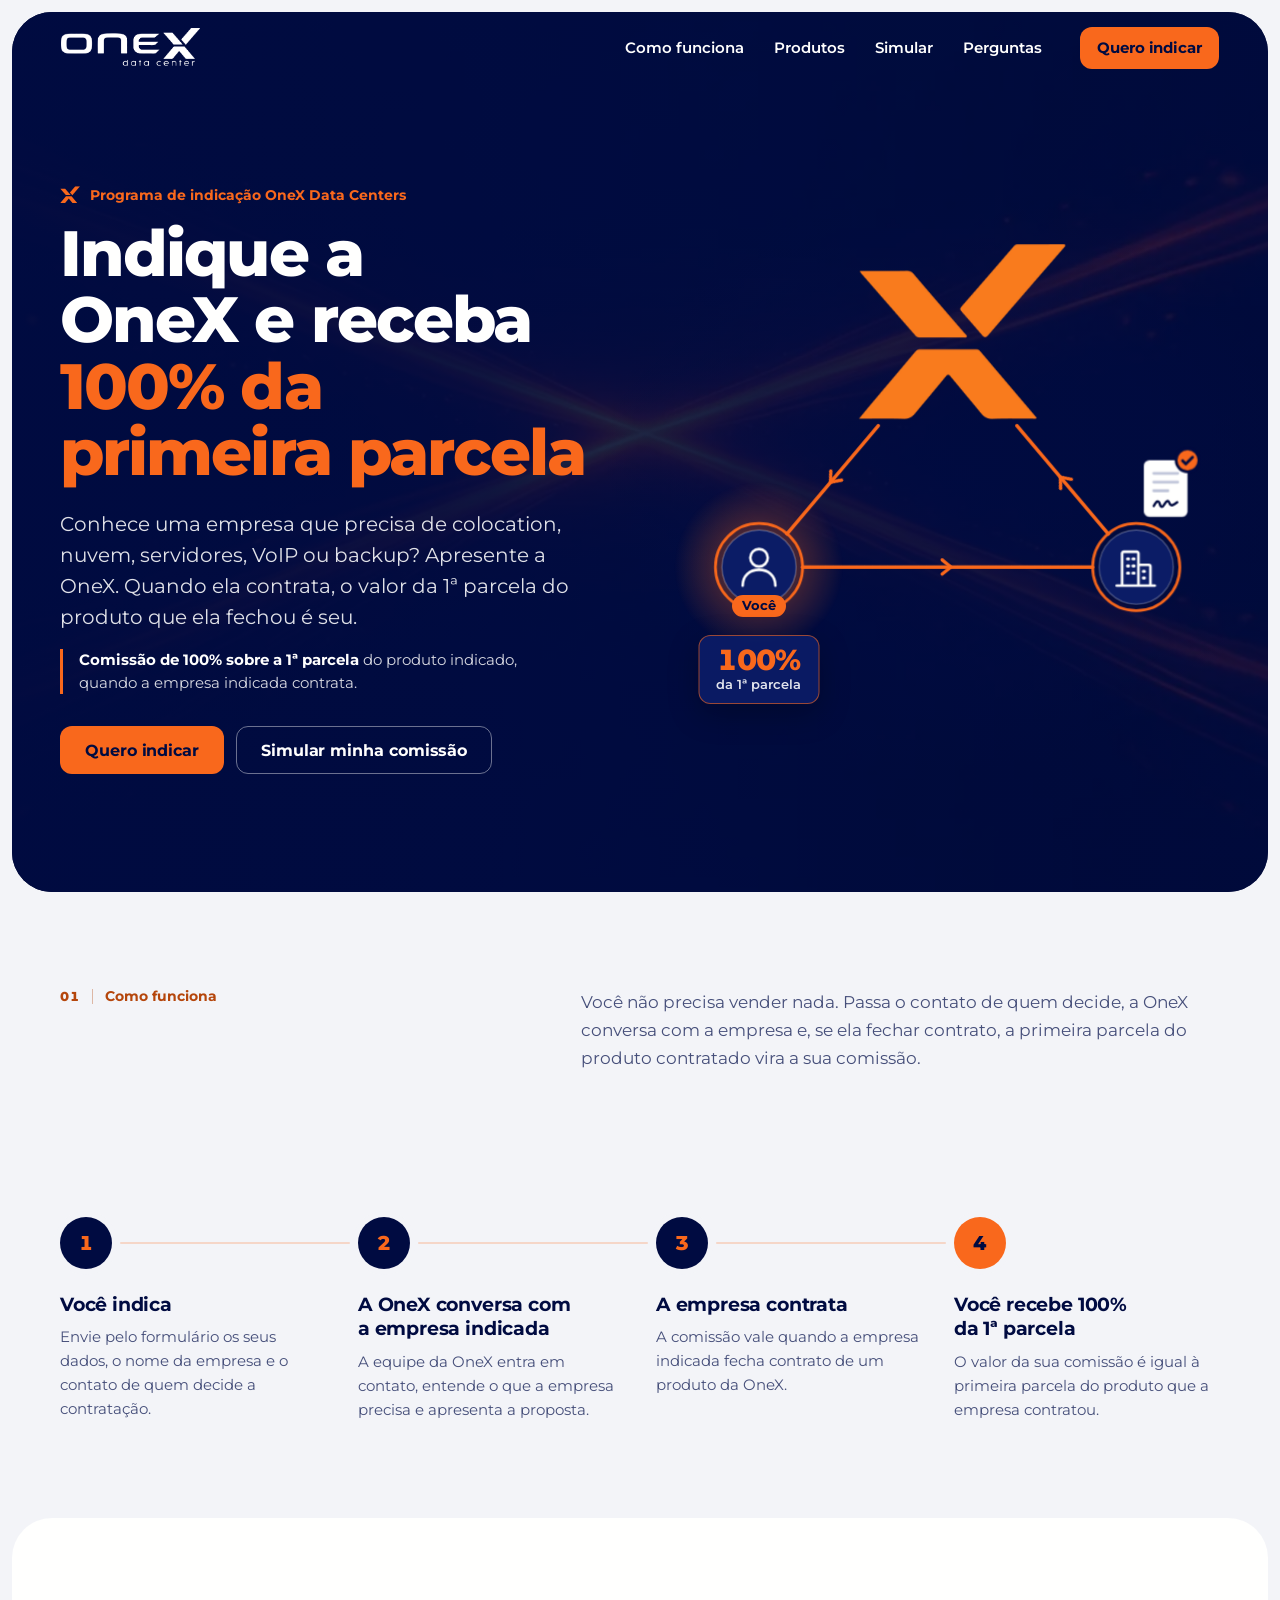
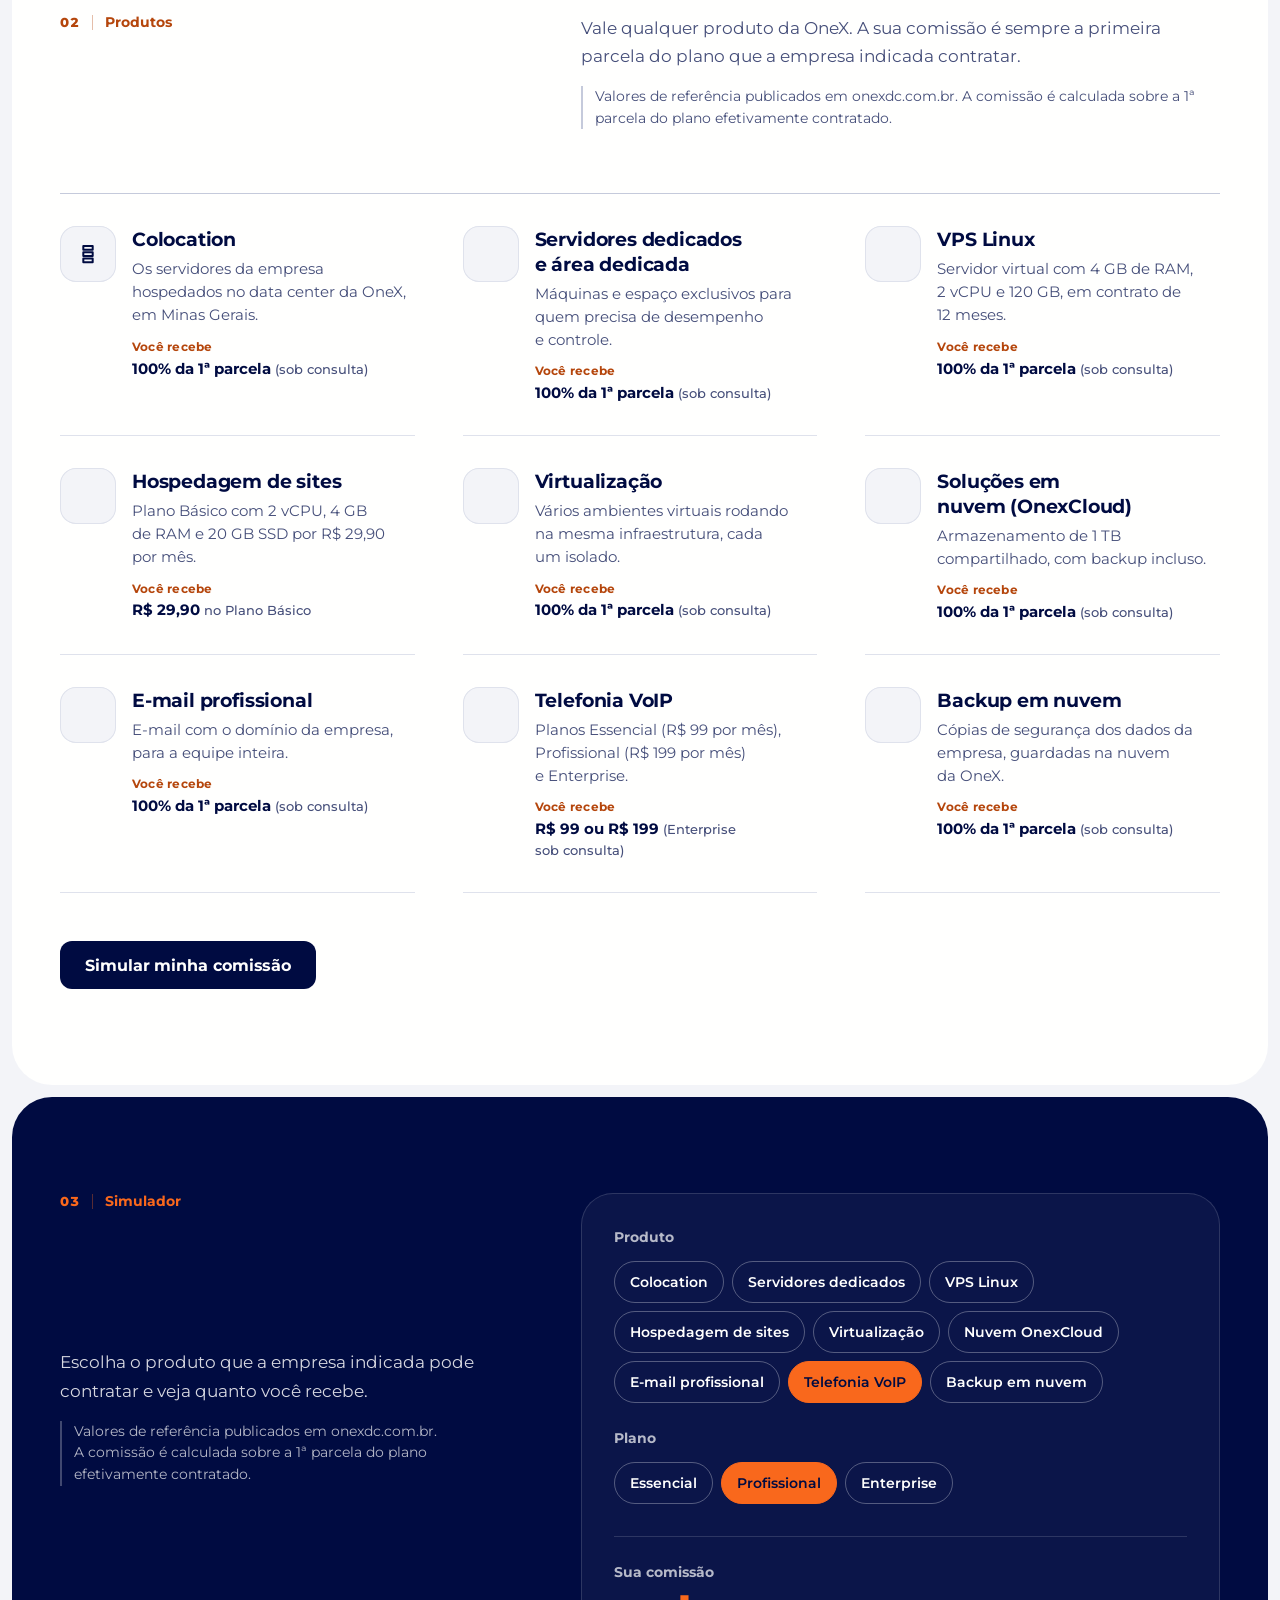
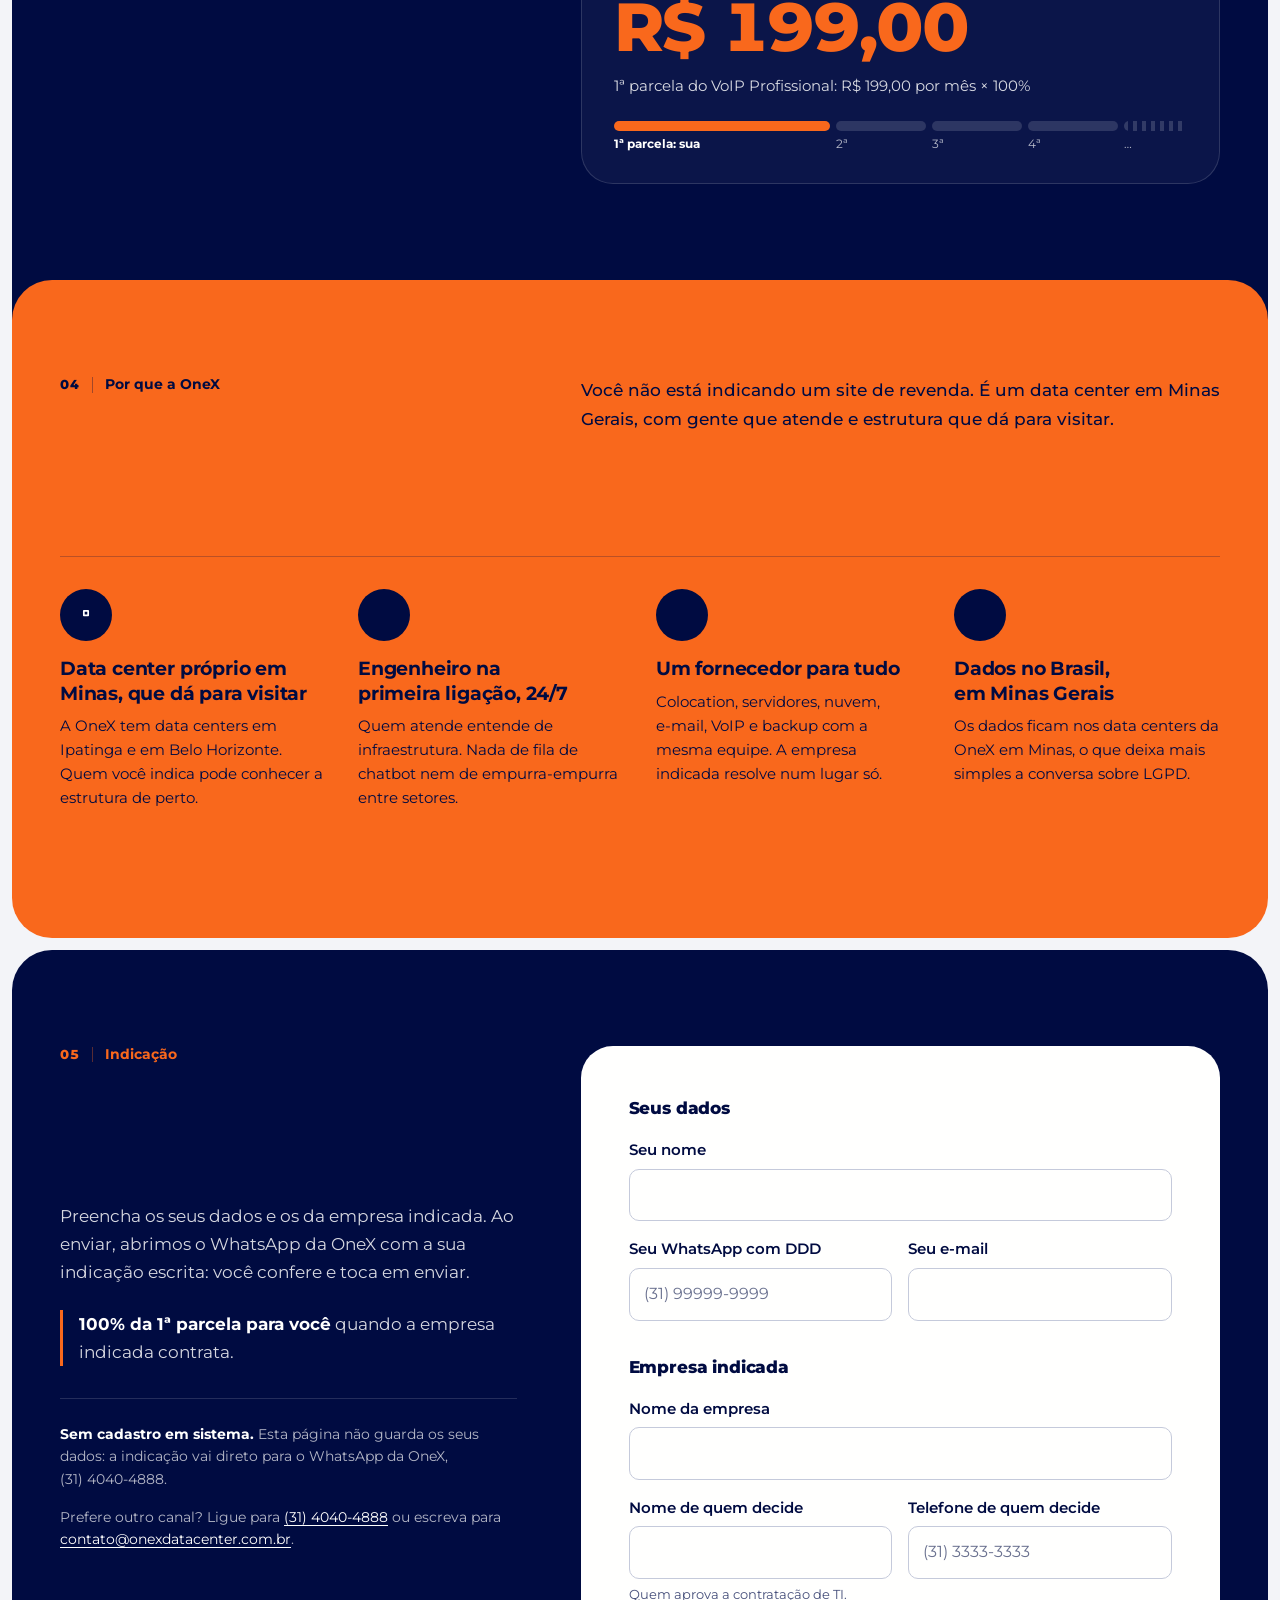
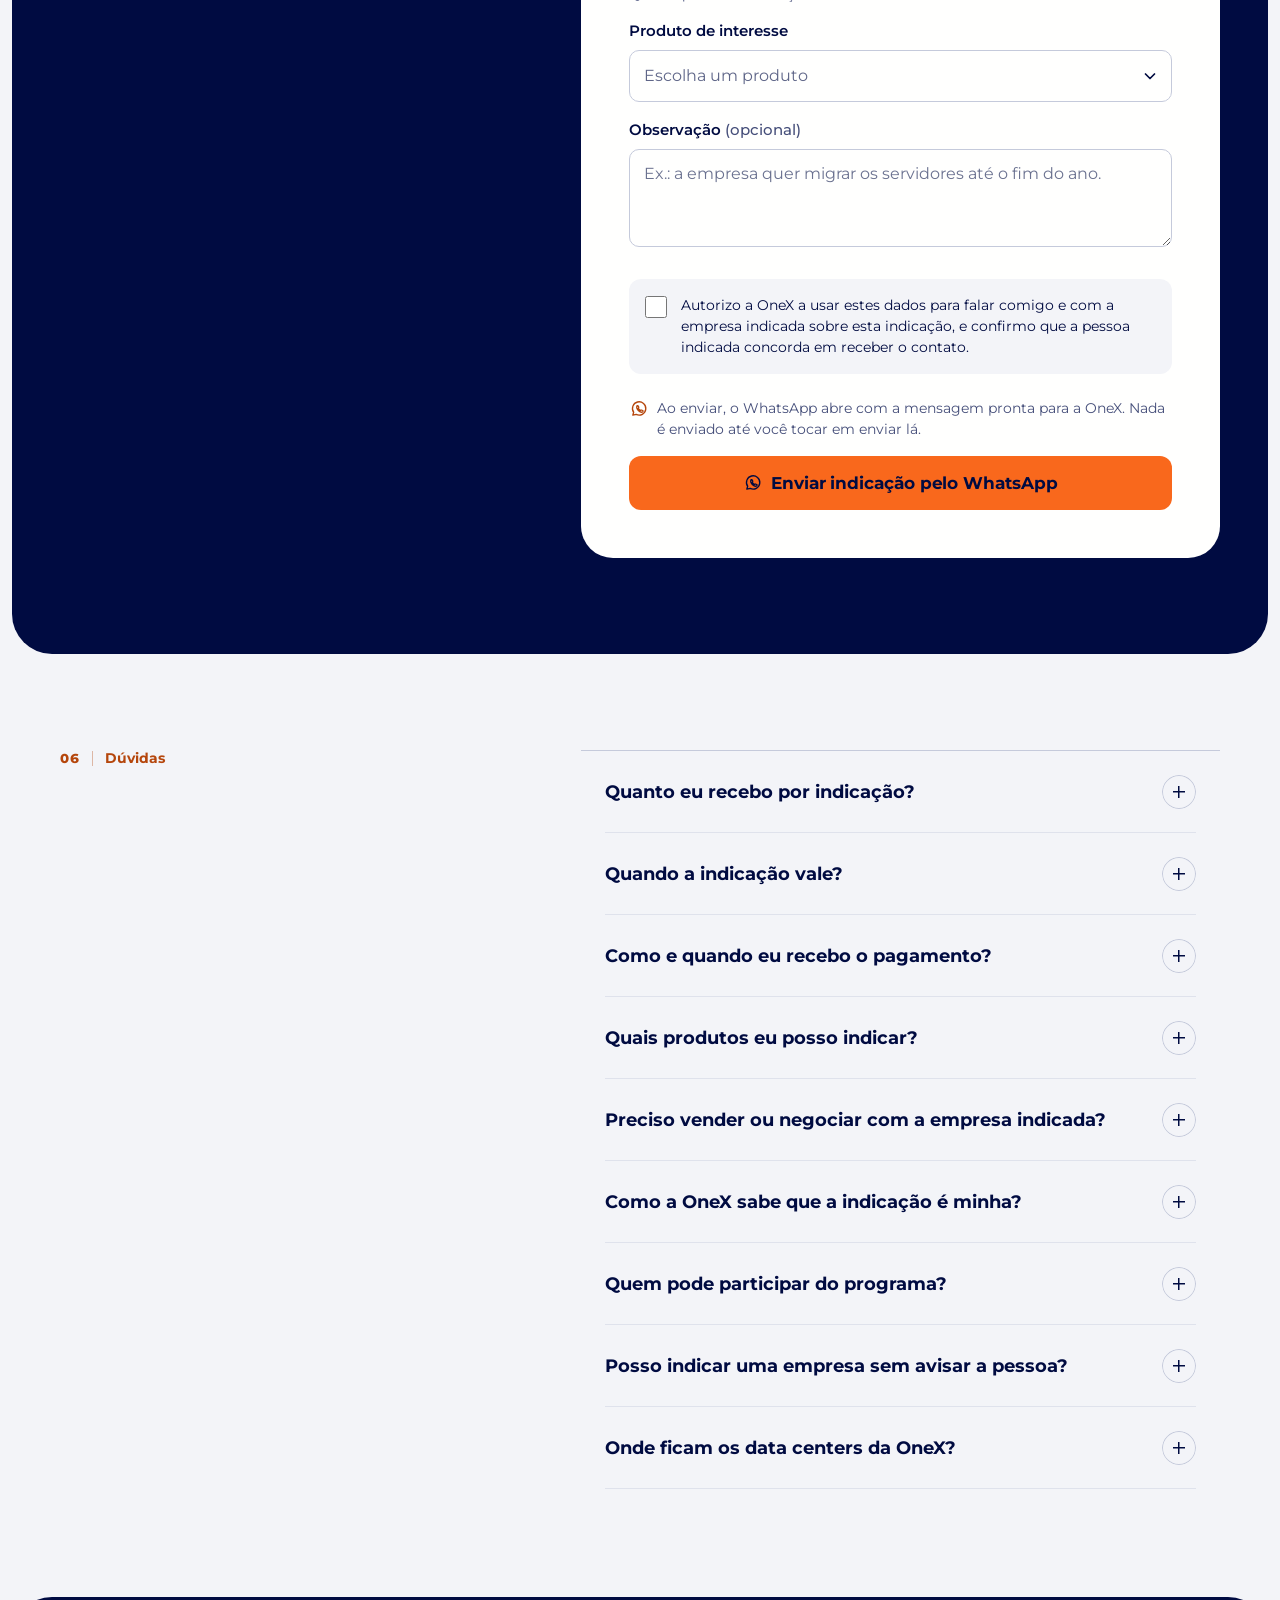
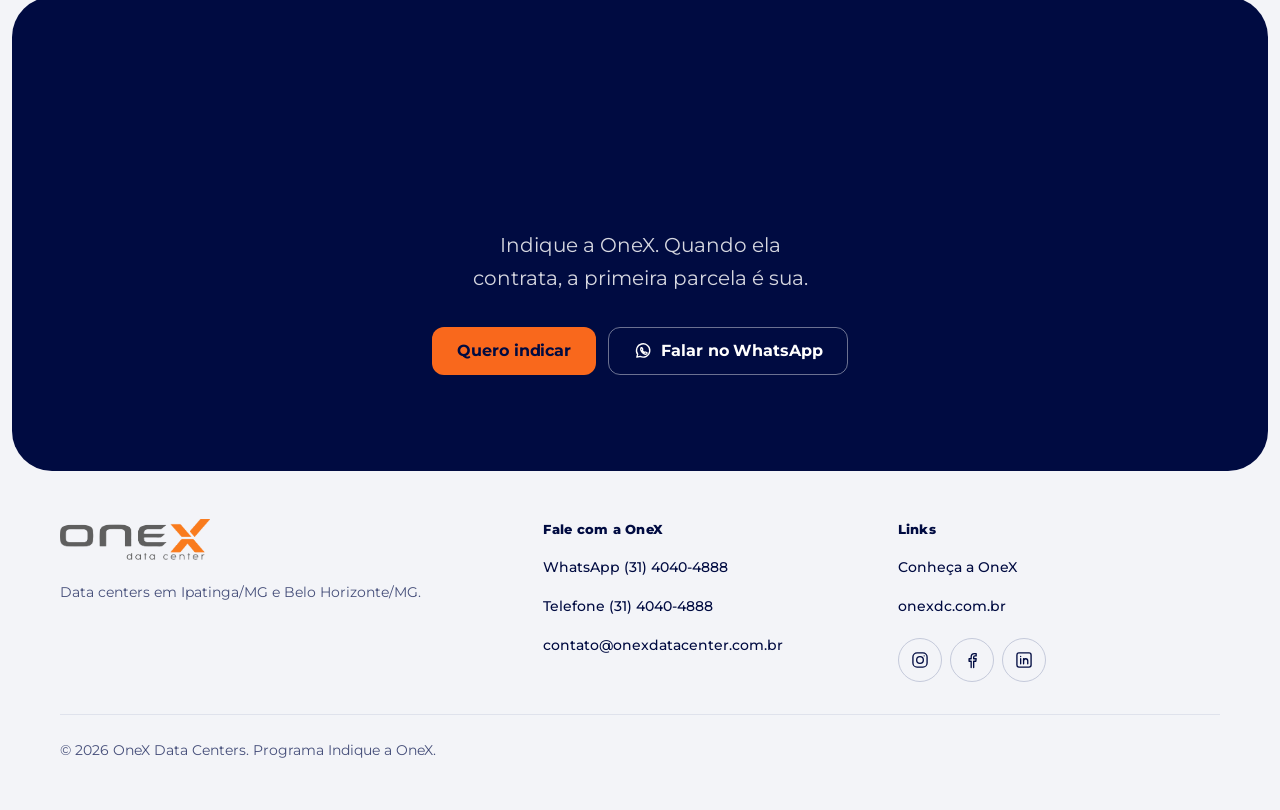
==== index.html @ b11e56c4 "Landing "Indique a OneX" (programa de indicação) Landing em HTML, CSS e JS puros: intro "conexão", h" ====
<!doctype html>
<html lang="pt-BR">
<head>
<meta charset="utf-8">
<meta name="viewport" content="width=device-width, initial-scale=1, viewport-fit=cover">
<title>Programa de indicação OneX Data Centers: 100% da 1ª parcela</title>
<meta name="description" content="Indique uma empresa para a OneX Data Centers e receba 100% da 1ª parcela do produto que ela contratar: colocation, nuvem, servidores, VoIP, backup e mais.">
<!-- Canonical provisório: confirmar o endereço final com a OneX (ver README) -->
<link rel="canonical" href="https://onexdc.com.br/indique/">
<meta name="robots" content="index, follow, max-image-preview:large">
<meta name="theme-color" content="#000B41">
<meta name="color-scheme" content="light">
<meta property="og:locale" content="pt_BR">
<meta property="og:type" content="website">
<meta property="og:site_name" content="OneX Data Centers">
<meta property="og:title" content="Indique a OneX e receba 100% da primeira parcela">
<meta property="og:description" content="Conhece uma empresa que precisa de data center, nuvem, servidores ou telefonia? Indique a OneX. Quando ela contrata, a 1ª parcela do produto é sua.">
<meta property="og:url" content="https://onexdc.com.br/indique/">
<meta property="og:image" content="https://onexdc.com.br/indique/assets/img/og-indique.jpg">
<meta property="og:image:width" content="1200">
<meta property="og:image:height" content="630">
<meta property="og:image:alt" content="Indique a OneX: 100% da 1ª parcela para quem indica. Logo da OneX Data Center sobre fitas de luz laranja cruzadas em X.">
<meta name="twitter:card" content="summary_large_image">
<meta name="twitter:title" content="Indique a OneX e receba 100% da primeira parcela">
<meta name="twitter:description" content="Indique uma empresa para a OneX Data Centers. Quando ela contrata, você recebe 100% da 1ª parcela do produto contratado.">
<meta name="twitter:image" content="https://onexdc.com.br/indique/assets/img/og-indique.jpg">
<link rel="icon" href="assets/img/favicon-32.png" sizes="32x32" type="image/png">
<link rel="apple-touch-icon" href="assets/img/apple-touch-icon.png" sizes="180x180">
<link rel="preconnect" href="https://fonts.googleapis.com">
<link rel="preconnect" href="https://fonts.gstatic.com" crossorigin>
<!-- Montserrat sem bloquear a primeira pintura (display=swap; a reserva com size-adjust segura o layout) -->
<link rel="stylesheet" href="https://fonts.googleapis.com/css2?family=Montserrat:wght@300..800&amp;display=swap" media="print" onload="this.media='all'">
<noscript><link rel="stylesheet" href="https://fonts.googleapis.com/css2?family=Montserrat:wght@300..800&amp;display=swap"></noscript>
<link rel="stylesheet" href="assets/css/indique.css">
<!-- Intro: decidida antes da primeira pintura. Não roda com #âncora, aba oculta, página já rolada, movimento reduzido
     ou se já foi vista nesta sessão. ?intro=1 força (revisão), ?intro=0 pula e ?fx=0 entrega a composição estática. -->
<script>(function(){var d=document.documentElement;d.classList.add("js");try{var q=location.search;if(/[?&]fx=0\b/.test(q)){d.classList.add("fx-0");return}if(/[?&]intro=0\b/.test(q)||matchMedia("(prefers-reduced-motion: reduce)").matches)return;if(!/[?&]intro=1\b/.test(q)&&(location.hash||document.hidden||window.pageYOffset>4||sessionStorage.getItem("onex-indique-intro")==="1"))return;d.classList.add("intro-ativa")}catch(e){}})();</script>
<script src="assets/js/intro.js" defer onerror="document.documentElement.classList.remove('intro-ativa')"></script>
<script src="assets/js/indique.js" defer></script>
<script type="application/ld+json">
{
  "@context": "https://schema.org",
  "@graph": [
    {
      "@type": "Organization",
      "@id": "https://onexdc.com.br/#organizacao",
      "name": "OneX Data Centers",
      "alternateName": "OneX Data Center",
      "url": "https://onexdc.com.br/",
      "logo": "https://onexdc.com.br/indique/assets/img/logo-onex-cinza.webp",
      "email": "contato@onexdatacenter.com.br",
      "telephone": "+55 31 4040-4888",
      "contactPoint": [{
        "@type": "ContactPoint",
        "telephone": "+55 31 4040-4888",
        "email": "contato@onexdatacenter.com.br",
        "contactType": "customer service",
        "areaServed": "BR",
        "availableLanguage": "Portuguese"
      }],
      "location": [
        { "@type": "Place", "name": "Data center OneX em Ipatinga", "address": { "@type": "PostalAddress", "addressLocality": "Ipatinga", "addressRegion": "MG", "addressCountry": "BR" } },
        { "@type": "Place", "name": "Data center OneX em Belo Horizonte", "address": { "@type": "PostalAddress", "addressLocality": "Belo Horizonte", "addressRegion": "MG", "addressCountry": "BR" } }
      ],
      "sameAs": [
        "https://www.instagram.com/onexdc/",
        "https://www.facebook.com/onexdcenter/",
        "https://www.linkedin.com/company/onex-dc/"
      ]
    },
    {
      "@type": "WebPage",
      "@id": "https://onexdc.com.br/indique/#pagina",
      "url": "https://onexdc.com.br/indique/",
      "name": "Programa de indicação OneX Data Centers: 100% da 1ª parcela",
      "description": "Indique uma empresa para a OneX Data Centers e receba 100% da 1ª parcela do produto que ela contratar: colocation, nuvem, servidores, VoIP, backup e mais.",
      "inLanguage": "pt-BR",
      "isPartOf": { "@type": "WebSite", "name": "OneX Data Centers", "url": "https://onexdc.com.br/" },
      "publisher": { "@id": "https://onexdc.com.br/#organizacao" },
      "about": { "@id": "https://onexdc.com.br/#organizacao" },
      "breadcrumb": { "@id": "https://onexdc.com.br/indique/#trilha" },
      "primaryImageOfPage": { "@type": "ImageObject", "url": "https://onexdc.com.br/indique/assets/img/og-indique.jpg", "width": 1200, "height": 630 }
    },
    {
      "@type": "BreadcrumbList",
      "@id": "https://onexdc.com.br/indique/#trilha",
      "itemListElement": [
        { "@type": "ListItem", "position": 1, "name": "OneX Data Centers", "item": "https://onexdc.com.br/" },
        { "@type": "ListItem", "position": 2, "name": "Indique a OneX", "item": "https://onexdc.com.br/indique/" }
      ]
    },
    {
      "@type": "HowTo",
      "@id": "https://onexdc.com.br/indique/#como-funciona",
      "name": "Como indicar uma empresa para a OneX e receber 100% da 1ª parcela",
      "description": "Quem indica recebe 100% da primeira parcela do produto que a empresa indicada contratar.",
      "step": [
        { "@type": "HowToStep", "position": 1, "name": "Você indica", "text": "Envie pelo formulário da página os seus dados, o nome da empresa e o contato de quem decide a contratação.", "url": "https://onexdc.com.br/indique/#indicar" },
        { "@type": "HowToStep", "position": 2, "name": "A OneX conversa com a empresa indicada", "text": "A equipe da OneX entra em contato, entende o que a empresa precisa e apresenta a proposta." },
        { "@type": "HowToStep", "position": 3, "name": "A empresa contrata", "text": "A comissão vale quando a empresa indicada fecha contrato de um produto da OneX." },
        { "@type": "HowToStep", "position": 4, "name": "Você recebe 100% da 1ª parcela", "text": "O valor da sua comissão é igual à primeira parcela do produto que a empresa contratou." }
      ]
    },
    {
      "@type": "FAQPage",
      "@id": "https://onexdc.com.br/indique/#perguntas",
      "mainEntity": [
        { "@type": "Question", "name": "Quanto eu recebo por indicação?", "acceptedAnswer": { "@type": "Answer", "text": "Você recebe 100% do valor da primeira parcela do produto que a empresa indicada contratar. Exemplo: se ela contratar a Telefonia VoIP Profissional, de R$ 199 por mês, sua comissão é de R$ 199." } },
        { "@type": "Question", "name": "Quando a indicação vale?", "acceptedAnswer": { "@type": "Answer", "text": "A comissão vale quando a empresa indicada fecha contrato com a OneX. Se a empresa não contratar, não há comissão." } },
        { "@type": "Question", "name": "Como e quando eu recebo o pagamento?", "acceptedAnswer": { "@type": "Answer", "text": "A equipe da OneX informa o prazo e a forma de pagamento quando confirma a sua indicação. As regras completas do programa são passadas nesse contato." } },
        { "@type": "Question", "name": "Quais produtos eu posso indicar?", "acceptedAnswer": { "@type": "Answer", "text": "Todos os produtos da OneX: colocation, servidores dedicados e área dedicada, VPS Linux, hospedagem de sites, virtualização, soluções em nuvem (OnexCloud), e-mail profissional, telefonia VoIP e backup em nuvem." } },
        { "@type": "Question", "name": "Preciso vender ou negociar com a empresa indicada?", "acceptedAnswer": { "@type": "Answer", "text": "Não. Você passa o contato de quem decide e a equipe da OneX conversa com a empresa, entende a necessidade e apresenta a proposta." } },
        { "@type": "Question", "name": "Como a OneX sabe que a indicação é minha?", "acceptedAnswer": { "@type": "Answer", "text": "A indicação chega ao WhatsApp da OneX com o seu nome e o seu contato junto dos dados da empresa indicada. Guarde a conversa: ela é o registro da sua indicação." } },
        { "@type": "Question", "name": "Quem pode participar do programa?", "acceptedAnswer": { "@type": "Answer", "text": "A equipe da OneX confirma as condições de participação quando recebe a sua indicação. Para tirar a dúvida antes, fale com a OneX pelo WhatsApp (31) 4040-4888." } },
        { "@type": "Question", "name": "Posso indicar uma empresa sem avisar a pessoa?", "acceptedAnswer": { "@type": "Answer", "text": "O ideal é avisar antes. Indique quem você conhece e concorda em receber o contato da OneX: isso respeita a LGPD e deixa a primeira conversa mais fácil." } },
        { "@type": "Question", "name": "Onde ficam os data centers da OneX?", "acceptedAnswer": { "@type": "Answer", "text": "Em Minas Gerais, em Ipatinga e em Belo Horizonte. A empresa indicada pode agendar uma visita para conhecer a estrutura." } }
      ]
    }
  ]
}
</script>
</head>
<body>
<svg class="sprite" aria-hidden="true" focusable="false">
  <!-- O X da OneX em três peças, medidas no alfa do PNG oficial (viewBox 0 0 541 458). Uso: marcas e marca-d'água em
       traço. Onde o X aparece inteiro, a arte oficial (assets/img/onex-x.webp) entra por cima. -->
  <symbol id="x-pecas" viewBox="-4 -4 550 466">
    <path pathLength="1" d="M1.5 69 L134.5 69 L284.5 243 L151.5 243 Z"/>
    <path pathLength="1" d="M414 0 L542 0 L331 244 L265 168 Z"/>
    <path pathLength="1" d="M156.6 273 L309.5 273 L465 458 L335 458 L233 339 L132 458 L0 458 Z"/>
  </symbol>
  <symbol id="i-whatsapp" viewBox="0 0 24 24"><path d="M4.6 19.4l1-3.5a8 8 0 1 1 3 2.6z"/><path d="M9.3 8.6c.2-.5.6-.5.9-.5h.4c.2 0 .4.1.5.4l.6 1.5c.1.2 0 .5-.1.6l-.5.6c.6 1.1 1.5 2 2.6 2.6l.6-.5c.2-.1.4-.2.6-.1l1.5.6c.3.1.4.3.4.5v.4c0 .3-.1.7-.5.9-.6.4-1.6.5-2.9-.1-1.6-.7-3-2.1-3.7-3.7-.6-1.3-.5-2.3-.1-2.9z"/></symbol>
  <symbol id="i-seta" viewBox="0 0 24 24"><path d="M5 12h13M13 7l5 5-5 5"/></symbol>
</svg>
<a class="pular" href="#conteudo">Pular para o conteúdo</a>

<!-- Cabeçalho flutuante: transparente sobre o hero; depois da rolagem vira uma barra arredondada no tom do que passa por
     baixo. O logo é o oficial, recortado em duas partes (nome e X) só para entrar em partes depois da intro. -->
<header class="topo" data-topo data-tom="escuro">
  <div class="topo__barra">
    <a class="topo__marca" href="#topo" aria-label="OneX Data Center, voltar ao início">
      <span class="logo" aria-hidden="true">
        <span class="logo__parte logo__parte--nome"><img class="logo__img logo__img--branco" src="assets/img/logo-onex-branco.webp" alt="" width="866" height="250"><img class="logo__img logo__img--cinza" src="assets/img/logo-onex-cinza.webp" alt="" width="866" height="250"></span>
        <span class="logo__parte logo__parte--x"><img class="logo__img logo__img--branco" src="assets/img/logo-onex-branco.webp" alt="" width="866" height="250"><img class="logo__img logo__img--cinza" src="assets/img/logo-onex-cinza.webp" alt="" width="866" height="250"></span>
      </span>
    </a>
    <nav class="topo__nav" id="menu" aria-label="Seções da página" data-menu-painel>
      <ul class="topo__links">
        <li style="--i:0"><a href="#como-funciona">Como funciona</a></li>
        <li style="--i:1"><a href="#produtos">Produtos</a></li>
        <li style="--i:2"><a href="#simulador">Simular</a></li>
        <li style="--i:3"><a href="#perguntas">Perguntas</a></li>
        <li class="topo__links-cta" style="--i:4"><a class="botao" href="#indicar">Quero indicar</a></li>
      </ul>
    </nav>
    <a class="botao botao--topo" href="#indicar">Quero indicar</a>
    <button class="topo__menu" type="button" aria-expanded="false" aria-controls="menu" aria-label="Abrir menu" data-menu>
      <svg viewBox="0 0 24 24" aria-hidden="true" focusable="false"><path class="topo__menu-a" d="M4 8h16"/><path class="topo__menu-b" d="M4 16h16"/></svg>
    </button>
  </div>
</header>

<main id="conteudo" tabindex="-1">
  <span id="topo" class="ancora-topo"></span>

  <!-- ===================== HERO ===================== -->
  <section class="caixa caixa--navy hero" aria-labelledby="titulo" data-escuro data-hero>
    <!-- fundo: pôster parado (sempre) e vídeo das fitas de luz (só com movimento liberado, na tela e com a aba visível) -->
    <div class="hero__fundo" aria-hidden="true">
      <img class="hero__poster" src="assets/img/conexao-x-poster.webp" alt="" width="1280" height="716" decoding="async">
      <video class="hero__video" muted loop playsinline preload="none" disablepictureinpicture disableremoteplayback tabindex="-1"
        data-video data-src="assets/video/conexao-x.mp4" data-src-pequeno="assets/video/conexao-x-720.mp4"></video>
    </div>
    <div class="hero__grade">
      <div class="hero__texto">
        <p class="hero__olho"><svg class="mini-x" viewBox="-4 -4 550 466" aria-hidden="true" focusable="false"><use href="#x-pecas"/></svg>Programa de indicação OneX Data Centers</p>
        <h1 id="titulo"><span class="h1__a">Indique a OneX e receba</span> <span class="h1__b">100% da primeira parcela</span></h1>
        <p class="hero__sub">Conhece uma empresa que precisa de colocation, nuvem, servidores, VoIP ou backup? Apresente a OneX. Quando ela contrata, o valor da 1ª parcela do produto que ela fechou é seu.</p>
        <p class="hero__condicao"><strong>Comissão de 100% sobre a 1ª parcela</strong> do produto indicado, quando a empresa indicada contrata.</p>
        <div class="hero__acoes">
          <a class="botao" href="#indicar" data-cta-hero>Quero indicar</a>
          <a class="botao botao--contorno" href="#simulador">Simular minha comissão</a>
        </div>
      </div>

      <!-- A indicação contada sem depender de texto (uma vez, quando o hero aparece; de novo a cada volta à tela).
           As pernas do X da OneX apontam para as duas pontas da história: você (esquerda) e a empresa indicada (direita).
           1) você → empresa: o traço laranja corre por baixo; 2) a empresa acende e assina o contrato (selo);
           3) empresa → X: o traço sobe pela perna direita e as três peças do X travam no lugar (a arte oficial entra
           por cima); 4) X → você: o traço desce pela perna esquerda e o valor volta: "100% da 1ª parcela".
           Sem JavaScript, com movimento reduzido ou com ?fx=0 fica o quadro final, com a história inteira e o sentido
           marcado pelas setas. Palco: viewBox -250 -250 500 460; roteiro de tempos em assets/css/indique.css. -->
      <div class="cena" aria-hidden="true" data-cena>
        <svg class="cena__svg" viewBox="-250 -250 500 460" focusable="false">
          <defs>
            <radialGradient id="cn-brilho-grad"><stop offset="0" stop-color="#F9681C" stop-opacity=".5"/><stop offset="1" stop-color="#F9681C" stop-opacity="0"/></radialGradient>
          </defs>
          <!-- trilhos fantasmas: o caminho inteiro, apagado -->
          <g class="cn-trilhos">
            <path d="M-133 60H133"/>
            <path d="M147.2 29.45L63.6 -69.6"/>
            <path d="M-63.6 -69.6L-147.2 29.45"/>
          </g>
          <!-- o traço laranja, um trecho por gesto -->
          <path class="cn-linha cn-linha--1" pathLength="1" d="M-133 60H133"/>
          <path class="cn-linha cn-linha--2" pathLength="1" d="M147.2 29.45L63.6 -69.6"/>
          <path class="cn-linha cn-linha--3" pathLength="1" d="M-63.6 -69.6L-147.2 29.45"/>
          <!-- sentido de cada trecho (aparece quando o trecho termina; na composição estática, sempre) -->
          <g class="cn-setas">
            <path class="cn-seta cn-seta--1" d="M-5 -6.5L3 0-5 6.5" transform="translate(0 60)"/>
            <path class="cn-seta cn-seta--2" d="M-5 -6.5L3 0-5 6.5" transform="translate(105.4 -20.08) rotate(-130.2)"/>
            <path class="cn-seta cn-seta--3" d="M-5 -6.5L3 0-5 6.5" transform="translate(-105.4 -20.08) rotate(130.2)"/>
          </g>

          <!-- o X da OneX: centrado no chevron; peças medidas + arte oficial por cima -->
          <g transform="translate(-81.38 -236) scale(.35)">
            <g class="cn-x-fantasma">
              <path d="M1.5 69 L134.5 69 L284.5 243 L151.5 243 Z"/>
              <path d="M414 0 L542 0 L331 244 L265 168 Z"/>
              <path d="M156.6 273 L309.5 273 L465 458 L335 458 L233 339 L132 458 L0 458 Z"/>
            </g>
            <path class="cn-peca cn-peca--a" d="M1.5 69 L134.5 69 L284.5 243 L151.5 243 Z"/>
            <path class="cn-peca cn-peca--b" d="M414 0 L542 0 L331 244 L265 168 Z"/>
            <path class="cn-peca cn-peca--c" d="M156.6 273 L309.5 273 L465 458 L335 458 L233 339 L132 458 L0 458 Z"/>
            <image class="cn-x-oficial" href="assets/img/onex-x.webp" x="0" y="0" width="541" height="458"/>
          </g>

          <!-- você -->
          <g transform="translate(-173 60)">
            <circle class="cn-brilho" r="78" fill="url(#cn-brilho-grad)"/>
            <g class="cn-no cn-no--voce">
              <circle class="cn-no__base" r="34"/>
              <circle class="cn-no__aro" r="40"/>
              <g class="cn-no__icone"><circle cx="0" cy="-8.5" r="8"/><path d="M-15 17c0-9.4 6.7-14.5 15-14.5S15 7.6 15 17"/></g>
            </g>
          </g>
          <!-- a empresa indicada -->
          <g transform="translate(173 60)">
            <circle class="cn-pulso" r="40"/>
            <g class="cn-no cn-no--empresa">
              <circle class="cn-no__base" r="34"/>
              <circle class="cn-no__aro" r="40"/>
              <g class="cn-no__icone"><path d="M-13 17V-12.5a1.5 1.5 0 0 1 1.5-1.5h12a1.5 1.5 0 0 1 1.5 1.5V17M2 -2h9.5A1.5 1.5 0 0 1 13 -.5V17M-18 17h35"/><path class="cn-janelas" d="M-8 -7.5h1M-3 -7.5h1M-8 -1h1M-3 -1h1M-8 5.5h1M-3 5.5h1M6.5 4h1M6.5 10h1"/></g>
            </g>
          </g>
          <!-- o contrato da empresa: folha, assinatura e selo -->
          <g transform="translate(200 -12)">
            <g class="cn-doc">
              <rect class="cn-doc__folha" x="-20" y="-26" width="40" height="52" rx="5"/>
              <path class="cn-doc__texto" d="M-11 -14h22M-11 -6h22M-11 2h13"/>
              <path class="cn-doc__assinatura" pathLength="1" d="M-11 16c2.5-5 4.5-5.5 5.5-2s2.5 3.5 4.5 0 3.5-3.5 4.5-.5 3 2 7-1"/>
              <g transform="translate(20 -26)"><g class="cn-doc__selo"><circle r="10.5"/><path d="M-4.6 .3l3 3 6.2-6.2"/></g></g>
            </g>
          </g>

          <!-- a ponta do traço (uma por trecho): o transform de fora anda, o de dentro acende e apaga -->
          <g class="cn-caneta cn-caneta--1"><g class="cn-caneta__luz"><circle class="cn-caneta__halo" r="11"/><circle r="4.5"/></g></g>
          <g class="cn-caneta cn-caneta--2"><g class="cn-caneta__luz"><circle class="cn-caneta__halo" r="11"/><circle r="4.5"/></g></g>
          <g class="cn-caneta cn-caneta--3"><g class="cn-caneta__luz"><circle class="cn-caneta__halo" r="11"/><circle r="4.5"/></g></g>
        </svg>
        <!-- só dois textos na arte: quem é você e o que volta para você -->
        <span class="cn-rotulo" style="--x:-173;--y:96">Você</span>
        <span class="cn-valor" style="--x:-173;--y:122"><strong>100%</strong><span>da 1ª parcela</span></span>
      </div>
    </div>
    <button class="hero__pausa" type="button" aria-pressed="false" aria-label="Pausar a animação de fundo" hidden data-video-pausa>
      <svg viewBox="0 0 24 24" aria-hidden="true" focusable="false"><path class="pausa__icone" d="M9 6.5v11M15 6.5v11"/><path class="tocar__icone" d="M8.5 6.2v11.6L18 12z"/></svg>
    </button>
  </section>

  <!-- ===================== COMO FUNCIONA ===================== -->
  <section class="secao secao--aberta" id="como-funciona" aria-labelledby="h-como">
    <div class="editorial">
      <div class="editorial__titulo">
        <p class="indice" aria-hidden="true"><span>01</span>Como funciona</p>
        <h2 id="h-como" data-revela>Quatro passos entre a sua indicação e a sua comissão</h2>
      </div>
      <div class="editorial__corpo">
        <p>Você não precisa vender nada. Passa o contato de quem decide, a OneX conversa com a empresa e, se ela fechar contrato, a primeira parcela do produto contratado vira a sua comissão.</p>
      </div>
    </div>
    <ol class="passos" data-passos>
      <li class="passo">
        <span class="passo__no" aria-hidden="true">1</span><span class="passo__linha" aria-hidden="true"></span>
        <h3 class="passo__titulo">Você indica</h3>
        <p>Envie pelo formulário os seus dados, o nome da empresa e o contato de quem decide a contratação.</p>
      </li>
      <li class="passo">
        <span class="passo__no" aria-hidden="true">2</span><span class="passo__linha" aria-hidden="true"></span>
        <h3 class="passo__titulo">A OneX conversa com a empresa indicada</h3>
        <p>A equipe da OneX entra em contato, entende o que a empresa precisa e apresenta a proposta.</p>
      </li>
      <li class="passo">
        <span class="passo__no" aria-hidden="true">3</span><span class="passo__linha" aria-hidden="true"></span>
        <h3 class="passo__titulo">A empresa contrata</h3>
        <p>A comissão vale quando a empresa indicada fecha contrato de um produto da OneX.</p>
      </li>
      <li class="passo passo--comissao">
        <span class="passo__no" aria-hidden="true">4</span>
        <h3 class="passo__titulo">Você recebe 100% da 1ª parcela</h3>
        <p>O valor da sua comissão é igual à primeira parcela do produto que a empresa contratou.</p>
      </li>
    </ol>
  </section>

  <!-- ===================== PRODUTOS ===================== -->
  <section class="caixa caixa--branca secao" id="produtos" aria-labelledby="h-produtos">
    <div class="editorial">
      <div class="editorial__titulo">
        <p class="indice" aria-hidden="true"><span>02</span>Produtos</p>
        <h2 id="h-produtos" data-revela>O que você pode indicar</h2>
      </div>
      <div class="editorial__corpo">
        <p>Vale qualquer produto da OneX. A sua comissão é sempre a primeira parcela do plano que a empresa indicada contratar.</p>
        <p class="nota">Valores de referência publicados em onexdc.com.br. A comissão é calculada sobre a 1ª parcela do plano efetivamente contratado.</p>
      </div>
    </div>

    <ul class="produtos" data-produtos>
      <li class="produto">
        <svg class="ico ico--rack" viewBox="0 0 24 24" aria-hidden="true" focusable="false">
          <path class="t" pathLength="1" d="M7 2.75h10c.97 0 1.75.78 1.75 1.75v15c0 .97-.78 1.75-1.75 1.75H7c-.97 0-1.75-.78-1.75-1.75v-15c0-.97.78-1.75 1.75-1.75z"/>
          <g class="u" style="--i:0"><path d="M8.25 5.5h7.5v3h-7.5z"/><path class="led" d="M13.9 7h.01"/></g>
          <g class="u" style="--i:1"><path d="M8.25 10.5h7.5v3h-7.5z"/><path class="led" d="M13.9 12h.01"/></g>
          <g class="u" style="--i:2"><path d="M8.25 15.5h7.5v3h-7.5z"/><path class="led" d="M13.9 17h.01"/></g>
        </svg>
        <h3>Colocation</h3>
        <p>Os servidores da empresa hospedados no data center da OneX, em Minas Gerais.</p>
        <p class="produto__ganho"><span>Você recebe</span> 100% da 1ª parcela <small>(sob consulta)</small></p>
      </li>
      <li class="produto">
        <svg class="ico ico--servidor" viewBox="0 0 24 24" aria-hidden="true" focusable="false">
          <path class="t" pathLength="1" d="M5.5 4h13c.83 0 1.5.67 1.5 1.5v4c0 .83-.67 1.5-1.5 1.5h-13C4.67 11 4 10.33 4 9.5v-4C4 4.67 4.67 4 5.5 4z"/>
          <path class="t" pathLength="1" style="--d:.1s" d="M5.5 13h13c.83 0 1.5.67 1.5 1.5v4c0 .83-.67 1.5-1.5 1.5h-13c-.83 0-1.5-.67-1.5-1.5v-4c0-.83.67-1.5 1.5-1.5z"/>
          <path class="t" pathLength="1" style="--d:.25s" d="M11 7.5h5.5M11 16.5h5.5"/>
          <path class="led" style="--i:0" d="M7.5 7.5h.01"/>
          <path class="led" style="--i:1" d="M7.5 16.5h.01"/>
        </svg>
        <h3>Servidores dedicados e área dedicada</h3>
        <p>Máquinas e espaço exclusivos para quem precisa de desempenho e controle.</p>
        <p class="produto__ganho"><span>Você recebe</span> 100% da 1ª parcela <small>(sob consulta)</small></p>
      </li>
      <li class="produto">
        <svg class="ico ico--vps" viewBox="0 0 24 24" aria-hidden="true" focusable="false">
          <path class="t" pathLength="1" d="M4.5 4.5h15c.83 0 1.5.67 1.5 1.5v12c0 .83-.67 1.5-1.5 1.5h-15C3.67 19.5 3 18.83 3 18V6c0-.83.67-1.5 1.5-1.5z"/>
          <path class="t" pathLength="1" style="--d:.15s" d="M3 8h18"/>
          <path class="t prompt" pathLength="1" style="--d:.4s" d="M6.5 11l2.5 2.25L6.5 15.5"/>
          <path class="cursor" d="M11.5 15.5h5"/>
        </svg>
        <h3>VPS Linux</h3>
        <p>Servidor virtual com 4 GB de RAM, 2 vCPU e 120 GB, em contrato de 12 meses.</p>
        <p class="produto__ganho"><span>Você recebe</span> 100% da 1ª parcela <small>(sob consulta)</small></p>
      </li>
      <li class="produto">
        <svg class="ico ico--site" viewBox="0 0 24 24" aria-hidden="true" focusable="false">
          <path class="t" pathLength="1" d="M4.5 4.5h15c.83 0 1.5.67 1.5 1.5v12c0 .83-.67 1.5-1.5 1.5h-15C3.67 19.5 3 18.83 3 18V6c0-.83.67-1.5 1.5-1.5z"/>
          <path class="t" pathLength="1" style="--d:.15s" d="M3 8h18"/>
          <path class="l" pathLength="1" style="--i:0" d="M6.5 11.5h6"/>
          <path class="l" pathLength="1" style="--i:1" d="M6.5 14h4"/>
          <path class="l" pathLength="1" style="--i:2" d="M6.5 16.5h5"/>
          <path class="bloco" d="M15 11.5h3v5h-3z"/>
        </svg>
        <h3>Hospedagem de sites</h3>
        <p>Plano Básico com 2 vCPU, 4 GB de RAM e 20 GB SSD por R$&nbsp;29,90 por mês.</p>
        <p class="produto__ganho"><span>Você recebe</span> R$&nbsp;29,90 <small>no Plano Básico</small></p>
      </li>
      <li class="produto">
        <svg class="ico ico--virt" viewBox="0 0 24 24" aria-hidden="true" focusable="false">
          <path class="t" pathLength="1" d="M5 3.5h14c.83 0 1.5.67 1.5 1.5v14c0 .83-.67 1.5-1.5 1.5H5c-.83 0-1.5-.67-1.5-1.5V5c0-.83.67-1.5 1.5-1.5z"/>
          <path class="vm" style="--i:0" d="M7 7h4v4H7z"/>
          <path class="vm" style="--i:1" d="M13 7h4v4h-4z"/>
          <path class="vm" style="--i:2" d="M7 13h4v4H7z"/>
          <path class="vm" style="--i:3" d="M13 13h4v4h-4z"/>
        </svg>
        <h3>Virtualização</h3>
        <p>Vários ambientes virtuais rodando na mesma infraestrutura, cada um isolado.</p>
        <p class="produto__ganho"><span>Você recebe</span> 100% da 1ª parcela <small>(sob consulta)</small></p>
      </li>
      <li class="produto">
        <svg class="ico ico--nuvem" viewBox="0 0 24 24" aria-hidden="true" focusable="false">
          <path class="t" pathLength="1" d="M7.25 19h9.5a4 4 0 0 0 .62-7.95 5.5 5.5 0 0 0-10.6-1.3A4.65 4.65 0 0 0 7.25 19z"/>
          <g class="sobe"><path d="M12 16.75v-5"/><path d="M9.75 13.75L12 11.5l2.25 2.25"/></g>
        </svg>
        <h3>Soluções em nuvem (OnexCloud)</h3>
        <p>Armazenamento de 1 TB compartilhado, com backup incluso.</p>
        <p class="produto__ganho"><span>Você recebe</span> 100% da 1ª parcela <small>(sob consulta)</small></p>
      </li>
      <li class="produto">
        <svg class="ico ico--email" viewBox="0 0 24 24" aria-hidden="true" focusable="false">
          <path class="t" pathLength="1" d="M4.5 5.5h15c.83 0 1.5.67 1.5 1.5v10c0 .83-.67 1.5-1.5 1.5h-15c-.83 0-1.5-.67-1.5-1.5V7c0-.83.67-1.5 1.5-1.5z"/>
          <path class="aba" d="M3.6 6.6L12 12.75l8.4-6.15"/>
        </svg>
        <h3>E-mail profissional</h3>
        <p><span class="junto">E-mail</span> com o domínio da empresa, para a equipe inteira.</p>
        <p class="produto__ganho"><span>Você recebe</span> 100% da 1ª parcela <small>(sob consulta)</small></p>
      </li>
      <li class="produto">
        <svg class="ico ico--voip" viewBox="0 0 24 24" aria-hidden="true" focusable="false">
          <path class="t" pathLength="1" d="M8.2 3.9l1.55 3.6c.2.48.08 1.03-.3 1.38L7.9 10.3c1.05 2.25 3.5 4.7 5.8 5.8l1.42-1.55c.35-.38.9-.5 1.38-.3l3.6 1.55c.5.22.8.75.7 1.3l-.5 2.4c-.12.55-.6.95-1.17.95C10.2 20.45 3.55 13.8 3.55 4.85c0-.57.4-1.05.95-1.17l2.4-.5c.55-.1 1.08.2 1.3.7z"/>
          <path class="onda" style="--i:0" d="M14.75 7.25a2.75 2.75 0 0 1 2 2"/>
          <path class="onda" style="--i:1" d="M14.75 3.75a6.25 6.25 0 0 1 5.5 5.5"/>
        </svg>
        <h3>Telefonia VoIP</h3>
        <p>Planos Essencial (R$&nbsp;99 por mês), Profissional (R$&nbsp;199 por mês) e Enterprise.</p>
        <p class="produto__ganho"><span>Você recebe</span> R$&nbsp;99 ou R$&nbsp;199 <small>(Enterprise sob consulta)</small></p>
      </li>
      <li class="produto">
        <svg class="ico ico--backup" viewBox="0 0 24 24" aria-hidden="true" focusable="false">
          <g class="giro">
            <path class="t" pathLength="1" d="M20 12a8 8 0 1 1-2.34-5.66"/>
            <path class="ponta" d="M14.2 6.34h3.46V2.88"/>
          </g>
          <g class="desce"><path d="M12 8.25v5.75"/><path d="M9.75 11.75L12 14l2.25-2.25"/><path d="M8.75 16.25h6.5"/></g>
        </svg>
        <h3>Backup em nuvem</h3>
        <p>Cópias de segurança dos dados da empresa, guardadas na nuvem da OneX.</p>
        <p class="produto__ganho"><span>Você recebe</span> 100% da 1ª parcela <small>(sob consulta)</small></p>
      </li>
    </ul>
    <p class="produtos__acao"><a class="botao botao--escuro" href="#simulador">Simular minha comissão</a></p>
  </section>

  <!-- ===================== SIMULADOR ===================== -->
  <section class="caixa caixa--navy secao secao--antes-de-subir" id="simulador" aria-labelledby="h-simulador" data-escuro>
    <div class="sim">
      <div class="sim__texto">
        <p class="indice" aria-hidden="true"><span>03</span>Simulador</p>
        <h2 id="h-simulador" data-revela>Simule sua comissão</h2>
        <p>Escolha o produto que a empresa indicada pode contratar e veja quanto você recebe.</p>
        <p class="nota nota--navy">Valores de referência publicados em onexdc.com.br. A comissão é calculada sobre a 1ª parcela do plano efetivamente contratado.</p>
      </div>
      <form class="sim__painel" data-simulador action="#" onsubmit="return false">
        <fieldset class="sim__grupo">
          <legend>Produto</legend>
          <div class="chips">
            <label class="chip"><input type="radio" name="sim-produto" value="colocation"><span>Colocation</span></label>
            <label class="chip"><input type="radio" name="sim-produto" value="dedicados"><span>Servidores dedicados</span></label>
            <label class="chip"><input type="radio" name="sim-produto" value="vps"><span>VPS Linux</span></label>
            <label class="chip"><input type="radio" name="sim-produto" value="hospedagem"><span>Hospedagem de sites</span></label>
            <label class="chip"><input type="radio" name="sim-produto" value="virtualizacao"><span>Virtualização</span></label>
            <label class="chip"><input type="radio" name="sim-produto" value="nuvem"><span>Nuvem OnexCloud</span></label>
            <label class="chip"><input type="radio" name="sim-produto" value="email"><span>E-mail profissional</span></label>
            <label class="chip"><input type="radio" name="sim-produto" value="voip" checked><span>Telefonia VoIP</span></label>
            <label class="chip"><input type="radio" name="sim-produto" value="backup"><span>Backup em nuvem</span></label>
          </div>
        </fieldset>
        <fieldset class="sim__grupo" data-sim-planos>
          <legend>Plano</legend>
          <div class="chips" data-sim-planos-lista>
            <label class="chip"><input type="radio" name="sim-plano" value="0"><span>Essencial</span></label>
            <label class="chip"><input type="radio" name="sim-plano" value="1" checked><span>Profissional</span></label>
            <label class="chip"><input type="radio" name="sim-plano" value="2"><span>Enterprise</span></label>
          </div>
        </fieldset>
        <div class="sim__resultado">
          <p class="sim__rotulo">Sua comissão</p>
          <p class="sim__valor" data-sim-valor><span class="sim__num">R$&nbsp;199,00</span></p>
          <p class="sim__conta" data-sim-conta>1ª parcela do VoIP Profissional: R$&nbsp;199,00 por mês × 100%</p>
          <ol class="parcelas" aria-hidden="true" data-sim-parcelas>
            <li class="parcelas__item parcelas__item--sua"><span class="parcelas__barra"></span><span class="parcelas__rotulo">1ª parcela: sua</span></li>
            <li class="parcelas__item"><span class="parcelas__barra"></span><span class="parcelas__rotulo">2ª</span></li>
            <li class="parcelas__item"><span class="parcelas__barra"></span><span class="parcelas__rotulo">3ª</span></li>
            <li class="parcelas__item"><span class="parcelas__barra"></span><span class="parcelas__rotulo">4ª</span></li>
            <li class="parcelas__item parcelas__item--mais"><span class="parcelas__barra"></span><span class="parcelas__rotulo">…</span></li>
          </ol>
          <p class="so-leitor" aria-live="polite" data-sim-anuncio></p>
        </div>
      </form>
    </div>
  </section>

  <!-- ===================== POR QUE ===================== -->
  <!-- Esta caixa laranja sobe sobre a do simulador (a peça de baixo invade a de cima) -->
  <section class="caixa caixa--laranja caixa--sobe secao" id="por-que" aria-labelledby="h-porque">
    <div class="editorial">
      <div class="editorial__titulo">
        <p class="indice" aria-hidden="true"><span>04</span>Por que a OneX</p>
        <h2 id="h-porque" data-revela>Por que é fácil indicar a OneX</h2>
      </div>
      <div class="editorial__corpo">
        <p>Você não está indicando um site de revenda. É um data center em Minas Gerais, com gente que atende e estrutura que dá para visitar.</p>
      </div>
    </div>
    <ul class="motivos" data-motivos>
      <li class="motivo">
        <svg class="ico ico--pino" viewBox="0 0 24 24" aria-hidden="true" focusable="false">
          <g class="cai"><path class="t" pathLength="1" d="M12 20.75s-6.25-5.4-6.25-10.5a6.25 6.25 0 0 1 12.5 0c0 5.1-6.25 10.5-6.25 10.5z"/><path d="M10 8.25h4v4h-4z"/></g>
          <path class="sombra" d="M9.25 21.75h5.5"/>
        </svg>
        <h3>Data center próprio em Minas, que dá para visitar</h3>
        <p>A OneX tem data centers em Ipatinga e em Belo Horizonte. Quem você indica pode conhecer a estrutura de perto.</p>
      </li>
      <li class="motivo">
        <svg class="ico ico--fone" viewBox="0 0 24 24" aria-hidden="true" focusable="false">
          <path class="t" pathLength="1" d="M4.5 14v-2a7.5 7.5 0 0 1 15 0v2"/>
          <path class="t" pathLength="1" style="--d:.2s" d="M4.5 13.5H7v5H5.75c-.69 0-1.25-.56-1.25-1.25zM19.5 13.5H17v5h1.25c.69 0 1.25-.56 1.25-1.25z"/>
          <path class="mic" pathLength="1" d="M17 18.5c0 1.5-1.75 2.25-4 2.25h-1"/>
        </svg>
        <h3>Engenheiro na primeira ligação, 24/7</h3>
        <p>Quem atende entende de infraestrutura. Nada de fila de chatbot nem de empurra-empurra entre setores.</p>
      </li>
      <li class="motivo">
        <svg class="ico ico--camadas" viewBox="0 0 24 24" aria-hidden="true" focusable="false">
          <path class="c" style="--i:0" d="M12 3.5l8.5 4.5-8.5 4.5L3.5 8z"/>
          <path class="c" style="--i:1" d="M3.5 12l8.5 4.5 8.5-4.5"/>
          <path class="c" style="--i:2" d="M3.5 16l8.5 4.5 8.5-4.5"/>
        </svg>
        <h3>Um fornecedor para tudo</h3>
        <p>Colocation, servidores, nuvem, <span class="junto">e-mail</span>, VoIP e backup com a mesma equipe. A empresa indicada resolve num lugar só.</p>
      </li>
      <li class="motivo">
        <svg class="ico ico--escudo" viewBox="0 0 24 24" aria-hidden="true" focusable="false">
          <path class="t" pathLength="1" d="M12 3l7.5 3v5.5c0 4.6-3.2 8.3-7.5 9.5-4.3-1.2-7.5-4.9-7.5-9.5V6z"/>
          <path class="t check" pathLength="1" style="--d:.5s" d="M8.75 12.25l2.25 2.25 4.25-4.5"/>
        </svg>
        <h3>Dados no Brasil, em Minas Gerais</h3>
        <p>Os dados ficam nos data centers da OneX em Minas, o que deixa mais simples a conversa sobre LGPD.</p>
      </li>
    </ul>
  </section>

  <!-- ===================== FORMULÁRIO ===================== -->
  <section class="caixa caixa--navy secao" id="indicar" aria-labelledby="h-indicar" data-escuro>
    <svg class="marca-dagua marca-dagua--indicar" viewBox="-4 -4 550 466" aria-hidden="true" focusable="false" data-desenha><use href="#x-pecas"/></svg>
    <div class="indicar">
      <div class="indicar__texto">
        <p class="indice" aria-hidden="true"><span>05</span>Indicação</p>
        <h2 id="h-indicar" data-revela>Quero indicar uma empresa</h2>
        <p>Preencha os seus dados e os da empresa indicada. Ao enviar, abrimos o WhatsApp da OneX com a sua indicação escrita: você confere e toca em enviar.</p>
        <p class="indicar__lembrete"><strong>100% da 1ª parcela para você</strong> quando a empresa indicada contrata.</p>
        <div class="indicar__honesto">
          <p><strong>Sem cadastro em sistema.</strong> Esta página não guarda os seus dados: a indicação vai direto para o WhatsApp da OneX, (31)&nbsp;4040-4888.</p>
          <p>Prefere outro canal? Ligue para <a href="tel:+553140404888">(31)&nbsp;4040-4888</a> ou escreva para <a href="mailto:contato@onexdatacenter.com.br">contato@onexdatacenter.com.br</a>.</p>
        </div>
      </div>

      <div class="indicar__painel">
        <form class="formulario" action="https://wa.me/553140404888" method="get" novalidate data-formulario>
          <fieldset class="formulario__grupo">
            <legend>Seus dados</legend>
            <div class="campos">
              <div class="campo campo--inteiro">
                <label for="f-nome">Seu nome</label>
                <input type="text" id="f-nome" name="nome" autocomplete="name" required aria-describedby="erro-f-nome">
                <p class="campo__erro" id="erro-f-nome" data-erro></p>
              </div>
              <div class="campo">
                <label for="f-whatsapp">Seu WhatsApp com DDD</label>
                <input type="tel" id="f-whatsapp" name="whatsapp" autocomplete="tel-national" inputmode="tel" placeholder="(31) 99999-9999" maxlength="16" required aria-describedby="erro-f-whatsapp" data-telefone>
                <p class="campo__erro" id="erro-f-whatsapp" data-erro></p>
              </div>
              <div class="campo">
                <label for="f-email">Seu e-mail</label>
                <input type="email" id="f-email" name="email" autocomplete="email" inputmode="email" spellcheck="false" required aria-describedby="erro-f-email">
                <p class="campo__erro" id="erro-f-email" data-erro></p>
              </div>
            </div>
          </fieldset>

          <fieldset class="formulario__grupo">
            <legend>Empresa indicada</legend>
            <div class="campos">
              <div class="campo campo--inteiro">
                <label for="f-empresa">Nome da empresa</label>
                <input type="text" id="f-empresa" name="empresa" autocomplete="off" required aria-describedby="erro-f-empresa">
                <p class="campo__erro" id="erro-f-empresa" data-erro></p>
              </div>
              <div class="campo">
                <label for="f-contato">Nome de quem decide</label>
                <input type="text" id="f-contato" name="contato" autocomplete="off" required aria-describedby="dica-f-contato erro-f-contato">
                <p class="campo__dica" id="dica-f-contato">Quem aprova a contratação de TI.</p>
                <p class="campo__erro" id="erro-f-contato" data-erro></p>
              </div>
              <div class="campo">
                <label for="f-contato-tel">Telefone de quem decide</label>
                <input type="tel" id="f-contato-tel" name="contato_telefone" autocomplete="off" inputmode="tel" placeholder="(31) 3333-3333" maxlength="16" required aria-describedby="erro-f-contato-tel" data-telefone>
                <p class="campo__erro" id="erro-f-contato-tel" data-erro></p>
              </div>
              <div class="campo campo--inteiro">
                <label for="f-produto">Produto de interesse</label>
                <div class="seletor">
                  <select id="f-produto" name="produto" required aria-describedby="erro-f-produto">
                    <option value="" selected disabled>Escolha um produto</option>
                    <option>Colocation</option>
                    <option>Servidores dedicados / Área dedicada</option>
                    <option>VPS Linux</option>
                    <option>Hospedagem de sites</option>
                    <option>Virtualização</option>
                    <option>Soluções em nuvem (OnexCloud)</option>
                    <option>E-mail profissional</option>
                    <option>Telefonia VoIP</option>
                    <option>Backup em nuvem</option>
                    <option>Ainda não sei</option>
                  </select>
                  <svg class="seletor__seta" viewBox="0 0 16 16" aria-hidden="true" focusable="false"><path d="M3.5 6l4.5 4.5L12.5 6"/></svg>
                </div>
                <p class="campo__erro" id="erro-f-produto" data-erro></p>
              </div>
              <div class="campo campo--inteiro">
                <label for="f-obs">Observação <span class="campo__opcional">(opcional)</span></label>
                <textarea id="f-obs" name="observacao" rows="3" maxlength="600" autocomplete="off" placeholder="Ex.: a empresa quer migrar os servidores até o fim do ano."></textarea>
              </div>
            </div>
          </fieldset>

          <div class="consentimento">
            <input type="checkbox" id="f-lgpd" name="lgpd" required aria-describedby="erro-f-lgpd">
            <label for="f-lgpd">Autorizo a OneX a usar estes dados para falar comigo e com a empresa indicada sobre esta indicação, e confirmo que a pessoa indicada concorda em receber o contato.</label>
            <p class="campo__erro" id="erro-f-lgpd" data-erro></p>
          </div>

          <p class="formulario__aviso"><svg class="icone-inline" viewBox="0 0 24 24" aria-hidden="true" focusable="false"><use href="#i-whatsapp"/></svg>Ao enviar, o WhatsApp abre com a mensagem pronta para a OneX. Nada é enviado até você tocar em enviar lá.</p>
          <button class="botao botao--enviar" type="submit" data-enviar><svg class="icone-inline" viewBox="0 0 24 24" aria-hidden="true" focusable="false"><use href="#i-whatsapp"/></svg><span data-enviar-texto>Enviar indicação pelo WhatsApp</span></button>
          <p class="formulario__status" role="status" aria-live="polite" data-status></p>
          <noscript><p class="formulario__semjs">Com o JavaScript desligado, o formulário não consegue montar a mensagem. Escreva a sua indicação direto no <a href="https://wa.me/553140404888">WhatsApp da OneX, (31) 4040-4888</a>.</p></noscript>
        </form>

        <div class="sucesso" data-sucesso hidden tabindex="-1">
          <svg class="sucesso__icone" viewBox="0 0 24 24" aria-hidden="true" focusable="false"><path pathLength="1" d="M5 12.5l4.5 4.5L19 7.5"/></svg>
          <h3>Mensagem pronta no WhatsApp</h3>
          <p>Confira os dados na conversa com a OneX e toque em enviar. A indicação só chega depois disso.</p>
          <p>O WhatsApp não abriu? <a href="https://wa.me/553140404888" data-sucesso-link target="_blank" rel="noopener">Abrir a conversa de novo</a>.</p>
          <button class="botao botao--contorno-escuro" type="button" data-nova>Indicar outra empresa</button>
        </div>
      </div>
    </div>
  </section>

  <!-- ===================== PERGUNTAS ===================== -->
  <section class="secao secao--aberta" id="perguntas" aria-labelledby="h-perguntas">
    <div class="editorial">
      <div class="editorial__titulo">
        <p class="indice" aria-hidden="true"><span>06</span>Dúvidas</p>
        <h2 id="h-perguntas" data-revela>Perguntas frequentes sobre a indicação</h2>
      </div>
      <div class="faq">
        <details>
          <summary>Quanto eu recebo por indicação?</summary>
          <div class="faq__resposta"><p>Você recebe 100% do valor da primeira parcela do produto que a empresa indicada contratar. Exemplo: se ela contratar a Telefonia VoIP Profissional, de R$&nbsp;199 por mês, sua comissão é de R$&nbsp;199.</p></div>
        </details>
        <details>
          <summary>Quando a indicação vale?</summary>
          <div class="faq__resposta"><p>A comissão vale quando a empresa indicada fecha contrato com a OneX. Se a empresa não contratar, não há comissão.</p></div>
        </details>
        <details>
          <summary>Como e quando eu recebo o pagamento?</summary>
          <div class="faq__resposta"><p>A equipe da OneX informa o prazo e a forma de pagamento quando confirma a sua indicação. As regras completas do programa são passadas nesse contato.</p></div>
        </details>
        <details>
          <summary>Quais produtos eu posso indicar?</summary>
          <div class="faq__resposta"><p>Todos os produtos da OneX: colocation, servidores dedicados e área dedicada, VPS Linux, hospedagem de sites, virtualização, soluções em nuvem (OnexCloud), <span class="junto">e-mail</span> profissional, telefonia VoIP e backup em nuvem.</p></div>
        </details>
        <details>
          <summary>Preciso vender ou negociar com a empresa indicada?</summary>
          <div class="faq__resposta"><p>Não. Você passa o contato de quem decide e a equipe da OneX conversa com a empresa, entende a necessidade e apresenta a proposta.</p></div>
        </details>
        <details>
          <summary>Como a OneX sabe que a indicação é minha?</summary>
          <div class="faq__resposta"><p>A indicação chega ao WhatsApp da OneX com o seu nome e o seu contato junto dos dados da empresa indicada. Guarde a conversa: ela é o registro da sua indicação.</p></div>
        </details>
        <details>
          <summary>Quem pode participar do programa?</summary>
          <div class="faq__resposta"><p>A equipe da OneX confirma as condições de participação quando recebe a sua indicação. Para tirar a dúvida antes, fale com a OneX pelo <a href="https://wa.me/553140404888?text=Ol%C3%A1%2C%20OneX!%20Tenho%20uma%20d%C3%BAvida%20sobre%20o%20programa%20Indique%20a%20OneX.">WhatsApp (31)&nbsp;4040-4888</a>.</p></div>
        </details>
        <details>
          <summary>Posso indicar uma empresa sem avisar a pessoa?</summary>
          <div class="faq__resposta"><p>O ideal é avisar antes. Indique quem você conhece e concorda em receber o contato da OneX: isso respeita a LGPD e deixa a primeira conversa mais fácil.</p></div>
        </details>
        <details>
          <summary>Onde ficam os data centers da OneX?</summary>
          <div class="faq__resposta"><p>Em Minas Gerais, em Ipatinga e em Belo Horizonte. A empresa indicada pode agendar uma visita para conhecer a estrutura.</p></div>
        </details>
      </div>
    </div>
  </section>

  <!-- ===================== FECHAMENTO + RODAPÉ ===================== -->
  <section class="caixa caixa--navy fechamento" id="fechamento" aria-labelledby="h-fechamento" data-escuro>
    <svg class="marca-dagua marca-dagua--fechamento" viewBox="-4 -4 550 466" aria-hidden="true" focusable="false" data-desenha><use href="#x-pecas"/></svg>
    <div class="fechamento__cta">
      <h2 id="h-fechamento" data-revela>Conhece uma empresa que precisa de infraestrutura?</h2>
      <p>Indique a OneX. Quando ela contrata, a primeira parcela é sua.</p>
      <div class="fechamento__acoes">
        <a class="botao" href="#indicar">Quero indicar</a>
        <a class="botao botao--contorno" href="https://wa.me/553140404888?text=Ol%C3%A1%2C%20OneX!%20Quero%20saber%20mais%20sobre%20o%20programa%20Indique%20a%20OneX." target="_blank" rel="noopener"><svg class="icone-inline" viewBox="0 0 24 24" aria-hidden="true" focusable="false"><use href="#i-whatsapp"/></svg>Falar no WhatsApp</a>
      </div>
    </div>
  </section>
</main>

<footer class="rodape">
  <div class="rodape__grade">
    <div class="rodape__marca">
      <a href="https://onexdc.com.br/" class="rodape__logo"><img src="assets/img/logo-onex-cinza.webp" alt="OneX Data Center" width="866" height="250" loading="lazy" decoding="async"></a>
      <p>Data centers em Ipatinga/MG e Belo Horizonte/MG.</p>
    </div>
    <div class="rodape__bloco">
      <p class="rodape__titulo">Fale com a OneX</p>
      <ul class="rodape__lista">
        <li><a href="https://wa.me/553140404888" target="_blank" rel="noopener">WhatsApp (31)&nbsp;4040-4888</a></li>
        <li><a href="tel:+553140404888">Telefone (31)&nbsp;4040-4888</a></li>
        <li><a href="mailto:contato@onexdatacenter.com.br">contato@onexdatacenter.com.br</a></li>
      </ul>
    </div>
    <div class="rodape__bloco">
      <p class="rodape__titulo">Links</p>
      <ul class="rodape__lista">
        <li><a href="../principal/index.html">Conheça a OneX</a></li>
        <li><a href="https://onexdc.com.br/">onexdc.com.br</a></li>
      </ul>
      <ul class="rodape__redes">
        <li><a href="https://www.instagram.com/onexdc/" target="_blank" rel="noopener" aria-label="Instagram da OneX"><svg viewBox="0 0 24 24" aria-hidden="true" focusable="false"><rect x="3.5" y="3.5" width="17" height="17" rx="5"/><circle cx="12" cy="12" r="4"/><path d="M17 7h.01"/></svg></a></li>
        <li><a href="https://www.facebook.com/onexdcenter/" target="_blank" rel="noopener" aria-label="Facebook da OneX"><svg viewBox="0 0 24 24" aria-hidden="true" focusable="false"><path d="M14 21v-7.5h2.6l.4-3H14V8.6c0-.9.3-1.5 1.5-1.5H17V4.4c-.3 0-1.2-.1-2.2-.1-2.2 0-3.8 1.4-3.8 3.9v2.3H8.5v3H11V21"/></svg></a></li>
        <li><a href="https://www.linkedin.com/company/onex-dc/" target="_blank" rel="noopener" aria-label="LinkedIn da OneX"><svg viewBox="0 0 24 24" aria-hidden="true" focusable="false"><rect x="3.5" y="3.5" width="17" height="17" rx="2.5"/><path d="M8 10.5V16.5M8 7.75v.01M11.5 16.5v-6M11.5 13.25c0-1.6 1-2.75 2.5-2.75s2.5 1.1 2.5 2.75v3.25"/></svg></a></li>
      </ul>
    </div>
  </div>
  <p class="rodape__base">© 2026 OneX Data Centers. Programa Indique a OneX.</p>
</footer>

<!-- CTA fixo no celular: aparece depois do hero e some quando o formulário está na tela -->
<div class="cta-fixo" data-cta-fixo><a class="botao" href="#indicar">Quero indicar</a></div>
</body>
</html>
---- assets/css/indique.css ----
/* Indique a OneX: estilos da landing de indicação (mobile-first, sem build).
   Pegada da Liga ForDoctor (caixas arredondadas sobre o papel, cabeçalho flutuante em partes, títulos linha a linha,
   passos com nó + trilho + linha, FAQ limpo), com a identidade da OneX: navy #000B41, laranja #F9681C, ardósia
   #464F7A, Montserrat. Só transform, opacity, stroke-dashoffset e clip-path são animados. */

/* reserva com largura próxima da Montserrat: a troca de fonte quase não empurra o layout */
@font-face { font-family: "Montserrat Reserva"; src: local("Arial"), local("Helvetica Neue"), local("Helvetica"), local("Roboto"); size-adjust: 112%; }

/* cores do + do FAQ: registradas para o sinal trocar de cor com transição */
@property --mais { syntax: "<color>"; inherits: true; initial-value: #000B41; }
@property --aro { syntax: "<color>"; inherits: true; initial-value: #C5CADB; }

:root {
  /* cor (identidade de onexdc.com.br) */
  --navy: #000B41;
  --navy-2: #0B1C66;        /* nós e painéis sobre o navy */
  --navy-3: #13246E;        /* hover do botão escuro */
  --laranja: #F9681C;       /* acento: botões (texto navy, 6,2:1), traços, destaques grandes sobre o navy */
  --laranja-forte: #F26522; /* hover do botão */
  --laranja-x: #F97A20;     /* laranja do X oficial (peças vetoriais antes da arte oficial entrar) */
  --laranja-texto: #B5460C; /* laranja para texto pequeno sobre claro (5,5:1 no branco, 5,0:1 no papel) */
  --vermelho: #DD4444;      /* apoio: só a borda de campo com erro */
  --erro: #B3261E;          /* texto de erro (6,3:1 no branco) */
  --ok: #1F7A4D;
  --ardosia: #464F7A;       /* texto corrido (7,9:1 no branco) */
  --tinta: #000B41;         /* títulos */
  --papel: #F3F4F8;
  --branco: #FFFFFE;
  --linha: #DFE2EC;
  --linha-forte: #C5CADB;
  --sobre-navy: rgba(255, 255, 255, 0.84);
  --sobre-navy-suave: rgba(255, 255, 255, 0.7);
  --linha-navy: rgba(255, 255, 255, 0.14);

  /* tipografia */
  --fonte: "Montserrat", "Montserrat Reserva", "Segoe UI", Roboto, Arial, sans-serif;
  --t-corpo: 1rem;
  --t-pequeno: 0.875rem;
  --t-h3: 1.125rem;
  --t-h2: clamp(1.75rem, 1.3rem + 1.9vw, 2.75rem);
  --t-h1: clamp(2.125rem, 1.35rem + 3.3vw, 4rem);

  /* espaço (múltiplos de 4/8) */
  --e1: 4px; --e2: 8px; --e3: 12px; --e4: 16px; --e5: 24px; --e6: 32px; --e7: 48px; --e8: 64px; --e9: 96px;
  --lateral: 16px;
  --largura: 1200px;
  --medida: 62ch;
  --altura-topo: 60px;

  /* forma: caixas arredondadas com um respiro do papel em volta */
  --raio-botao: 12px;
  --caixa-margem: 6px;
  --caixa-raio: 22px;
  --sobe: clamp(56px, 8vw, 112px); /* quanto a caixa laranja sobe sobre a do simulador */

  /* movimento: uma família de curvas */
  --ease-out: cubic-bezier(.16, 1, .3, 1);
  --ease-in: cubic-bezier(.7, 0, .84, 0);
  --ease-traco: cubic-bezier(.65, 0, .35, 1);
  --ease-draw: cubic-bezier(.45, 0, .2, 1);
  --ease-mola: cubic-bezier(.34, 1.56, .64, 1);
  --d-micro: 180ms;
}
@media (min-width: 600px) { :root { --lateral: 32px; --caixa-margem: 8px; --caixa-raio: 30px; --t-corpo: 1.0625rem; } }
@media (min-width: 960px) { :root { --lateral: 48px; --altura-topo: 72px; --caixa-margem: 12px; --caixa-raio: 40px; --t-h3: 1.1875rem; } }

*, *::before, *::after { box-sizing: border-box; }
html { -webkit-text-size-adjust: 100%; text-size-adjust: 100%; scroll-behavior: smooth; scroll-padding-top: calc(var(--altura-topo) + var(--caixa-margem) + var(--e4)); }
body { margin: 0; background: var(--papel); color: var(--ardosia); font-family: var(--fonte); font-size: var(--t-corpo); line-height: 1.65; font-kerning: normal; }
img, svg, video { display: block; max-width: 100%; height: auto; }
h1, h2, h3 { color: var(--tinta); margin: 0; text-wrap: balance; }
h2 { font-size: var(--t-h2); font-weight: 800; line-height: 1.12; letter-spacing: -0.025em; }
h3 { font-size: var(--t-h3); font-weight: 700; line-height: 1.3; letter-spacing: -0.01em; }
p { margin: 0 0 var(--e4); text-wrap: pretty; }
p:last-child { margin-bottom: 0; }
a { color: var(--laranja-texto); text-decoration-thickness: 1px; text-underline-offset: 3px; }
a:hover { color: var(--tinta); }
strong { color: var(--tinta); font-weight: 700; }
small { font-size: 0.8125rem; font-weight: 500; }
:focus-visible { outline: 3px solid var(--navy); outline-offset: 3px; border-radius: 4px; }
.so-leitor { position: absolute; width: 1px; height: 1px; margin: -1px; padding: 0; overflow: hidden; clip: rect(0 0 0 0); white-space: nowrap; border: 0; }
.ancora-topo { position: absolute; top: 0; }
.junto { white-space: nowrap; }
.sprite { position: absolute; width: 0; height: 0; overflow: hidden; }
.nota { font-size: var(--t-pequeno); line-height: 1.55; color: var(--ardosia); padding-left: var(--e3); border-left: 2px solid var(--linha-forte); }
.nota--navy { color: var(--sobre-navy-suave); border-left-color: rgba(255, 255, 255, 0.25); }
.icone-inline { width: 20px; height: 20px; flex: none; fill: none; stroke: currentColor; stroke-width: 1.6; stroke-linecap: round; stroke-linejoin: round; }

.pular { position: absolute; left: var(--e4); top: -100px; z-index: 100; background: var(--navy); color: var(--branco); padding: var(--e3) var(--e4); border-radius: 8px; font-weight: 600; }
.pular:focus { top: var(--e3); color: var(--branco); }

/* ---------- Botões: o rótulo diz o que acontece; laranja com texto navy (6,2:1) ---------- */
.botao {
  display: inline-flex; align-items: center; justify-content: center; gap: var(--e2);
  min-height: 48px; padding: var(--e3) var(--e5);
  background: var(--laranja); color: var(--navy);
  font-family: var(--fonte); font-weight: 700; font-size: 1rem; letter-spacing: -0.005em; line-height: 1.2;
  text-decoration: none; text-align: center; border: 1px solid transparent; border-radius: var(--raio-botao); cursor: pointer;
  touch-action: manipulation; -webkit-tap-highlight-color: transparent;
  transition: background-color var(--d-micro) var(--ease-out), border-color var(--d-micro) var(--ease-out), color var(--d-micro) var(--ease-out), transform var(--d-micro) var(--ease-mola);
}
.botao:hover { background: var(--laranja-forte); color: var(--navy); }
.botao:active { transform: scale(0.97); transition-duration: 90ms; }
.botao[disabled] { cursor: progress; opacity: 0.85; }
.botao--contorno { background: transparent; color: var(--branco); border-color: rgba(255, 255, 255, 0.42); }
.botao--contorno:hover { background: rgba(255, 255, 255, 0.08); border-color: rgba(255, 255, 255, 0.75); color: var(--branco); }
.botao--escuro { background: var(--navy); color: var(--branco); }
.botao--escuro:hover { background: var(--navy-3); color: var(--branco); }
.botao--contorno-escuro { background: transparent; color: var(--navy); border-color: var(--navy); }
.botao--contorno-escuro:hover { background: var(--papel); color: var(--navy); }
.caixa--navy :focus-visible, .topo[data-tom="escuro"] :focus-visible { outline-color: var(--branco); }

/* ==========================================================================
   Cabeçalho flutuante: transparente sobre o hero; depois da rolagem vira barra arredondada translúcida no tom do que
   passa por baixo (o JS troca data-tom). Logo oficial em duas partes recortadas (nome e X) para entrar em partes.
   Sem JS: barra navy sólida.
   ========================================================================== */
.topo { position: fixed; inset: 0 0 auto 0; z-index: 50; padding: calc(env(safe-area-inset-top, 0px) + var(--caixa-margem)) var(--caixa-margem) 0; pointer-events: none; color: var(--branco); }
.topo[data-tom="claro"] { color: var(--navy); }
.topo__barra {
  pointer-events: auto; position: relative; max-width: calc(var(--largura) + 2 * var(--lateral)); margin: 0 auto; padding-inline: var(--lateral); height: var(--altura-topo);
  display: flex; align-items: center; gap: var(--e3);
  border: 1px solid transparent; border-radius: calc(var(--caixa-raio) * 0.6);
  transition: background-color 240ms var(--ease-out), border-color 240ms var(--ease-out);
}
html:not(.js) .topo__barra { background: var(--navy); }
.js .topo--rolado .topo__barra, .js .topo.menu-aberto .topo__barra { background: rgba(243, 244, 248, 0.94); border-color: var(--linha); box-shadow: 0 8px 24px rgba(0, 11, 65, 0.08); }
.js .topo--rolado[data-tom="escuro"] .topo__barra, .js .topo.menu-aberto[data-tom="escuro"] .topo__barra { background: rgba(0, 11, 65, 0.92); border-color: rgba(255, 255, 255, 0.1); box-shadow: 0 8px 24px rgba(0, 0, 0, 0.25); }
@supports ((-webkit-backdrop-filter: blur(8px)) or (backdrop-filter: blur(8px))) {
  .js .topo--rolado .topo__barra { background: rgba(243, 244, 248, 0.8); -webkit-backdrop-filter: blur(12px); backdrop-filter: blur(12px); }
  .js .topo--rolado[data-tom="escuro"] .topo__barra { background: rgba(0, 11, 65, 0.74); }
}
.topo__marca { display: block; margin-right: auto; padding-block: 6px; border-radius: 6px; }
.logo { position: relative; display: block; width: 118px; aspect-ratio: 866 / 250; }
@media (min-width: 960px) { .logo { width: 139px; } }
.logo__parte, .logo__img { position: absolute; inset: 0; width: 100%; height: 100%; max-width: none; }
/* nome ("one" + "data center") e X, recortados do logo oficial (866 × 250: X em x 639–865, y 0–198) */
.logo__parte--nome { clip-path: polygon(0 0, 73.6% 0, 73.6% 79.2%, 100% 79.2%, 100% 100%, 0 100%); }
.logo__parte--x { clip-path: inset(0 0 20.8% 73.6%); }
.logo__img { transition: opacity 240ms var(--ease-out); }
.logo__img--cinza { opacity: 0; }
.topo[data-tom="claro"] .logo__img--cinza { opacity: 1; }
.topo[data-tom="claro"] .logo__img--branco { opacity: 0; }

.topo__nav { display: none; }
.topo__links { list-style: none; margin: 0; padding: 0; }
.topo__links a:not(.botao) { display: block; color: inherit; text-decoration: none; font-weight: 600; font-size: 0.9375rem; border-radius: 10px; transition: background-color var(--d-micro) var(--ease-out), color var(--d-micro) var(--ease-out); }
.botao--topo { display: none; min-height: 42px; padding: var(--e2) var(--e4); font-size: 0.9375rem; }
html:not(.js) .botao--topo { display: inline-flex; }
.topo__menu {
  display: none; width: 44px; height: 44px; margin-right: -6px; padding: 10px; border: 0; border-radius: 12px; background: transparent; color: inherit; cursor: pointer;
  touch-action: manipulation; -webkit-tap-highlight-color: transparent;
}
.js .topo__menu { display: grid; place-items: center; }
.topo__menu svg { width: 22px; height: 22px; fill: none; stroke: currentColor; stroke-width: 2; stroke-linecap: round; overflow: visible; }
.topo__menu path { transform-box: fill-box; transform-origin: center; transition: transform 240ms var(--ease-out); }
.topo.menu-aberto .topo__menu-a { transform: translateY(4px) rotate(45deg); }
.topo.menu-aberto .topo__menu-b { transform: translateY(-4px) rotate(-45deg); }
/* menu do celular: painel que desce da barra */
.js .topo.menu-aberto .topo__nav {
  display: block; position: absolute; left: 0; right: 0; top: calc(100% + 8px); padding: var(--e3);
  border-radius: calc(var(--caixa-raio) * 0.6); background: var(--branco); color: var(--navy); border: 1px solid var(--linha);
  box-shadow: 0 18px 40px rgba(0, 11, 65, 0.18); animation: menu-abre 260ms var(--ease-out) both; overscroll-behavior: contain;
}
.js .topo.menu-aberto .topo__links a:not(.botao) { padding: 14px var(--e4); }
/* ao abrir, os itens descem rápido em sequência (a entrada do cabeçalho reinicia quando o painel aparece) */
.js .topo.menu-aberto .topo__links > li { animation: topo-entra 260ms var(--ease-out) backwards; animation-delay: calc(var(--i, 0) * 35ms); }
.js .topo.menu-aberto .topo__links a:not(.botao):hover { background: var(--papel); }
.topo.menu-aberto .topo__nav :focus-visible { outline-color: var(--navy); }
.topo__links-cta { padding: var(--e2) var(--e2) var(--e1); }
.topo__links-cta .botao { width: 100%; }
@keyframes menu-abre { from { opacity: 0; transform: translateY(-8px); } }
@media (min-width: 768px) { .botao--topo { display: inline-flex; } }
@media (min-width: 1024px) {
  .js .topo__menu { display: none; }
  .topo__nav, .js .topo.menu-aberto .topo__nav { display: block; position: static; padding: 0; background: none; border: 0; box-shadow: none; animation: none; color: inherit; }
  .topo__links { display: flex; align-items: center; gap: 2px; }
  .topo__links a:not(.botao) { padding: 10px 14px; }
  .topo__links a:not(.botao):hover { background: rgba(255, 255, 255, 0.1); }
  .topo[data-tom="claro"] .topo__links a:not(.botao):hover { background: rgba(0, 11, 65, 0.06); }
  .topo__links-cta { display: none; }
  .topo__nav { margin-right: var(--e3); }
}
/* entrada em partes: o X gira e assenta com mola, o nome vem da esquerda, os links e o botão descem.
   Começa quando a intro dissolve (--rise-start); sem intro, logo na carga. */
html.intro-ativa, html.intro-saindo { --rise-start: 3s; }
.logo__parte--x { transform-origin: 86.7% 40%; animation: x-entra 800ms var(--ease-mola) backwards; animation-delay: calc(var(--rise-start, 0s) + 60ms); }
.logo__parte--nome { animation: nome-entra 560ms var(--ease-out) backwards; animation-delay: calc(var(--rise-start, 0s) + 200ms); }
.topo__links > li { animation: topo-entra 420ms var(--ease-out) backwards; animation-delay: calc(var(--rise-start, 0s) + 300ms + var(--i, 0) * 60ms); }
.botao--topo, .topo__menu { animation: topo-entra 420ms var(--ease-out) backwards; animation-delay: calc(var(--rise-start, 0s) + 520ms); }
@keyframes x-entra { from { opacity: 0; transform: rotate(-90deg) scale(0.5); } }
@keyframes nome-entra { from { opacity: 0; transform: translateX(-14px); } }
@keyframes topo-entra { from { opacity: 0; transform: translateY(-10px); } }

main { display: block; }
main:focus { outline: none; }

/* ---------- Caixas arredondadas com o papel em volta; a de baixo pode subir sobre a de cima ---------- */
.caixa { position: relative; margin-inline: var(--caixa-margem); border-radius: var(--caixa-raio); overflow: hidden; overflow: clip; isolation: isolate; }
.caixa--navy { background: var(--navy); color: var(--sobre-navy); }
.caixa--navy h2, .caixa--navy h3, .caixa--navy strong { color: var(--branco); }
.caixa--navy a:not(.botao) { color: var(--branco); }
.caixa--navy a:not(.botao):hover { color: var(--laranja); }
.caixa--branca { background: var(--branco); }
.caixa--laranja { background: var(--laranja); color: var(--navy); }
.caixa--laranja h2, .caixa--laranja h3, .caixa--laranja strong { color: var(--navy); }
.caixa--sobe { margin-top: calc(-1 * var(--sobe)); z-index: 2; }
.secao--antes-de-subir.secao { padding-bottom: calc(var(--e8) + var(--sobe)); }
@media (min-width: 960px) { .secao--antes-de-subir.secao { padding-bottom: calc(var(--e9) + var(--sobe)); } }

.secao { padding: var(--e8) var(--lateral); }
.secao > * { max-width: var(--largura); margin-inline: auto; }
.secao--aberta { position: relative; isolation: isolate; overflow: hidden; overflow: clip; padding-inline: calc(var(--lateral) + var(--caixa-margem)); }
@media (min-width: 960px) { .secao { padding-block: var(--e9); } }
section[id] { scroll-margin-top: calc(var(--altura-topo) + var(--caixa-margem)); }
.caixa.secao + .caixa.secao:not(.caixa--sobe) { margin-top: var(--caixa-margem); }

/* índice da seção: número, fio e nome (decorativo; leitores de tela leem o título) */
.indice { display: flex; align-items: center; gap: 12px; margin: 0 0 var(--e4); font-weight: 700; font-size: 0.875rem; line-height: 1.2; color: var(--laranja-texto); }
.indice span { padding-right: 12px; border-right: 1.5px solid currentColor; border-right-color: color-mix(in srgb, currentColor 35%, transparent); font-size: 0.8125rem; font-weight: 800; letter-spacing: 0.06em; font-variant-numeric: tabular-nums; }
.caixa--navy .indice { color: var(--laranja); }
.caixa--laranja .indice { color: var(--navy); }

/* bloco editorial: título à esquerda, texto à direita no desktop */
.editorial { display: grid; gap: var(--e5); }
.editorial__corpo { max-width: var(--medida); }
@media (min-width: 960px) { .editorial { grid-template-columns: minmax(0, 5fr) minmax(0, 7fr); gap: var(--e8); align-items: start; } }

/* marca-d'água: o X em traço, grande e translúcido; desenha ao entrar na tela */
.marca-dagua { position: absolute; z-index: -1; max-width: none; height: auto; pointer-events: none; fill: none; stroke-linejoin: round; }
.marca-dagua--indicar { width: clamp(420px, 58vw, 860px); left: -16%; bottom: -22%; stroke: rgba(249, 104, 28, 0.22); stroke-width: 1.6; }
.marca-dagua--fechamento { width: clamp(380px, 52vw, 760px); right: -12%; top: 50%; translate: 0 -50%; stroke: rgba(249, 104, 28, 0.4); stroke-width: 1.6; }
@media (max-width: 599.98px) { .marca-dagua--indicar { stroke-width: 2.4; left: -40%; bottom: auto; top: -4%; } .marca-dagua--fechamento { stroke-width: 2.4; right: -48%; } }
.marca-dagua.armada { stroke-dasharray: 1 2; stroke-dashoffset: 1.01; }
.marca-dagua.desenhando { stroke-dasharray: 1 2; animation: traco 2400ms var(--ease-draw) both; }
@keyframes traco { from { stroke-dashoffset: 1.01; } to { stroke-dashoffset: 0; } }

/* ==========================================================================
   HERO
   ========================================================================== */
.hero { margin-top: var(--caixa-margem); }
.hero__fundo { position: absolute; inset: 0; z-index: -1; pointer-events: none; overflow: hidden; }
.hero__poster, .hero__video { position: absolute; inset: 0; width: 100%; height: 100%; max-width: none; object-fit: cover; object-position: 50% 62%; }
.hero__poster { opacity: 0.5; }
.hero__video { opacity: 0; transition: opacity 900ms var(--ease-out); }
.hero__video.tocando { opacity: 0.5; }
/* véu navy: o texto fica sempre sobre fundo escuro e calmo; a luz aparece por baixo da arte */
.hero__fundo::after { content: ""; position: absolute; inset: 0; background: linear-gradient(180deg, rgba(0, 11, 65, 0.9) 0%, rgba(0, 11, 65, 0.82) 48%, rgba(0, 11, 65, 0.5) 78%, rgba(0, 11, 65, 0.72) 100%); }
@media (min-width: 960px) {
  .hero__fundo::after { background: linear-gradient(90deg, rgba(0, 11, 65, 0.96) 0%, rgba(0, 11, 65, 0.88) 38%, rgba(0, 11, 65, 0.48) 70%, rgba(0, 11, 65, 0.64) 100%); }
}
.hero__grade { max-width: calc(var(--largura) + 2 * var(--lateral)); margin: 0 auto; padding: calc(var(--altura-topo) + var(--e6)) var(--lateral) var(--e7); display: grid; gap: var(--e6); }
.hero__texto { max-width: 38rem; }
.hero__olho { display: flex; align-items: center; gap: 10px; margin-bottom: var(--e4); font-size: 0.875rem; font-weight: 700; line-height: 1.3; color: var(--laranja); }
.mini-x { width: 20px; height: auto; flex: none; fill: var(--laranja); }
.hero h1 { color: var(--branco); font-weight: 800; font-size: var(--t-h1); line-height: 1.04; letter-spacing: -0.03em; }
.h1__a, .h1__b { display: block; }
.h1__b { color: var(--laranja); }
.hero__sub { margin-top: var(--e5); font-size: clamp(1.0625rem, 1rem + 0.35vw, 1.25rem); line-height: 1.55; color: rgba(255, 255, 255, 0.88); max-width: 34rem; }
.hero__condicao { font-size: 0.9375rem; line-height: 1.5; padding-left: var(--e4); border-left: 3px solid var(--laranja); max-width: 31rem; color: var(--sobre-navy); }
.hero__acoes { margin-top: var(--e6); display: flex; flex-wrap: wrap; gap: var(--e3); }
@media (max-width: 420px) { .hero__acoes .botao { flex: 1 1 100%; } }
@media (min-width: 960px) {
  .hero__grade { grid-template-columns: minmax(0, 1fr) minmax(0, min(580px, 47%)); align-items: center; gap: var(--e7); min-height: min(880px, calc(100svh - var(--caixa-margem))); padding-top: calc(var(--altura-topo) + var(--e7)); padding-bottom: var(--e8); }
}
/* entrada do texto (só CSS; com a intro, espera a dissolução) */
.hero__olho, .h1__a, .h1__b, .hero__sub, .hero__condicao, .hero__acoes { animation: sobe 800ms var(--ease-out) backwards; }
.hero__olho { animation-delay: calc(var(--rise-start, 0s) + 80ms); }
.h1__a { animation-delay: calc(var(--rise-start, 0s) + 140ms); }
.h1__b { animation-delay: calc(var(--rise-start, 0s) + 230ms); }
.hero__sub { animation-delay: calc(var(--rise-start, 0s) + 320ms); }
.hero__condicao { animation-delay: calc(var(--rise-start, 0s) + 400ms); }
.hero__acoes { animation-delay: calc(var(--rise-start, 0s) + 480ms); }
@keyframes sobe { from { opacity: 0; transform: translateY(18px); } }

/* botão de pausa do vídeo de fundo (WCAG 2.2.2: movimento em loop ao lado de conteúdo pede como parar) */
.hero__pausa {
  position: absolute; right: var(--e4); bottom: var(--e4); z-index: 2; width: 40px; height: 40px; padding: 10px; border-radius: 50%;
  border: 1px solid rgba(255, 255, 255, 0.3); background: rgba(0, 11, 65, 0.55); color: var(--branco); cursor: pointer;
  touch-action: manipulation; transition: background-color var(--d-micro) var(--ease-out), border-color var(--d-micro) var(--ease-out);
}
.hero__pausa:hover { background: rgba(255, 255, 255, 0.12); border-color: rgba(255, 255, 255, 0.6); }
.hero__pausa svg { width: 18px; height: 18px; fill: none; stroke: currentColor; stroke-width: 2; stroke-linecap: round; stroke-linejoin: round; }
.hero__pausa .tocar__icone { display: none; }
.hero__pausa[aria-pressed="true"] .tocar__icone { display: block; fill: currentColor; stroke: none; }
.hero__pausa[aria-pressed="true"] .pausa__icone { display: none; }

/* ==========================================================================
   CENA DO HERO: a indicação contada sem depender de texto
   Palco: viewBox -250 -250 500 460. O X fica no topo (centrado no chevron); as pernas dele apontam para você
   (-173, 60) e para a empresa indicada (173, 60). O quadro final (sem JS, movimento reduzido, ?fx=0) é o estado base;
   .em-cena toca a história uma vez e para no quadro final; .pausada congela (aba oculta e repouso fora da tela).
   ROTEIRO (s, a partir de .em-cena)
   0,00–0,50  você e a empresa sobem 8 px e aparecem (0,12 s entre os dois); trilhos pontilhados acendem
   0,05–0,45  o X aparece só em contorno (fantasma)
   0,35–0,70  aro laranja em você: é você quem age
   0,55–1,35  1º gesto: o traço corre de você até a empresa (ponta de luz na frente) ................ T1 + T2
   1,30       a empresa acende (aro) e solta um pulso único
   1,45–1,90  o contrato sobe da empresa; 1,75–2,25 a assinatura se desenha; 2,15–2,55 o selo assenta
   2,40–3,00  2º gesto: o traço sobe da empresa pela perna direita do X
   2,95–3,99  as três peças do X correm pelos eixos e travam no lugar (0,07 s entre elas); o contorno some
   3,40–3,70  a arte oficial do X entra por cima das peças
   3,55–4,15  3º gesto: o traço desce pela perna esquerda do X até você
   4,10–4,65  brilho em você e o cartão "100% da 1ª parcela" sobe (o único brilho da cena)
   Cada trecho ganha a seta de sentido quando termina. Total: 4,65 s; depois, parado.
   ========================================================================== */
.cena { position: relative; width: 100%; max-width: 580px; margin-inline: auto; aspect-ratio: 500 / 460; container-type: inline-size; animation: aparece 700ms var(--ease-out) backwards; animation-delay: calc(var(--rise-start, 0s) + 200ms); }
.cena { isolation: isolate; }
@media (min-width: 600px) and (max-width: 959.98px) { .cena { max-width: 500px; } }
/* um "remanso" navy atrás da arte: a luz do vídeo fica em volta e não disputa com o traço da história */
.cena::before { content: ""; position: absolute; z-index: -1; inset: -8% -14%; background: radial-gradient(closest-side, rgba(0, 11, 65, 0.82), rgba(0, 11, 65, 0.55) 62%, rgba(0, 11, 65, 0)); pointer-events: none; }
.cena__svg { position: absolute; inset: 0; width: 100%; height: 100%; overflow: visible; }
.cn-trilhos path { fill: none; stroke: rgba(255, 255, 255, 0.2); stroke-width: 2; stroke-linecap: round; stroke-dasharray: 0.1 7; }
.cn-linha { fill: none; stroke: var(--laranja); stroke-width: 3.2; stroke-linecap: round; stroke-dasharray: 1 2; stroke-dashoffset: 0; }
.cn-seta { fill: none; stroke: var(--laranja); stroke-width: 3; stroke-linecap: round; stroke-linejoin: round; }
.cn-x-fantasma path { fill: none; stroke: rgba(255, 255, 255, 0.34); stroke-width: 5; stroke-linejoin: round; opacity: 0; }
.cn-peca { fill: var(--laranja-x); opacity: 0; }
.cn-no__base { fill: var(--navy-2); stroke: rgba(255, 255, 255, 0.22); stroke-width: 1.5; }
.cn-no__aro { fill: none; stroke: var(--laranja); stroke-width: 2.5; }
.cn-no__icone { fill: none; stroke: var(--branco); stroke-width: 2.4; stroke-linecap: round; stroke-linejoin: round; }
.cn-janelas { stroke-width: 2.8; }
.cn-pulso { fill: none; stroke: var(--laranja); stroke-width: 2; opacity: 0; transform-box: fill-box; transform-origin: center; }
.cn-doc__folha { fill: var(--branco); }
.cn-doc__texto { fill: none; stroke: #BFC5D9; stroke-width: 2.6; stroke-linecap: round; }
.cn-doc__assinatura { fill: none; stroke: var(--navy); stroke-width: 2.2; stroke-linecap: round; stroke-linejoin: round; stroke-dasharray: 1 2; }
.cn-doc__selo { transform-box: fill-box; transform-origin: center; }
.cn-doc__selo circle { fill: var(--laranja); stroke: var(--navy); stroke-width: 2.5; }
.cn-doc__selo path { fill: none; stroke: var(--navy); stroke-width: 2.6; stroke-linecap: round; stroke-linejoin: round; }
.cn-caneta__luz { opacity: 0; }
.cn-caneta__luz circle { fill: var(--branco); }
.cn-caneta__luz .cn-caneta__halo { fill: var(--laranja); opacity: 0.38; }
/* textos da arte em HTML (nítidos e legíveis em qualquer largura), presos às coordenadas do palco */
.cn-rotulo, .cn-valor { position: absolute; left: calc((var(--x) + 250) / 500 * 100%); top: calc((var(--y) + 250) / 460 * 100%); }
.cn-rotulo { translate: -50% -50%; padding: 3px 10px 4px; border-radius: 999px; background: var(--laranja); color: var(--navy); font-weight: 700; font-size: 12px; font-size: clamp(11px, 2.3cqw, 14px); line-height: 1.2; }
.cn-valor { translate: -50% 0; display: grid; justify-items: center; gap: 3px; padding: 0.55em 1em 0.6em; border-radius: 12px; background: rgba(11, 28, 102, 0.94); border: 1px solid rgba(249, 104, 28, 0.6); white-space: nowrap; box-shadow: 0 10px 30px rgba(0, 0, 0, 0.25); }
.cn-valor strong { font-size: 22px; font-size: clamp(20px, 5.4cqw, 32px); font-weight: 800; line-height: 1; color: var(--laranja); letter-spacing: -0.02em; font-variant-numeric: tabular-nums; }
.cn-valor span { font-size: 12px; font-size: clamp(11px, 2.3cqw, 14px); font-weight: 600; line-height: 1.2; color: rgba(255, 255, 255, 0.88); }
@media (max-width: 380px) { .cn-trilhos path, .cn-linha { stroke-width: 4; } .cn-no__icone { stroke-width: 3; } }

@media (prefers-reduced-motion: no-preference) {
  .cena.em-cena .cn-trilhos { animation: aparece 500ms var(--ease-out) both; }
  .cena.em-cena .cn-no--voce { animation: cn-sobe 500ms var(--ease-out) both; }
  .cena.em-cena .cn-no--empresa { animation: cn-sobe 500ms var(--ease-out) 120ms both; }
  .cena.em-cena .cn-rotulo { animation: aparece 400ms var(--ease-out) 200ms both; }
  .cena.em-cena .cn-x-fantasma path { animation: cn-fantasma 3300ms linear both; }
  .cena.em-cena .cn-no--voce .cn-no__aro { animation: aparece 350ms var(--ease-out) 350ms both; }
  .cena.em-cena .cn-linha--1 { animation: cn-desenha 800ms var(--ease-traco) 550ms both; }
  .cena.em-cena .cn-caneta--1 { animation: cn-anda-1 800ms var(--ease-traco) 550ms both; }
  .cena.em-cena .cn-caneta--1 .cn-caneta__luz { animation: cn-caneta 800ms linear 550ms both; }
  .cena.em-cena .cn-seta--1 { animation: aparece 250ms var(--ease-out) 1300ms both; }
  .cena.em-cena .cn-no--empresa .cn-no__aro { animation: aparece 300ms var(--ease-out) 1300ms both; }
  .cena.em-cena .cn-pulso { animation: cn-pulso 700ms var(--ease-out) 1300ms both; }
  .cena.em-cena .cn-doc { animation: cn-sobe 450ms var(--ease-out) 1450ms both; }
  .cena.em-cena .cn-doc__assinatura { animation: cn-desenha 500ms var(--ease-traco) 1750ms both; }
  .cena.em-cena .cn-doc__selo { animation: cn-selo 400ms var(--ease-mola) 2150ms both; }
  .cena.em-cena .cn-linha--2 { animation: cn-desenha 600ms var(--ease-traco) 2400ms both; }
  .cena.em-cena .cn-caneta--2 { animation: cn-anda-2 600ms var(--ease-traco) 2400ms both; }
  .cena.em-cena .cn-caneta--2 .cn-caneta__luz { animation: cn-caneta 600ms linear 2400ms both; }
  .cena.em-cena .cn-seta--2 { animation: aparece 250ms var(--ease-out) 2950ms both; }
  .cena.em-cena .cn-peca--a { animation: cn-peca-a 900ms 2950ms both; }
  .cena.em-cena .cn-peca--b { animation: cn-peca-b 900ms 3020ms both; }
  .cena.em-cena .cn-peca--c { animation: cn-peca-c 900ms 3090ms both; }
  .cena.em-cena .cn-x-oficial { animation: aparece 300ms ease-out 3400ms both; }
  .cena.em-cena .cn-linha--3 { animation: cn-desenha 600ms var(--ease-traco) 3550ms both; }
  .cena.em-cena .cn-caneta--3 { animation: cn-anda-3 600ms var(--ease-traco) 3550ms both; }
  .cena.em-cena .cn-caneta--3 .cn-caneta__luz { animation: cn-caneta 600ms linear 3550ms both; }
  .cena.em-cena .cn-seta--3 { animation: aparece 250ms var(--ease-out) 4100ms both; }
  .cena.em-cena .cn-brilho { animation: aparece 550ms var(--ease-out) 4100ms both; }
  .cena.em-cena .cn-valor { animation: cn-sobe 500ms var(--ease-out) 4150ms both; }
  /* aba oculta e repouso fora da tela: tudo congela onde está */
  .cena.pausada * { animation-play-state: paused !important; }
}
@keyframes aparece { from { opacity: 0; } }
@keyframes cn-sobe { from { opacity: 0; transform: translateY(8px); } }
@keyframes cn-desenha { 0% { stroke-dashoffset: 1.01; opacity: 0; } 1% { opacity: 1; } 100% { stroke-dashoffset: 0; opacity: 1; } }
@keyframes cn-fantasma { 0% { opacity: 0; } 12% { opacity: 1; } 91% { opacity: 1; } 100% { opacity: 0; } }
@keyframes cn-pulso { 0% { opacity: 0; transform: scale(1); } 6% { opacity: 0.8; } 100% { opacity: 0; transform: scale(1.55); } }
@keyframes cn-selo { from { opacity: 0; transform: scale(0.6); } }
@keyframes cn-caneta { 0% { opacity: 0; } 8% { opacity: 1; } 86% { opacity: 1; } 100% { opacity: 0; } }
@keyframes cn-anda-1 { from { transform: translate(-133px, 60px); } to { transform: translate(133px, 60px); } }
@keyframes cn-anda-2 { from { transform: translate(147.2px, 29.45px); } to { transform: translate(63.6px, -69.6px); } }
@keyframes cn-anda-3 { from { transform: translate(-63.6px, -69.6px); } to { transform: translate(-147.2px, 29.45px); } }
/* peças em unidades do X (541 × 458): correm pelos próprios eixos até travar; somem por baixo da arte oficial */
@keyframes cn-peca-a { 0% { opacity: 0; transform: translate(-58px, -68px); animation-timing-function: var(--ease-out); } 50% { opacity: 1; transform: none; } 78% { opacity: 1; } 100% { opacity: 0; transform: none; } }
@keyframes cn-peca-b { 0% { opacity: 0; transform: translate(60px, -67px); animation-timing-function: var(--ease-out); } 50% { opacity: 1; transform: none; } 78% { opacity: 1; } 100% { opacity: 0; transform: none; } }
@keyframes cn-peca-c { 0% { opacity: 0; transform: translateY(70px); animation-timing-function: var(--ease-out); } 50% { opacity: 1; transform: none; } 78% { opacity: 1; } 100% { opacity: 0; transform: none; } }

/* ==========================================================================
   COMO FUNCIONA: passos com nó numerado, trilho fantasma e linha laranja que liga as etapas
   ========================================================================== */
.passos { --no: 52px; --vao: var(--e6); list-style: none; margin: var(--e7) auto 0; padding: 0; display: grid; gap: var(--vao); }
.passo { position: relative; display: grid; grid-template-columns: var(--no) minmax(0, 1fr); column-gap: var(--e4); align-content: start; line-height: 1.6; }
.passo__no { grid-row: 1 / span 2; position: relative; z-index: 1; width: var(--no); height: var(--no); display: grid; place-items: center; border-radius: 50%; background: var(--navy); color: var(--laranja); font-weight: 800; font-size: 1.25rem; font-variant-numeric: tabular-nums; box-shadow: 0 0 0 6px var(--papel); transition: transform 240ms var(--ease-out); }
.passo--comissao .passo__no { background: var(--laranja); color: var(--navy); }
.passo__titulo { font-size: 1.1875rem; font-weight: 700; margin: 12px 0 var(--e2); }
.passo p { margin: 0; font-size: 0.9375rem; }
/* linha: trilho fantasma fixo (::after) + linha laranja que se desenha (.passo__linha) */
.passo:not(:last-child)::after, .passo__linha { content: ""; position: absolute; left: calc(var(--no) / 2 - 1px); top: calc(var(--no) + 8px); bottom: calc(-1 * var(--vao) + 8px); width: 2px; border-radius: 2px; background: var(--laranja); }
.passo:not(:last-child)::after { opacity: 0.22; }
.passo__linha { transform-origin: top; }
@media (min-width: 900px) {
  .passos { grid-template-columns: repeat(4, minmax(0, 1fr)); }
  .passo { grid-template-columns: minmax(0, 1fr); }
  .passo__no { grid-row: auto; }
  .passo__titulo { margin-top: var(--e5); }
  .passo:not(:last-child)::after, .passo__linha { left: calc(var(--no) + 8px); right: calc(-1 * var(--vao) + 8px); top: calc(var(--no) / 2 - 1px); bottom: auto; width: auto; height: 2px; }
  .passo__linha { transform-origin: left; }
}
@media (hover: hover) and (pointer: fine) { .passo:hover .passo__no { transform: translateY(-2px); } }
/* sequência: nó → título e texto → linha até o próximo nó; o nó da comissão solta um pulso */
.passos.armada .passo__no { opacity: 0; transform: scale(0.6); }
.passos.armada .passo__titulo, .passos.armada .passo p { opacity: 0; transform: translateY(8px); }
.passos.armada .passo__linha { transform: scaleY(0); }
@media (min-width: 900px) { .passos.armada .passo__linha { transform: scaleX(0); } }
.passos.desenhando .passo__no { animation: no-entra 420ms var(--ease-mola) both; }
.passos.desenhando .passo__titulo, .passos.desenhando .passo p { animation: valor-aparece 380ms var(--ease-out) both; }
.passos.desenhando .passo__linha { animation: espelho 340ms var(--ease-draw) both; }
@media (min-width: 900px) { .passos.desenhando .passo__linha { animation-name: piso; } }
.passos.desenhando .passo:nth-child(2) .passo__no { animation-delay: 440ms; }
.passos.desenhando .passo:nth-child(3) .passo__no { animation-delay: 880ms; }
.passos.desenhando .passo:nth-child(4) .passo__no { animation-delay: 1320ms; }
.passos.desenhando .passo:nth-child(1) .passo__titulo, .passos.desenhando .passo:nth-child(1) p { animation-delay: 100ms; }
.passos.desenhando .passo:nth-child(2) .passo__titulo, .passos.desenhando .passo:nth-child(2) p { animation-delay: 540ms; }
.passos.desenhando .passo:nth-child(3) .passo__titulo, .passos.desenhando .passo:nth-child(3) p { animation-delay: 980ms; }
.passos.desenhando .passo:nth-child(4) .passo__titulo, .passos.desenhando .passo:nth-child(4) p { animation-delay: 1420ms; }
.passos.desenhando .passo:nth-child(1) .passo__linha { animation-delay: 180ms; }
.passos.desenhando .passo:nth-child(2) .passo__linha { animation-delay: 620ms; }
.passos.desenhando .passo:nth-child(3) .passo__linha { animation-delay: 1060ms; }
.passo--comissao .passo__no::after { content: ""; position: absolute; inset: 0; border-radius: 50%; border: 2px solid var(--laranja); opacity: 0; pointer-events: none; }
.passos.desenhando .passo--comissao .passo__no::after { animation: pulso 700ms var(--ease-out) 1700ms both; }
@keyframes no-entra { from { opacity: 0; transform: scale(0.6); } to { opacity: 1; transform: none; } }
@keyframes valor-aparece { from { opacity: 0; transform: translateY(8px); } to { opacity: 1; transform: none; } }
@keyframes espelho { from { transform: scaleY(0); } to { transform: scaleY(1); } }
@keyframes piso { from { transform: scaleX(0); } to { transform: scaleX(1); } }
@keyframes pulso { 0% { opacity: 0; transform: scale(1); } 6% { opacity: 0.7; } 100% { opacity: 0; transform: scale(1.7); } }

/* ==========================================================================
   ÍCONES EM TRAÇO (viewBox 24, traço 1,6, pontas redondas). Cada produto tem um movimento próprio, tocado ao entrar
   na tela e de novo ao passar o mouse: .armado = estado inicial, .toca = sequência; sem classe = desenho completo.
   ========================================================================== */
.ico { fill: none; stroke: currentColor; stroke-width: 1.6; stroke-linecap: round; stroke-linejoin: round; overflow: visible; }
.ico .led { stroke: var(--laranja); stroke-width: 2.6; }
.ico--vps .cursor { stroke: var(--laranja); stroke-width: 2; }
.ico--site .bloco { fill: rgba(249, 104, 28, 0.18); stroke: var(--laranja); }
.ico--virt .vm { transform-box: fill-box; transform-origin: center; }
.ico--email .aba { transform-box: fill-box; transform-origin: 50% 0; }
.ico--voip .onda { stroke: var(--laranja); }
.ico--backup .giro { transform-box: view-box; transform-origin: 12px 12px; }
.ico--backup .desce { stroke: var(--laranja); }
.ico--nuvem .sobe { stroke: var(--laranja); }

.ico.armado .t, .ico.armado .l, .ico.armado .mic { stroke-dasharray: 1 2; stroke-dashoffset: 1.01; }
.ico.armado :is(.u, .led, .cursor, .bloco, .vm, .sobe, .aba, .onda, .ponta, .desce, .c, .sombra, .cai) { opacity: 0; }
.ico.toca .t { stroke-dasharray: 1 2; animation: ico-traco 750ms var(--ease-draw) var(--d, 0s) both; }
.ico--rack.toca .u { animation: ico-entra-esq 380ms var(--ease-out) calc(350ms + var(--i) * 120ms) both; }
.ico--servidor.toca .led { animation: ico-led 760ms linear calc(550ms + var(--i) * 180ms) both; }
.ico--vps.toca .cursor { animation: ico-pisca 1100ms steps(1, end) 700ms both; }
.ico--site.toca .l { stroke-dasharray: 1 2; animation: ico-traco 420ms var(--ease-out) calc(450ms + var(--i) * 120ms) both; }
.ico--site.toca .bloco { animation: aparece 380ms var(--ease-out) 820ms both; }
.ico--virt.toca .vm { animation: ico-vm 420ms var(--ease-mola) calc(400ms + var(--i) * 90ms) both; }
.ico--nuvem.toca .sobe { animation: ico-sobe 500ms var(--ease-out) 550ms both; }
.ico--email.toca .aba { animation: ico-aba 600ms var(--ease-out) 420ms both; }
.ico--voip.toca .onda { animation: ico-onda 900ms linear calc(550ms + var(--i) * 160ms) both; }
.ico--backup.toca .ponta { animation: aparece 200ms var(--ease-out) 620ms both; }
.ico--backup.toca .giro { animation: ico-giro 800ms var(--ease-traco) 780ms both; }
.ico--backup.toca .desce { animation: ico-desce 420ms var(--ease-out) 1250ms both; }
.ico--pino.toca .cai { animation: ico-cai 560ms var(--ease-mola) 60ms both; }
.ico--pino.toca .sombra { animation: aparece 300ms var(--ease-out) 420ms both; }
.ico--fone.toca .mic { stroke-dasharray: 1 2; animation: ico-traco 420ms var(--ease-out) 650ms both; }
.ico--camadas.toca .c { animation: ico-desce 460ms var(--ease-out) calc(var(--i) * 130ms) both; }
@keyframes ico-traco { from { stroke-dashoffset: 1.01; } to { stroke-dashoffset: 0; } }
@keyframes ico-entra-esq { from { opacity: 0; transform: translateX(-3px); } }
@keyframes ico-led { 0% { opacity: 0; } 20% { opacity: 1; } 45% { opacity: 0.25; } 70%, 100% { opacity: 1; } }
@keyframes ico-pisca { 0% { opacity: 0; } 20% { opacity: 1; } 40% { opacity: 0; } 60% { opacity: 1; } 80% { opacity: 0; } 100% { opacity: 1; } }
@keyframes ico-vm { from { opacity: 0; transform: scale(0.4); } }
@keyframes ico-sobe { from { opacity: 0; transform: translateY(4px); } }
@keyframes ico-aba { 0% { opacity: 0; transform: scaleY(-1); } 30% { opacity: 1; } 100% { opacity: 1; transform: none; } }
@keyframes ico-onda { 0% { opacity: 0; } 25% { opacity: 1; } 55% { opacity: 0.15; } 80%, 100% { opacity: 1; } }
@keyframes ico-giro { from { transform: rotate(0deg); } to { transform: rotate(360deg); } }
@keyframes ico-desce { from { opacity: 0; transform: translateY(-3px); } }
@keyframes ico-cai { from { opacity: 0; transform: translateY(-5px); } }

/* ==========================================================================
   PRODUTOS: tabela de nove itens com filetes (não são cartões)
   ========================================================================== */
.produtos { list-style: none; margin: var(--e7) auto 0; padding: 0; display: grid; border-top: 1px solid var(--linha-forte); }
.produto { display: grid; grid-template-columns: 56px minmax(0, 1fr); column-gap: var(--e4); align-content: start; padding: var(--e5) 0; border-bottom: 1px solid var(--linha); }
.produto .ico { grid-row: 1 / span 3; width: 56px; height: 56px; padding: 13px; border-radius: 16px; background: var(--papel); color: var(--navy); box-shadow: inset 0 0 0 1px var(--linha); transition: background-color 240ms var(--ease-out); }
.produto h3 { margin-top: 2px; }
.produto p { margin: 4px 0 0; font-size: 0.9375rem; line-height: 1.55; }
.produto .produto__ganho { margin-top: var(--e3); font-weight: 700; color: var(--tinta); line-height: 1.4; }
.produto__ganho span { display: block; margin-bottom: 2px; font-size: 0.75rem; font-weight: 700; letter-spacing: 0.02em; color: var(--laranja-texto); }
.produto__ganho small { color: var(--ardosia); }
@media (hover: hover) and (pointer: fine) { .produto:hover .ico { background: #FFF1E8; } }
@media (min-width: 700px) { .produtos { grid-template-columns: 1fr 1fr; column-gap: var(--e7); } }
@media (min-width: 1100px) { .produtos { grid-template-columns: repeat(3, 1fr); } .produto { padding-block: var(--e6); } }
.produtos__acao { margin-top: var(--e7); }

/* ==========================================================================
   SIMULADOR
   ========================================================================== */
.sim { display: grid; gap: var(--e7); }
.sim__texto { max-width: 30rem; }
.sim__texto h2 { margin-bottom: var(--e5); }
@media (min-width: 960px) {
  .sim { grid-template-columns: minmax(0, 5fr) minmax(0, 7fr); gap: var(--e8); align-items: start; }
  .sim__texto { position: sticky; top: calc(var(--altura-topo) + var(--caixa-margem) + var(--e6)); }
}
.sim__painel { background: rgba(255, 255, 255, 0.045); border: 1px solid var(--linha-navy); border-radius: calc(var(--caixa-raio) - 8px); padding: var(--e5) var(--e4); }
@media (min-width: 600px) { .sim__painel { padding: var(--e6); } }
.sim__grupo { border: 0; margin: 0 0 var(--e5); padding: 0; min-width: 0; }
.sim__grupo[hidden] { display: none; }
.sim__grupo legend { padding: 0; margin-bottom: var(--e3); font-weight: 700; font-size: 0.875rem; color: var(--sobre-navy-suave); }
.chips { display: flex; flex-wrap: wrap; gap: 8px; }
.chip { position: relative; display: inline-flex; }
.chip input { position: absolute; inset: 0; width: 100%; height: 100%; margin: 0; opacity: 0; cursor: pointer; }
.chip span {
  display: inline-flex; align-items: center; min-height: 42px; padding: 9px 15px; border-radius: 999px;
  border: 1px solid rgba(255, 255, 255, 0.3); color: var(--branco); font-weight: 600; font-size: 0.875rem; line-height: 1.2;
  transition: background-color var(--d-micro) var(--ease-out), border-color var(--d-micro) var(--ease-out), color var(--d-micro) var(--ease-out);
}
.chip input:checked + span { background: var(--laranja); border-color: var(--laranja); color: var(--navy); }
.chip input:focus-visible + span { outline: 3px solid var(--branco); outline-offset: 2px; }
@media (hover: hover) and (pointer: fine) { .chip:hover input:not(:checked) + span { border-color: rgba(255, 255, 255, 0.7); background: rgba(255, 255, 255, 0.06); } }
.sim__resultado { margin-top: var(--e6); padding-top: var(--e5); border-top: 1px solid var(--linha-navy); }
.sim__rotulo { margin: 0 0 var(--e1); font-size: 0.875rem; font-weight: 700; color: var(--sobre-navy-suave); }
/* o valor troca como uma placa: o antigo sobe e some, o novo entra de baixo (algarismos tabulares, sem contagem) */
.sim__valor { position: relative; margin: 0; overflow: hidden; overflow: clip; font-size: clamp(2.5rem, 1.6rem + 4.2vw, 4.25rem); font-weight: 800; line-height: 1.15; letter-spacing: -0.03em; color: var(--laranja); font-variant-numeric: tabular-nums; }
.sim__valor--texto { font-size: clamp(1.625rem, 1.2rem + 1.9vw, 2.375rem); line-height: 1.2; letter-spacing: -0.02em; }
.sim__num { display: block; }
.sim__num.sai { position: absolute; left: 0; top: 0; width: 100%; animation: num-sai 220ms var(--ease-in) both; }
.sim__num.entra { animation: num-entra 380ms var(--ease-out) both; }
@keyframes num-sai { to { opacity: 0; transform: translateY(-40%); } }
@keyframes num-entra { from { opacity: 0; transform: translateY(40%); } }
.sim__conta { margin: var(--e2) 0 0; font-size: 0.9375rem; line-height: 1.5; color: var(--sobre-navy); }
/* as parcelas do contrato: só a primeira é sua */
.parcelas { list-style: none; margin: var(--e5) 0 0; padding: 0; display: grid; grid-template-columns: 2.4fr repeat(3, 1fr) 0.7fr; gap: 6px; }
.parcelas__barra { display: block; height: 10px; border-radius: 99px; background: rgba(255, 255, 255, 0.14); }
.parcelas__item--sua .parcelas__barra { background: var(--laranja); transform-origin: left center; }
.parcelas__item--mais .parcelas__barra { background: repeating-linear-gradient(90deg, rgba(255, 255, 255, 0.16) 0 4px, transparent 4px 9px); }
.parcelas__rotulo { display: block; margin-top: 6px; font-size: 0.75rem; line-height: 1.2; color: var(--sobre-navy-suave); white-space: nowrap; }
.parcelas__item--sua .parcelas__rotulo { color: var(--branco); font-weight: 700; }
.parcelas.enche .parcelas__item--sua .parcelas__barra { animation: barra-enche 520ms var(--ease-out) both; }
@keyframes barra-enche { from { transform: scaleX(0); } }

/* ==========================================================================
   POR QUE: caixa laranja que sobe sobre o simulador; texto e ícones em navy
   ========================================================================== */
.caixa--laranja .editorial__corpo p { font-size: 1.0625rem; font-weight: 500; }
.motivos { list-style: none; margin: var(--e7) auto 0; padding: 0; display: grid; gap: 0 var(--e7); border-top: 1px solid rgba(0, 11, 65, 0.25); }
.motivo { padding: var(--e5) 0; border-bottom: 1px solid rgba(0, 11, 65, 0.16); }
.motivo .ico { width: 52px; height: 52px; padding: 13px; margin-bottom: var(--e4); border-radius: 50%; background: var(--navy); color: var(--branco); }
.motivo h3 { margin-bottom: var(--e2); }
.motivo p { margin: 0; font-size: 0.9375rem; line-height: 1.6; color: var(--navy); }
@media (min-width: 700px) { .motivos { grid-template-columns: 1fr 1fr; } }
@media (min-width: 1100px) { .motivos { grid-template-columns: repeat(4, 1fr); gap: 0 var(--e6); } .motivo { padding-block: var(--e6); border-bottom: 0; } }

/* ==========================================================================
   FORMULÁRIO "Quero indicar": caixa navy com painel branco; envia pelo WhatsApp (sem backend)
   ========================================================================== */
#indicar { margin-top: var(--caixa-margem); }
.indicar { display: grid; gap: var(--e7); }
.indicar__texto { max-width: 32rem; }
.indicar__texto h2 { margin-bottom: var(--e5); }
.indicar__lembrete { margin-top: var(--e5); font-size: 1.0625rem; padding-left: var(--e4); border-left: 3px solid var(--laranja); }
.indicar__honesto { margin-top: var(--e6); padding-top: var(--e5); border-top: 1px solid var(--linha-navy); font-size: var(--t-pequeno); line-height: 1.6; color: var(--sobre-navy-suave); }
.indicar__honesto strong { color: var(--branco); }
.indicar__painel { background: var(--branco); color: var(--ardosia); border-radius: calc(var(--caixa-raio) - 8px); padding: var(--e5) var(--e4); }
.indicar__painel h3, .indicar__painel strong { color: var(--tinta); }
.indicar__painel :focus-visible { outline-color: var(--navy); }
.indicar__painel a:not(.botao) { color: var(--laranja-texto); }
.indicar__painel a:not(.botao):hover { color: var(--navy); }
@media (min-width: 600px) { .indicar__painel { padding: var(--e6); } }
@media (min-width: 960px) {
  .indicar { grid-template-columns: minmax(0, 5fr) minmax(0, 7fr); gap: var(--e8); align-items: start; }
  .indicar__texto { position: sticky; top: calc(var(--altura-topo) + var(--caixa-margem) + var(--e6)); }
  .indicar__painel { padding: var(--e7); }
}
.formulario__grupo { border: 0; margin: 0 0 var(--e6); padding: 0; min-width: 0; }
.formulario__grupo legend { padding: 0; margin-bottom: var(--e4); font-weight: 800; font-size: 1.0625rem; color: var(--tinta); letter-spacing: -0.01em; }
.campos { display: grid; gap: var(--e4); }
@media (min-width: 600px) { .campos { grid-template-columns: 1fr 1fr; } .campo--inteiro { grid-column: 1 / -1; } }
.campo { display: grid; gap: 6px; align-content: start; }
.campo label { font-weight: 600; font-size: 0.9375rem; color: var(--tinta); }
.campo__opcional { font-weight: 500; color: var(--ardosia); }
.campo input, .campo select, .campo textarea {
  width: 100%; min-height: 50px; padding: 12px 14px;
  font: inherit; font-size: 1rem; color: var(--tinta);
  background: var(--branco); border: 1px solid var(--linha-forte); border-radius: 10px;
  transition: border-color var(--d-micro) var(--ease-out);
}
.campo textarea { resize: vertical; min-height: 96px; line-height: 1.5; }
.campo input::placeholder, .campo textarea::placeholder { color: #6B7290; }
.campo input:hover, .campo select:hover, .campo textarea:hover { border-color: #9AA1BC; }
.campo input:focus-visible, .campo select:focus-visible, .campo textarea:focus-visible { outline: 3px solid var(--navy); outline-offset: 1px; border-color: var(--navy); }
.campo [aria-invalid="true"], .consentimento [aria-invalid="true"] { border-color: var(--vermelho); }
.campo__dica { margin: 0; font-size: 0.8125rem; line-height: 1.4; color: var(--ardosia); }
.campo__erro { margin: 0; font-size: var(--t-pequeno); line-height: 1.4; color: var(--erro); font-weight: 600; }
.campo__erro:empty { display: none; }
.seletor { position: relative; }
.seletor select { appearance: none; -webkit-appearance: none; padding-right: 44px; cursor: pointer; }
.seletor select:invalid { color: #5F6688; }
.seletor__seta { position: absolute; right: 14px; top: 50%; width: 16px; height: 16px; margin-top: -8px; fill: none; stroke: var(--tinta); stroke-width: 1.75; stroke-linecap: round; stroke-linejoin: round; pointer-events: none; }
.consentimento { display: grid; grid-template-columns: 24px minmax(0, 1fr); gap: 4px var(--e3); align-items: start; padding: var(--e4); border-radius: 12px; background: var(--papel); }
.consentimento input { width: 22px; height: 22px; margin: 1px 0 0; accent-color: var(--navy); cursor: pointer; }
.consentimento label { font-size: 0.875rem; line-height: 1.5; color: var(--tinta); cursor: pointer; }
.consentimento .campo__erro { grid-column: 2; }
.formulario__aviso { display: flex; gap: var(--e2); align-items: flex-start; margin: var(--e5) 0 0; font-size: 0.875rem; line-height: 1.5; }
.formulario__aviso .icone-inline { color: var(--laranja-texto); margin-top: 1px; }
.botao--enviar { width: 100%; margin-top: var(--e4); min-height: 54px; padding-inline: var(--e4); font-size: clamp(0.9375rem, 0.8rem + 0.6vw, 1.0625rem); }
.formulario__status { margin: var(--e3) 0 0; font-size: var(--t-pequeno); font-weight: 600; }
.formulario__status:empty { display: none; }
.formulario__status.erro { color: var(--erro); }
.formulario__semjs { margin: var(--e3) 0 0; font-size: var(--t-pequeno); }
.sucesso:focus { outline: none; }
.sucesso__icone { width: 52px; height: 52px; padding: 11px; margin-bottom: var(--e4); border-radius: 50%; background: #E6F4EC; fill: none; stroke: var(--ok); stroke-width: 2.2; stroke-linecap: round; stroke-linejoin: round; }
.sucesso:not([hidden]) .sucesso__icone path { stroke-dasharray: 1 2; animation: traco 520ms var(--ease-draw) 120ms both; }
.sucesso h3 { font-size: 1.5rem; margin-bottom: var(--e3); }
.sucesso .botao { margin-top: var(--e3); }
.sucesso:not([hidden]) { animation: valor-aparece 320ms var(--ease-out) both; }

/* ==========================================================================
   FAQ: details/summary nativo; uma duração e uma curva, sem sombra e sem mola.
   hover = fundo branco, aro do + laranja e giro de 90°; aberta = cartão navy, + laranja vira ×.
   ========================================================================== */
.faq { --faq-t: 320ms; --faq-ease: cubic-bezier(0.22, 1, 0.36, 1); display: grid; border-top: 1px solid var(--linha-forte); }
.faq details { --mais: var(--tinta); --aro: var(--linha-forte); position: relative; border-radius: 16px; transition: background-color var(--faq-t) var(--faq-ease), --mais var(--faq-t) var(--faq-ease), --aro var(--faq-t) var(--faq-ease); }
.faq details::after { content: ""; position: absolute; left: var(--e4); right: var(--e4); bottom: 0; height: 1px; background: var(--linha); pointer-events: none; transition: opacity var(--faq-t) var(--faq-ease); }
.faq summary { list-style: none; cursor: pointer; display: flex; justify-content: space-between; align-items: center; gap: var(--e4); padding: var(--e5) var(--e4); border-radius: 16px; font-weight: 700; font-size: 1.0625rem; line-height: 1.35; color: var(--tinta); min-height: 48px; touch-action: manipulation; -webkit-tap-highlight-color: transparent; transition: color var(--faq-t) var(--faq-ease); }
.faq summary::-webkit-details-marker { display: none; }
.faq summary::after { content: ""; flex: 0 0 34px; height: 34px; border-radius: 50%; background: linear-gradient(var(--mais), var(--mais)) center / 12px 1.5px no-repeat, linear-gradient(var(--mais), var(--mais)) center / 1.5px 12px no-repeat; background-color: transparent; box-shadow: inset 0 0 0 1px var(--aro); transition: transform var(--faq-t) var(--faq-ease), background-color var(--faq-t) var(--faq-ease); }
@media (hover: hover) and (pointer: fine) {
  .faq details:not([open]):hover { --aro: var(--laranja); background-color: var(--branco); }
  .faq details:not([open]):hover::after, .faq details:has(+ details:not([open]):hover)::after { opacity: 0; }
  .faq details:not([open]):hover summary::after { transform: rotate(90deg); }
}
.faq details[open] { --mais: var(--navy); --aro: var(--laranja); background-color: var(--navy); }
.faq details[open]::after, .faq details:has(+ details[open])::after { opacity: 0; }
.faq details[open] summary { color: var(--branco); }
.faq details[open] summary::after { background-color: var(--laranja); transform: rotate(135deg); }
.faq details[open] summary:focus-visible { outline-color: var(--branco); }
.faq summary:focus-visible { outline-offset: -3px; }
.faq__resposta { padding: 0 var(--e4) var(--e5); max-width: var(--medida); }
.faq details[open] .faq__resposta { color: var(--sobre-navy); }
.faq details[open] .faq__resposta a { color: var(--branco); }
.faq details[open] .faq__resposta a:hover { color: var(--laranja); }
.faq details[open] .faq__resposta :focus-visible { outline-color: var(--branco); }
@media (min-width: 600px) { .faq summary { padding-inline: var(--e5); font-size: 1.125rem; } .faq details::after { left: var(--e5); right: var(--e5); } .faq__resposta { padding-inline: var(--e5) calc(var(--e5) + 34px); } }
.faq details[open] .faq__resposta { animation: resposta-entra var(--faq-t) var(--faq-ease) 60ms both; }
@keyframes resposta-entra { from { opacity: 0; transform: translateY(-4px); } }

/* ==========================================================================
   FECHAMENTO E RODAPÉ
   ========================================================================== */
.fechamento { margin-top: var(--caixa-margem); padding: var(--e9) var(--lateral); }
.fechamento__cta { position: relative; max-width: 46rem; margin: 0 auto; text-align: center; }
.fechamento h2 { font-size: clamp(1.875rem, 1.2rem + 2.8vw, 3.25rem); line-height: 1.08; }
.fechamento__cta > p { margin: var(--e5) auto 0; max-width: 32rem; text-wrap: balance; font-size: clamp(1.0625rem, 1rem + 0.3vw, 1.25rem); color: var(--sobre-navy); }
.fechamento__acoes { margin-top: var(--e6); display: flex; flex-wrap: wrap; justify-content: center; gap: var(--e3); }
@media (max-width: 420px) { .fechamento__acoes .botao { flex: 1 1 100%; } }

.rodape { padding: var(--e7) calc(var(--lateral) + var(--caixa-margem)) calc(var(--e6) + 76px + env(safe-area-inset-bottom, 0px)); font-size: var(--t-pequeno); }
.rodape__grade { max-width: var(--largura); margin: 0 auto; display: grid; gap: var(--e6); }
.rodape__logo { display: inline-block; border-radius: 6px; }
.rodape__logo img { width: 150px; }
.rodape__marca p { margin-top: var(--e3); }
.rodape__titulo { margin: 0 0 var(--e2); font-size: 0.8125rem; font-weight: 800; letter-spacing: 0.02em; color: var(--tinta); }
.rodape__lista { list-style: none; margin: 0; padding: 0; }
.rodape__lista a { display: inline-block; padding-block: 8px; color: var(--tinta); font-weight: 500; text-decoration: none; }
.rodape__lista a:hover { color: var(--laranja-texto); text-decoration: underline; }
.rodape__redes { list-style: none; margin: var(--e3) 0 0; padding: 0; display: flex; gap: var(--e2); }
.rodape__redes a { display: grid; place-items: center; width: 44px; height: 44px; border-radius: 50%; border: 1px solid var(--linha-forte); color: var(--navy); transition: border-color var(--d-micro) var(--ease-out), background-color var(--d-micro) var(--ease-out); }
.rodape__redes a:hover { border-color: var(--laranja); background: var(--branco); color: var(--navy); }
.rodape__redes svg { width: 20px; height: 20px; fill: none; stroke: currentColor; stroke-width: 1.6; stroke-linecap: round; stroke-linejoin: round; }
.rodape__base { max-width: var(--largura); margin: var(--e6) auto 0; padding-top: var(--e5); border-top: 1px solid var(--linha); }
@media (min-width: 700px) { .rodape__grade { grid-template-columns: 1.4fr 1fr 1fr; } }
@media (min-width: 768px) { .rodape { padding-bottom: var(--e7); } }

/* CTA fixo no celular: aparece depois do hero e some quando o formulário está na tela */
.cta-fixo { display: none; }
@media (max-width: 767.98px) {
  .js .cta-fixo {
    display: block; position: fixed; inset: auto 0 0 0; z-index: 40;
    padding: var(--e3) var(--lateral) calc(var(--e3) + env(safe-area-inset-bottom, 0px));
    background: var(--branco); border-top: 1px solid var(--linha); box-shadow: 0 -6px 20px rgba(0, 11, 65, 0.12);
    transform: translateY(110%); visibility: hidden;
    transition: transform 280ms var(--ease-out), visibility 0s linear 280ms;
  }
  .js .cta-fixo .botao { width: 100%; }
  .js .cta-fixo.visivel { transform: none; visibility: visible; transition: transform 280ms var(--ease-out), visibility 0s; }
}

/* títulos revelados linha a linha: cada linha sobe de dentro da própria máscara, 90 ms entre linhas */
.titulo-linhas { display: block; }
.linha-mascara { display: block; overflow: hidden; padding-bottom: 0.1em; margin-bottom: -0.1em; }
.linha-conteudo { display: block; }
.revela-armado .linha-conteudo { transform: translateY(112%); }
.revela-ativo .linha-conteudo { animation: linha-sobe 900ms var(--ease-out) both; animation-delay: calc(var(--i, 0) * 90ms); }
@keyframes linha-sobe { from { transform: translateY(112%); } to { transform: none; } }

@media (max-width: 340px) {
  .indicar__painel { padding: var(--e4) var(--e3); }
  .botao { padding-inline: var(--e4); }
  .chip span { padding-inline: 12px; }
}

/* ==========================================================================
   INTRO "conexão" (uma vez por sessão; controle em assets/js/intro.js)
   Conceito: indicar é ligar duas pontas. Duas trilhas de luz laranja entram pelos cantos de cima (você → indicado e
   o retorno) correndo exatamente pelos eixos do X da OneX e se cruzam no ponto de cruzamento do próprio X; as três
   peças oficiais correm pelos mesmos eixos e travam; a arte oficial assenta; "100%" sobe algarismo por algarismo; a
   tela se abre em diagonal, pela linha "/" do X, e entrega o hero. Diferente da intro do site principal (varredura de
   terminal, letras digitadas, dissolução em ASCII): aqui não há texto digitado, nem monoespaçada, nem caracteres.
   ROTEIRO (t = 0 quando .ix-tocando entra)
   Início   Duração  Camada                                                         Técnica
   0,10     0,50     entrada: trilha 1 (de cima à esquerda, eixo "\") e trilha 2 (de   T1 + T2 (traço + cometa)
                     cima à direita, eixo "/") nascem logo fora da tela e aceleram
                     até o cruzamento do X; as duas pontas chegam juntas em 0,60
   0,60     0,45     saída: as trilhas seguem até a borda oposta, desacelerando       T1 + T2
   0,58     0,62     um pulso único no cruzamento                                    T3 (anel que abre)
   0,68     0,55     peça A desliza pelo eixo "\" e trava (B 0,76; C 0,84, de baixo)  montar
   1,15     0,50     as trilhas esmaecem para 14% e ficam como filetes               —
   1,35     0,30     arte oficial do X entra por cima (peças saem 1,60–1,80)          T11
   1,50+i·0,07 0,55  "1", "0", "0", "%" sobem das máscaras                           T7
   2,05     0,45     legenda "da 1ª parcela para quem indica a OneX"                 T7
   2,50–3,00         marca parada
   3,00     0,35     saída: a tela se recolhe para o formato da caixa do hero          T12 (variante) + E
                     (clip-path; o papel em volta aparece) e o conteúdo some (0,26 s)
   3,15     0,45     as duas metades se abrem pela "/" do X dentro da caixa;           F
                     cabeçalho e hero entram (--rise-start = 3,0 s, corrigido pelo
                     instante real da primeira pintura)
   ========================================================================== */
html.intro-ativa::before { content: ""; position: fixed; inset: 0; z-index: 900; background: var(--navy); animation: intro-failsafe 0.5s 4.6s both; }
@keyframes intro-failsafe { to { opacity: 0; visibility: hidden; } }
.ix { position: fixed; inset: 0; z-index: 1000; overflow: hidden; display: grid; place-items: center; --ix-w: min(48vw, 250px); }
/* as duas metades navy: juntas cobrem a tela; na saída se afastam perpendicularmente à "/" do X */
.ix__metade { position: absolute; left: 50%; top: 50%; width: 150vmax; height: 76vmax; background: var(--navy); transform-origin: 0 0; }
.ix__metade--a { transform: rotate(-48deg) translate(-50%, calc(-100% + 1px)); }
.ix__metade--b { transform: rotate(-48deg) translate(-50%, -1px); }
.ix__palco { position: relative; display: grid; justify-items: center; }
.ix__x { width: var(--ix-w); height: auto; overflow: visible; }
.ix__trilha { fill: none; stroke: var(--laranja); stroke-linecap: round; stroke-dasharray: 1 2; stroke-dashoffset: 1.01; }
.ix__trilha--luz { stroke-width: 26; opacity: 0.16; }
.ix__trilha--fio { stroke-width: 5; }
.ix__cometa-luz { opacity: 0; }
.ix__cometa circle { fill: var(--branco); }
.ix__cometa .ix__cometa-halo { fill: var(--laranja); opacity: 0.35; }
.ix__pulso { fill: none; stroke: var(--laranja); stroke-width: 4; opacity: 0; transform-box: fill-box; transform-origin: center; }
.ix__peca { fill: var(--laranja-x); opacity: 0; }
.ix__oficial { opacity: 0; }
.ix__cem { margin: calc(var(--ix-w) * 0.1) 0 0; display: grid; justify-items: center; text-align: center; color: var(--branco); }
.ix__digitos { display: flex; font-size: calc(var(--ix-w) * 0.4); font-weight: 800; line-height: 1; letter-spacing: -0.03em; font-variant-numeric: tabular-nums; }
.ix__m { display: block; overflow: hidden; padding: 0.04em 0.01em 0.08em; margin-bottom: -0.08em; }
.ix__m > span { display: block; transform: translateY(112%); }
.ix__pct { color: var(--laranja); }
.ix__legenda { margin-top: calc(var(--ix-w) * 0.05); font-size: max(14px, calc(var(--ix-w) * 0.066)); font-weight: 600; line-height: 1.35; color: rgba(255, 255, 255, 0.82); opacity: 0; }
/* entrada acelera até o encontro (0,10–0,60 s); saída continua e desacelera até a borda (0,60–1,05 s) */
.ix { --ix-entra: cubic-bezier(.45, 0, .75, .6); --ix-sai: cubic-bezier(.25, .45, .45, 1); }
.ix-tocando .ix__trilha--entra { animation: ix-traco 500ms var(--ix-entra) 100ms both, ix-esmaece 500ms ease 1150ms forwards; }
.ix-tocando .ix__trilha--sai { animation: ix-traco 450ms var(--ix-sai) 600ms both, ix-esmaece 500ms ease 1150ms forwards; }
.ix-tocando .ix__trilha--luz.ix__trilha--entra { animation: ix-traco 500ms var(--ix-entra) 100ms both, ix-esmaece-luz 500ms ease 1150ms forwards; }
.ix-tocando .ix__trilha--luz.ix__trilha--sai { animation: ix-traco 450ms var(--ix-sai) 600ms both, ix-esmaece-luz 500ms ease 1150ms forwards; }
.ix-tocando .ix__cometa { animation: ix-cometa 950ms linear 100ms both; }
.ix-tocando .ix__cometa-luz { animation: ix-cabeca 950ms linear 100ms both; }
.ix-tocando .ix__pulso { animation: ix-pulso 620ms var(--ease-out) 580ms both; }
.ix-tocando .ix__peca--a { animation: ix-peca-a 550ms var(--ease-out) 680ms both, ix-some 200ms ease 1600ms forwards; }
.ix-tocando .ix__peca--b { animation: ix-peca-b 550ms var(--ease-out) 760ms both, ix-some 200ms ease 1600ms forwards; }
.ix-tocando .ix__peca--c { animation: ix-peca-c 550ms var(--ease-out) 840ms both, ix-some 200ms ease 1600ms forwards; }
.ix-tocando .ix__oficial { animation: ix-aparece 300ms ease-out 1350ms both; }
.ix-tocando .ix__m > span { animation: ix-digito 550ms var(--ease-out) calc(1500ms + var(--i) * 70ms) both; }
.ix-tocando .ix__legenda { animation: ix-legenda 450ms var(--ease-out) 2050ms both; }
.ix.ix-saindo { animation: ix-recorte 350ms var(--ease-out) forwards; }
.ix.ix-saindo .ix__palco { animation: ix-some 260ms ease forwards; }
.ix.ix-saindo .ix__metade--a { animation: ix-abre-a 450ms var(--ease-traco) 150ms forwards; }
.ix.ix-saindo .ix__metade--b { animation: ix-abre-b 450ms var(--ease-traco) 150ms forwards; }
.ix.ix-pulando { animation: ix-some 240ms ease forwards; }
@keyframes ix-traco { from { stroke-dashoffset: 1.01; } to { stroke-dashoffset: 0; } }
@keyframes ix-esmaece { to { opacity: 0.14; } }
@keyframes ix-esmaece-luz { to { opacity: 0.04; } }
/* a ponta de luz: mesmo trajeto e mesmas curvas dos dois trechos (52,63% = 0,50 s de 0,95 s) */
@keyframes ix-cometa {
  0% { transform: translate(var(--x0), var(--y0)); animation-timing-function: cubic-bezier(.45, 0, .75, .6); }
  52.63% { transform: translate(var(--xc), var(--yc)); animation-timing-function: cubic-bezier(.25, .45, .45, 1); }
  100% { transform: translate(var(--x1), var(--y1)); }
}
@keyframes ix-cabeca { 0% { opacity: 0; } 3% { opacity: 1; } 90% { opacity: 1; } 100% { opacity: 0; } }
@keyframes ix-pulso { 0% { opacity: 0; transform: scale(0.6); } 6% { opacity: 0.9; } 100% { opacity: 0; transform: scale(3.2); } }
@keyframes ix-peca-a { from { opacity: 0; transform: translate(-58px, -68px); } to { opacity: 1; transform: none; } }
@keyframes ix-peca-b { from { opacity: 0; transform: translate(60px, -67px); } to { opacity: 1; transform: none; } }
@keyframes ix-peca-c { from { opacity: 0; transform: translateY(70px); } to { opacity: 1; transform: none; } }
@keyframes ix-aparece { from { opacity: 0; } to { opacity: 1; } }
@keyframes ix-some { to { opacity: 0; } }
@keyframes ix-digito { from { transform: translateY(112%); } to { transform: none; } }
@keyframes ix-legenda { from { opacity: 0; transform: translateY(6px); } to { opacity: 1; transform: none; } }
@keyframes ix-recorte { from { clip-path: inset(0 0 0 0 round 0px); } to { clip-path: inset(var(--ix-t, 0px) var(--ix-r, 0px) var(--ix-b, 0px) var(--ix-l, 0px) round var(--ix-raio, 0px)); } }
@keyframes ix-abre-a { to { transform: rotate(-48deg) translate(-50%, calc(-100% - 76vmax)); } }
@keyframes ix-abre-b { to { transform: rotate(-48deg) translate(-50%, 76vmax); } }
@media (max-width: 600px) { .ix__trilha--fio { stroke-width: 7; } }

/* ==========================================================================
   Movimento reduzido e ?fx=0: composição final, parada. Nada de intro, entradas, cena ou vídeo.
   ========================================================================== */
@media (prefers-reduced-motion: reduce) {
  html { scroll-behavior: auto; }
  .ix, html.intro-ativa::before { display: none; }
  *, *::before, *::after { animation: none !important; transition-duration: 0.01ms !important; }
}
.fx-0 { scroll-behavior: auto; }
.fx-0 *, .fx-0 *::before, .fx-0 *::after { animation: none !important; transition: none !important; }
.fx-0 .hero__video { display: none; }

@media print {
  .topo, .cta-fixo, .hero__fundo, .hero__pausa, .marca-dagua { display: none !important; }
  .caixa { border-radius: 0; }
}
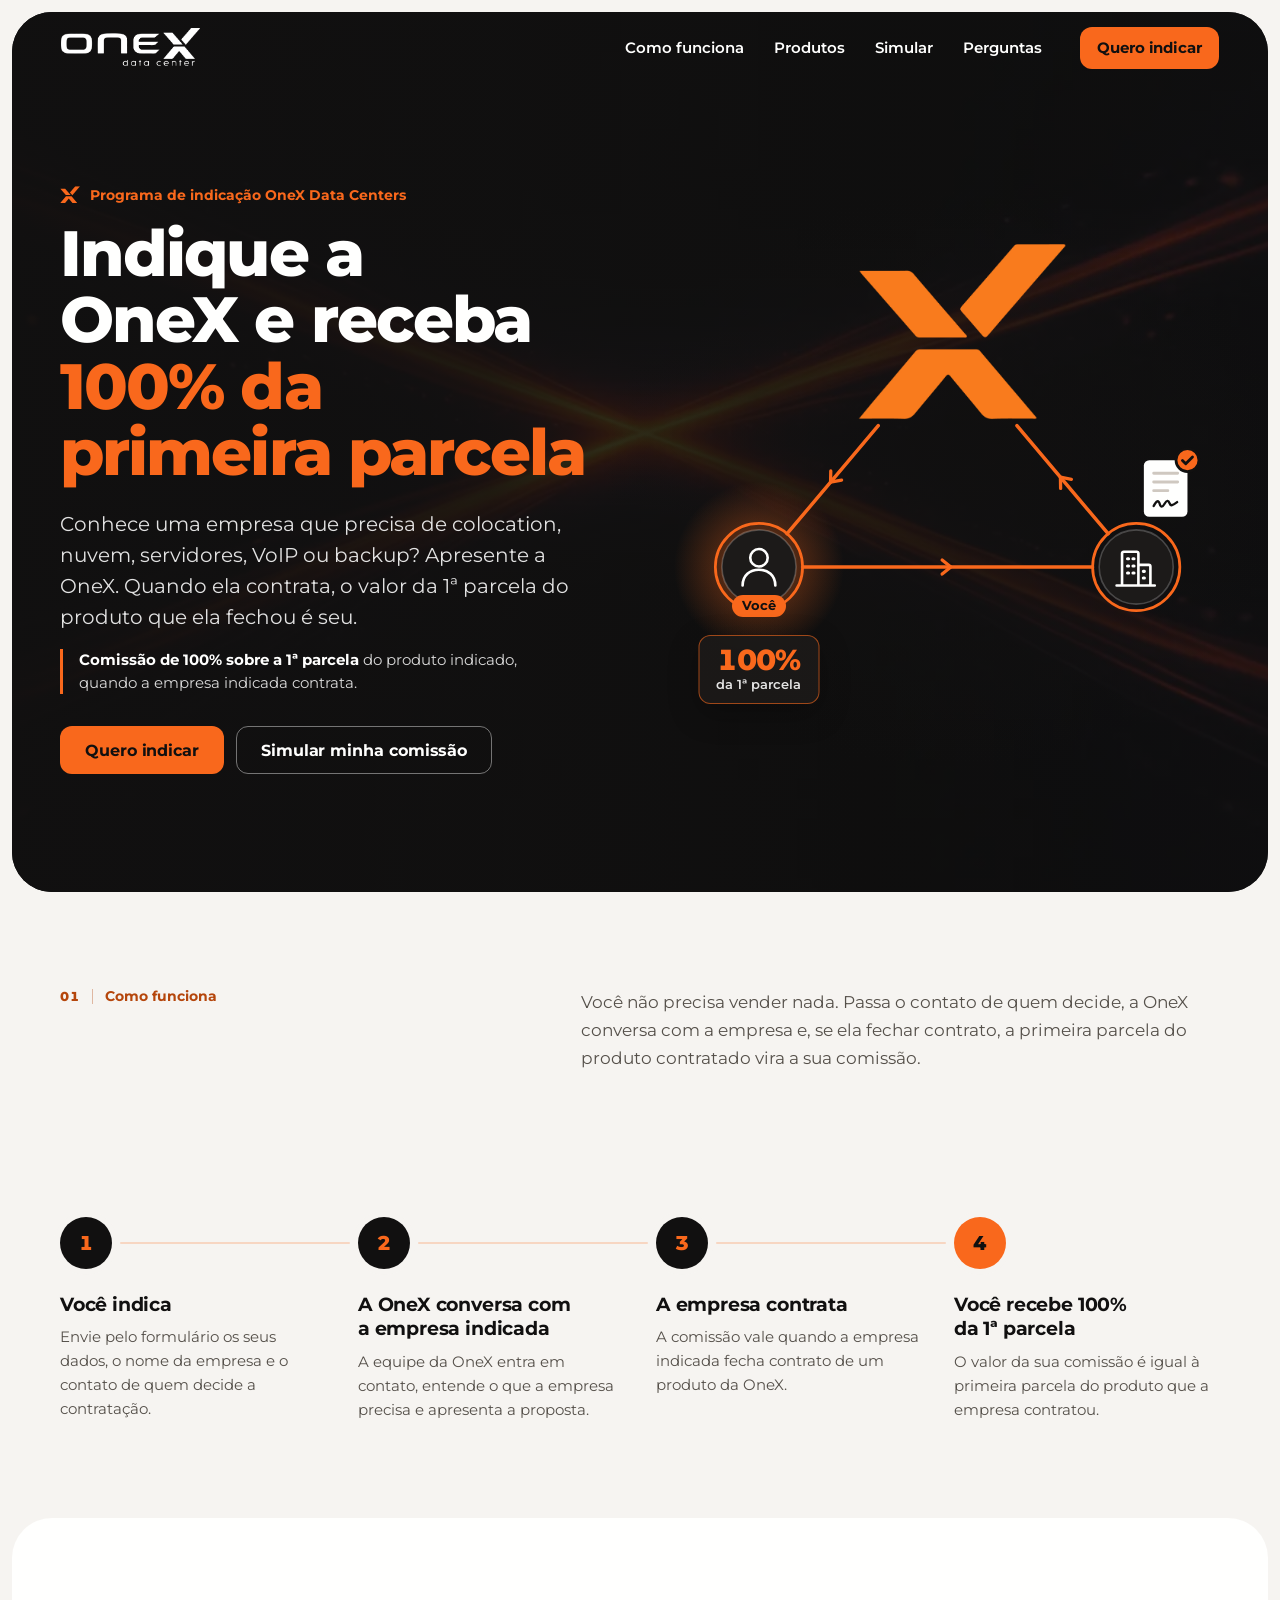
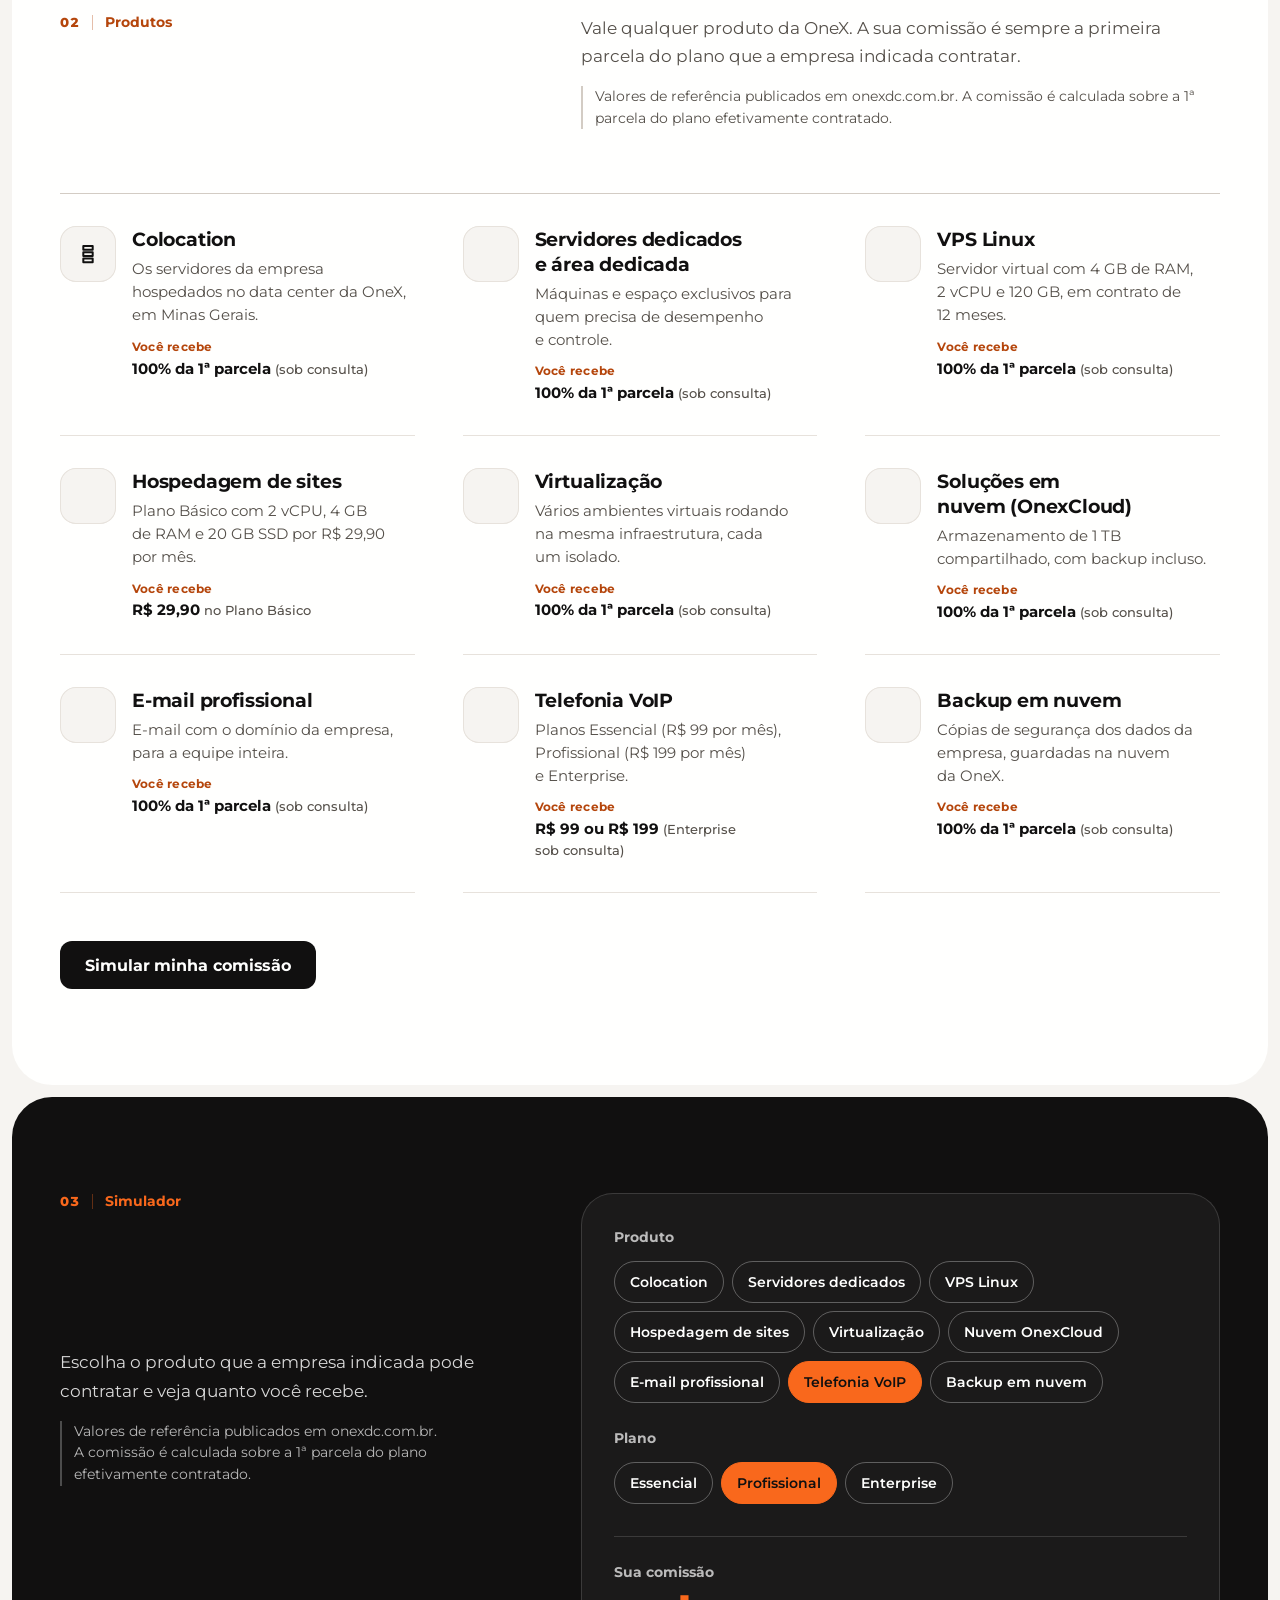
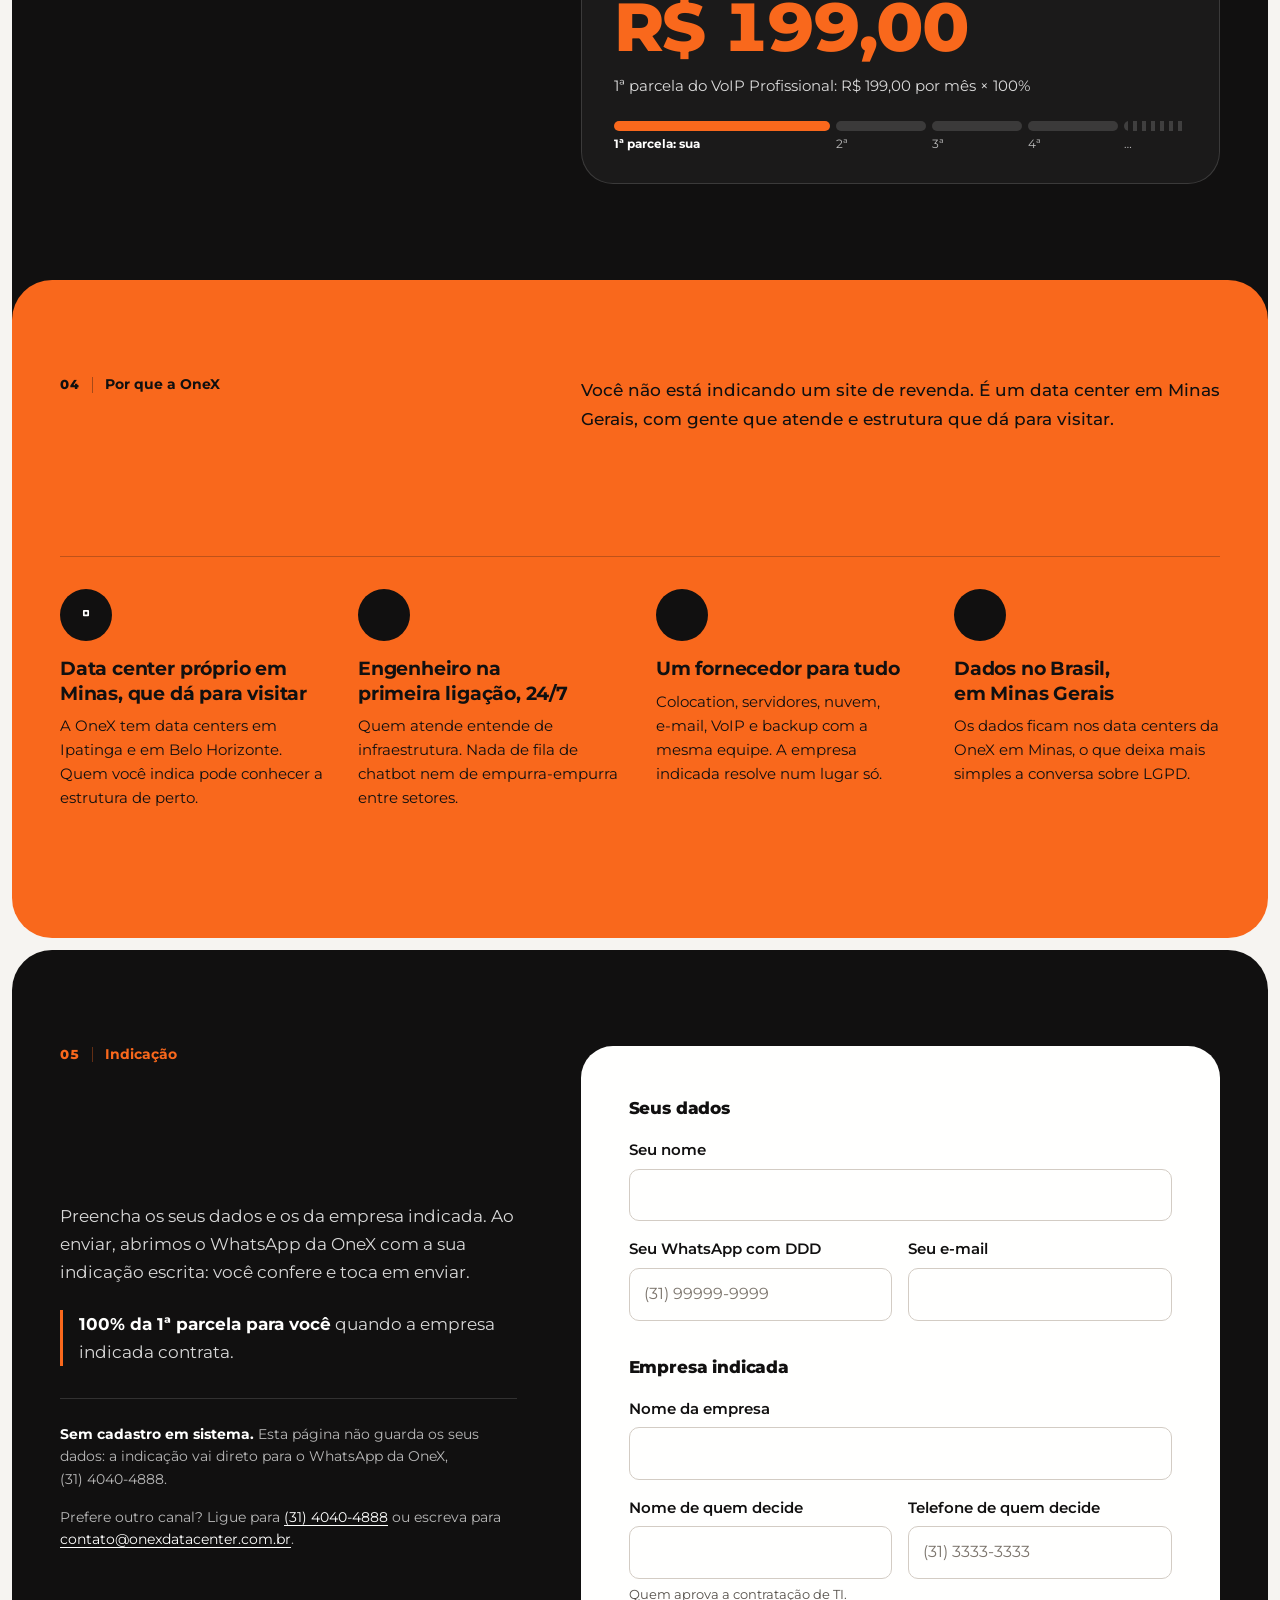
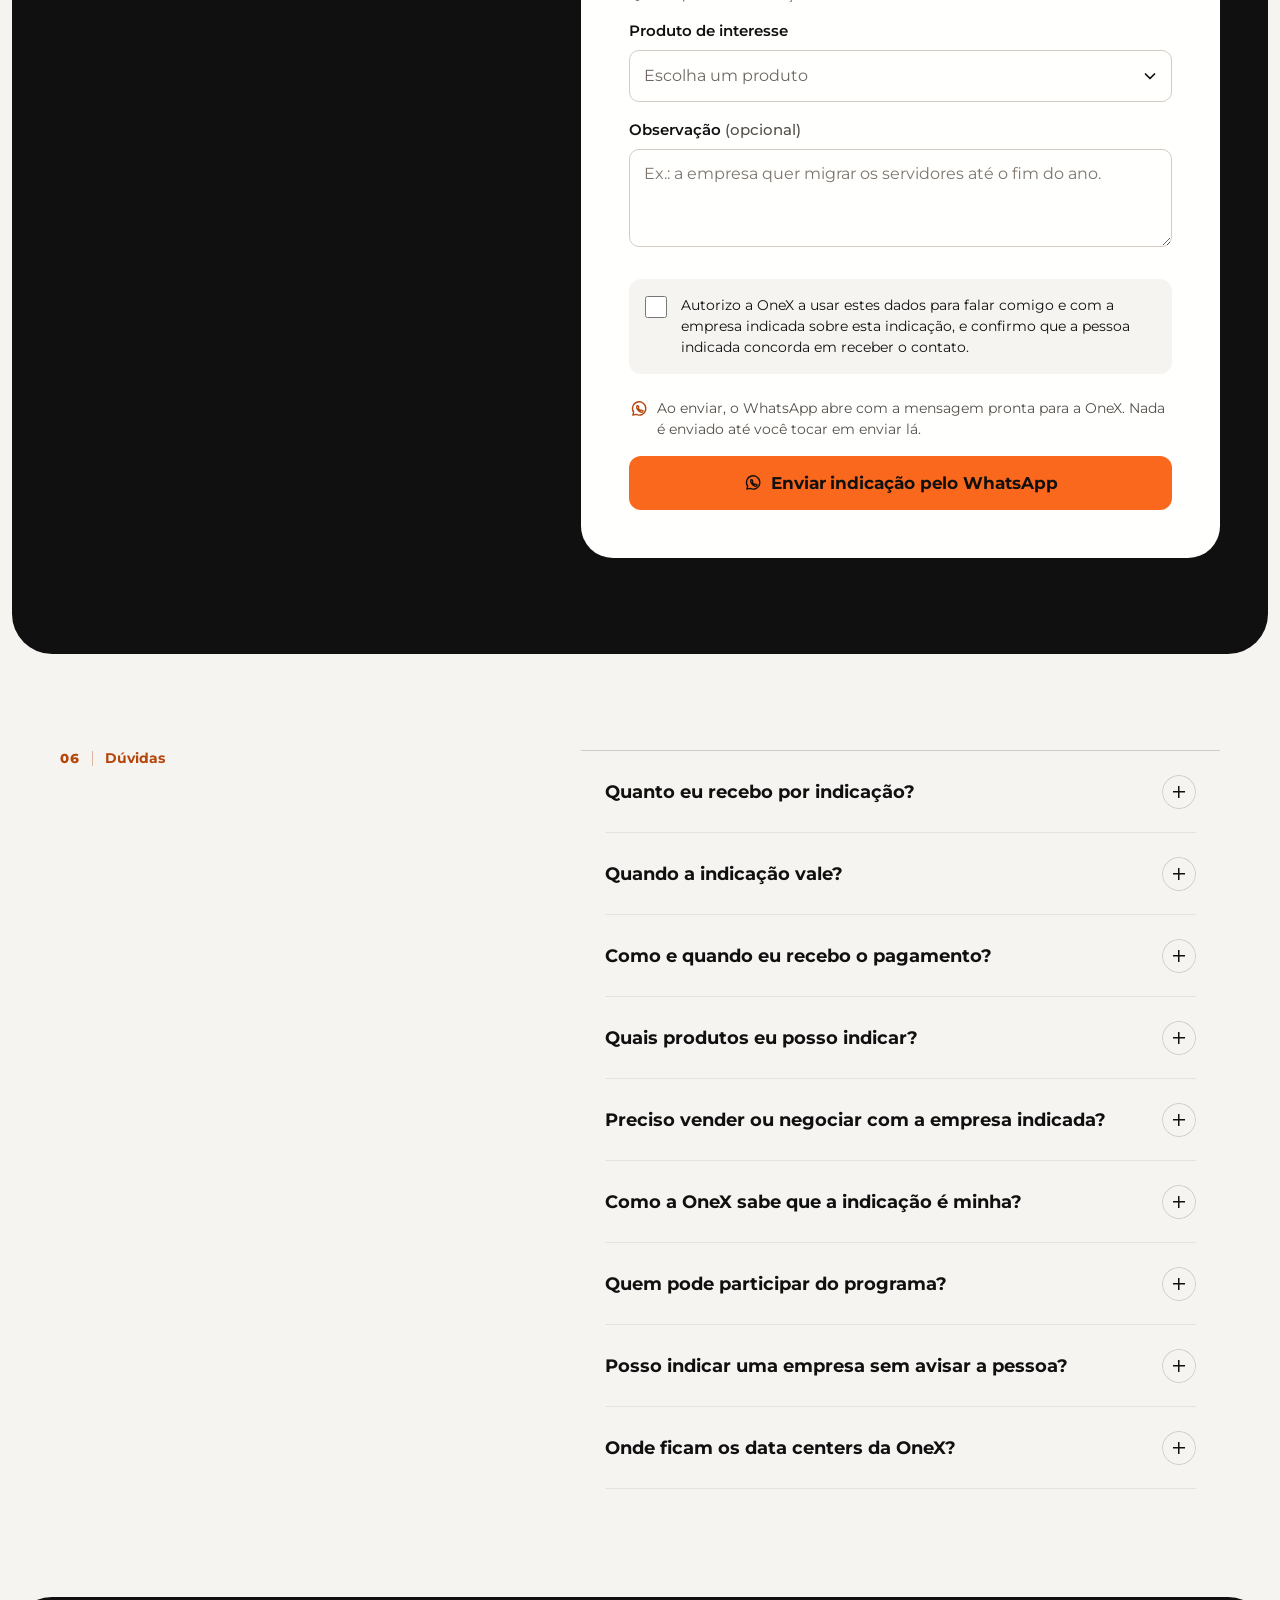
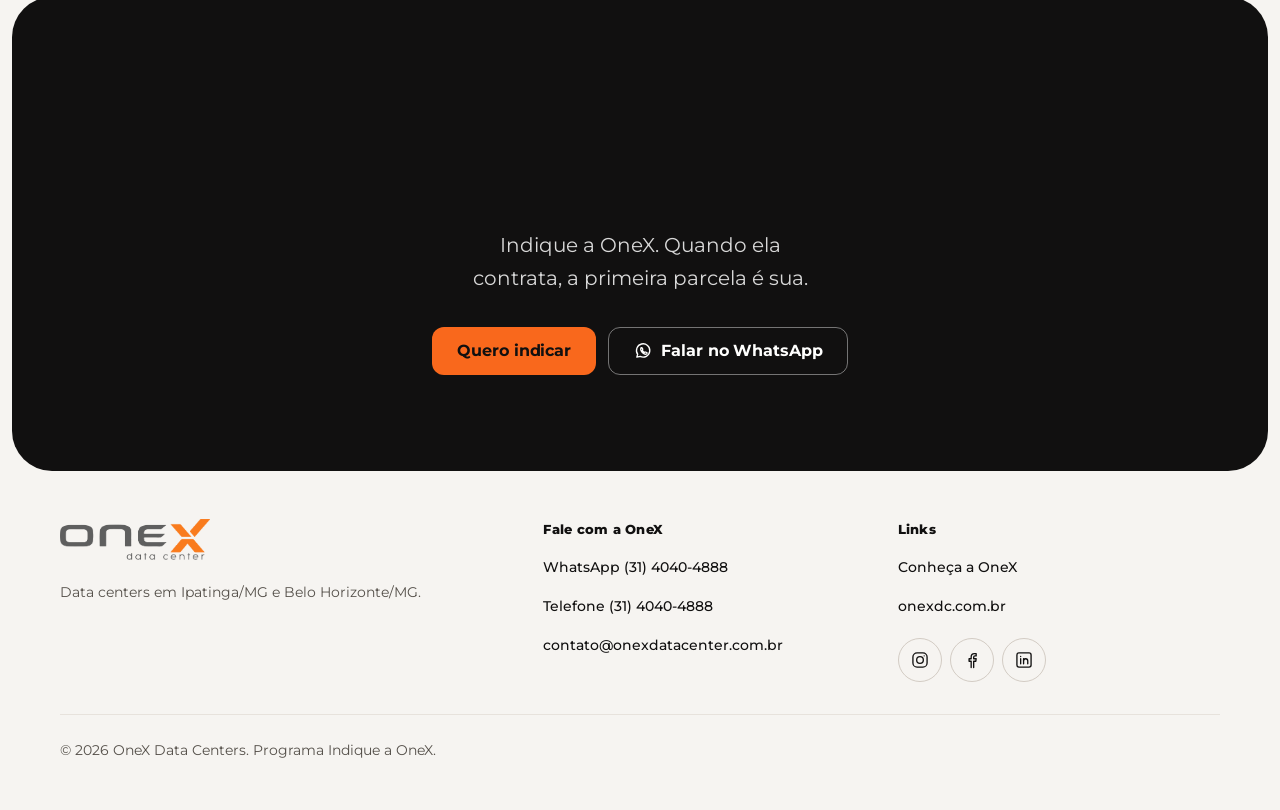
==== commit 05766cca: "Paleta preto, branco e laranja (sem azul) - Tokens e cores trocados para os tons da OnexCloud: preto" ====
--- a/index.html
+++ b/index.html
@@ -8,7 +8,7 @@
 <!-- Canonical provisório: confirmar o endereço final com a OneX (ver README) -->
 <link rel="canonical" href="https://onexdc.com.br/indique/">
 <meta name="robots" content="index, follow, max-image-preview:large">
-<meta name="theme-color" content="#000B41">
+<meta name="theme-color" content="#111010">
 <meta name="color-scheme" content="light">
 <meta property="og:locale" content="pt_BR">
 <meta property="og:type" content="website">
--- a/assets/css/indique.css
+++ b/assets/css/indique.css
@@ -1,20 +1,20 @@
 /* Indique a OneX: estilos da landing de indicação (mobile-first, sem build).
    Pegada da Liga ForDoctor (caixas arredondadas sobre o papel, cabeçalho flutuante em partes, títulos linha a linha,
-   passos com nó + trilho + linha, FAQ limpo), com a identidade da OneX: navy #000B41, laranja #F9681C, ardósia
-   #464F7A, Montserrat. Só transform, opacity, stroke-dashoffset e clip-path são animados. */
+   passos com nó + trilho + linha, FAQ limpo), com a identidade da OneX: navy #111010, laranja #F9681C, ardósia
+   #55504A, Montserrat. Só transform, opacity, stroke-dashoffset e clip-path são animados. */
 
 /* reserva com largura próxima da Montserrat: a troca de fonte quase não empurra o layout */
 @font-face { font-family: "Montserrat Reserva"; src: local("Arial"), local("Helvetica Neue"), local("Helvetica"), local("Roboto"); size-adjust: 112%; }
 
 /* cores do + do FAQ: registradas para o sinal trocar de cor com transição */
-@property --mais { syntax: "<color>"; inherits: true; initial-value: #000B41; }
-@property --aro { syntax: "<color>"; inherits: true; initial-value: #C5CADB; }
+@property --mais { syntax: "<color>"; inherits: true; initial-value: #111010; }
+@property --aro { syntax: "<color>"; inherits: true; initial-value: #D3CCC4; }
 
 :root {
   /* cor (identidade de onexdc.com.br) */
-  --navy: #000B41;
-  --navy-2: #0B1C66;        /* nós e painéis sobre o navy */
-  --navy-3: #13246E;        /* hover do botão escuro */
+  --preto: #111010;
+  --preto-2: #1C1A19;        /* nós e painéis sobre o navy */
+  --preto-3: #2A2725;        /* hover do botão escuro */
   --laranja: #F9681C;       /* acento: botões (texto navy, 6,2:1), traços, destaques grandes sobre o navy */
   --laranja-forte: #F26522; /* hover do botão */
   --laranja-x: #F97A20;     /* laranja do X oficial (peças vetoriais antes da arte oficial entrar) */
@@ -22,15 +22,15 @@
   --vermelho: #DD4444;      /* apoio: só a borda de campo com erro */
   --erro: #B3261E;          /* texto de erro (6,3:1 no branco) */
   --ok: #1F7A4D;
-  --ardosia: #464F7A;       /* texto corrido (7,9:1 no branco) */
-  --tinta: #000B41;         /* títulos */
-  --papel: #F3F4F8;
+  --cinza: #55504A;       /* texto corrido (7,9:1 no branco) */
+  --tinta: #111010;         /* títulos */
+  --papel: #F6F4F1;
   --branco: #FFFFFE;
-  --linha: #DFE2EC;
-  --linha-forte: #C5CADB;
-  --sobre-navy: rgba(255, 255, 255, 0.84);
-  --sobre-navy-suave: rgba(255, 255, 255, 0.7);
-  --linha-navy: rgba(255, 255, 255, 0.14);
+  --linha: #E7E2DC;
+  --linha-forte: #D3CCC4;
+  --sobre-preto: rgba(255, 255, 255, 0.84);
+  --sobre-preto-suave: rgba(255, 255, 255, 0.7);
+  --linha-preto: rgba(255, 255, 255, 0.14);
 
   /* tipografia */
   --fonte: "Montserrat", "Montserrat Reserva", "Segoe UI", Roboto, Arial, sans-serif;
@@ -66,7 +66,7 @@
 
 *, *::before, *::after { box-sizing: border-box; }
 html { -webkit-text-size-adjust: 100%; text-size-adjust: 100%; scroll-behavior: smooth; scroll-padding-top: calc(var(--altura-topo) + var(--caixa-margem) + var(--e4)); }
-body { margin: 0; background: var(--papel); color: var(--ardosia); font-family: var(--fonte); font-size: var(--t-corpo); line-height: 1.65; font-kerning: normal; }
+body { margin: 0; background: var(--papel); color: var(--cinza); font-family: var(--fonte); font-size: var(--t-corpo); line-height: 1.65; font-kerning: normal; }
 img, svg, video { display: block; max-width: 100%; height: auto; }
 h1, h2, h3 { color: var(--tinta); margin: 0; text-wrap: balance; }
 h2 { font-size: var(--t-h2); font-weight: 800; line-height: 1.12; letter-spacing: -0.025em; }
@@ -77,37 +77,37 @@
 a:hover { color: var(--tinta); }
 strong { color: var(--tinta); font-weight: 700; }
 small { font-size: 0.8125rem; font-weight: 500; }
-:focus-visible { outline: 3px solid var(--navy); outline-offset: 3px; border-radius: 4px; }
+:focus-visible { outline: 3px solid var(--preto); outline-offset: 3px; border-radius: 4px; }
 .so-leitor { position: absolute; width: 1px; height: 1px; margin: -1px; padding: 0; overflow: hidden; clip: rect(0 0 0 0); white-space: nowrap; border: 0; }
 .ancora-topo { position: absolute; top: 0; }
 .junto { white-space: nowrap; }
 .sprite { position: absolute; width: 0; height: 0; overflow: hidden; }
-.nota { font-size: var(--t-pequeno); line-height: 1.55; color: var(--ardosia); padding-left: var(--e3); border-left: 2px solid var(--linha-forte); }
-.nota--navy { color: var(--sobre-navy-suave); border-left-color: rgba(255, 255, 255, 0.25); }
+.nota { font-size: var(--t-pequeno); line-height: 1.55; color: var(--cinza); padding-left: var(--e3); border-left: 2px solid var(--linha-forte); }
+.nota--navy { color: var(--sobre-preto-suave); border-left-color: rgba(255, 255, 255, 0.25); }
 .icone-inline { width: 20px; height: 20px; flex: none; fill: none; stroke: currentColor; stroke-width: 1.6; stroke-linecap: round; stroke-linejoin: round; }
 
-.pular { position: absolute; left: var(--e4); top: -100px; z-index: 100; background: var(--navy); color: var(--branco); padding: var(--e3) var(--e4); border-radius: 8px; font-weight: 600; }
+.pular { position: absolute; left: var(--e4); top: -100px; z-index: 100; background: var(--preto); color: var(--branco); padding: var(--e3) var(--e4); border-radius: 8px; font-weight: 600; }
 .pular:focus { top: var(--e3); color: var(--branco); }
 
 /* ---------- Botões: o rótulo diz o que acontece; laranja com texto navy (6,2:1) ---------- */
 .botao {
   display: inline-flex; align-items: center; justify-content: center; gap: var(--e2);
   min-height: 48px; padding: var(--e3) var(--e5);
-  background: var(--laranja); color: var(--navy);
+  background: var(--laranja); color: var(--preto);
   font-family: var(--fonte); font-weight: 700; font-size: 1rem; letter-spacing: -0.005em; line-height: 1.2;
   text-decoration: none; text-align: center; border: 1px solid transparent; border-radius: var(--raio-botao); cursor: pointer;
   touch-action: manipulation; -webkit-tap-highlight-color: transparent;
   transition: background-color var(--d-micro) var(--ease-out), border-color var(--d-micro) var(--ease-out), color var(--d-micro) var(--ease-out), transform var(--d-micro) var(--ease-mola);
 }
-.botao:hover { background: var(--laranja-forte); color: var(--navy); }
+.botao:hover { background: var(--laranja-forte); color: var(--preto); }
 .botao:active { transform: scale(0.97); transition-duration: 90ms; }
 .botao[disabled] { cursor: progress; opacity: 0.85; }
 .botao--contorno { background: transparent; color: var(--branco); border-color: rgba(255, 255, 255, 0.42); }
 .botao--contorno:hover { background: rgba(255, 255, 255, 0.08); border-color: rgba(255, 255, 255, 0.75); color: var(--branco); }
-.botao--escuro { background: var(--navy); color: var(--branco); }
-.botao--escuro:hover { background: var(--navy-3); color: var(--branco); }
-.botao--contorno-escuro { background: transparent; color: var(--navy); border-color: var(--navy); }
-.botao--contorno-escuro:hover { background: var(--papel); color: var(--navy); }
+.botao--escuro { background: var(--preto); color: var(--branco); }
+.botao--escuro:hover { background: var(--preto-3); color: var(--branco); }
+.botao--contorno-escuro { background: transparent; color: var(--preto); border-color: var(--preto); }
+.botao--contorno-escuro:hover { background: var(--papel); color: var(--preto); }
 .caixa--navy :focus-visible, .topo[data-tom="escuro"] :focus-visible { outline-color: var(--branco); }
 
 /* ==========================================================================
@@ -116,19 +116,19 @@
    Sem JS: barra navy sólida.
    ========================================================================== */
 .topo { position: fixed; inset: 0 0 auto 0; z-index: 50; padding: calc(env(safe-area-inset-top, 0px) + var(--caixa-margem)) var(--caixa-margem) 0; pointer-events: none; color: var(--branco); }
-.topo[data-tom="claro"] { color: var(--navy); }
+.topo[data-tom="claro"] { color: var(--preto); }
 .topo__barra {
   pointer-events: auto; position: relative; max-width: calc(var(--largura) + 2 * var(--lateral)); margin: 0 auto; padding-inline: var(--lateral); height: var(--altura-topo);
   display: flex; align-items: center; gap: var(--e3);
   border: 1px solid transparent; border-radius: calc(var(--caixa-raio) * 0.6);
   transition: background-color 240ms var(--ease-out), border-color 240ms var(--ease-out);
 }
-html:not(.js) .topo__barra { background: var(--navy); }
-.js .topo--rolado .topo__barra, .js .topo.menu-aberto .topo__barra { background: rgba(243, 244, 248, 0.94); border-color: var(--linha); box-shadow: 0 8px 24px rgba(0, 11, 65, 0.08); }
-.js .topo--rolado[data-tom="escuro"] .topo__barra, .js .topo.menu-aberto[data-tom="escuro"] .topo__barra { background: rgba(0, 11, 65, 0.92); border-color: rgba(255, 255, 255, 0.1); box-shadow: 0 8px 24px rgba(0, 0, 0, 0.25); }
+html:not(.js) .topo__barra { background: var(--preto); }
+.js .topo--rolado .topo__barra, .js .topo.menu-aberto .topo__barra { background: rgba(246, 244, 241, 0.94); border-color: var(--linha); box-shadow: 0 8px 24px rgba(17, 16, 16, 0.08); }
+.js .topo--rolado[data-tom="escuro"] .topo__barra, .js .topo.menu-aberto[data-tom="escuro"] .topo__barra { background: rgba(17, 16, 16, 0.92); border-color: rgba(255, 255, 255, 0.1); box-shadow: 0 8px 24px rgba(0, 0, 0, 0.25); }
 @supports ((-webkit-backdrop-filter: blur(8px)) or (backdrop-filter: blur(8px))) {
-  .js .topo--rolado .topo__barra { background: rgba(243, 244, 248, 0.8); -webkit-backdrop-filter: blur(12px); backdrop-filter: blur(12px); }
-  .js .topo--rolado[data-tom="escuro"] .topo__barra { background: rgba(0, 11, 65, 0.74); }
+  .js .topo--rolado .topo__barra { background: rgba(246, 244, 241, 0.8); -webkit-backdrop-filter: blur(12px); backdrop-filter: blur(12px); }
+  .js .topo--rolado[data-tom="escuro"] .topo__barra { background: rgba(17, 16, 16, 0.74); }
 }
 .topo__marca { display: block; margin-right: auto; padding-block: 6px; border-radius: 6px; }
 .logo { position: relative; display: block; width: 118px; aspect-ratio: 866 / 250; }
@@ -159,14 +159,14 @@
 /* menu do celular: painel que desce da barra */
 .js .topo.menu-aberto .topo__nav {
   display: block; position: absolute; left: 0; right: 0; top: calc(100% + 8px); padding: var(--e3);
-  border-radius: calc(var(--caixa-raio) * 0.6); background: var(--branco); color: var(--navy); border: 1px solid var(--linha);
-  box-shadow: 0 18px 40px rgba(0, 11, 65, 0.18); animation: menu-abre 260ms var(--ease-out) both; overscroll-behavior: contain;
+  border-radius: calc(var(--caixa-raio) * 0.6); background: var(--branco); color: var(--preto); border: 1px solid var(--linha);
+  box-shadow: 0 18px 40px rgba(17, 16, 16, 0.18); animation: menu-abre 260ms var(--ease-out) both; overscroll-behavior: contain;
 }
 .js .topo.menu-aberto .topo__links a:not(.botao) { padding: 14px var(--e4); }
 /* ao abrir, os itens descem rápido em sequência (a entrada do cabeçalho reinicia quando o painel aparece) */
 .js .topo.menu-aberto .topo__links > li { animation: topo-entra 260ms var(--ease-out) backwards; animation-delay: calc(var(--i, 0) * 35ms); }
 .js .topo.menu-aberto .topo__links a:not(.botao):hover { background: var(--papel); }
-.topo.menu-aberto .topo__nav :focus-visible { outline-color: var(--navy); }
+.topo.menu-aberto .topo__nav :focus-visible { outline-color: var(--preto); }
 .topo__links-cta { padding: var(--e2) var(--e2) var(--e1); }
 .topo__links-cta .botao { width: 100%; }
 @keyframes menu-abre { from { opacity: 0; transform: translateY(-8px); } }
@@ -177,7 +177,7 @@
   .topo__links { display: flex; align-items: center; gap: 2px; }
   .topo__links a:not(.botao) { padding: 10px 14px; }
   .topo__links a:not(.botao):hover { background: rgba(255, 255, 255, 0.1); }
-  .topo[data-tom="claro"] .topo__links a:not(.botao):hover { background: rgba(0, 11, 65, 0.06); }
+  .topo[data-tom="claro"] .topo__links a:not(.botao):hover { background: rgba(17, 16, 16, 0.06); }
   .topo__links-cta { display: none; }
   .topo__nav { margin-right: var(--e3); }
 }
@@ -197,13 +197,13 @@
 
 /* ---------- Caixas arredondadas com o papel em volta; a de baixo pode subir sobre a de cima ---------- */
 .caixa { position: relative; margin-inline: var(--caixa-margem); border-radius: var(--caixa-raio); overflow: hidden; overflow: clip; isolation: isolate; }
-.caixa--navy { background: var(--navy); color: var(--sobre-navy); }
+.caixa--navy { background: var(--preto); color: var(--sobre-preto); }
 .caixa--navy h2, .caixa--navy h3, .caixa--navy strong { color: var(--branco); }
 .caixa--navy a:not(.botao) { color: var(--branco); }
 .caixa--navy a:not(.botao):hover { color: var(--laranja); }
 .caixa--branca { background: var(--branco); }
-.caixa--laranja { background: var(--laranja); color: var(--navy); }
-.caixa--laranja h2, .caixa--laranja h3, .caixa--laranja strong { color: var(--navy); }
+.caixa--laranja { background: var(--laranja); color: var(--preto); }
+.caixa--laranja h2, .caixa--laranja h3, .caixa--laranja strong { color: var(--preto); }
 .caixa--sobe { margin-top: calc(-1 * var(--sobe)); z-index: 2; }
 .secao--antes-de-subir.secao { padding-bottom: calc(var(--e8) + var(--sobe)); }
 @media (min-width: 960px) { .secao--antes-de-subir.secao { padding-bottom: calc(var(--e9) + var(--sobe)); } }
@@ -219,7 +219,7 @@
 .indice { display: flex; align-items: center; gap: 12px; margin: 0 0 var(--e4); font-weight: 700; font-size: 0.875rem; line-height: 1.2; color: var(--laranja-texto); }
 .indice span { padding-right: 12px; border-right: 1.5px solid currentColor; border-right-color: color-mix(in srgb, currentColor 35%, transparent); font-size: 0.8125rem; font-weight: 800; letter-spacing: 0.06em; font-variant-numeric: tabular-nums; }
 .caixa--navy .indice { color: var(--laranja); }
-.caixa--laranja .indice { color: var(--navy); }
+.caixa--laranja .indice { color: var(--preto); }
 
 /* bloco editorial: título à esquerda, texto à direita no desktop */
 .editorial { display: grid; gap: var(--e5); }
@@ -245,9 +245,9 @@
 .hero__video { opacity: 0; transition: opacity 900ms var(--ease-out); }
 .hero__video.tocando { opacity: 0.5; }
 /* véu navy: o texto fica sempre sobre fundo escuro e calmo; a luz aparece por baixo da arte */
-.hero__fundo::after { content: ""; position: absolute; inset: 0; background: linear-gradient(180deg, rgba(0, 11, 65, 0.9) 0%, rgba(0, 11, 65, 0.82) 48%, rgba(0, 11, 65, 0.5) 78%, rgba(0, 11, 65, 0.72) 100%); }
+.hero__fundo::after { content: ""; position: absolute; inset: 0; background: linear-gradient(180deg, rgba(17, 16, 16, 0.9) 0%, rgba(17, 16, 16, 0.82) 48%, rgba(17, 16, 16, 0.5) 78%, rgba(17, 16, 16, 0.72) 100%); }
 @media (min-width: 960px) {
-  .hero__fundo::after { background: linear-gradient(90deg, rgba(0, 11, 65, 0.96) 0%, rgba(0, 11, 65, 0.88) 38%, rgba(0, 11, 65, 0.48) 70%, rgba(0, 11, 65, 0.64) 100%); }
+  .hero__fundo::after { background: linear-gradient(90deg, rgba(17, 16, 16, 0.96) 0%, rgba(17, 16, 16, 0.88) 38%, rgba(17, 16, 16, 0.48) 70%, rgba(17, 16, 16, 0.64) 100%); }
 }
 .hero__grade { max-width: calc(var(--largura) + 2 * var(--lateral)); margin: 0 auto; padding: calc(var(--altura-topo) + var(--e6)) var(--lateral) var(--e7); display: grid; gap: var(--e6); }
 .hero__texto { max-width: 38rem; }
@@ -257,7 +257,7 @@
 .h1__a, .h1__b { display: block; }
 .h1__b { color: var(--laranja); }
 .hero__sub { margin-top: var(--e5); font-size: clamp(1.0625rem, 1rem + 0.35vw, 1.25rem); line-height: 1.55; color: rgba(255, 255, 255, 0.88); max-width: 34rem; }
-.hero__condicao { font-size: 0.9375rem; line-height: 1.5; padding-left: var(--e4); border-left: 3px solid var(--laranja); max-width: 31rem; color: var(--sobre-navy); }
+.hero__condicao { font-size: 0.9375rem; line-height: 1.5; padding-left: var(--e4); border-left: 3px solid var(--laranja); max-width: 31rem; color: var(--sobre-preto); }
 .hero__acoes { margin-top: var(--e6); display: flex; flex-wrap: wrap; gap: var(--e3); }
 @media (max-width: 420px) { .hero__acoes .botao { flex: 1 1 100%; } }
 @media (min-width: 960px) {
@@ -276,7 +276,7 @@
 /* botão de pausa do vídeo de fundo (WCAG 2.2.2: movimento em loop ao lado de conteúdo pede como parar) */
 .hero__pausa {
   position: absolute; right: var(--e4); bottom: var(--e4); z-index: 2; width: 40px; height: 40px; padding: 10px; border-radius: 50%;
-  border: 1px solid rgba(255, 255, 255, 0.3); background: rgba(0, 11, 65, 0.55); color: var(--branco); cursor: pointer;
+  border: 1px solid rgba(255, 255, 255, 0.3); background: rgba(17, 16, 16, 0.55); color: var(--branco); cursor: pointer;
   touch-action: manipulation; transition: background-color var(--d-micro) var(--ease-out), border-color var(--d-micro) var(--ease-out);
 }
 .hero__pausa:hover { background: rgba(255, 255, 255, 0.12); border-color: rgba(255, 255, 255, 0.6); }
@@ -308,31 +308,31 @@
 .cena { isolation: isolate; }
 @media (min-width: 600px) and (max-width: 959.98px) { .cena { max-width: 500px; } }
 /* um "remanso" navy atrás da arte: a luz do vídeo fica em volta e não disputa com o traço da história */
-.cena::before { content: ""; position: absolute; z-index: -1; inset: -8% -14%; background: radial-gradient(closest-side, rgba(0, 11, 65, 0.82), rgba(0, 11, 65, 0.55) 62%, rgba(0, 11, 65, 0)); pointer-events: none; }
+.cena::before { content: ""; position: absolute; z-index: -1; inset: -8% -14%; background: radial-gradient(closest-side, rgba(17, 16, 16, 0.82), rgba(17, 16, 16, 0.55) 62%, rgba(17, 16, 16, 0)); pointer-events: none; }
 .cena__svg { position: absolute; inset: 0; width: 100%; height: 100%; overflow: visible; }
 .cn-trilhos path { fill: none; stroke: rgba(255, 255, 255, 0.2); stroke-width: 2; stroke-linecap: round; stroke-dasharray: 0.1 7; }
 .cn-linha { fill: none; stroke: var(--laranja); stroke-width: 3.2; stroke-linecap: round; stroke-dasharray: 1 2; stroke-dashoffset: 0; }
 .cn-seta { fill: none; stroke: var(--laranja); stroke-width: 3; stroke-linecap: round; stroke-linejoin: round; }
 .cn-x-fantasma path { fill: none; stroke: rgba(255, 255, 255, 0.34); stroke-width: 5; stroke-linejoin: round; opacity: 0; }
 .cn-peca { fill: var(--laranja-x); opacity: 0; }
-.cn-no__base { fill: var(--navy-2); stroke: rgba(255, 255, 255, 0.22); stroke-width: 1.5; }
+.cn-no__base { fill: var(--preto-2); stroke: rgba(255, 255, 255, 0.22); stroke-width: 1.5; }
 .cn-no__aro { fill: none; stroke: var(--laranja); stroke-width: 2.5; }
 .cn-no__icone { fill: none; stroke: var(--branco); stroke-width: 2.4; stroke-linecap: round; stroke-linejoin: round; }
 .cn-janelas { stroke-width: 2.8; }
 .cn-pulso { fill: none; stroke: var(--laranja); stroke-width: 2; opacity: 0; transform-box: fill-box; transform-origin: center; }
 .cn-doc__folha { fill: var(--branco); }
-.cn-doc__texto { fill: none; stroke: #BFC5D9; stroke-width: 2.6; stroke-linecap: round; }
-.cn-doc__assinatura { fill: none; stroke: var(--navy); stroke-width: 2.2; stroke-linecap: round; stroke-linejoin: round; stroke-dasharray: 1 2; }
+.cn-doc__texto { fill: none; stroke: #CFC8C0; stroke-width: 2.6; stroke-linecap: round; }
+.cn-doc__assinatura { fill: none; stroke: var(--preto); stroke-width: 2.2; stroke-linecap: round; stroke-linejoin: round; stroke-dasharray: 1 2; }
 .cn-doc__selo { transform-box: fill-box; transform-origin: center; }
-.cn-doc__selo circle { fill: var(--laranja); stroke: var(--navy); stroke-width: 2.5; }
-.cn-doc__selo path { fill: none; stroke: var(--navy); stroke-width: 2.6; stroke-linecap: round; stroke-linejoin: round; }
+.cn-doc__selo circle { fill: var(--laranja); stroke: var(--preto); stroke-width: 2.5; }
+.cn-doc__selo path { fill: none; stroke: var(--preto); stroke-width: 2.6; stroke-linecap: round; stroke-linejoin: round; }
 .cn-caneta__luz { opacity: 0; }
 .cn-caneta__luz circle { fill: var(--branco); }
 .cn-caneta__luz .cn-caneta__halo { fill: var(--laranja); opacity: 0.38; }
 /* textos da arte em HTML (nítidos e legíveis em qualquer largura), presos às coordenadas do palco */
 .cn-rotulo, .cn-valor { position: absolute; left: calc((var(--x) + 250) / 500 * 100%); top: calc((var(--y) + 250) / 460 * 100%); }
-.cn-rotulo { translate: -50% -50%; padding: 3px 10px 4px; border-radius: 999px; background: var(--laranja); color: var(--navy); font-weight: 700; font-size: 12px; font-size: clamp(11px, 2.3cqw, 14px); line-height: 1.2; }
-.cn-valor { translate: -50% 0; display: grid; justify-items: center; gap: 3px; padding: 0.55em 1em 0.6em; border-radius: 12px; background: rgba(11, 28, 102, 0.94); border: 1px solid rgba(249, 104, 28, 0.6); white-space: nowrap; box-shadow: 0 10px 30px rgba(0, 0, 0, 0.25); }
+.cn-rotulo { translate: -50% -50%; padding: 3px 10px 4px; border-radius: 999px; background: var(--laranja); color: var(--preto); font-weight: 700; font-size: 12px; font-size: clamp(11px, 2.3cqw, 14px); line-height: 1.2; }
+.cn-valor { translate: -50% 0; display: grid; justify-items: center; gap: 3px; padding: 0.55em 1em 0.6em; border-radius: 12px; background: rgba(28, 26, 25, 0.94); border: 1px solid rgba(249, 104, 28, 0.6); white-space: nowrap; box-shadow: 0 10px 30px rgba(0, 0, 0, 0.25); }
 .cn-valor strong { font-size: 22px; font-size: clamp(20px, 5.4cqw, 32px); font-weight: 800; line-height: 1; color: var(--laranja); letter-spacing: -0.02em; font-variant-numeric: tabular-nums; }
 .cn-valor span { font-size: 12px; font-size: clamp(11px, 2.3cqw, 14px); font-weight: 600; line-height: 1.2; color: rgba(255, 255, 255, 0.88); }
 @media (max-width: 380px) { .cn-trilhos path, .cn-linha { stroke-width: 4; } .cn-no__icone { stroke-width: 3; } }
@@ -390,8 +390,8 @@
    ========================================================================== */
 .passos { --no: 52px; --vao: var(--e6); list-style: none; margin: var(--e7) auto 0; padding: 0; display: grid; gap: var(--vao); }
 .passo { position: relative; display: grid; grid-template-columns: var(--no) minmax(0, 1fr); column-gap: var(--e4); align-content: start; line-height: 1.6; }
-.passo__no { grid-row: 1 / span 2; position: relative; z-index: 1; width: var(--no); height: var(--no); display: grid; place-items: center; border-radius: 50%; background: var(--navy); color: var(--laranja); font-weight: 800; font-size: 1.25rem; font-variant-numeric: tabular-nums; box-shadow: 0 0 0 6px var(--papel); transition: transform 240ms var(--ease-out); }
-.passo--comissao .passo__no { background: var(--laranja); color: var(--navy); }
+.passo__no { grid-row: 1 / span 2; position: relative; z-index: 1; width: var(--no); height: var(--no); display: grid; place-items: center; border-radius: 50%; background: var(--preto); color: var(--laranja); font-weight: 800; font-size: 1.25rem; font-variant-numeric: tabular-nums; box-shadow: 0 0 0 6px var(--papel); transition: transform 240ms var(--ease-out); }
+.passo--comissao .passo__no { background: var(--laranja); color: var(--preto); }
 .passo__titulo { font-size: 1.1875rem; font-weight: 700; margin: 12px 0 var(--e2); }
 .passo p { margin: 0; font-size: 0.9375rem; }
 /* linha: trilho fantasma fixo (::after) + linha laranja que se desenha (.passo__linha) */
@@ -485,12 +485,12 @@
    ========================================================================== */
 .produtos { list-style: none; margin: var(--e7) auto 0; padding: 0; display: grid; border-top: 1px solid var(--linha-forte); }
 .produto { display: grid; grid-template-columns: 56px minmax(0, 1fr); column-gap: var(--e4); align-content: start; padding: var(--e5) 0; border-bottom: 1px solid var(--linha); }
-.produto .ico { grid-row: 1 / span 3; width: 56px; height: 56px; padding: 13px; border-radius: 16px; background: var(--papel); color: var(--navy); box-shadow: inset 0 0 0 1px var(--linha); transition: background-color 240ms var(--ease-out); }
+.produto .ico { grid-row: 1 / span 3; width: 56px; height: 56px; padding: 13px; border-radius: 16px; background: var(--papel); color: var(--preto); box-shadow: inset 0 0 0 1px var(--linha); transition: background-color 240ms var(--ease-out); }
 .produto h3 { margin-top: 2px; }
 .produto p { margin: 4px 0 0; font-size: 0.9375rem; line-height: 1.55; }
 .produto .produto__ganho { margin-top: var(--e3); font-weight: 700; color: var(--tinta); line-height: 1.4; }
 .produto__ganho span { display: block; margin-bottom: 2px; font-size: 0.75rem; font-weight: 700; letter-spacing: 0.02em; color: var(--laranja-texto); }
-.produto__ganho small { color: var(--ardosia); }
+.produto__ganho small { color: var(--cinza); }
 @media (hover: hover) and (pointer: fine) { .produto:hover .ico { background: #FFF1E8; } }
 @media (min-width: 700px) { .produtos { grid-template-columns: 1fr 1fr; column-gap: var(--e7); } }
 @media (min-width: 1100px) { .produtos { grid-template-columns: repeat(3, 1fr); } .produto { padding-block: var(--e6); } }
@@ -506,11 +506,11 @@
   .sim { grid-template-columns: minmax(0, 5fr) minmax(0, 7fr); gap: var(--e8); align-items: start; }
   .sim__texto { position: sticky; top: calc(var(--altura-topo) + var(--caixa-margem) + var(--e6)); }
 }
-.sim__painel { background: rgba(255, 255, 255, 0.045); border: 1px solid var(--linha-navy); border-radius: calc(var(--caixa-raio) - 8px); padding: var(--e5) var(--e4); }
+.sim__painel { background: rgba(255, 255, 255, 0.045); border: 1px solid var(--linha-preto); border-radius: calc(var(--caixa-raio) - 8px); padding: var(--e5) var(--e4); }
 @media (min-width: 600px) { .sim__painel { padding: var(--e6); } }
 .sim__grupo { border: 0; margin: 0 0 var(--e5); padding: 0; min-width: 0; }
 .sim__grupo[hidden] { display: none; }
-.sim__grupo legend { padding: 0; margin-bottom: var(--e3); font-weight: 700; font-size: 0.875rem; color: var(--sobre-navy-suave); }
+.sim__grupo legend { padding: 0; margin-bottom: var(--e3); font-weight: 700; font-size: 0.875rem; color: var(--sobre-preto-suave); }
 .chips { display: flex; flex-wrap: wrap; gap: 8px; }
 .chip { position: relative; display: inline-flex; }
 .chip input { position: absolute; inset: 0; width: 100%; height: 100%; margin: 0; opacity: 0; cursor: pointer; }
@@ -519,11 +519,11 @@
   border: 1px solid rgba(255, 255, 255, 0.3); color: var(--branco); font-weight: 600; font-size: 0.875rem; line-height: 1.2;
   transition: background-color var(--d-micro) var(--ease-out), border-color var(--d-micro) var(--ease-out), color var(--d-micro) var(--ease-out);
 }
-.chip input:checked + span { background: var(--laranja); border-color: var(--laranja); color: var(--navy); }
+.chip input:checked + span { background: var(--laranja); border-color: var(--laranja); color: var(--preto); }
 .chip input:focus-visible + span { outline: 3px solid var(--branco); outline-offset: 2px; }
 @media (hover: hover) and (pointer: fine) { .chip:hover input:not(:checked) + span { border-color: rgba(255, 255, 255, 0.7); background: rgba(255, 255, 255, 0.06); } }
-.sim__resultado { margin-top: var(--e6); padding-top: var(--e5); border-top: 1px solid var(--linha-navy); }
-.sim__rotulo { margin: 0 0 var(--e1); font-size: 0.875rem; font-weight: 700; color: var(--sobre-navy-suave); }
+.sim__resultado { margin-top: var(--e6); padding-top: var(--e5); border-top: 1px solid var(--linha-preto); }
+.sim__rotulo { margin: 0 0 var(--e1); font-size: 0.875rem; font-weight: 700; color: var(--sobre-preto-suave); }
 /* o valor troca como uma placa: o antigo sobe e some, o novo entra de baixo (algarismos tabulares, sem contagem) */
 .sim__valor { position: relative; margin: 0; overflow: hidden; overflow: clip; font-size: clamp(2.5rem, 1.6rem + 4.2vw, 4.25rem); font-weight: 800; line-height: 1.15; letter-spacing: -0.03em; color: var(--laranja); font-variant-numeric: tabular-nums; }
 .sim__valor--texto { font-size: clamp(1.625rem, 1.2rem + 1.9vw, 2.375rem); line-height: 1.2; letter-spacing: -0.02em; }
@@ -532,13 +532,13 @@
 .sim__num.entra { animation: num-entra 380ms var(--ease-out) both; }
 @keyframes num-sai { to { opacity: 0; transform: translateY(-40%); } }
 @keyframes num-entra { from { opacity: 0; transform: translateY(40%); } }
-.sim__conta { margin: var(--e2) 0 0; font-size: 0.9375rem; line-height: 1.5; color: var(--sobre-navy); }
+.sim__conta { margin: var(--e2) 0 0; font-size: 0.9375rem; line-height: 1.5; color: var(--sobre-preto); }
 /* as parcelas do contrato: só a primeira é sua */
 .parcelas { list-style: none; margin: var(--e5) 0 0; padding: 0; display: grid; grid-template-columns: 2.4fr repeat(3, 1fr) 0.7fr; gap: 6px; }
 .parcelas__barra { display: block; height: 10px; border-radius: 99px; background: rgba(255, 255, 255, 0.14); }
 .parcelas__item--sua .parcelas__barra { background: var(--laranja); transform-origin: left center; }
 .parcelas__item--mais .parcelas__barra { background: repeating-linear-gradient(90deg, rgba(255, 255, 255, 0.16) 0 4px, transparent 4px 9px); }
-.parcelas__rotulo { display: block; margin-top: 6px; font-size: 0.75rem; line-height: 1.2; color: var(--sobre-navy-suave); white-space: nowrap; }
+.parcelas__rotulo { display: block; margin-top: 6px; font-size: 0.75rem; line-height: 1.2; color: var(--sobre-preto-suave); white-space: nowrap; }
 .parcelas__item--sua .parcelas__rotulo { color: var(--branco); font-weight: 700; }
 .parcelas.enche .parcelas__item--sua .parcelas__barra { animation: barra-enche 520ms var(--ease-out) both; }
 @keyframes barra-enche { from { transform: scaleX(0); } }
@@ -547,11 +547,11 @@
    POR QUE: caixa laranja que sobe sobre o simulador; texto e ícones em navy
    ========================================================================== */
 .caixa--laranja .editorial__corpo p { font-size: 1.0625rem; font-weight: 500; }
-.motivos { list-style: none; margin: var(--e7) auto 0; padding: 0; display: grid; gap: 0 var(--e7); border-top: 1px solid rgba(0, 11, 65, 0.25); }
-.motivo { padding: var(--e5) 0; border-bottom: 1px solid rgba(0, 11, 65, 0.16); }
-.motivo .ico { width: 52px; height: 52px; padding: 13px; margin-bottom: var(--e4); border-radius: 50%; background: var(--navy); color: var(--branco); }
+.motivos { list-style: none; margin: var(--e7) auto 0; padding: 0; display: grid; gap: 0 var(--e7); border-top: 1px solid rgba(17, 16, 16, 0.25); }
+.motivo { padding: var(--e5) 0; border-bottom: 1px solid rgba(17, 16, 16, 0.16); }
+.motivo .ico { width: 52px; height: 52px; padding: 13px; margin-bottom: var(--e4); border-radius: 50%; background: var(--preto); color: var(--branco); }
 .motivo h3 { margin-bottom: var(--e2); }
-.motivo p { margin: 0; font-size: 0.9375rem; line-height: 1.6; color: var(--navy); }
+.motivo p { margin: 0; font-size: 0.9375rem; line-height: 1.6; color: var(--preto); }
 @media (min-width: 700px) { .motivos { grid-template-columns: 1fr 1fr; } }
 @media (min-width: 1100px) { .motivos { grid-template-columns: repeat(4, 1fr); gap: 0 var(--e6); } .motivo { padding-block: var(--e6); border-bottom: 0; } }
 
@@ -563,13 +563,13 @@
 .indicar__texto { max-width: 32rem; }
 .indicar__texto h2 { margin-bottom: var(--e5); }
 .indicar__lembrete { margin-top: var(--e5); font-size: 1.0625rem; padding-left: var(--e4); border-left: 3px solid var(--laranja); }
-.indicar__honesto { margin-top: var(--e6); padding-top: var(--e5); border-top: 1px solid var(--linha-navy); font-size: var(--t-pequeno); line-height: 1.6; color: var(--sobre-navy-suave); }
+.indicar__honesto { margin-top: var(--e6); padding-top: var(--e5); border-top: 1px solid var(--linha-preto); font-size: var(--t-pequeno); line-height: 1.6; color: var(--sobre-preto-suave); }
 .indicar__honesto strong { color: var(--branco); }
-.indicar__painel { background: var(--branco); color: var(--ardosia); border-radius: calc(var(--caixa-raio) - 8px); padding: var(--e5) var(--e4); }
+.indicar__painel { background: var(--branco); color: var(--cinza); border-radius: calc(var(--caixa-raio) - 8px); padding: var(--e5) var(--e4); }
 .indicar__painel h3, .indicar__painel strong { color: var(--tinta); }
-.indicar__painel :focus-visible { outline-color: var(--navy); }
+.indicar__painel :focus-visible { outline-color: var(--preto); }
 .indicar__painel a:not(.botao) { color: var(--laranja-texto); }
-.indicar__painel a:not(.botao):hover { color: var(--navy); }
+.indicar__painel a:not(.botao):hover { color: var(--preto); }
 @media (min-width: 600px) { .indicar__painel { padding: var(--e6); } }
 @media (min-width: 960px) {
   .indicar { grid-template-columns: minmax(0, 5fr) minmax(0, 7fr); gap: var(--e8); align-items: start; }
@@ -582,7 +582,7 @@
 @media (min-width: 600px) { .campos { grid-template-columns: 1fr 1fr; } .campo--inteiro { grid-column: 1 / -1; } }
 .campo { display: grid; gap: 6px; align-content: start; }
 .campo label { font-weight: 600; font-size: 0.9375rem; color: var(--tinta); }
-.campo__opcional { font-weight: 500; color: var(--ardosia); }
+.campo__opcional { font-weight: 500; color: var(--cinza); }
 .campo input, .campo select, .campo textarea {
   width: 100%; min-height: 50px; padding: 12px 14px;
   font: inherit; font-size: 1rem; color: var(--tinta);
@@ -590,19 +590,19 @@
   transition: border-color var(--d-micro) var(--ease-out);
 }
 .campo textarea { resize: vertical; min-height: 96px; line-height: 1.5; }
-.campo input::placeholder, .campo textarea::placeholder { color: #6B7290; }
-.campo input:hover, .campo select:hover, .campo textarea:hover { border-color: #9AA1BC; }
-.campo input:focus-visible, .campo select:focus-visible, .campo textarea:focus-visible { outline: 3px solid var(--navy); outline-offset: 1px; border-color: var(--navy); }
+.campo input::placeholder, .campo textarea::placeholder { color: #7D766E; }
+.campo input:hover, .campo select:hover, .campo textarea:hover { border-color: #A39C93; }
+.campo input:focus-visible, .campo select:focus-visible, .campo textarea:focus-visible { outline: 3px solid var(--preto); outline-offset: 1px; border-color: var(--preto); }
 .campo [aria-invalid="true"], .consentimento [aria-invalid="true"] { border-color: var(--vermelho); }
-.campo__dica { margin: 0; font-size: 0.8125rem; line-height: 1.4; color: var(--ardosia); }
+.campo__dica { margin: 0; font-size: 0.8125rem; line-height: 1.4; color: var(--cinza); }
 .campo__erro { margin: 0; font-size: var(--t-pequeno); line-height: 1.4; color: var(--erro); font-weight: 600; }
 .campo__erro:empty { display: none; }
 .seletor { position: relative; }
 .seletor select { appearance: none; -webkit-appearance: none; padding-right: 44px; cursor: pointer; }
-.seletor select:invalid { color: #5F6688; }
+.seletor select:invalid { color: #6F6862; }
 .seletor__seta { position: absolute; right: 14px; top: 50%; width: 16px; height: 16px; margin-top: -8px; fill: none; stroke: var(--tinta); stroke-width: 1.75; stroke-linecap: round; stroke-linejoin: round; pointer-events: none; }
 .consentimento { display: grid; grid-template-columns: 24px minmax(0, 1fr); gap: 4px var(--e3); align-items: start; padding: var(--e4); border-radius: 12px; background: var(--papel); }
-.consentimento input { width: 22px; height: 22px; margin: 1px 0 0; accent-color: var(--navy); cursor: pointer; }
+.consentimento input { width: 22px; height: 22px; margin: 1px 0 0; accent-color: var(--preto); cursor: pointer; }
 .consentimento label { font-size: 0.875rem; line-height: 1.5; color: var(--tinta); cursor: pointer; }
 .consentimento .campo__erro { grid-column: 2; }
 .formulario__aviso { display: flex; gap: var(--e2); align-items: flex-start; margin: var(--e5) 0 0; font-size: 0.875rem; line-height: 1.5; }
@@ -634,14 +634,14 @@
   .faq details:not([open]):hover::after, .faq details:has(+ details:not([open]):hover)::after { opacity: 0; }
   .faq details:not([open]):hover summary::after { transform: rotate(90deg); }
 }
-.faq details[open] { --mais: var(--navy); --aro: var(--laranja); background-color: var(--navy); }
+.faq details[open] { --mais: var(--preto); --aro: var(--laranja); background-color: var(--preto); }
 .faq details[open]::after, .faq details:has(+ details[open])::after { opacity: 0; }
 .faq details[open] summary { color: var(--branco); }
 .faq details[open] summary::after { background-color: var(--laranja); transform: rotate(135deg); }
 .faq details[open] summary:focus-visible { outline-color: var(--branco); }
 .faq summary:focus-visible { outline-offset: -3px; }
 .faq__resposta { padding: 0 var(--e4) var(--e5); max-width: var(--medida); }
-.faq details[open] .faq__resposta { color: var(--sobre-navy); }
+.faq details[open] .faq__resposta { color: var(--sobre-preto); }
 .faq details[open] .faq__resposta a { color: var(--branco); }
 .faq details[open] .faq__resposta a:hover { color: var(--laranja); }
 .faq details[open] .faq__resposta :focus-visible { outline-color: var(--branco); }
@@ -655,7 +655,7 @@
 .fechamento { margin-top: var(--caixa-margem); padding: var(--e9) var(--lateral); }
 .fechamento__cta { position: relative; max-width: 46rem; margin: 0 auto; text-align: center; }
 .fechamento h2 { font-size: clamp(1.875rem, 1.2rem + 2.8vw, 3.25rem); line-height: 1.08; }
-.fechamento__cta > p { margin: var(--e5) auto 0; max-width: 32rem; text-wrap: balance; font-size: clamp(1.0625rem, 1rem + 0.3vw, 1.25rem); color: var(--sobre-navy); }
+.fechamento__cta > p { margin: var(--e5) auto 0; max-width: 32rem; text-wrap: balance; font-size: clamp(1.0625rem, 1rem + 0.3vw, 1.25rem); color: var(--sobre-preto); }
 .fechamento__acoes { margin-top: var(--e6); display: flex; flex-wrap: wrap; justify-content: center; gap: var(--e3); }
 @media (max-width: 420px) { .fechamento__acoes .botao { flex: 1 1 100%; } }
 
@@ -669,8 +669,8 @@
 .rodape__lista a { display: inline-block; padding-block: 8px; color: var(--tinta); font-weight: 500; text-decoration: none; }
 .rodape__lista a:hover { color: var(--laranja-texto); text-decoration: underline; }
 .rodape__redes { list-style: none; margin: var(--e3) 0 0; padding: 0; display: flex; gap: var(--e2); }
-.rodape__redes a { display: grid; place-items: center; width: 44px; height: 44px; border-radius: 50%; border: 1px solid var(--linha-forte); color: var(--navy); transition: border-color var(--d-micro) var(--ease-out), background-color var(--d-micro) var(--ease-out); }
-.rodape__redes a:hover { border-color: var(--laranja); background: var(--branco); color: var(--navy); }
+.rodape__redes a { display: grid; place-items: center; width: 44px; height: 44px; border-radius: 50%; border: 1px solid var(--linha-forte); color: var(--preto); transition: border-color var(--d-micro) var(--ease-out), background-color var(--d-micro) var(--ease-out); }
+.rodape__redes a:hover { border-color: var(--laranja); background: var(--branco); color: var(--preto); }
 .rodape__redes svg { width: 20px; height: 20px; fill: none; stroke: currentColor; stroke-width: 1.6; stroke-linecap: round; stroke-linejoin: round; }
 .rodape__base { max-width: var(--largura); margin: var(--e6) auto 0; padding-top: var(--e5); border-top: 1px solid var(--linha); }
 @media (min-width: 700px) { .rodape__grade { grid-template-columns: 1.4fr 1fr 1fr; } }
@@ -682,7 +682,7 @@
   .js .cta-fixo {
     display: block; position: fixed; inset: auto 0 0 0; z-index: 40;
     padding: var(--e3) var(--lateral) calc(var(--e3) + env(safe-area-inset-bottom, 0px));
-    background: var(--branco); border-top: 1px solid var(--linha); box-shadow: 0 -6px 20px rgba(0, 11, 65, 0.12);
+    background: var(--branco); border-top: 1px solid var(--linha); box-shadow: 0 -6px 20px rgba(17, 16, 16, 0.12);
     transform: translateY(110%); visibility: hidden;
     transition: transform 280ms var(--ease-out), visibility 0s linear 280ms;
   }
@@ -730,11 +730,11 @@
                      cabeçalho e hero entram (--rise-start = 3,0 s, corrigido pelo
                      instante real da primeira pintura)
    ========================================================================== */
-html.intro-ativa::before { content: ""; position: fixed; inset: 0; z-index: 900; background: var(--navy); animation: intro-failsafe 0.5s 4.6s both; }
+html.intro-ativa::before { content: ""; position: fixed; inset: 0; z-index: 900; background: var(--preto); animation: intro-failsafe 0.5s 4.6s both; }
 @keyframes intro-failsafe { to { opacity: 0; visibility: hidden; } }
 .ix { position: fixed; inset: 0; z-index: 1000; overflow: hidden; display: grid; place-items: center; --ix-w: min(48vw, 250px); }
 /* as duas metades navy: juntas cobrem a tela; na saída se afastam perpendicularmente à "/" do X */
-.ix__metade { position: absolute; left: 50%; top: 50%; width: 150vmax; height: 76vmax; background: var(--navy); transform-origin: 0 0; }
+.ix__metade { position: absolute; left: 50%; top: 50%; width: 150vmax; height: 76vmax; background: var(--preto); transform-origin: 0 0; }
 .ix__metade--a { transform: rotate(-48deg) translate(-50%, calc(-100% + 1px)); }
 .ix__metade--b { transform: rotate(-48deg) translate(-50%, -1px); }
 .ix__palco { position: relative; display: grid; justify-items: center; }
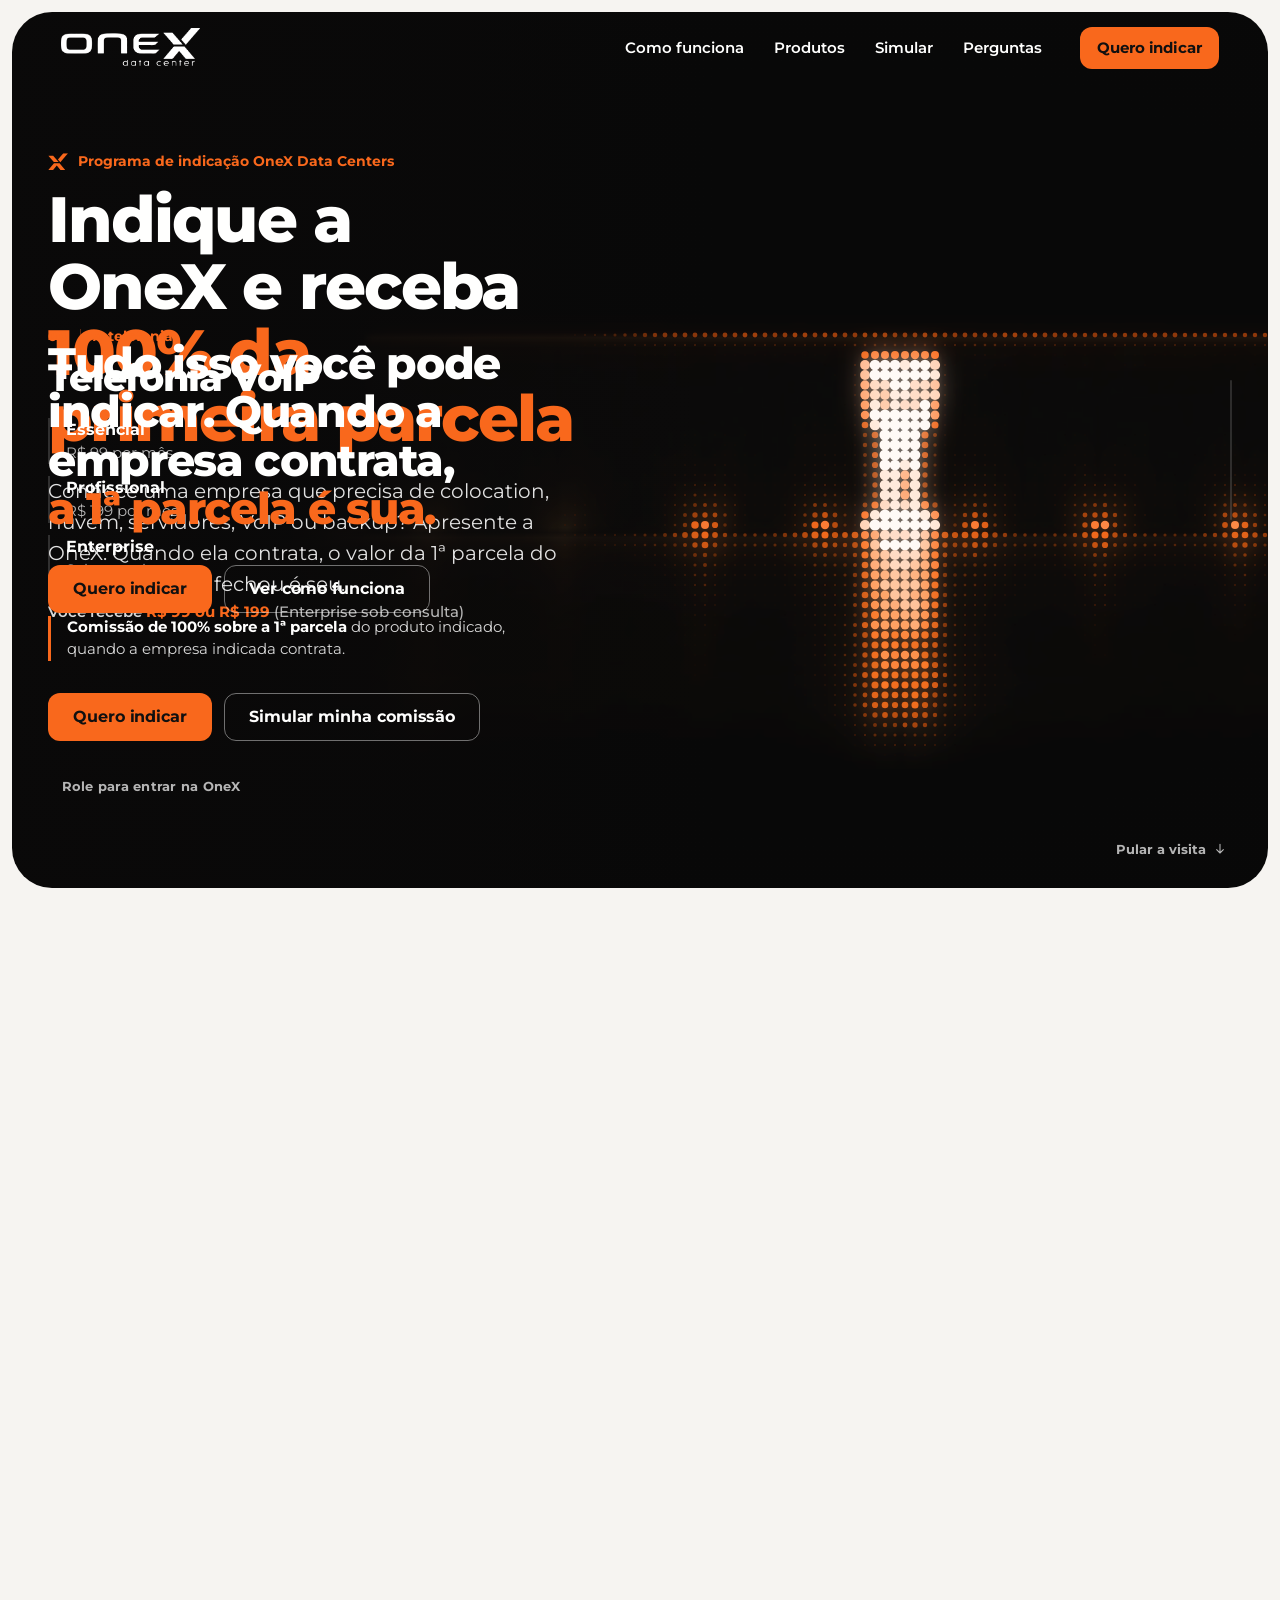
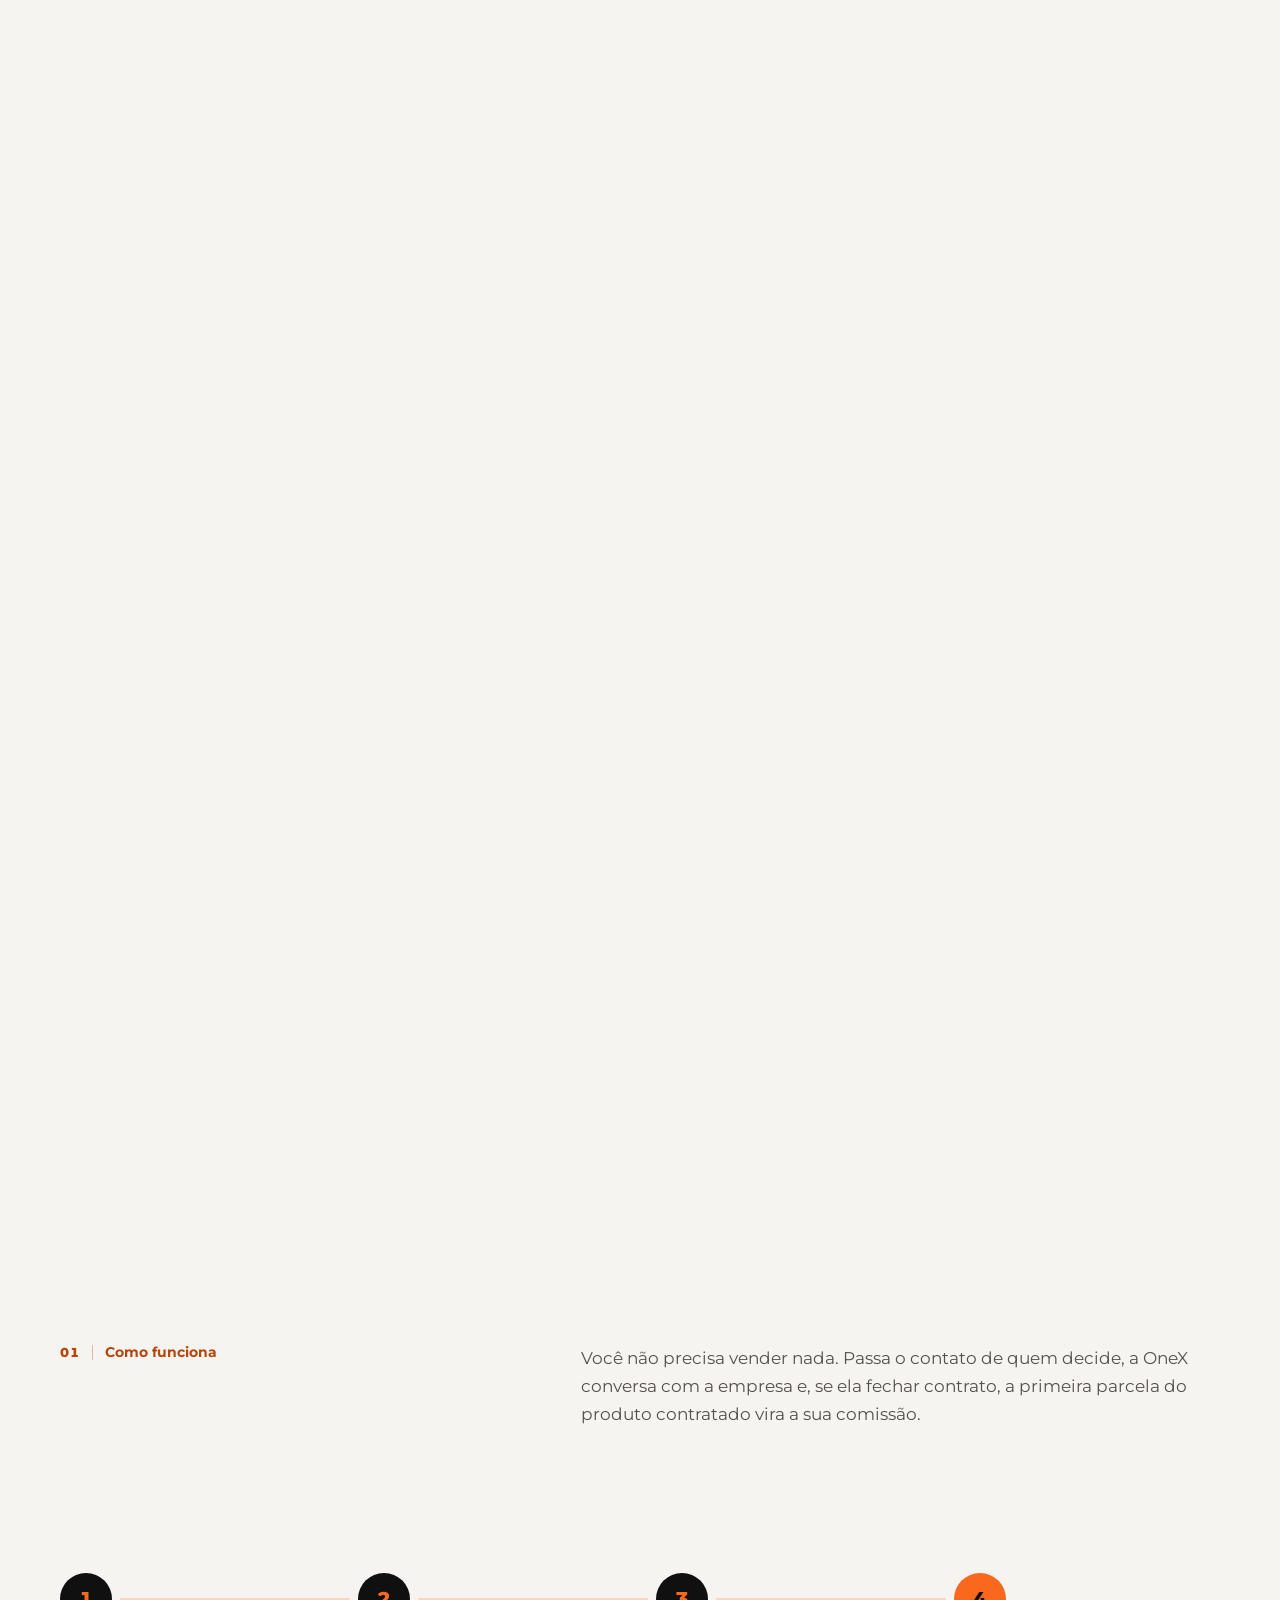
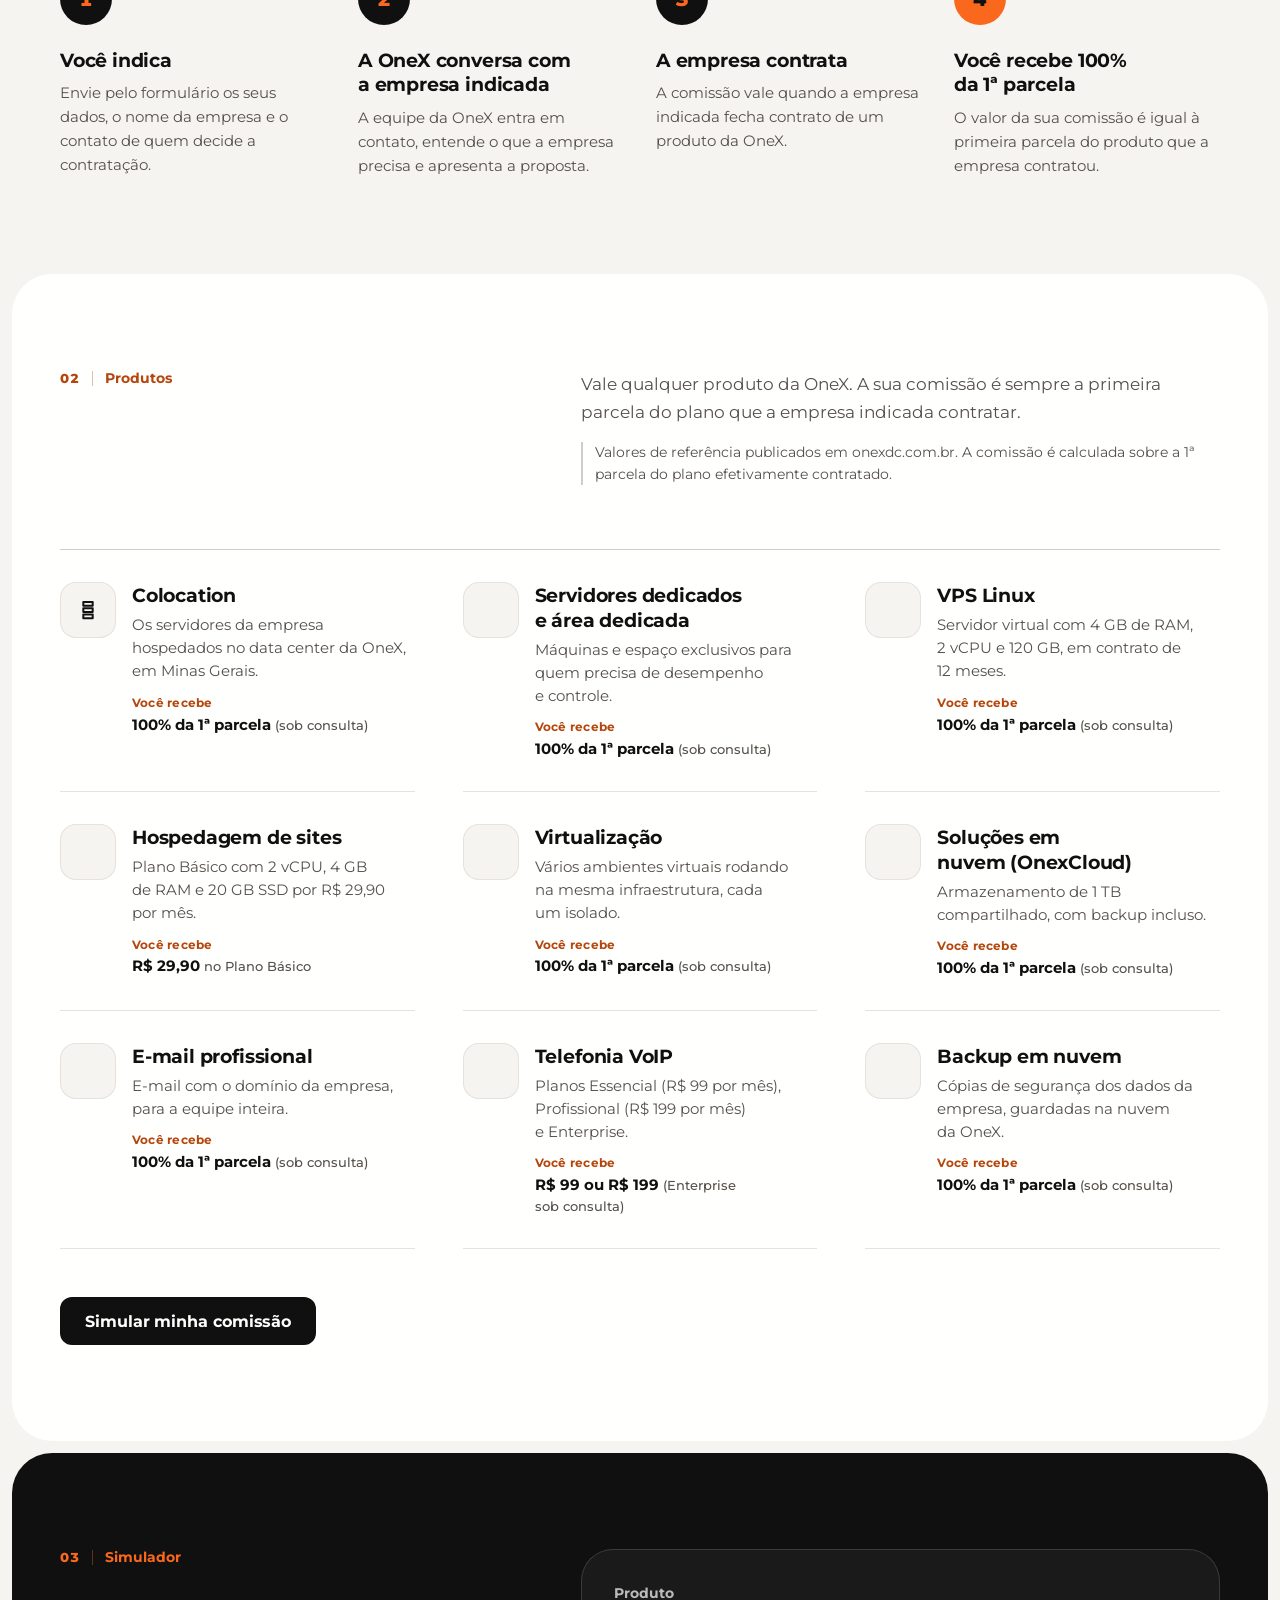
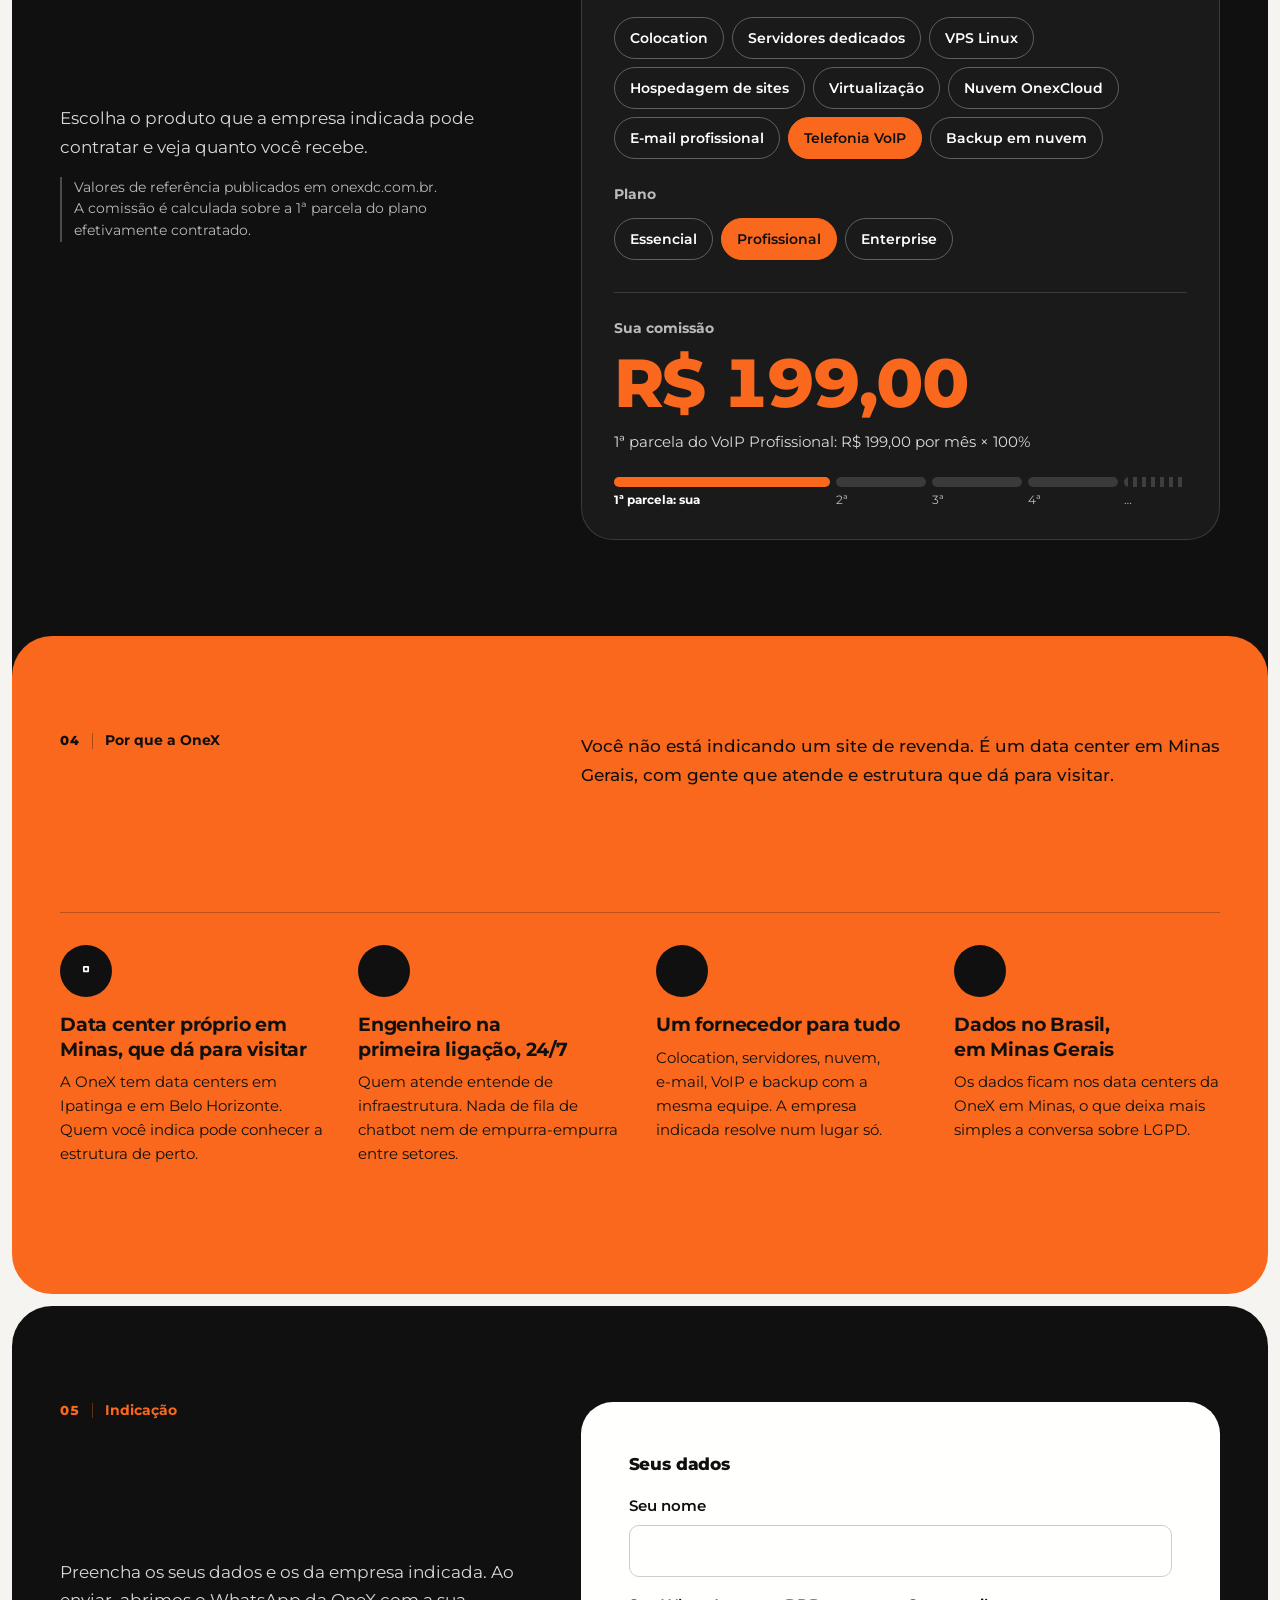
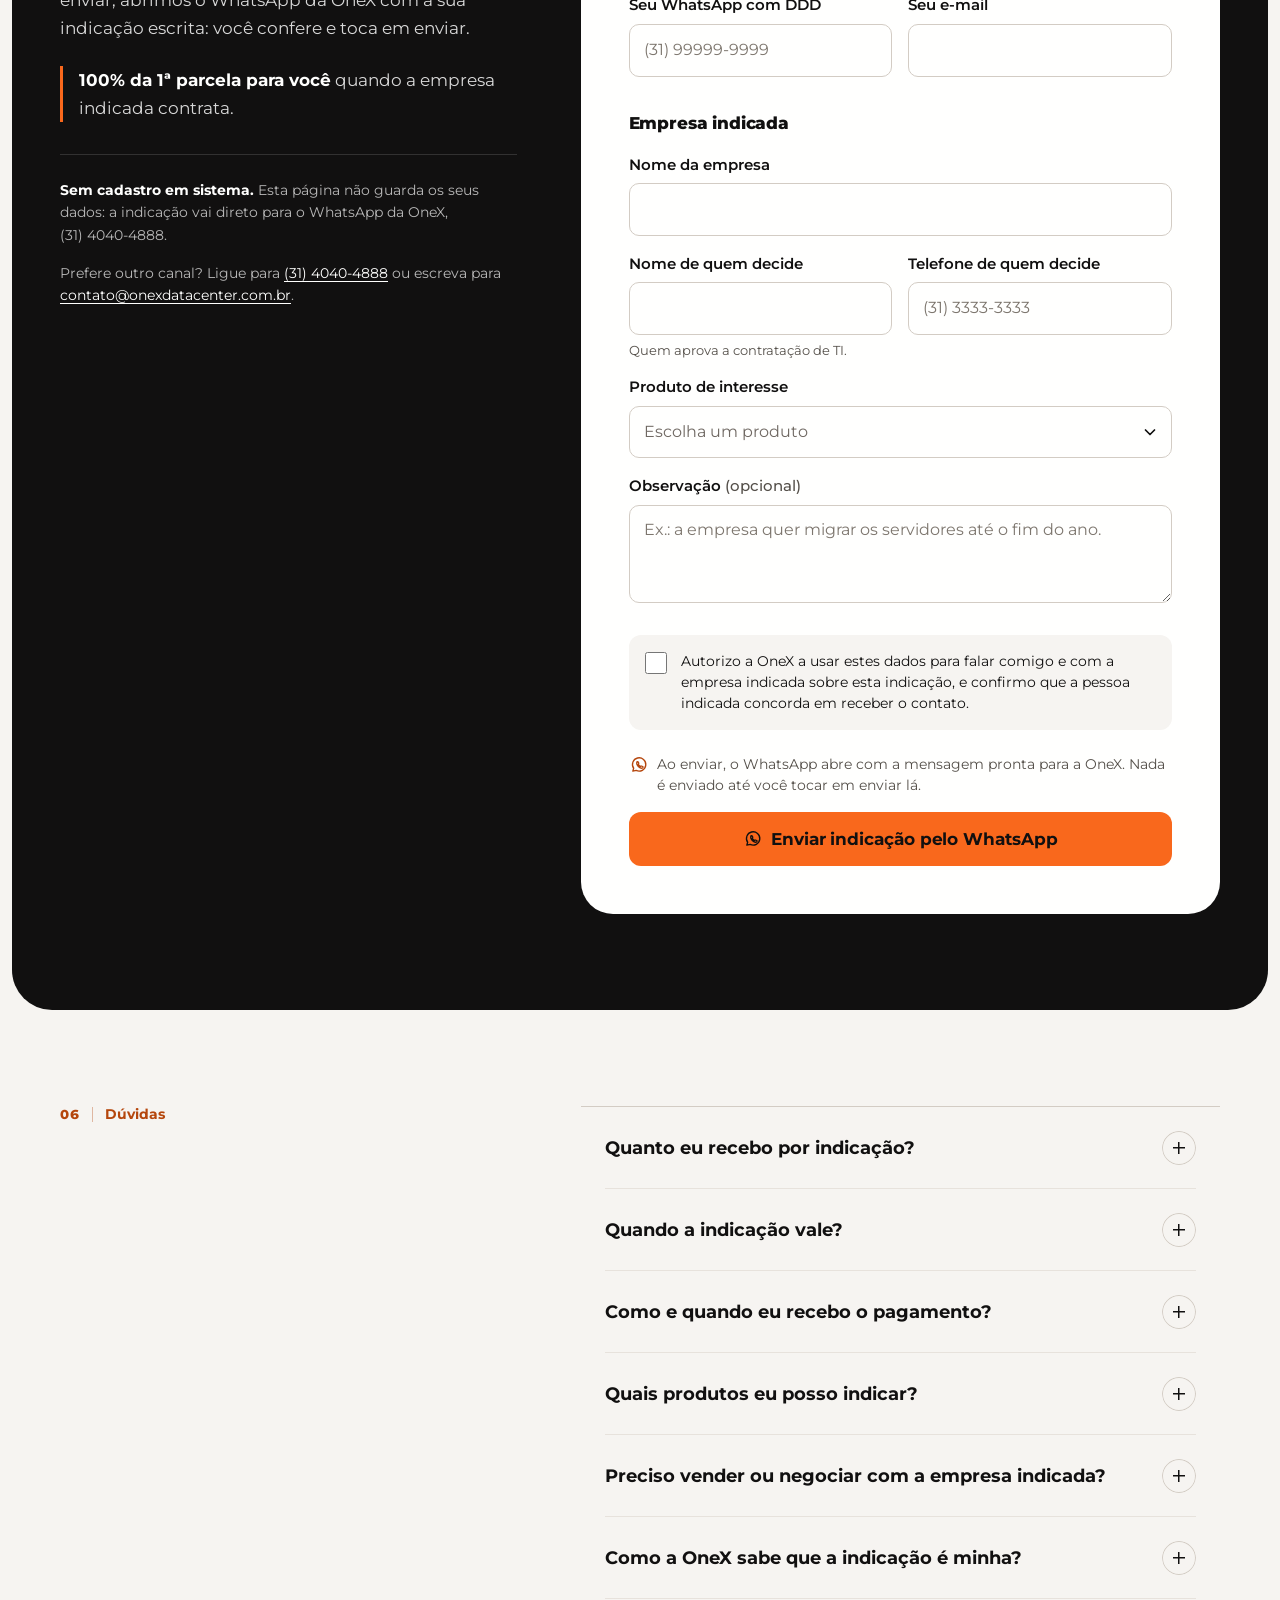
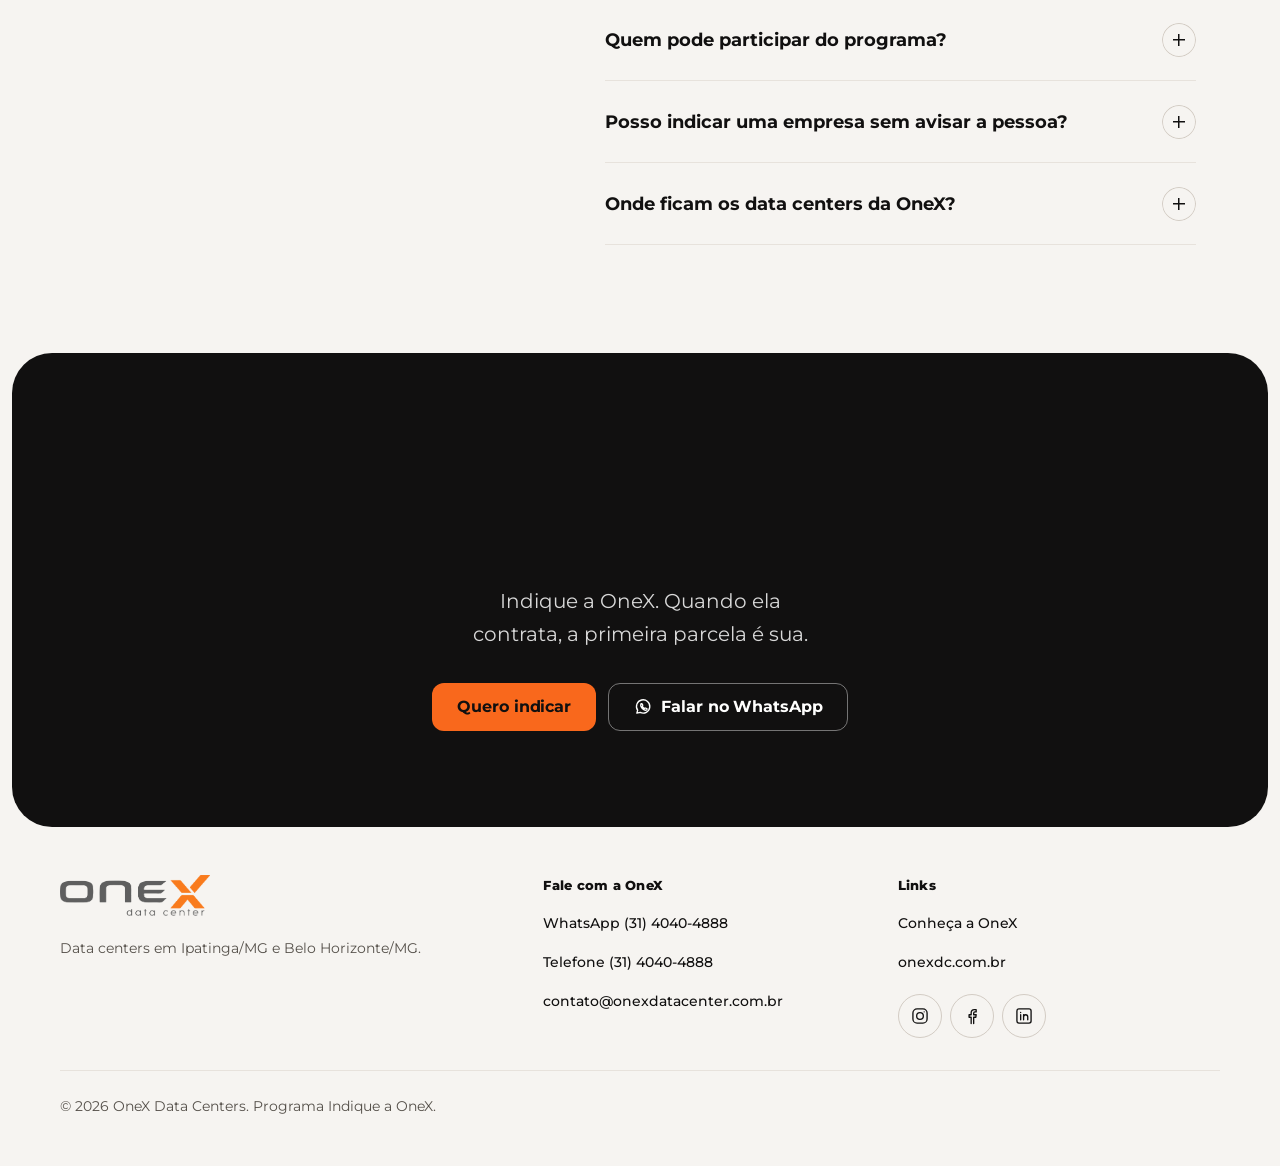
==== commit 76b22f49: "Hero novo: visita à OneX em pontos, guiada pela rolagem A rolagem leva para dentro da OneX (fachada," ====
--- a/index.html
+++ b/index.html
@@ -19,7 +19,7 @@
 <meta property="og:image" content="https://onexdc.com.br/indique/assets/img/og-indique.jpg">
 <meta property="og:image:width" content="1200">
 <meta property="og:image:height" content="630">
-<meta property="og:image:alt" content="Indique a OneX: 100% da 1ª parcela para quem indica. Logo da OneX Data Center sobre fitas de luz laranja cruzadas em X.">
+<meta property="og:image:alt" content="Indique a OneX: 100% da 1ª parcela para quem indica. Logo da OneX Data Center e o X da marca desenhado em pontos laranja sobre fundo preto.">
 <meta name="twitter:card" content="summary_large_image">
 <meta name="twitter:title" content="Indique a OneX e receba 100% da primeira parcela">
 <meta name="twitter:description" content="Indique uma empresa para a OneX Data Centers. Quando ela contrata, você recebe 100% da 1ª parcela do produto contratado.">
@@ -34,9 +34,10 @@
 <link rel="stylesheet" href="assets/css/indique.css">
 <!-- Intro: decidida antes da primeira pintura. Não roda com #âncora, aba oculta, página já rolada, movimento reduzido
      ou se já foi vista nesta sessão. ?intro=1 força (revisão), ?intro=0 pula e ?fx=0 entrega a composição estática. -->
-<script>(function(){var d=document.documentElement;d.classList.add("js");try{var q=location.search;if(/[?&]fx=0\b/.test(q)){d.classList.add("fx-0");return}if(/[?&]intro=0\b/.test(q)||matchMedia("(prefers-reduced-motion: reduce)").matches)return;if(!/[?&]intro=1\b/.test(q)&&(location.hash||document.hidden||window.pageYOffset>4||sessionStorage.getItem("onex-indique-intro")==="1"))return;d.classList.add("intro-ativa")}catch(e){}})();</script>
+<script>(function(){var d=document.documentElement;d.classList.add("js");try{var q=location.search;if(/[?&]fx=0\b/.test(q)){d.classList.add("fx-0");return}var rm=matchMedia("(prefers-reduced-motion: reduce)").matches;if(!rm&&"IntersectionObserver"in window&&!!document.createElement("canvas").getContext)d.classList.add("visita-on");if(/[?&]intro=0\b/.test(q)||rm)return;if(!/[?&]intro=1\b/.test(q)&&(location.hash||document.hidden||window.pageYOffset>4||sessionStorage.getItem("onex-indique-intro")==="1"))return;d.classList.add("intro-ativa")}catch(e){}})();</script>
 <script src="assets/js/intro.js" defer onerror="document.documentElement.classList.remove('intro-ativa')"></script>
 <script src="assets/js/indique.js" defer></script>
+<script src="assets/js/visita.js" defer onerror="document.documentElement.classList.remove('visita-on')"></script>
 <script type="application/ld+json">
 {
   "@context": "https://schema.org",
@@ -163,109 +164,105 @@
 <main id="conteudo" tabindex="-1">
   <span id="topo" class="ancora-topo"></span>
 
-  <!-- ===================== HERO ===================== -->
-  <section class="caixa caixa--navy hero" aria-labelledby="titulo" data-escuro data-hero>
-    <!-- fundo: pôster parado (sempre) e vídeo das fitas de luz (só com movimento liberado, na tela e com a aba visível) -->
-    <div class="hero__fundo" aria-hidden="true">
-      <img class="hero__poster" src="assets/img/conexao-x-poster.webp" alt="" width="1280" height="716" decoding="async">
-      <video class="hero__video" muted loop playsinline preload="none" disablepictureinpicture disableremoteplayback tabindex="-1"
-        data-video data-src="assets/video/conexao-x.mp4" data-src-pequeno="assets/video/conexao-x-720.mp4"></video>
-    </div>
-    <div class="hero__grade">
-      <div class="hero__texto">
-        <p class="hero__olho"><svg class="mini-x" viewBox="-4 -4 550 466" aria-hidden="true" focusable="false"><use href="#x-pecas"/></svg>Programa de indicação OneX Data Centers</p>
-        <h1 id="titulo"><span class="h1__a">Indique a OneX e receba</span> <span class="h1__b">100% da primeira parcela</span></h1>
-        <p class="hero__sub">Conhece uma empresa que precisa de colocation, nuvem, servidores, VoIP ou backup? Apresente a OneX. Quando ela contrata, o valor da 1ª parcela do produto que ela fechou é seu.</p>
-        <p class="hero__condicao"><strong>Comissão de 100% sobre a 1ª parcela</strong> do produto indicado, quando a empresa indicada contrata.</p>
-        <div class="hero__acoes">
-          <a class="botao" href="#indicar" data-cta-hero>Quero indicar</a>
-          <a class="botao botao--contorno" href="#simulador">Simular minha comissão</a>
+  <!-- ===================== HERO: VISITA À ONEX ===================== -->
+  <!-- A rolagem leva a pessoa para dentro da OneX: fachada → corredor → rack → rede → storage → telefonia → o X. Cada
+       parada mostra produtos que dá para indicar. As cenas são fotos ilustrativas geradas no Higgsfield, desenhadas em
+       pontos por assets/js/visita.js (efeito "Sunset" do editor ASCII do 21st.dev, refeito em Canvas2D).
+       Sem JS, com movimento reduzido ou ?fx=0: a fachada em pontos (imagem) fica atrás do texto e as paradas viram
+       cartões, cada um com a sua cena em pontos. -->
+  <section class="visita" id="visita" aria-labelledby="titulo" data-visita data-escuro>
+    <div class="visita__palco" data-visita-palco>
+      <div class="visita__moldura" aria-hidden="true" data-hero></div>
+      <div class="visita__arte" aria-hidden="true" data-visita-arte>
+        <picture>
+          <source media="(max-aspect-ratio: 9/10)" srcset="assets/img/visita/pontos-0-retrato.webp" width="780" height="1688">
+          <img class="visita__poster" src="assets/img/visita/pontos-0.webp" alt="" width="1600" height="900" fetchpriority="high" decoding="async">
+        </picture>
+        <canvas class="visita__tela" data-visita-tela></canvas>
+        <canvas class="visita__brilho" data-visita-brilho></canvas>
+      </div>
+
+      <div class="visita__coluna">
+        <div class="visita__abertura" data-parada="0">
+          <p class="hero__olho"><svg class="mini-x" viewBox="-4 -4 550 466" aria-hidden="true" focusable="false"><use href="#x-pecas"/></svg>Programa de indicação OneX Data Centers</p>
+          <h1 id="titulo"><span class="h1__a">Indique a OneX e receba</span> <span class="h1__b">100% da primeira parcela</span></h1>
+          <p class="hero__sub">Conhece uma empresa que precisa de colocation, nuvem, servidores, VoIP ou backup? Apresente a OneX. Quando ela contrata, o valor da 1ª parcela do produto que ela fechou é seu.</p>
+          <p class="hero__condicao"><strong>Comissão de 100% sobre a 1ª parcela</strong> do produto indicado, quando a empresa indicada contrata.</p>
+          <div class="hero__acoes">
+            <a class="botao" href="#indicar" data-cta-hero>Quero indicar</a>
+            <a class="botao botao--contorno" href="#simulador">Simular minha comissão</a>
+          </div>
+          <p class="visita__dica" aria-hidden="true"><span></span>Role para entrar na OneX</p>
         </div>
-      </div>
-
-      <!-- A indicação contada sem depender de texto (uma vez, quando o hero aparece; de novo a cada volta à tela).
-           As pernas do X da OneX apontam para as duas pontas da história: você (esquerda) e a empresa indicada (direita).
-           1) você → empresa: o traço laranja corre por baixo; 2) a empresa acende e assina o contrato (selo);
-           3) empresa → X: o traço sobe pela perna direita e as três peças do X travam no lugar (a arte oficial entra
-           por cima); 4) X → você: o traço desce pela perna esquerda e o valor volta: "100% da 1ª parcela".
-           Sem JavaScript, com movimento reduzido ou com ?fx=0 fica o quadro final, com a história inteira e o sentido
-           marcado pelas setas. Palco: viewBox -250 -250 500 460; roteiro de tempos em assets/css/indique.css. -->
-      <div class="cena" aria-hidden="true" data-cena>
-        <svg class="cena__svg" viewBox="-250 -250 500 460" focusable="false">
-          <defs>
-            <radialGradient id="cn-brilho-grad"><stop offset="0" stop-color="#F9681C" stop-opacity=".5"/><stop offset="1" stop-color="#F9681C" stop-opacity="0"/></radialGradient>
-          </defs>
-          <!-- trilhos fantasmas: o caminho inteiro, apagado -->
-          <g class="cn-trilhos">
-            <path d="M-133 60H133"/>
-            <path d="M147.2 29.45L63.6 -69.6"/>
-            <path d="M-63.6 -69.6L-147.2 29.45"/>
-          </g>
-          <!-- o traço laranja, um trecho por gesto -->
-          <path class="cn-linha cn-linha--1" pathLength="1" d="M-133 60H133"/>
-          <path class="cn-linha cn-linha--2" pathLength="1" d="M147.2 29.45L63.6 -69.6"/>
-          <path class="cn-linha cn-linha--3" pathLength="1" d="M-63.6 -69.6L-147.2 29.45"/>
-          <!-- sentido de cada trecho (aparece quando o trecho termina; na composição estática, sempre) -->
-          <g class="cn-setas">
-            <path class="cn-seta cn-seta--1" d="M-5 -6.5L3 0-5 6.5" transform="translate(0 60)"/>
-            <path class="cn-seta cn-seta--2" d="M-5 -6.5L3 0-5 6.5" transform="translate(105.4 -20.08) rotate(-130.2)"/>
-            <path class="cn-seta cn-seta--3" d="M-5 -6.5L3 0-5 6.5" transform="translate(-105.4 -20.08) rotate(130.2)"/>
-          </g>
-
-          <!-- o X da OneX: centrado no chevron; peças medidas + arte oficial por cima -->
-          <g transform="translate(-81.38 -236) scale(.35)">
-            <g class="cn-x-fantasma">
-              <path d="M1.5 69 L134.5 69 L284.5 243 L151.5 243 Z"/>
-              <path d="M414 0 L542 0 L331 244 L265 168 Z"/>
-              <path d="M156.6 273 L309.5 273 L465 458 L335 458 L233 339 L132 458 L0 458 Z"/>
-            </g>
-            <path class="cn-peca cn-peca--a" d="M1.5 69 L134.5 69 L284.5 243 L151.5 243 Z"/>
-            <path class="cn-peca cn-peca--b" d="M414 0 L542 0 L331 244 L265 168 Z"/>
-            <path class="cn-peca cn-peca--c" d="M156.6 273 L309.5 273 L465 458 L335 458 L233 339 L132 458 L0 458 Z"/>
-            <image class="cn-x-oficial" href="assets/img/onex-x.webp" x="0" y="0" width="541" height="458"/>
-          </g>
-
-          <!-- você -->
-          <g transform="translate(-173 60)">
-            <circle class="cn-brilho" r="78" fill="url(#cn-brilho-grad)"/>
-            <g class="cn-no cn-no--voce">
-              <circle class="cn-no__base" r="34"/>
-              <circle class="cn-no__aro" r="40"/>
-              <g class="cn-no__icone"><circle cx="0" cy="-8.5" r="8"/><path d="M-15 17c0-9.4 6.7-14.5 15-14.5S15 7.6 15 17"/></g>
-            </g>
-          </g>
-          <!-- a empresa indicada -->
-          <g transform="translate(173 60)">
-            <circle class="cn-pulso" r="40"/>
-            <g class="cn-no cn-no--empresa">
-              <circle class="cn-no__base" r="34"/>
-              <circle class="cn-no__aro" r="40"/>
-              <g class="cn-no__icone"><path d="M-13 17V-12.5a1.5 1.5 0 0 1 1.5-1.5h12a1.5 1.5 0 0 1 1.5 1.5V17M2 -2h9.5A1.5 1.5 0 0 1 13 -.5V17M-18 17h35"/><path class="cn-janelas" d="M-8 -7.5h1M-3 -7.5h1M-8 -1h1M-3 -1h1M-8 5.5h1M-3 5.5h1M6.5 4h1M6.5 10h1"/></g>
-            </g>
-          </g>
-          <!-- o contrato da empresa: folha, assinatura e selo -->
-          <g transform="translate(200 -12)">
-            <g class="cn-doc">
-              <rect class="cn-doc__folha" x="-20" y="-26" width="40" height="52" rx="5"/>
-              <path class="cn-doc__texto" d="M-11 -14h22M-11 -6h22M-11 2h13"/>
-              <path class="cn-doc__assinatura" pathLength="1" d="M-11 16c2.5-5 4.5-5.5 5.5-2s2.5 3.5 4.5 0 3.5-3.5 4.5-.5 3 2 7-1"/>
-              <g transform="translate(20 -26)"><g class="cn-doc__selo"><circle r="10.5"/><path d="M-4.6 .3l3 3 6.2-6.2"/></g></g>
-            </g>
-          </g>
-
-          <!-- a ponta do traço (uma por trecho): o transform de fora anda, o de dentro acende e apaga -->
-          <g class="cn-caneta cn-caneta--1"><g class="cn-caneta__luz"><circle class="cn-caneta__halo" r="11"/><circle r="4.5"/></g></g>
-          <g class="cn-caneta cn-caneta--2"><g class="cn-caneta__luz"><circle class="cn-caneta__halo" r="11"/><circle r="4.5"/></g></g>
-          <g class="cn-caneta cn-caneta--3"><g class="cn-caneta__luz"><circle class="cn-caneta__halo" r="11"/><circle r="4.5"/></g></g>
-        </svg>
-        <!-- só dois textos na arte: quem é você e o que volta para você -->
-        <span class="cn-rotulo" style="--x:-173;--y:96">Você</span>
-        <span class="cn-valor" style="--x:-173;--y:122"><strong>100%</strong><span>da 1ª parcela</span></span>
-      </div>
-    </div>
-    <button class="hero__pausa" type="button" aria-pressed="false" aria-label="Pausar a animação de fundo" hidden data-video-pausa>
-      <svg viewBox="0 0 24 24" aria-hidden="true" focusable="false"><path class="pausa__icone" d="M9 6.5v11M15 6.5v11"/><path class="tocar__icone" d="M8.5 6.2v11.6L18 12z"/></svg>
-    </button>
+
+        <h2 class="so-leitor">Uma visita à OneX: o que você pode indicar</h2>
+        <ol class="visita__paradas">
+          <li class="parada" data-parada="1">
+            <img class="parada__cena" src="assets/img/visita/pontos-1.webp" alt="" width="800" height="450" loading="lazy" decoding="async">
+            <p class="indice" aria-hidden="true"><span>01</span>O corredor</p>
+            <h3 class="parada__titulo">Colocation e área dedicada</h3>
+            <ul class="parada__itens">
+              <li><strong>Colocation</strong> Os servidores da empresa hospedados no data center da OneX, em Minas Gerais.</li>
+              <li><strong>Área dedicada</strong> Um espaço só da empresa dentro do data center.</li>
+            </ul>
+            <p class="parada__ganho">Você recebe <strong>100% da 1ª parcela</strong> <span>(sob consulta)</span></p>
+          </li>
+          <li class="parada" data-parada="2">
+            <img class="parada__cena" src="assets/img/visita/pontos-2.webp" alt="" width="800" height="450" loading="lazy" decoding="async">
+            <p class="indice" aria-hidden="true"><span>02</span>O rack</p>
+            <h3 class="parada__titulo">Servidores, VPS e virtualização</h3>
+            <ul class="parada__itens">
+              <li><strong>Servidores dedicados</strong> Máquinas exclusivas para quem precisa de desempenho e controle.</li>
+              <li><strong>VPS Linux</strong> 4 GB de RAM, 2 vCPU e 120 GB, em contrato de 12 meses.</li>
+              <li><strong>Virtualização</strong> Vários ambientes virtuais na mesma infraestrutura, cada um isolado.</li>
+            </ul>
+            <p class="parada__ganho">Você recebe <strong>100% da 1ª parcela</strong> <span>(sob consulta)</span></p>
+          </li>
+          <li class="parada" data-parada="3">
+            <img class="parada__cena" src="assets/img/visita/pontos-3.webp" alt="" width="800" height="450" loading="lazy" decoding="async">
+            <p class="indice" aria-hidden="true"><span>03</span>A rede</p>
+            <h3 class="parada__titulo">Nuvem, sites e e-mail</h3>
+            <ul class="parada__itens">
+              <li><strong>OnexCloud</strong> Armazenamento de 1 TB compartilhado, com backup incluso.</li>
+              <li><strong>Hospedagem de sites</strong> Plano Básico com 2 vCPU, 4 GB de RAM e 20 GB SSD por R$&nbsp;29,90 por mês.</li>
+              <li><strong>E-mail profissional</strong> Com o domínio da empresa, para a equipe inteira.</li>
+            </ul>
+            <p class="parada__ganho">Você recebe <strong>100% da 1ª parcela</strong> <span>(R$&nbsp;29,90 no Plano Básico de hospedagem)</span></p>
+          </li>
+          <li class="parada" data-parada="4">
+            <img class="parada__cena" src="assets/img/visita/pontos-4.webp" alt="" width="800" height="450" loading="lazy" decoding="async">
+            <p class="indice" aria-hidden="true"><span>04</span>O storage</p>
+            <h3 class="parada__titulo">Backup em nuvem</h3>
+            <ul class="parada__itens">
+              <li><strong>Backup em nuvem</strong> Cópias de segurança dos dados da empresa, guardadas na nuvem da OneX.</li>
+            </ul>
+            <p class="parada__ganho">Você recebe <strong>100% da 1ª parcela</strong> <span>(sob consulta)</span></p>
+          </li>
+          <li class="parada" data-parada="5">
+            <img class="parada__cena" src="assets/img/visita/pontos-5.webp" alt="" width="800" height="450" loading="lazy" decoding="async">
+            <p class="indice" aria-hidden="true"><span>05</span>A telefonia</p>
+            <h3 class="parada__titulo">Telefonia VoIP</h3>
+            <ul class="parada__itens">
+              <li><strong>Essencial</strong> R$&nbsp;99 por mês.</li>
+              <li><strong>Profissional</strong> R$&nbsp;199 por mês.</li>
+              <li><strong>Enterprise</strong> Sob consulta.</li>
+            </ul>
+            <p class="parada__ganho">Você recebe <strong>R$&nbsp;99 ou R$&nbsp;199</strong> <span>(Enterprise sob consulta)</span></p>
+          </li>
+        </ol>
+
+        <div class="visita__fim" data-parada="6">
+          <p class="visita__fim-titulo">Tudo isso você pode indicar. Quando a empresa contrata, <span>a 1ª parcela é sua.</span></p>
+          <div class="hero__acoes">
+            <a class="botao" href="#indicar">Quero indicar</a>
+            <a class="botao botao--contorno" href="#como-funciona">Ver como funciona</a>
+          </div>
+        </div>
+      </div>
+
+      <div class="visita__progresso" aria-hidden="true"><span data-visita-progresso></span></div>
+      <a class="visita__pular" href="#como-funciona">Pular a visita<svg class="icone-inline" viewBox="0 0 24 24" aria-hidden="true" focusable="false"><use href="#i-seta"/></svg></a>
+    </div>
   </section>
 
   <!-- ===================== COMO FUNCIONA ===================== -->
--- a/assets/css/indique.css
+++ b/assets/css/indique.css
@@ -15,6 +15,7 @@
   --preto: #111010;
   --preto-2: #1C1A19;        /* nós e painéis sobre o navy */
   --preto-3: #2A2725;        /* hover do botão escuro */
+  --preto-fundo: #0A0909;    /* palco da visita (atrás dos pontos) */
   --laranja: #F9681C;       /* acento: botões (texto navy, 6,2:1), traços, destaques grandes sobre o navy */
   --laranja-forte: #F26522; /* hover do botão */
   --laranja-x: #F97A20;     /* laranja do X oficial (peças vetoriais antes da arte oficial entrar) */
@@ -236,154 +237,135 @@
 @keyframes traco { from { stroke-dashoffset: 1.01; } to { stroke-dashoffset: 0; } }
 
 /* ==========================================================================
-   HERO
-   ========================================================================== */
-.hero { margin-top: var(--caixa-margem); }
-.hero__fundo { position: absolute; inset: 0; z-index: -1; pointer-events: none; overflow: hidden; }
-.hero__poster, .hero__video { position: absolute; inset: 0; width: 100%; height: 100%; max-width: none; object-fit: cover; object-position: 50% 62%; }
-.hero__poster { opacity: 0.5; }
-.hero__video { opacity: 0; transition: opacity 900ms var(--ease-out); }
-.hero__video.tocando { opacity: 0.5; }
-/* véu navy: o texto fica sempre sobre fundo escuro e calmo; a luz aparece por baixo da arte */
-.hero__fundo::after { content: ""; position: absolute; inset: 0; background: linear-gradient(180deg, rgba(17, 16, 16, 0.9) 0%, rgba(17, 16, 16, 0.82) 48%, rgba(17, 16, 16, 0.5) 78%, rgba(17, 16, 16, 0.72) 100%); }
-@media (min-width: 960px) {
-  .hero__fundo::after { background: linear-gradient(90deg, rgba(17, 16, 16, 0.96) 0%, rgba(17, 16, 16, 0.88) 38%, rgba(17, 16, 16, 0.48) 70%, rgba(17, 16, 16, 0.64) 100%); }
-}
-.hero__grade { max-width: calc(var(--largura) + 2 * var(--lateral)); margin: 0 auto; padding: calc(var(--altura-topo) + var(--e6)) var(--lateral) var(--e7); display: grid; gap: var(--e6); }
-.hero__texto { max-width: 38rem; }
+   HERO: VISITA À ONEX
+   A rolagem leva a pessoa para dentro da OneX (fachada → corredor → rack → rede → storage → telefonia → o X); cada
+   parada mostra produtos que dá para indicar. As cenas são desenhadas em pontos por assets/js/visita.js (efeito
+   "Sunset" do editor ASCII do 21st.dev, refeito em Canvas2D com a paleta da OneX; parâmetros comentados no JS).
+   Base (sem JS, movimento reduzido, ?fx=0): caixa preta com a fachada em pontos atrás do texto e as paradas como
+   cartões, cada um com a sua cena em pontos. html.visita-on (decidido no <head>): a seção fica alta, o palco fica
+   preso na tela, começa como caixa (o papel em volta), abre para a tela inteira ao entrar e volta a ser caixa no fim;
+   o JS troca as cenas e as legendas conforme a rolagem (--visita-m: 1 = caixa, 0 = tela inteira).
+   ========================================================================== */
+.visita { position: relative; margin: var(--caixa-margem) var(--caixa-margem) 0; border-radius: var(--caixa-raio); background: var(--preto-fundo); color: var(--sobre-preto); overflow: hidden; overflow: clip; isolation: isolate; }
+.visita h1, .visita h3, .visita strong { color: var(--branco); }
+.visita .indice { color: var(--laranja); }
+.visita a:not(.botao) { color: var(--branco); }
+.visita :focus-visible { outline-color: var(--branco); }
+.visita__palco { position: relative; }
+.visita__moldura { position: absolute; inset: 0 0 auto; height: min(100svh, 940px); border-radius: var(--caixa-raio); pointer-events: none; }
+.visita__arte { position: absolute; inset: 0 0 auto; height: min(100svh, 940px); z-index: -1; overflow: hidden; pointer-events: none; background: var(--preto-fundo); }
+.visita__poster { position: absolute; inset: 0; width: 100%; height: 100%; max-width: none; object-fit: cover; transition: opacity 700ms var(--ease-out); }
+.visita__tela, .visita__brilho { display: none; }
+/* vinheta (55%) e o véu que segura o texto: embaixo no retrato, à esquerda na paisagem; na base, o fim esfuma no preto */
+.visita__arte::after { content: ""; position: absolute; inset: 0; background: linear-gradient(0deg, var(--preto-fundo) 0%, rgba(10, 9, 9, 0.88) 34%, rgba(10, 9, 9, 0) 64%), radial-gradient(130% 90% at 50% 30%, rgba(10, 9, 9, 0) 42%, rgba(10, 9, 9, 0.55) 100%); }
+@media (min-aspect-ratio: 9/10) {
+  .visita__arte::after { background: linear-gradient(0deg, var(--preto-fundo) 0%, rgba(10, 9, 9, 0) 22%), linear-gradient(90deg, rgba(10, 9, 9, 0.9) 0%, rgba(10, 9, 9, 0.66) 30%, rgba(10, 9, 9, 0) 56%), radial-gradient(110% 100% at 66% 50%, rgba(10, 9, 9, 0) 42%, rgba(10, 9, 9, 0.55) 100%); }
+}
+
+/* texto de abertura (o hero de fato) */
+.visita__coluna { position: relative; max-width: calc(var(--largura) + 2 * var(--lateral)); margin: 0 auto; padding: 0 var(--lateral) var(--e8); }
+.visita__abertura { min-height: min(100svh, 940px); display: flex; flex-direction: column; justify-content: flex-end; padding: calc(var(--altura-topo) + var(--e8)) 0 var(--e7); max-width: 38rem; }
+@media (min-aspect-ratio: 9/10) { .visita__abertura { justify-content: center; } }
 .hero__olho { display: flex; align-items: center; gap: 10px; margin-bottom: var(--e4); font-size: 0.875rem; font-weight: 700; line-height: 1.3; color: var(--laranja); }
 .mini-x { width: 20px; height: auto; flex: none; fill: var(--laranja); }
-.hero h1 { color: var(--branco); font-weight: 800; font-size: var(--t-h1); line-height: 1.04; letter-spacing: -0.03em; }
+.visita h1 { font-weight: 800; font-size: var(--t-h1); line-height: 1.04; letter-spacing: -0.03em; }
 .h1__a, .h1__b { display: block; }
-.h1__b { color: var(--laranja); }
+.visita .h1__b { color: var(--laranja); }
 .hero__sub { margin-top: var(--e5); font-size: clamp(1.0625rem, 1rem + 0.35vw, 1.25rem); line-height: 1.55; color: rgba(255, 255, 255, 0.88); max-width: 34rem; }
 .hero__condicao { font-size: 0.9375rem; line-height: 1.5; padding-left: var(--e4); border-left: 3px solid var(--laranja); max-width: 31rem; color: var(--sobre-preto); }
 .hero__acoes { margin-top: var(--e6); display: flex; flex-wrap: wrap; gap: var(--e3); }
 @media (max-width: 420px) { .hero__acoes .botao { flex: 1 1 100%; } }
-@media (min-width: 960px) {
-  .hero__grade { grid-template-columns: minmax(0, 1fr) minmax(0, min(580px, 47%)); align-items: center; gap: var(--e7); min-height: min(880px, calc(100svh - var(--caixa-margem))); padding-top: calc(var(--altura-topo) + var(--e7)); padding-bottom: var(--e8); }
-}
 /* entrada do texto (só CSS; com a intro, espera a dissolução) */
-.hero__olho, .h1__a, .h1__b, .hero__sub, .hero__condicao, .hero__acoes { animation: sobe 800ms var(--ease-out) backwards; }
+.hero__olho, .h1__a, .h1__b, .hero__sub, .hero__condicao, .visita__abertura .hero__acoes { animation: sobe 800ms var(--ease-out) backwards; }
 .hero__olho { animation-delay: calc(var(--rise-start, 0s) + 80ms); }
 .h1__a { animation-delay: calc(var(--rise-start, 0s) + 140ms); }
 .h1__b { animation-delay: calc(var(--rise-start, 0s) + 230ms); }
 .hero__sub { animation-delay: calc(var(--rise-start, 0s) + 320ms); }
 .hero__condicao { animation-delay: calc(var(--rise-start, 0s) + 400ms); }
-.hero__acoes { animation-delay: calc(var(--rise-start, 0s) + 480ms); }
+.visita__abertura .hero__acoes { animation-delay: calc(var(--rise-start, 0s) + 480ms); }
 @keyframes sobe { from { opacity: 0; transform: translateY(18px); } }
-
-/* botão de pausa do vídeo de fundo (WCAG 2.2.2: movimento em loop ao lado de conteúdo pede como parar) */
-.hero__pausa {
-  position: absolute; right: var(--e4); bottom: var(--e4); z-index: 2; width: 40px; height: 40px; padding: 10px; border-radius: 50%;
-  border: 1px solid rgba(255, 255, 255, 0.3); background: rgba(17, 16, 16, 0.55); color: var(--branco); cursor: pointer;
-  touch-action: manipulation; transition: background-color var(--d-micro) var(--ease-out), border-color var(--d-micro) var(--ease-out);
-}
-.hero__pausa:hover { background: rgba(255, 255, 255, 0.12); border-color: rgba(255, 255, 255, 0.6); }
-.hero__pausa svg { width: 18px; height: 18px; fill: none; stroke: currentColor; stroke-width: 2; stroke-linecap: round; stroke-linejoin: round; }
-.hero__pausa .tocar__icone { display: none; }
-.hero__pausa[aria-pressed="true"] .tocar__icone { display: block; fill: currentColor; stroke: none; }
-.hero__pausa[aria-pressed="true"] .pausa__icone { display: none; }
-
-/* ==========================================================================
-   CENA DO HERO: a indicação contada sem depender de texto
-   Palco: viewBox -250 -250 500 460. O X fica no topo (centrado no chevron); as pernas dele apontam para você
-   (-173, 60) e para a empresa indicada (173, 60). O quadro final (sem JS, movimento reduzido, ?fx=0) é o estado base;
-   .em-cena toca a história uma vez e para no quadro final; .pausada congela (aba oculta e repouso fora da tela).
-   ROTEIRO (s, a partir de .em-cena)
-   0,00–0,50  você e a empresa sobem 8 px e aparecem (0,12 s entre os dois); trilhos pontilhados acendem
-   0,05–0,45  o X aparece só em contorno (fantasma)
-   0,35–0,70  aro laranja em você: é você quem age
-   0,55–1,35  1º gesto: o traço corre de você até a empresa (ponta de luz na frente) ................ T1 + T2
-   1,30       a empresa acende (aro) e solta um pulso único
-   1,45–1,90  o contrato sobe da empresa; 1,75–2,25 a assinatura se desenha; 2,15–2,55 o selo assenta
-   2,40–3,00  2º gesto: o traço sobe da empresa pela perna direita do X
-   2,95–3,99  as três peças do X correm pelos eixos e travam no lugar (0,07 s entre elas); o contorno some
-   3,40–3,70  a arte oficial do X entra por cima das peças
-   3,55–4,15  3º gesto: o traço desce pela perna esquerda do X até você
-   4,10–4,65  brilho em você e o cartão "100% da 1ª parcela" sobe (o único brilho da cena)
-   Cada trecho ganha a seta de sentido quando termina. Total: 4,65 s; depois, parado.
-   ========================================================================== */
-.cena { position: relative; width: 100%; max-width: 580px; margin-inline: auto; aspect-ratio: 500 / 460; container-type: inline-size; animation: aparece 700ms var(--ease-out) backwards; animation-delay: calc(var(--rise-start, 0s) + 200ms); }
-.cena { isolation: isolate; }
-@media (min-width: 600px) and (max-width: 959.98px) { .cena { max-width: 500px; } }
-/* um "remanso" navy atrás da arte: a luz do vídeo fica em volta e não disputa com o traço da história */
-.cena::before { content: ""; position: absolute; z-index: -1; inset: -8% -14%; background: radial-gradient(closest-side, rgba(17, 16, 16, 0.82), rgba(17, 16, 16, 0.55) 62%, rgba(17, 16, 16, 0)); pointer-events: none; }
-.cena__svg { position: absolute; inset: 0; width: 100%; height: 100%; overflow: visible; }
-.cn-trilhos path { fill: none; stroke: rgba(255, 255, 255, 0.2); stroke-width: 2; stroke-linecap: round; stroke-dasharray: 0.1 7; }
-.cn-linha { fill: none; stroke: var(--laranja); stroke-width: 3.2; stroke-linecap: round; stroke-dasharray: 1 2; stroke-dashoffset: 0; }
-.cn-seta { fill: none; stroke: var(--laranja); stroke-width: 3; stroke-linecap: round; stroke-linejoin: round; }
-.cn-x-fantasma path { fill: none; stroke: rgba(255, 255, 255, 0.34); stroke-width: 5; stroke-linejoin: round; opacity: 0; }
-.cn-peca { fill: var(--laranja-x); opacity: 0; }
-.cn-no__base { fill: var(--preto-2); stroke: rgba(255, 255, 255, 0.22); stroke-width: 1.5; }
-.cn-no__aro { fill: none; stroke: var(--laranja); stroke-width: 2.5; }
-.cn-no__icone { fill: none; stroke: var(--branco); stroke-width: 2.4; stroke-linecap: round; stroke-linejoin: round; }
-.cn-janelas { stroke-width: 2.8; }
-.cn-pulso { fill: none; stroke: var(--laranja); stroke-width: 2; opacity: 0; transform-box: fill-box; transform-origin: center; }
-.cn-doc__folha { fill: var(--branco); }
-.cn-doc__texto { fill: none; stroke: #CFC8C0; stroke-width: 2.6; stroke-linecap: round; }
-.cn-doc__assinatura { fill: none; stroke: var(--preto); stroke-width: 2.2; stroke-linecap: round; stroke-linejoin: round; stroke-dasharray: 1 2; }
-.cn-doc__selo { transform-box: fill-box; transform-origin: center; }
-.cn-doc__selo circle { fill: var(--laranja); stroke: var(--preto); stroke-width: 2.5; }
-.cn-doc__selo path { fill: none; stroke: var(--preto); stroke-width: 2.6; stroke-linecap: round; stroke-linejoin: round; }
-.cn-caneta__luz { opacity: 0; }
-.cn-caneta__luz circle { fill: var(--branco); }
-.cn-caneta__luz .cn-caneta__halo { fill: var(--laranja); opacity: 0.38; }
-/* textos da arte em HTML (nítidos e legíveis em qualquer largura), presos às coordenadas do palco */
-.cn-rotulo, .cn-valor { position: absolute; left: calc((var(--x) + 250) / 500 * 100%); top: calc((var(--y) + 250) / 460 * 100%); }
-.cn-rotulo { translate: -50% -50%; padding: 3px 10px 4px; border-radius: 999px; background: var(--laranja); color: var(--preto); font-weight: 700; font-size: 12px; font-size: clamp(11px, 2.3cqw, 14px); line-height: 1.2; }
-.cn-valor { translate: -50% 0; display: grid; justify-items: center; gap: 3px; padding: 0.55em 1em 0.6em; border-radius: 12px; background: rgba(28, 26, 25, 0.94); border: 1px solid rgba(249, 104, 28, 0.6); white-space: nowrap; box-shadow: 0 10px 30px rgba(0, 0, 0, 0.25); }
-.cn-valor strong { font-size: 22px; font-size: clamp(20px, 5.4cqw, 32px); font-weight: 800; line-height: 1; color: var(--laranja); letter-spacing: -0.02em; font-variant-numeric: tabular-nums; }
-.cn-valor span { font-size: 12px; font-size: clamp(11px, 2.3cqw, 14px); font-weight: 600; line-height: 1.2; color: rgba(255, 255, 255, 0.88); }
-@media (max-width: 380px) { .cn-trilhos path, .cn-linha { stroke-width: 4; } .cn-no__icone { stroke-width: 3; } }
-
-@media (prefers-reduced-motion: no-preference) {
-  .cena.em-cena .cn-trilhos { animation: aparece 500ms var(--ease-out) both; }
-  .cena.em-cena .cn-no--voce { animation: cn-sobe 500ms var(--ease-out) both; }
-  .cena.em-cena .cn-no--empresa { animation: cn-sobe 500ms var(--ease-out) 120ms both; }
-  .cena.em-cena .cn-rotulo { animation: aparece 400ms var(--ease-out) 200ms both; }
-  .cena.em-cena .cn-x-fantasma path { animation: cn-fantasma 3300ms linear both; }
-  .cena.em-cena .cn-no--voce .cn-no__aro { animation: aparece 350ms var(--ease-out) 350ms both; }
-  .cena.em-cena .cn-linha--1 { animation: cn-desenha 800ms var(--ease-traco) 550ms both; }
-  .cena.em-cena .cn-caneta--1 { animation: cn-anda-1 800ms var(--ease-traco) 550ms both; }
-  .cena.em-cena .cn-caneta--1 .cn-caneta__luz { animation: cn-caneta 800ms linear 550ms both; }
-  .cena.em-cena .cn-seta--1 { animation: aparece 250ms var(--ease-out) 1300ms both; }
-  .cena.em-cena .cn-no--empresa .cn-no__aro { animation: aparece 300ms var(--ease-out) 1300ms both; }
-  .cena.em-cena .cn-pulso { animation: cn-pulso 700ms var(--ease-out) 1300ms both; }
-  .cena.em-cena .cn-doc { animation: cn-sobe 450ms var(--ease-out) 1450ms both; }
-  .cena.em-cena .cn-doc__assinatura { animation: cn-desenha 500ms var(--ease-traco) 1750ms both; }
-  .cena.em-cena .cn-doc__selo { animation: cn-selo 400ms var(--ease-mola) 2150ms both; }
-  .cena.em-cena .cn-linha--2 { animation: cn-desenha 600ms var(--ease-traco) 2400ms both; }
-  .cena.em-cena .cn-caneta--2 { animation: cn-anda-2 600ms var(--ease-traco) 2400ms both; }
-  .cena.em-cena .cn-caneta--2 .cn-caneta__luz { animation: cn-caneta 600ms linear 2400ms both; }
-  .cena.em-cena .cn-seta--2 { animation: aparece 250ms var(--ease-out) 2950ms both; }
-  .cena.em-cena .cn-peca--a { animation: cn-peca-a 900ms 2950ms both; }
-  .cena.em-cena .cn-peca--b { animation: cn-peca-b 900ms 3020ms both; }
-  .cena.em-cena .cn-peca--c { animation: cn-peca-c 900ms 3090ms both; }
-  .cena.em-cena .cn-x-oficial { animation: aparece 300ms ease-out 3400ms both; }
-  .cena.em-cena .cn-linha--3 { animation: cn-desenha 600ms var(--ease-traco) 3550ms both; }
-  .cena.em-cena .cn-caneta--3 { animation: cn-anda-3 600ms var(--ease-traco) 3550ms both; }
-  .cena.em-cena .cn-caneta--3 .cn-caneta__luz { animation: cn-caneta 600ms linear 3550ms both; }
-  .cena.em-cena .cn-seta--3 { animation: aparece 250ms var(--ease-out) 4100ms both; }
-  .cena.em-cena .cn-brilho { animation: aparece 550ms var(--ease-out) 4100ms both; }
-  .cena.em-cena .cn-valor { animation: cn-sobe 500ms var(--ease-out) 4150ms both; }
-  /* aba oculta e repouso fora da tela: tudo congela onde está */
-  .cena.pausada * { animation-play-state: paused !important; }
-}
 @keyframes aparece { from { opacity: 0; } }
-@keyframes cn-sobe { from { opacity: 0; transform: translateY(8px); } }
-@keyframes cn-desenha { 0% { stroke-dashoffset: 1.01; opacity: 0; } 1% { opacity: 1; } 100% { stroke-dashoffset: 0; opacity: 1; } }
-@keyframes cn-fantasma { 0% { opacity: 0; } 12% { opacity: 1; } 91% { opacity: 1; } 100% { opacity: 0; } }
-@keyframes cn-pulso { 0% { opacity: 0; transform: scale(1); } 6% { opacity: 0.8; } 100% { opacity: 0; transform: scale(1.55); } }
-@keyframes cn-selo { from { opacity: 0; transform: scale(0.6); } }
-@keyframes cn-caneta { 0% { opacity: 0; } 8% { opacity: 1; } 86% { opacity: 1; } 100% { opacity: 0; } }
-@keyframes cn-anda-1 { from { transform: translate(-133px, 60px); } to { transform: translate(133px, 60px); } }
-@keyframes cn-anda-2 { from { transform: translate(147.2px, 29.45px); } to { transform: translate(63.6px, -69.6px); } }
-@keyframes cn-anda-3 { from { transform: translate(-63.6px, -69.6px); } to { transform: translate(-147.2px, 29.45px); } }
-/* peças em unidades do X (541 × 458): correm pelos próprios eixos até travar; somem por baixo da arte oficial */
-@keyframes cn-peca-a { 0% { opacity: 0; transform: translate(-58px, -68px); animation-timing-function: var(--ease-out); } 50% { opacity: 1; transform: none; } 78% { opacity: 1; } 100% { opacity: 0; transform: none; } }
-@keyframes cn-peca-b { 0% { opacity: 0; transform: translate(60px, -67px); animation-timing-function: var(--ease-out); } 50% { opacity: 1; transform: none; } 78% { opacity: 1; } 100% { opacity: 0; transform: none; } }
-@keyframes cn-peca-c { 0% { opacity: 0; transform: translateY(70px); animation-timing-function: var(--ease-out); } 50% { opacity: 1; transform: none; } 78% { opacity: 1; } 100% { opacity: 0; transform: none; } }
+
+/* paradas (base: cartões com a cena em pontos) */
+.visita__paradas { list-style: none; margin: 0; padding: 0; display: grid; gap: var(--e7) var(--e6); grid-template-columns: repeat(auto-fit, minmax(min(100%, 300px), 1fr)); }
+.parada { display: grid; align-content: start; gap: var(--e3); max-width: 34rem; }
+.parada__cena { width: 100%; aspect-ratio: 16 / 9; object-fit: cover; border-radius: calc(var(--caixa-raio) * 0.5); background: #000; margin-bottom: var(--e2); }
+.parada .indice { margin: 0; }
+.parada__titulo { font-size: clamp(1.5rem, 1.1rem + 1.6vw, 2.5rem); font-weight: 800; line-height: 1.08; letter-spacing: -0.03em; }
+.parada__itens { list-style: none; margin: var(--e2) 0 0; padding: 0; display: grid; gap: var(--e3); }
+.parada__itens li { padding-left: var(--e4); border-left: 2px solid rgba(255, 255, 255, 0.16); font-size: 0.9375rem; line-height: 1.5; color: var(--sobre-preto-suave); }
+.parada__itens strong { display: block; font-weight: 700; font-size: 1rem; }
+.parada__ganho { margin: var(--e2) 0 0; font-size: 0.9375rem; line-height: 1.5; font-weight: 600; color: var(--sobre-preto); }
+.visita .parada__ganho strong { color: var(--laranja); }
+.parada__ganho span { font-weight: 500; color: var(--sobre-preto-suave); }
+.visita__fim { margin-top: var(--e8); padding-top: var(--e7); border-top: 1px solid var(--linha-preto); }
+.visita__fim-titulo { margin: 0; max-width: 20ch; font-size: var(--t-h2); font-weight: 800; line-height: 1.1; letter-spacing: -0.03em; color: var(--branco); text-wrap: balance; }
+.visita__fim-titulo span { color: var(--laranja); }
+.visita__dica, .visita__progresso, .visita__pular { display: none; }
+
+/* ---------- visita com rolagem (html.visita-on) ---------- */
+.visita-on .visita { --visita-trechos: 6.5; --visita-trecho: 88svh; height: calc(var(--visita-trechos) * var(--visita-trecho) + 100svh); margin: 0; border-radius: 0; background: none; overflow: visible; }
+.visita-on .visita__palco {
+  position: sticky; top: 0; height: 100svh; overflow: hidden; background: var(--preto-fundo);
+  clip-path: inset(calc(var(--visita-m, 1) * var(--caixa-margem)) round calc(var(--visita-m, 1) * var(--caixa-raio)));
+}
+.visita-on .visita__moldura { inset: var(--caixa-margem); height: auto; }
+.visita-on .visita__arte { inset: 0; height: auto; }
+.visita-on .visita__tela, .visita-on .visita__brilho { display: block; position: absolute; inset: 0; width: 100%; height: 100%; max-width: none; opacity: 0; transition: opacity 600ms var(--ease-out); }
+.visita-on .visita__brilho { mix-blend-mode: screen; }
+.visita-on .visita__arte.pronta .visita__tela { opacity: 1; }
+.visita-on .visita__arte.pronta .visita__brilho { opacity: 0.45; }
+.visita-on .visita__arte.pronta .visita__poster { opacity: 0; }
+.visita-on .visita__arte::after { background: linear-gradient(0deg, rgba(10, 9, 9, 0.94) 0%, rgba(10, 9, 9, 0.8) 30%, rgba(10, 9, 9, 0) 58%), radial-gradient(130% 90% at 50% 30%, rgba(10, 9, 9, 0) 42%, rgba(10, 9, 9, 0.55) 100%); }
+@media (min-aspect-ratio: 9/10) {
+  .visita-on .visita__arte::after { background: linear-gradient(90deg, rgba(10, 9, 9, 0.9) 0%, rgba(10, 9, 9, 0.66) 30%, rgba(10, 9, 9, 0) 56%), radial-gradient(110% 100% at 66% 50%, rgba(10, 9, 9, 0) 42%, rgba(10, 9, 9, 0.55) 100%); }
+}
+/* as legendas ocupam a mesma célula: embaixo no retrato, no meio à esquerda na paisagem */
+.visita-on .visita__coluna {
+  position: absolute; inset: 0; max-width: none; margin: 0; pointer-events: none;
+  padding: calc(var(--altura-topo) + var(--caixa-margem) + var(--e6)) max(var(--lateral), (100% - var(--largura)) / 2) calc(var(--e8) + env(safe-area-inset-bottom, 0px));
+  display: grid; grid-template: minmax(0, 1fr) / minmax(0, 1fr); align-items: end;
+}
+.visita-on .visita__paradas { grid-area: 1 / 1; display: grid; grid-template: minmax(0, 1fr) / minmax(0, 1fr); align-items: end; gap: 0; }
+.visita-on .visita__abertura, .visita-on .visita__fim { grid-area: 1 / 1; }
+.visita-on .parada { grid-area: 1 / 1; max-width: 30rem; }
+.visita-on .visita__abertura { max-width: 34rem; }
+@media (min-aspect-ratio: 9/10) { .visita-on .visita__coluna, .visita-on .visita__paradas { align-items: center; } }
+.visita-on .visita__abertura { min-height: 0; padding: 0; display: block; }
+.visita-on .visita__fim { margin: 0; padding: 0; border: 0; max-width: 30rem; }
+.visita-on .parada__cena { display: none; }
+/* celular em pé: a condição sai da abertura (o subtítulo já diz que a 1ª parcela é sua quando a empresa contrata) e a fachada ganha espaço */
+@media (max-aspect-ratio: 9/10) and (max-width: 599.98px) { .visita-on .hero__condicao { display: none; } }
+/* celular baixo (SE, 320 × 640): a abertura enxuga para caber entre o cabeçalho e o fio de progresso */
+@media (max-aspect-ratio: 9/10) and (max-height: 720px) {
+  .visita-on .hero__olho, .visita-on .visita__abertura .visita__dica { display: none; }
+  .visita-on .visita h1 { font-size: clamp(1.875rem, 1.2rem + 3.2vw, 2.25rem); }
+  .visita-on .hero__sub { margin-top: var(--e4); font-size: 0.9375rem; line-height: 1.5; }
+  .visita-on .visita__abertura .hero__acoes { margin-top: var(--e5); gap: var(--e2); }
+  .visita-on .visita__abertura .botao { min-height: 44px; padding-block: var(--e2); }
+}
+.visita-on [data-parada] { opacity: 0; will-change: opacity, transform; }
+.visita-on [data-parada="0"] { opacity: 1; }
+.visita-on [data-parada].ativa { pointer-events: auto; }
+.visita-on .visita__dica { display: flex; align-items: center; gap: 12px; margin: var(--e6) 0 0; font-size: 0.8125rem; font-weight: 700; letter-spacing: 0.02em; color: var(--sobre-preto-suave); animation: aparece 600ms var(--ease-out) backwards; animation-delay: calc(var(--rise-start, 0s) + 900ms); }
+.visita__dica span { width: 1.5px; height: 28px; border-radius: 2px; background: linear-gradient(var(--laranja), rgba(249, 104, 28, 0)); transform-origin: top; animation: dica 1.8s var(--ease-out) 4 both; animation-delay: calc(var(--rise-start, 0s) + 1200ms); }
+@keyframes dica { 0% { transform: scaleY(0); opacity: 1; } 60% { transform: scaleY(1); opacity: 1; } 100% { transform: scaleY(1); opacity: 0; } }
+/* progresso: trilho vertical à direita (paisagem) ou fio embaixo (retrato) */
+.visita-on .visita__progresso { display: block; position: absolute; left: var(--lateral); right: var(--lateral); bottom: calc(var(--e5) + env(safe-area-inset-bottom, 0px)); height: 2px; border-radius: 2px; background: rgba(255, 255, 255, 0.14); overflow: hidden; }
+.visita__progresso span { display: block; width: 100%; height: 100%; background: var(--laranja); transform-origin: left; transform: scaleX(var(--p, 0)); }
+@media (min-aspect-ratio: 9/10) {
+  .visita-on .visita__progresso { left: auto; right: max(var(--lateral), (100% - var(--largura)) / 2 - var(--e6)); top: 50%; bottom: auto; width: 2px; height: 140px; margin-top: -70px; }
+  .visita__progresso span { transform-origin: top; transform: scaleY(var(--p, 0)); }
+}
+.visita-on a.visita__pular {
+  display: inline-flex; align-items: center; gap: 6px; position: absolute; z-index: 2; right: max(var(--lateral), (100% - var(--largura)) / 2);
+  top: calc(var(--altura-topo) + 2 * var(--caixa-margem) + var(--e3)); padding: var(--e2) var(--e1); border-radius: 8px;
+  font-size: 0.8125rem; font-weight: 700; text-decoration: none; color: var(--sobre-preto-suave); transition: color var(--d-micro) var(--ease-out);
+}
+.visita-on a.visita__pular:hover { color: var(--branco); }
+.visita-on .no-fim a.visita__pular { opacity: 0; visibility: hidden; transition: opacity 300ms var(--ease-out), visibility 0s 300ms; }
+.visita__pular svg { width: 16px; height: 16px; transform: rotate(90deg); }
+@media (min-aspect-ratio: 9/10) { .visita-on a.visita__pular { top: auto; bottom: calc(var(--e6) + env(safe-area-inset-bottom, 0px)); } }
 
 /* ==========================================================================
    COMO FUNCIONA: passos com nó numerado, trilho fantasma e linha laranja que liga as etapas
@@ -807,9 +789,9 @@
 }
 .fx-0 { scroll-behavior: auto; }
 .fx-0 *, .fx-0 *::before, .fx-0 *::after { animation: none !important; transition: none !important; }
-.fx-0 .hero__video { display: none; }
 
 @media print {
-  .topo, .cta-fixo, .hero__fundo, .hero__pausa, .marca-dagua { display: none !important; }
+  .topo, .cta-fixo, .visita__arte, .visita__pular, .visita__progresso, .marca-dagua { display: none !important; }
+  .visita { background: none; color: var(--cinza); }
   .caixa { border-radius: 0; }
 }
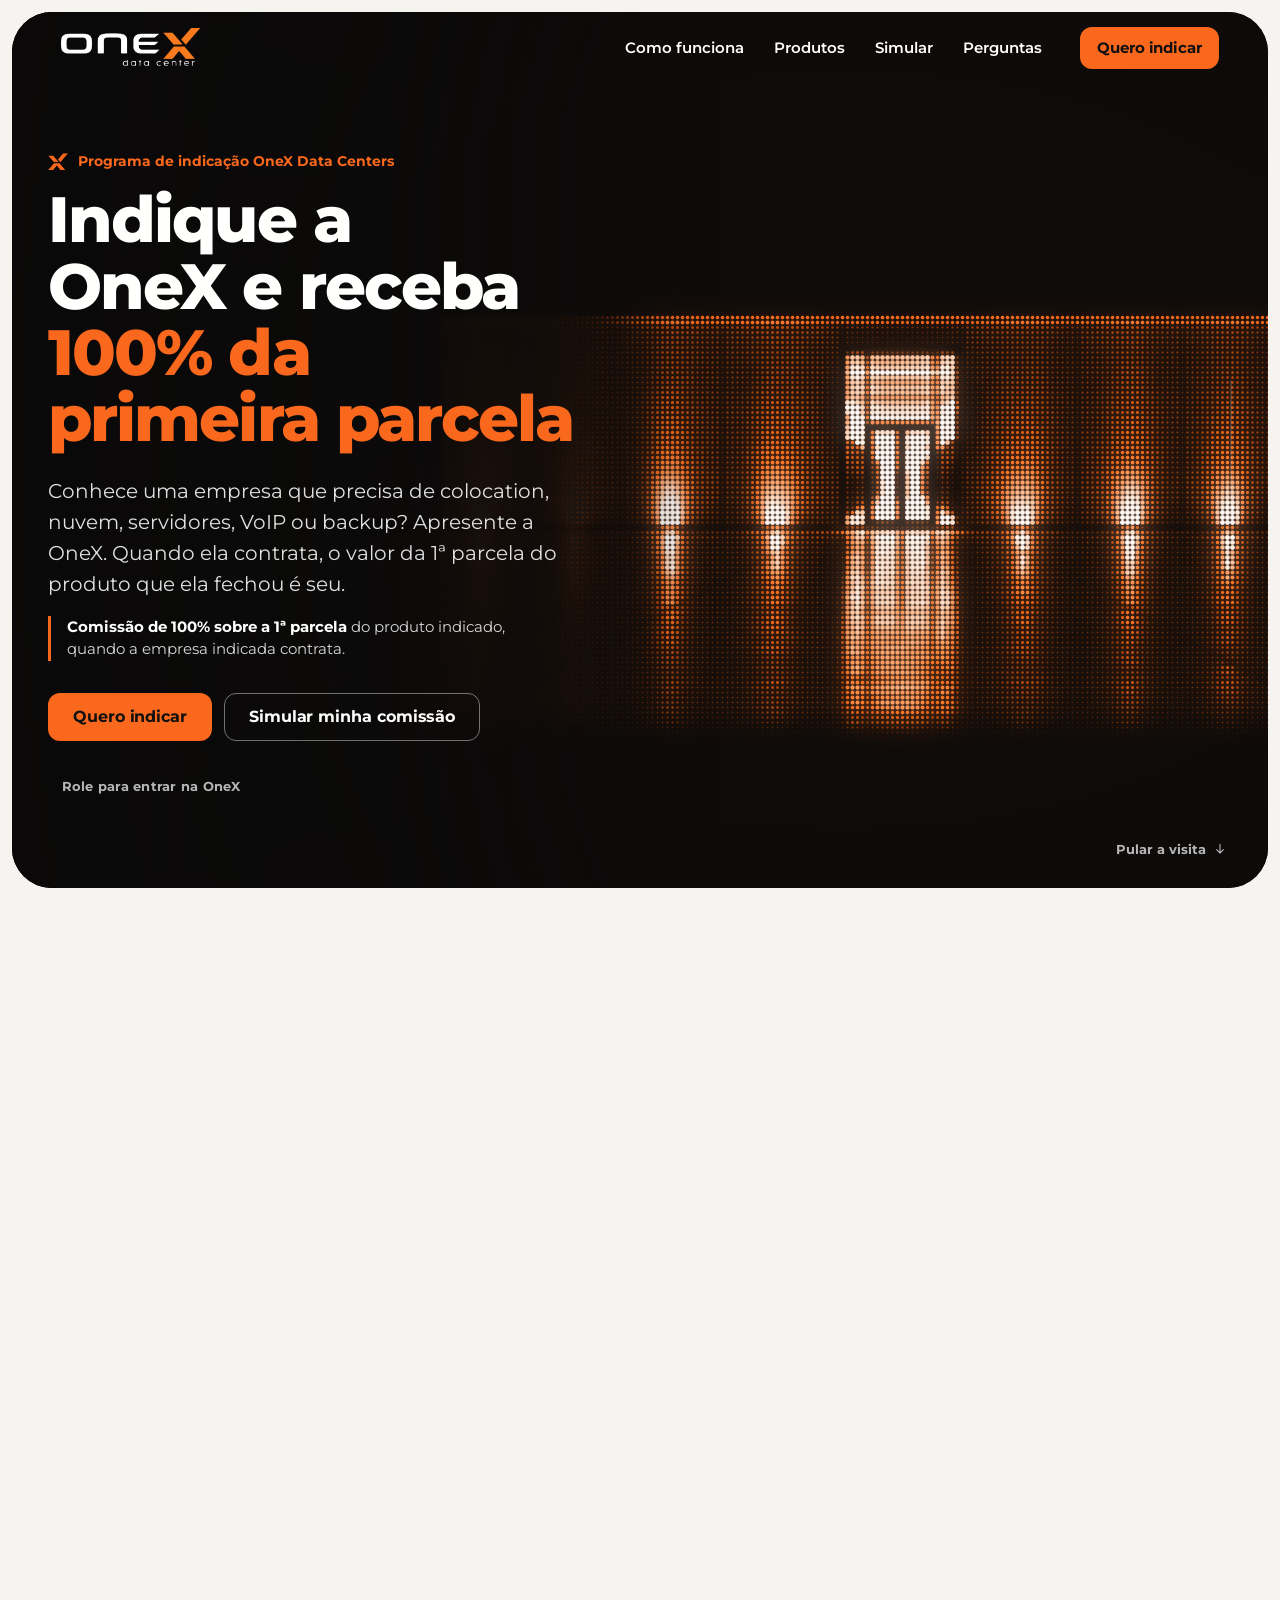
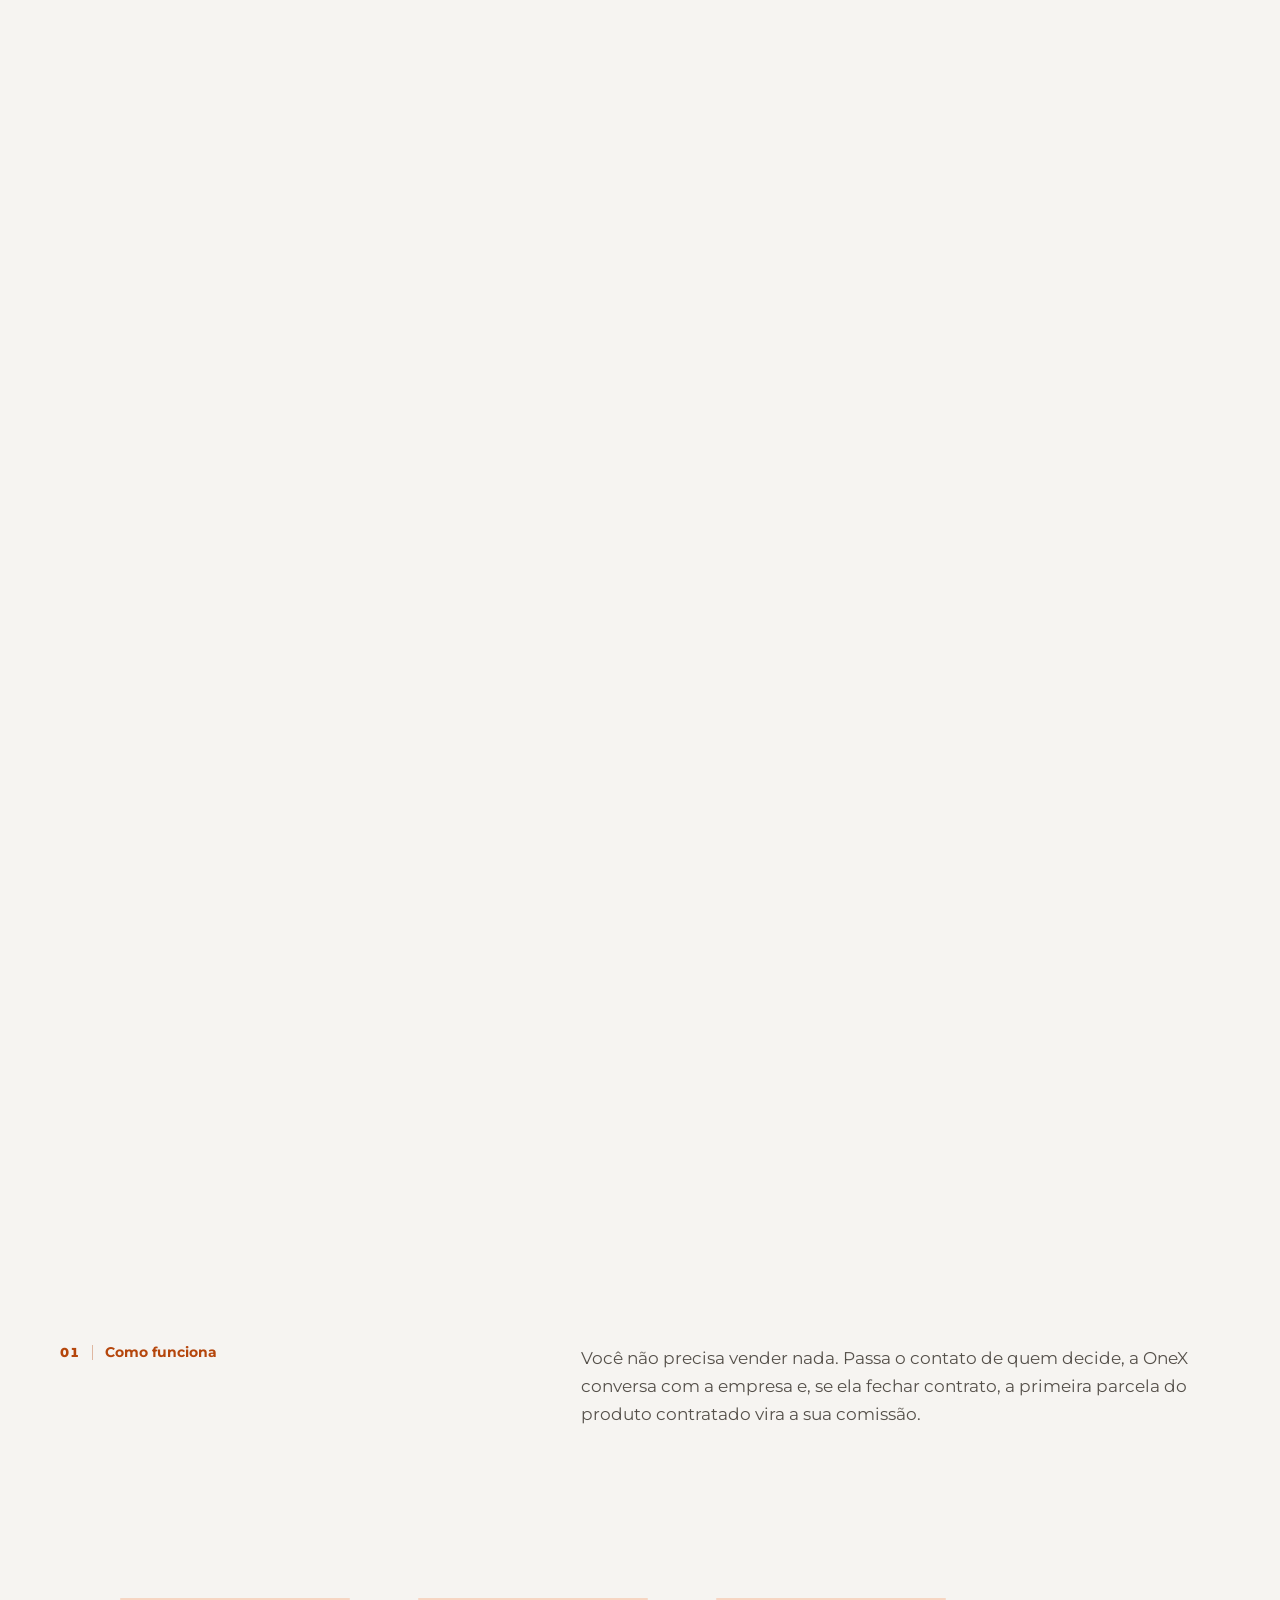
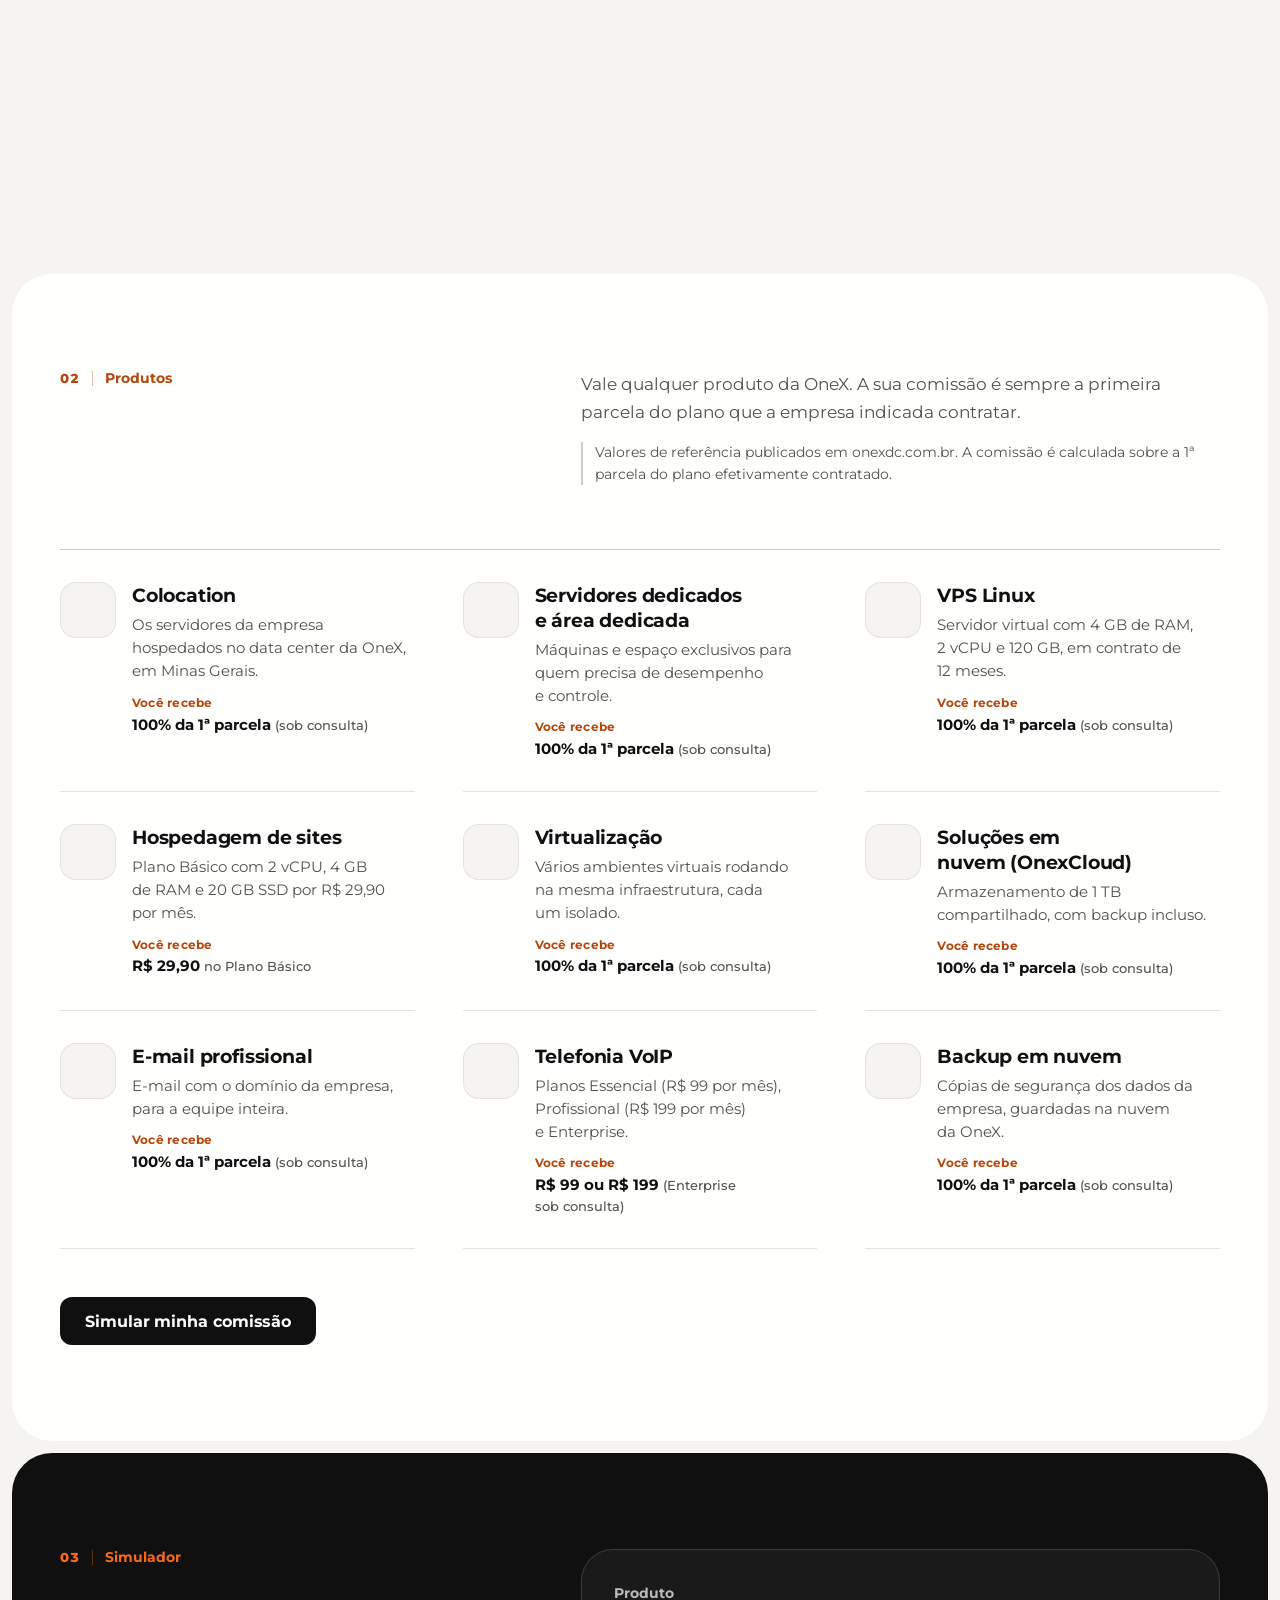
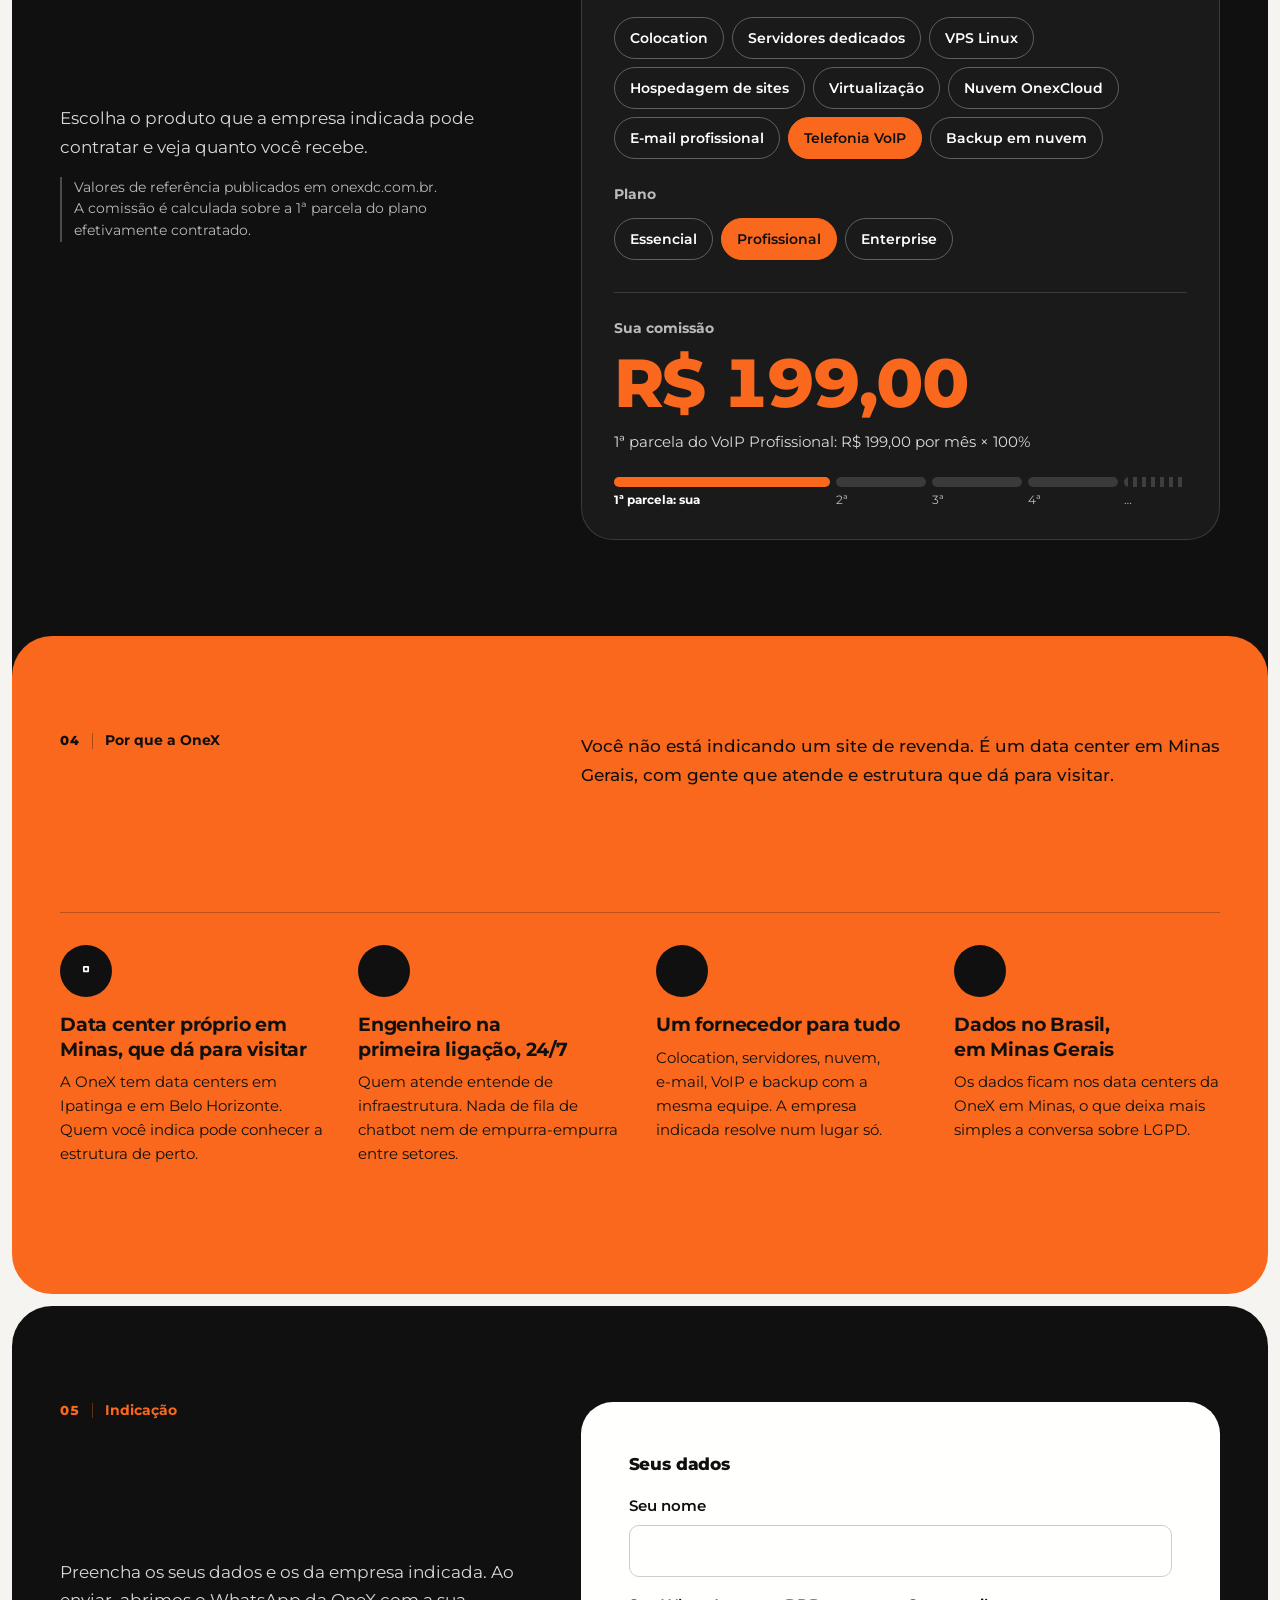
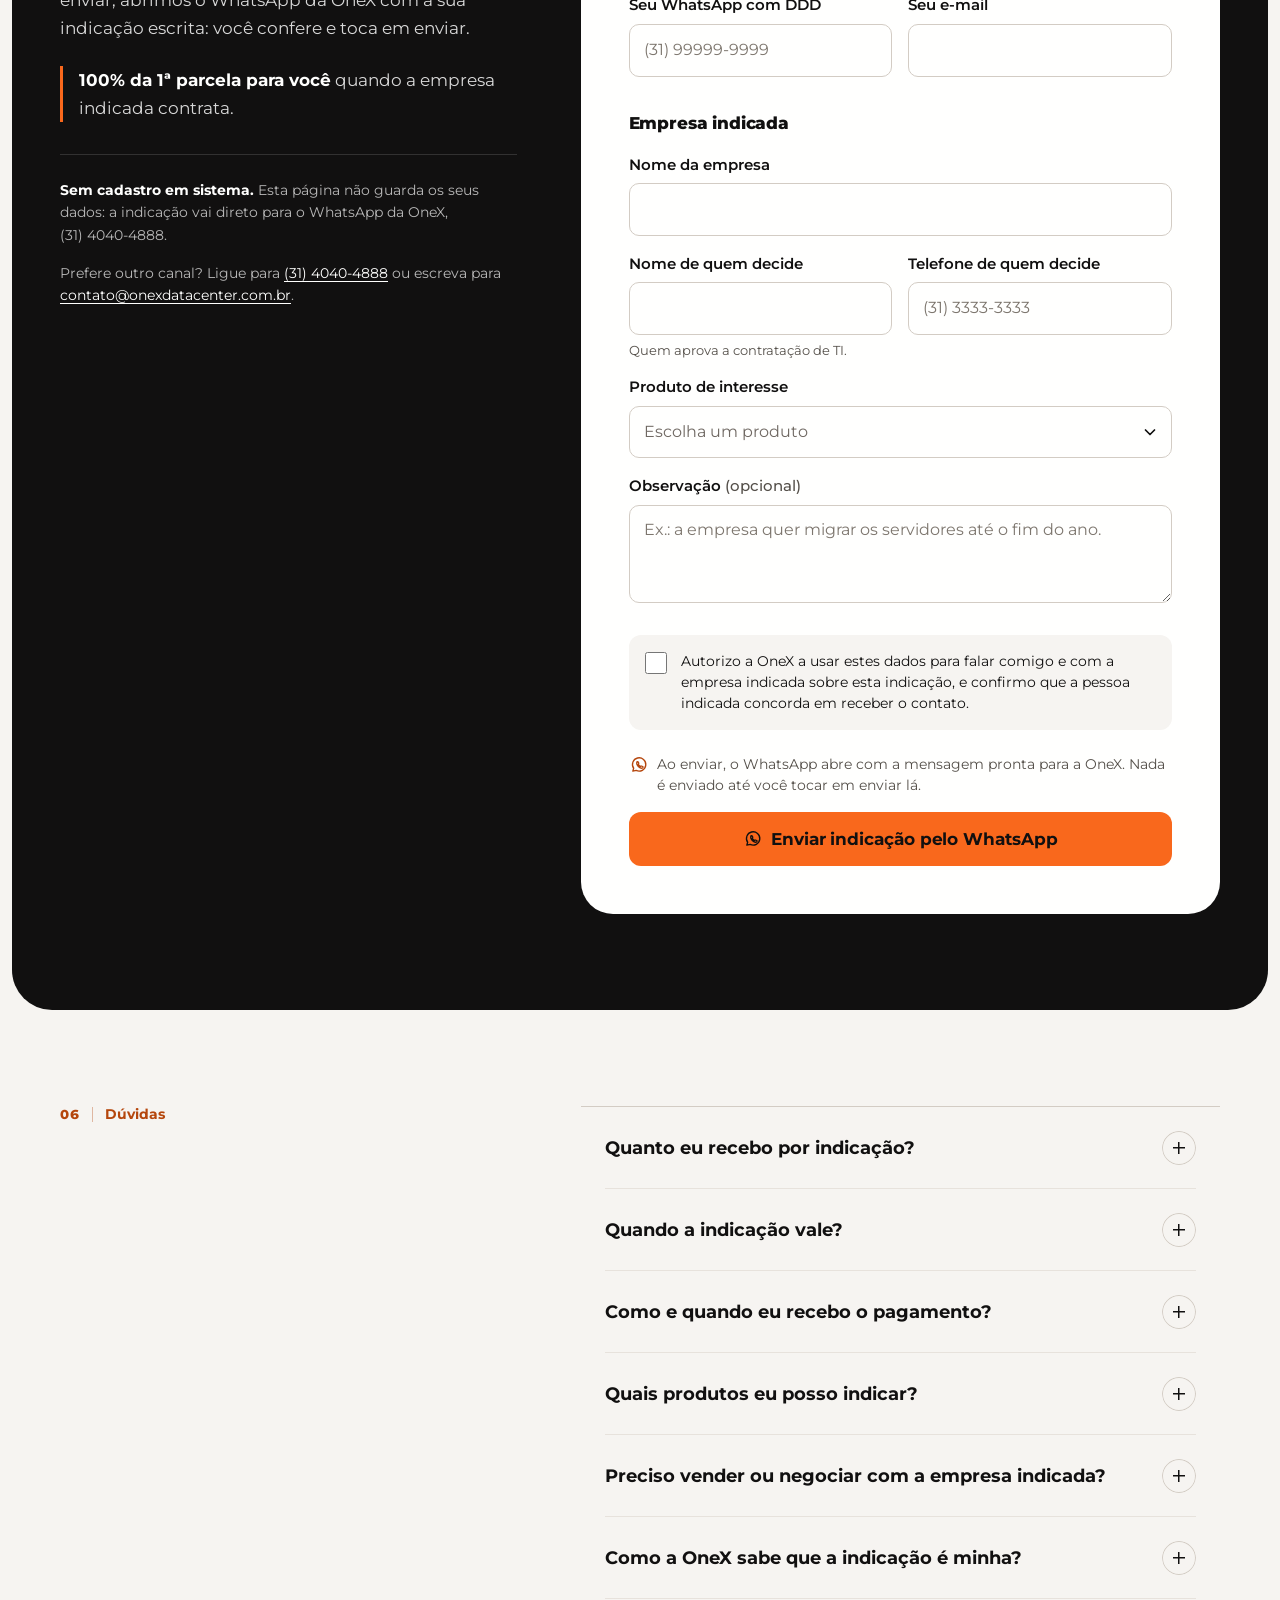
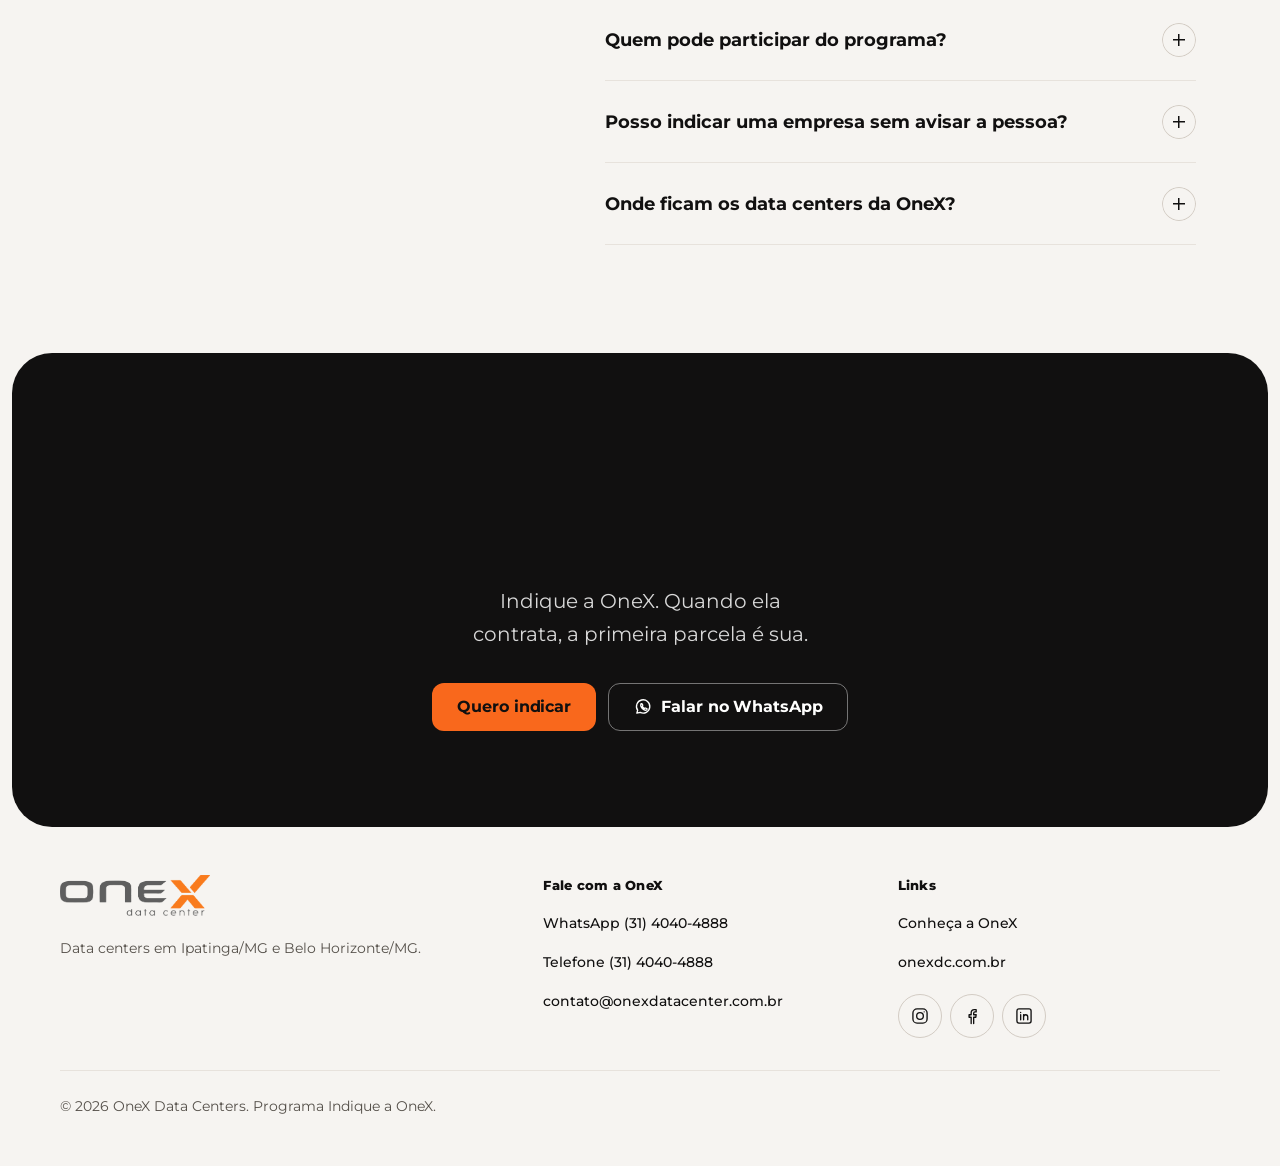
==== commit 78cffe15: "Hero em alta resolução: pontos em WebGL e cenas novas; X do logo sempre laranja - Efeito de pontos r" ====
--- a/index.html
+++ b/index.html
@@ -34,7 +34,7 @@
 <link rel="stylesheet" href="assets/css/indique.css">
 <!-- Intro: decidida antes da primeira pintura. Não roda com #âncora, aba oculta, página já rolada, movimento reduzido
      ou se já foi vista nesta sessão. ?intro=1 força (revisão), ?intro=0 pula e ?fx=0 entrega a composição estática. -->
-<script>(function(){var d=document.documentElement;d.classList.add("js");try{var q=location.search;if(/[?&]fx=0\b/.test(q)){d.classList.add("fx-0");return}var rm=matchMedia("(prefers-reduced-motion: reduce)").matches;if(!rm&&"IntersectionObserver"in window&&!!document.createElement("canvas").getContext)d.classList.add("visita-on");if(/[?&]intro=0\b/.test(q)||rm)return;if(!/[?&]intro=1\b/.test(q)&&(location.hash||document.hidden||window.pageYOffset>4||sessionStorage.getItem("onex-indique-intro")==="1"))return;d.classList.add("intro-ativa")}catch(e){}})();</script>
+<script>(function(){var d=document.documentElement;d.classList.add("js");try{var q=location.search;if(/[?&]fx=0\b/.test(q)){d.classList.add("fx-0");return}var rm=matchMedia("(prefers-reduced-motion: reduce)").matches;if(!rm&&"IntersectionObserver"in window&&"WebGLRenderingContext"in window)d.classList.add("visita-on");if(/[?&]intro=0\b/.test(q)||rm)return;if(!/[?&]intro=1\b/.test(q)&&(location.hash||document.hidden||window.pageYOffset>4||sessionStorage.getItem("onex-indique-intro")==="1"))return;d.classList.add("intro-ativa")}catch(e){}})();</script>
 <script src="assets/js/intro.js" defer onerror="document.documentElement.classList.remove('intro-ativa')"></script>
 <script src="assets/js/indique.js" defer></script>
 <script src="assets/js/visita.js" defer onerror="document.documentElement.classList.remove('visita-on')"></script>
@@ -136,13 +136,14 @@
 <a class="pular" href="#conteudo">Pular para o conteúdo</a>
 
 <!-- Cabeçalho flutuante: transparente sobre o hero; depois da rolagem vira uma barra arredondada no tom do que passa por
-     baixo. O logo é o oficial, recortado em duas partes (nome e X) só para entrar em partes depois da intro. -->
+     baixo. O logo é o oficial, recortado em duas partes (nome e X) só para entrar em partes depois da intro; o X fica
+     sempre laranja (o do logo oficial), nos dois tons. -->
 <header class="topo" data-topo data-tom="escuro">
   <div class="topo__barra">
     <a class="topo__marca" href="#topo" aria-label="OneX Data Center, voltar ao início">
       <span class="logo" aria-hidden="true">
         <span class="logo__parte logo__parte--nome"><img class="logo__img logo__img--branco" src="assets/img/logo-onex-branco.webp" alt="" width="866" height="250"><img class="logo__img logo__img--cinza" src="assets/img/logo-onex-cinza.webp" alt="" width="866" height="250"></span>
-        <span class="logo__parte logo__parte--x"><img class="logo__img logo__img--branco" src="assets/img/logo-onex-branco.webp" alt="" width="866" height="250"><img class="logo__img logo__img--cinza" src="assets/img/logo-onex-cinza.webp" alt="" width="866" height="250"></span>
+        <span class="logo__parte logo__parte--x"><img class="logo__img logo__img--cinza" src="assets/img/logo-onex-cinza.webp" alt="" width="866" height="250"></span>
       </span>
     </a>
     <nav class="topo__nav" id="menu" aria-label="Seções da página" data-menu-painel>
@@ -167,7 +168,7 @@
   <!-- ===================== HERO: VISITA À ONEX ===================== -->
   <!-- A rolagem leva a pessoa para dentro da OneX: fachada → corredor → rack → rede → storage → telefonia → o X. Cada
        parada mostra produtos que dá para indicar. As cenas são fotos ilustrativas geradas no Higgsfield, desenhadas em
-       pontos por assets/js/visita.js (efeito "Sunset" do editor ASCII do 21st.dev, refeito em Canvas2D).
+       pontos por assets/js/visita.js (efeito "Sunset" do editor ASCII do 21st.dev, refeito em WebGL).
        Sem JS, com movimento reduzido ou ?fx=0: a fachada em pontos (imagem) fica atrás do texto e as paradas viram
        cartões, cada um com a sua cena em pontos. -->
   <section class="visita" id="visita" aria-labelledby="titulo" data-visita data-escuro>
@@ -179,7 +180,6 @@
           <img class="visita__poster" src="assets/img/visita/pontos-0.webp" alt="" width="1600" height="900" fetchpriority="high" decoding="async">
         </picture>
         <canvas class="visita__tela" data-visita-tela></canvas>
-        <canvas class="visita__brilho" data-visita-brilho></canvas>
       </div>
 
       <div class="visita__coluna">
--- a/assets/css/indique.css
+++ b/assets/css/indique.css
@@ -142,6 +142,7 @@
 .logo__img--cinza { opacity: 0; }
 .topo[data-tom="claro"] .logo__img--cinza { opacity: 1; }
 .topo[data-tom="claro"] .logo__img--branco { opacity: 0; }
+.logo__parte--x .logo__img--cinza { opacity: 1; } /* o X é sempre o laranja do logo oficial */
 
 .topo__nav { display: none; }
 .topo__links { list-style: none; margin: 0; padding: 0; }
@@ -240,7 +241,7 @@
    HERO: VISITA À ONEX
    A rolagem leva a pessoa para dentro da OneX (fachada → corredor → rack → rede → storage → telefonia → o X); cada
    parada mostra produtos que dá para indicar. As cenas são desenhadas em pontos por assets/js/visita.js (efeito
-   "Sunset" do editor ASCII do 21st.dev, refeito em Canvas2D com a paleta da OneX; parâmetros comentados no JS).
+   "Sunset" do editor ASCII do 21st.dev, refeito em WebGL com a paleta da OneX; parâmetros comentados no JS).
    Base (sem JS, movimento reduzido, ?fx=0): caixa preta com a fachada em pontos atrás do texto e as paradas como
    cartões, cada um com a sua cena em pontos. html.visita-on (decidido no <head>): a seção fica alta, o palco fica
    preso na tela, começa como caixa (o papel em volta), abre para a tela inteira ao entrar e volta a ser caixa no fim;
@@ -255,7 +256,7 @@
 .visita__moldura { position: absolute; inset: 0 0 auto; height: min(100svh, 940px); border-radius: var(--caixa-raio); pointer-events: none; }
 .visita__arte { position: absolute; inset: 0 0 auto; height: min(100svh, 940px); z-index: -1; overflow: hidden; pointer-events: none; background: var(--preto-fundo); }
 .visita__poster { position: absolute; inset: 0; width: 100%; height: 100%; max-width: none; object-fit: cover; transition: opacity 700ms var(--ease-out); }
-.visita__tela, .visita__brilho { display: none; }
+.visita__tela { display: none; }
 /* vinheta (55%) e o véu que segura o texto: embaixo no retrato, à esquerda na paisagem; na base, o fim esfuma no preto */
 .visita__arte::after { content: ""; position: absolute; inset: 0; background: linear-gradient(0deg, var(--preto-fundo) 0%, rgba(10, 9, 9, 0.88) 34%, rgba(10, 9, 9, 0) 64%), radial-gradient(130% 90% at 50% 30%, rgba(10, 9, 9, 0) 42%, rgba(10, 9, 9, 0.55) 100%); }
 @media (min-aspect-ratio: 9/10) {
@@ -311,10 +312,8 @@
 }
 .visita-on .visita__moldura { inset: var(--caixa-margem); height: auto; }
 .visita-on .visita__arte { inset: 0; height: auto; }
-.visita-on .visita__tela, .visita-on .visita__brilho { display: block; position: absolute; inset: 0; width: 100%; height: 100%; max-width: none; opacity: 0; transition: opacity 600ms var(--ease-out); }
-.visita-on .visita__brilho { mix-blend-mode: screen; }
+.visita-on .visita__tela { display: block; position: absolute; inset: 0; width: 100%; height: 100%; max-width: none; opacity: 0; transition: opacity 600ms var(--ease-out); }
 .visita-on .visita__arte.pronta .visita__tela { opacity: 1; }
-.visita-on .visita__arte.pronta .visita__brilho { opacity: 0.45; }
 .visita-on .visita__arte.pronta .visita__poster { opacity: 0; }
 .visita-on .visita__arte::after { background: linear-gradient(0deg, rgba(10, 9, 9, 0.94) 0%, rgba(10, 9, 9, 0.8) 30%, rgba(10, 9, 9, 0) 58%), radial-gradient(130% 90% at 50% 30%, rgba(10, 9, 9, 0) 42%, rgba(10, 9, 9, 0.55) 100%); }
 @media (min-aspect-ratio: 9/10) {
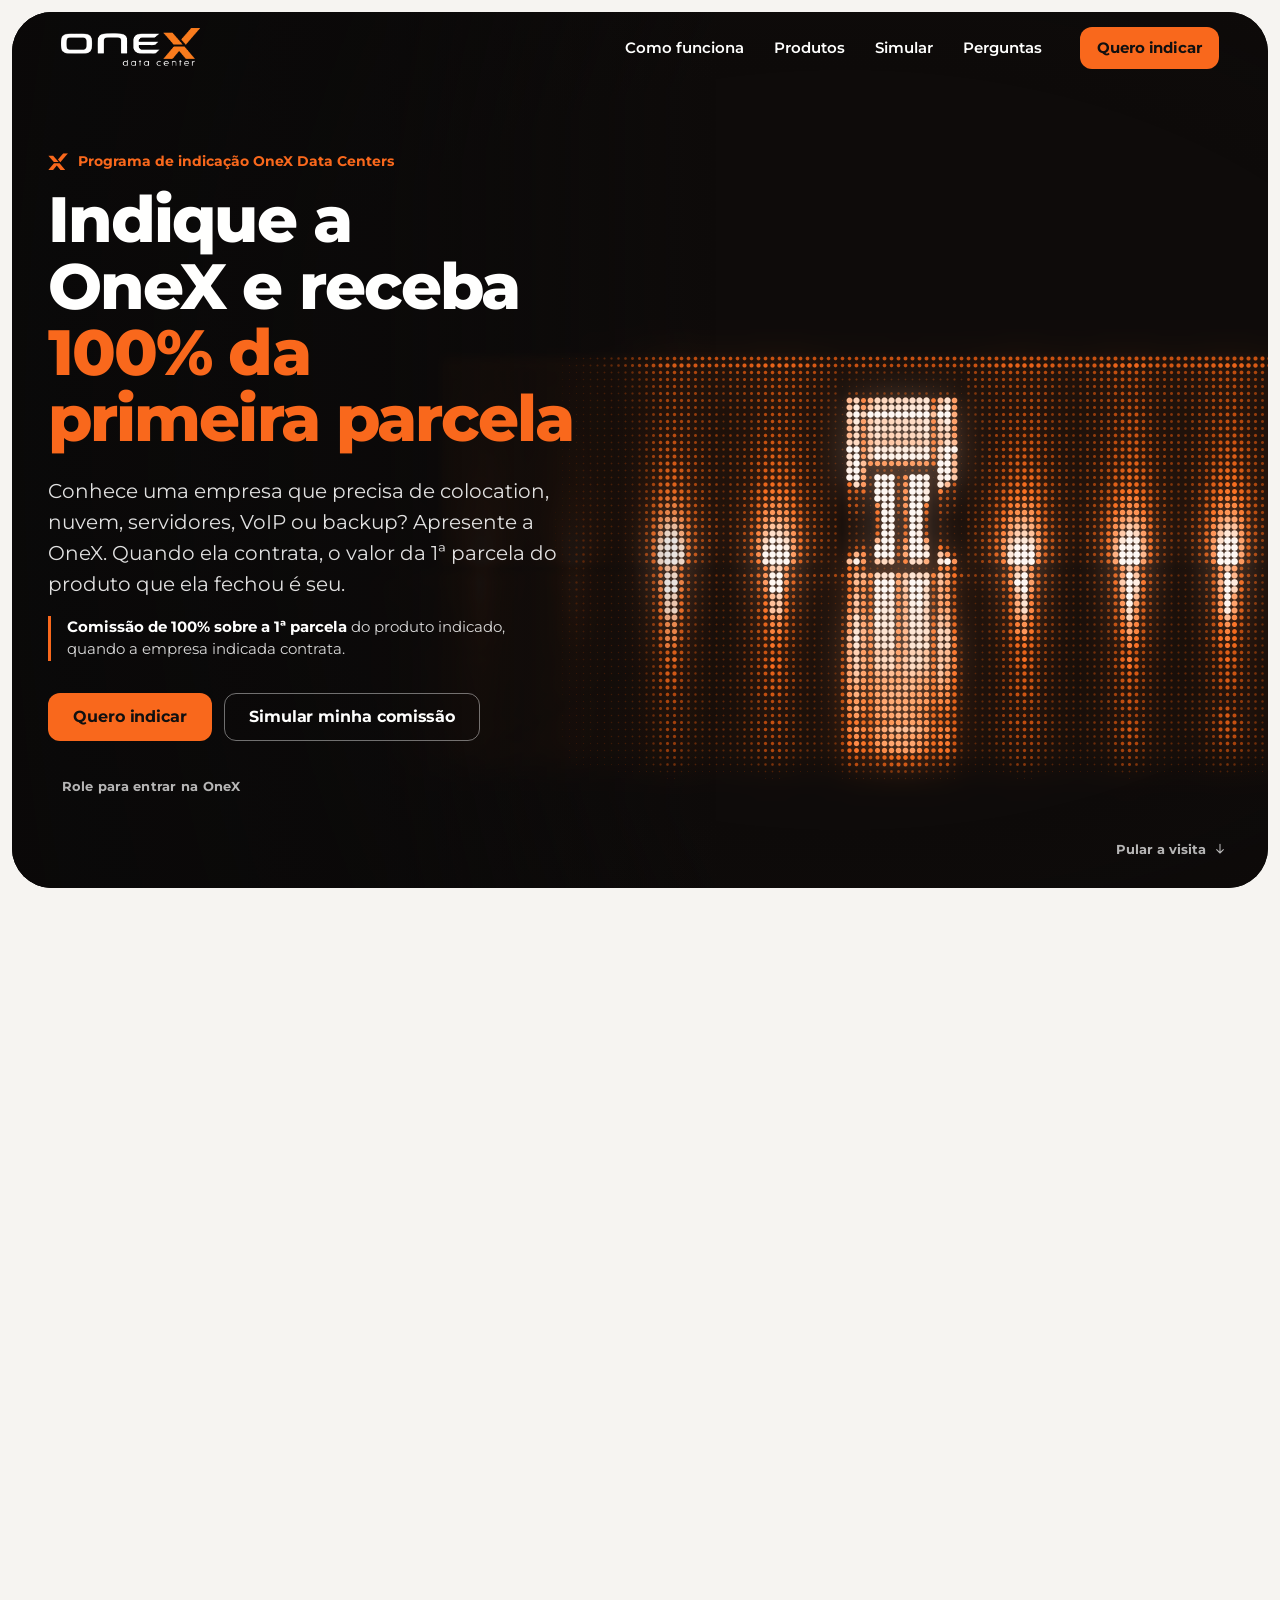
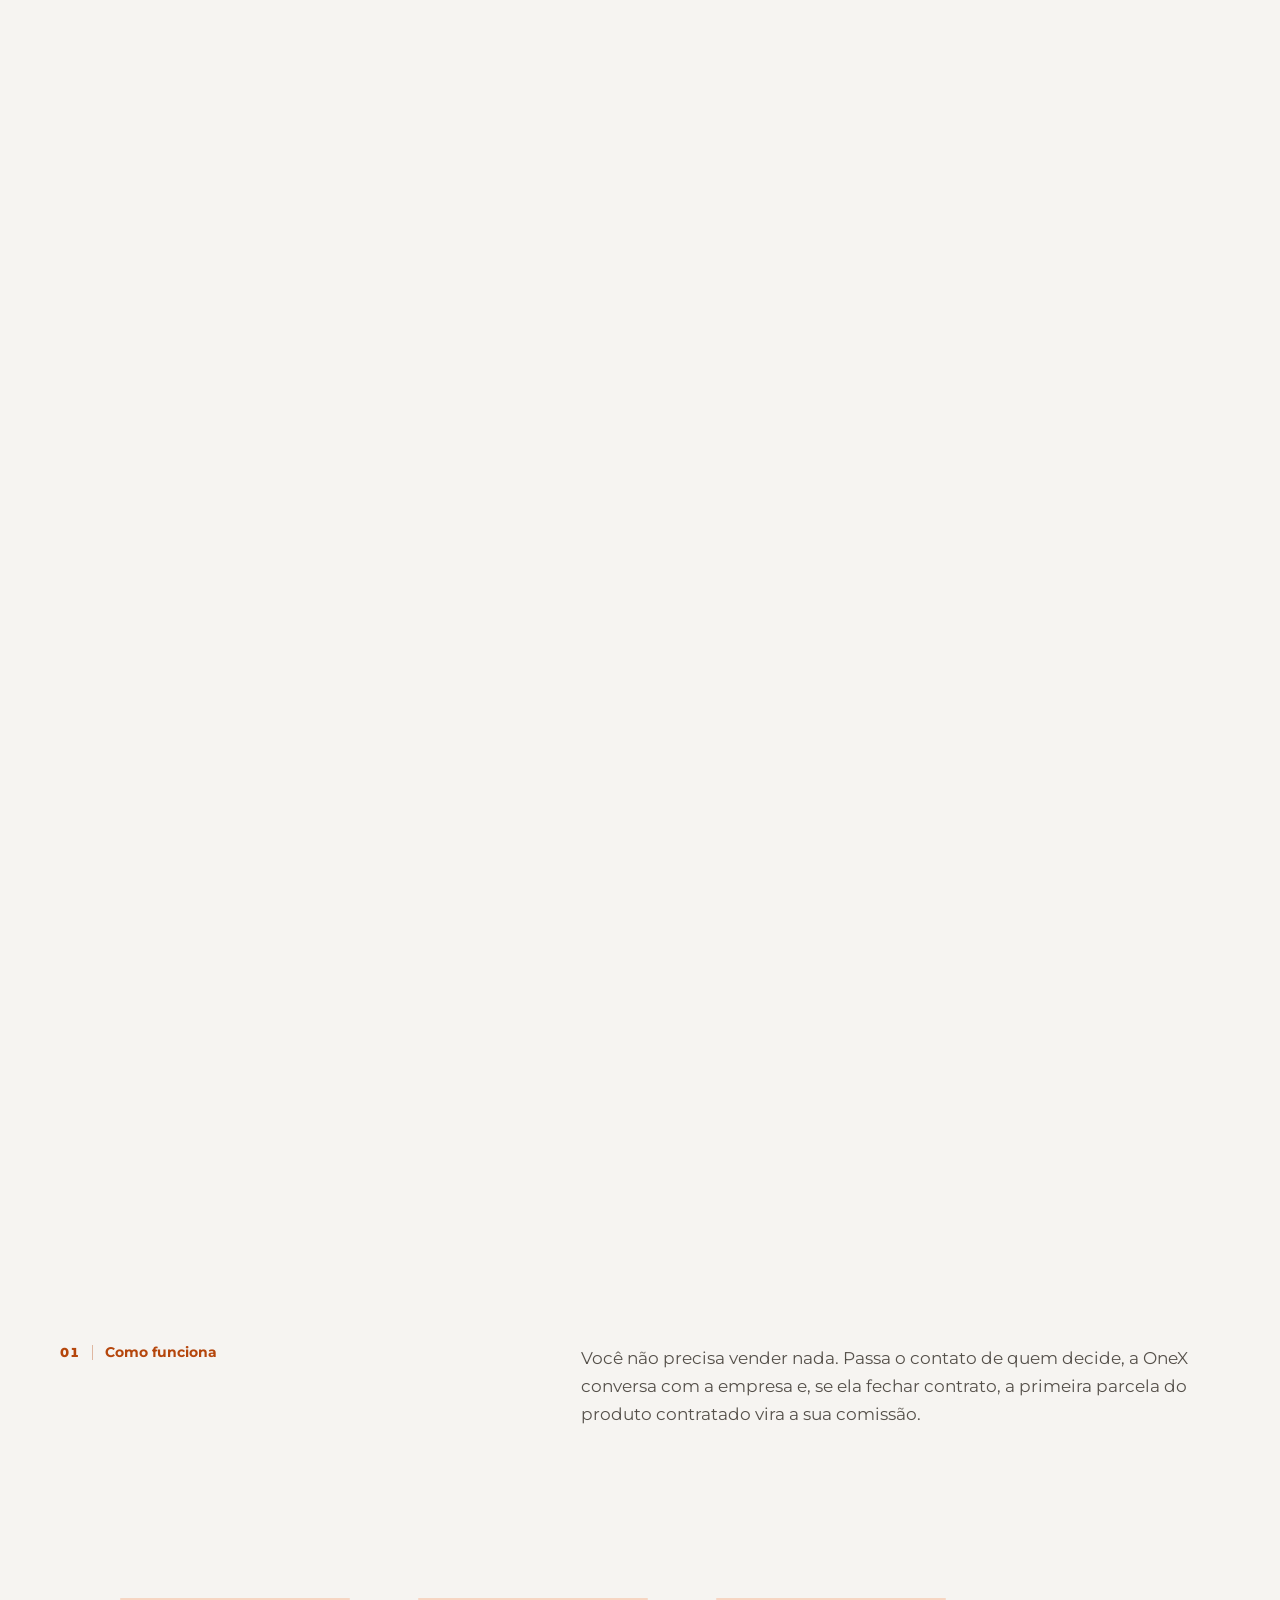
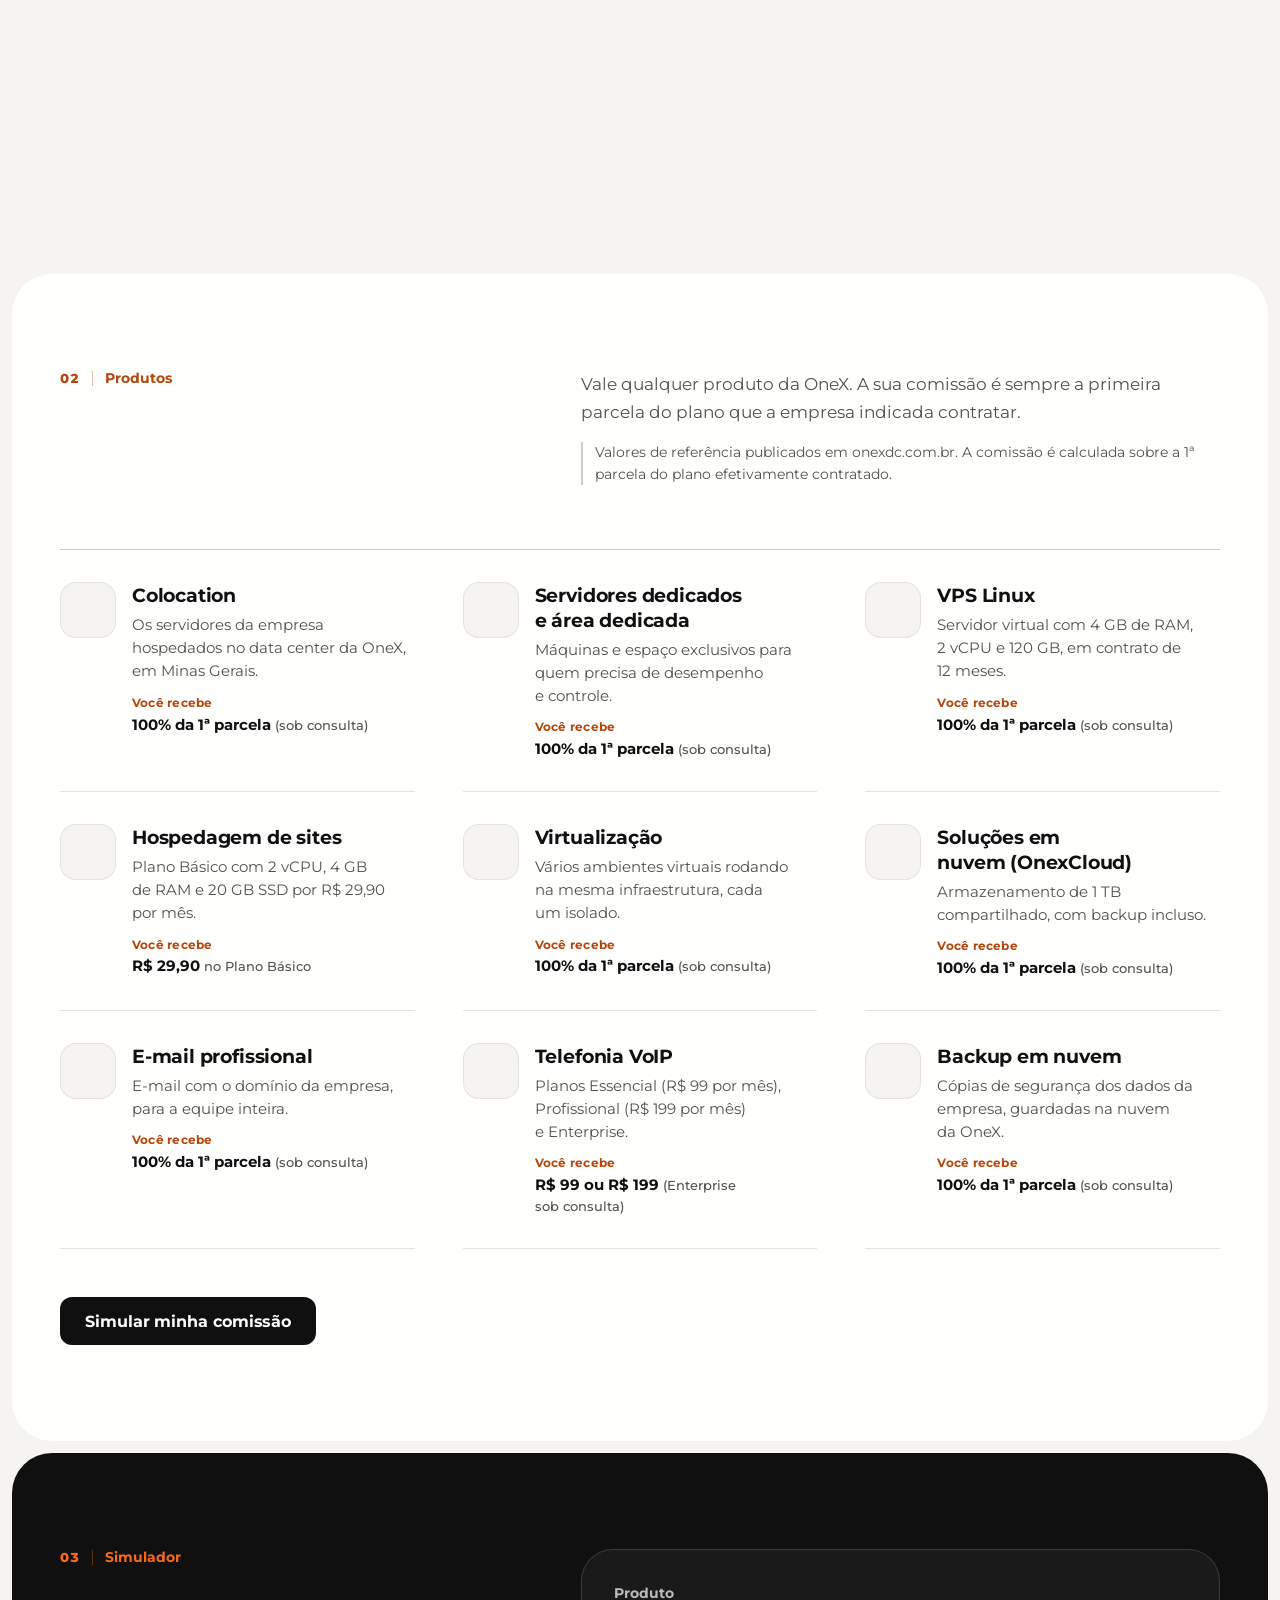
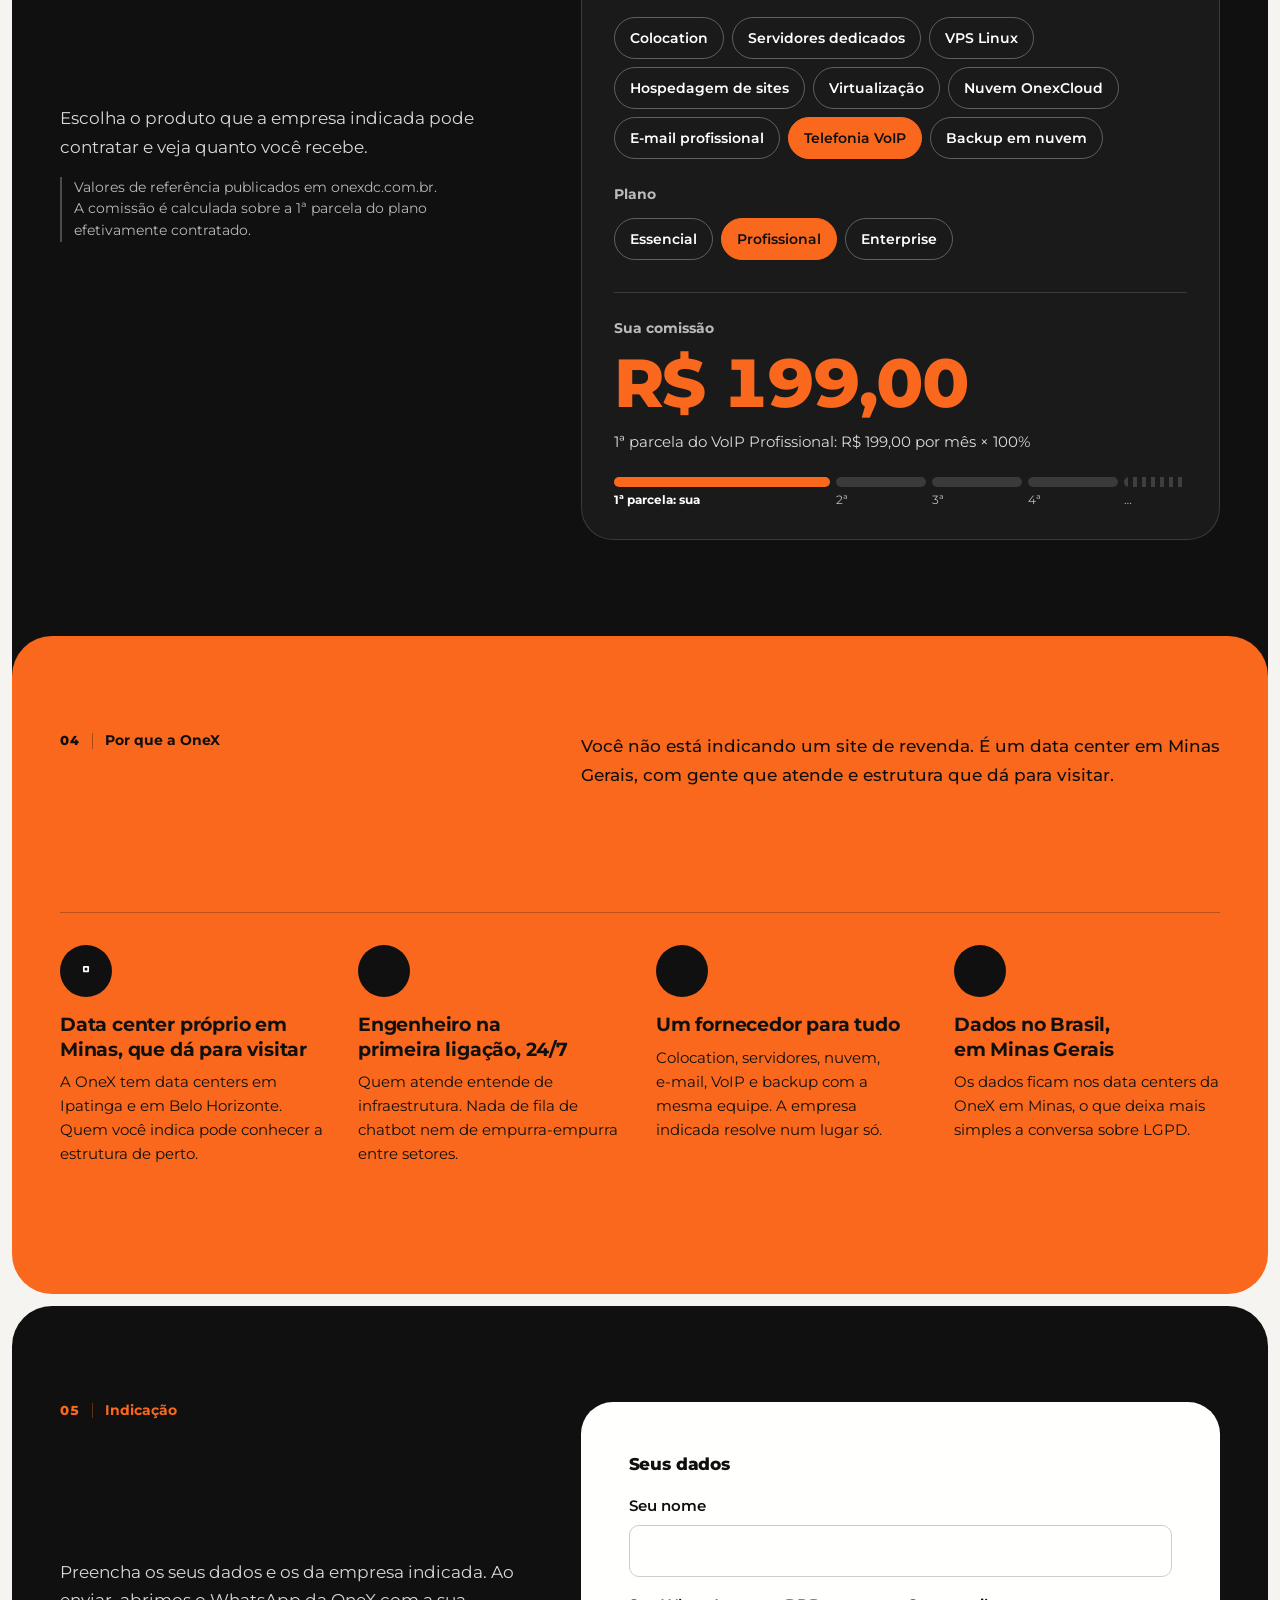
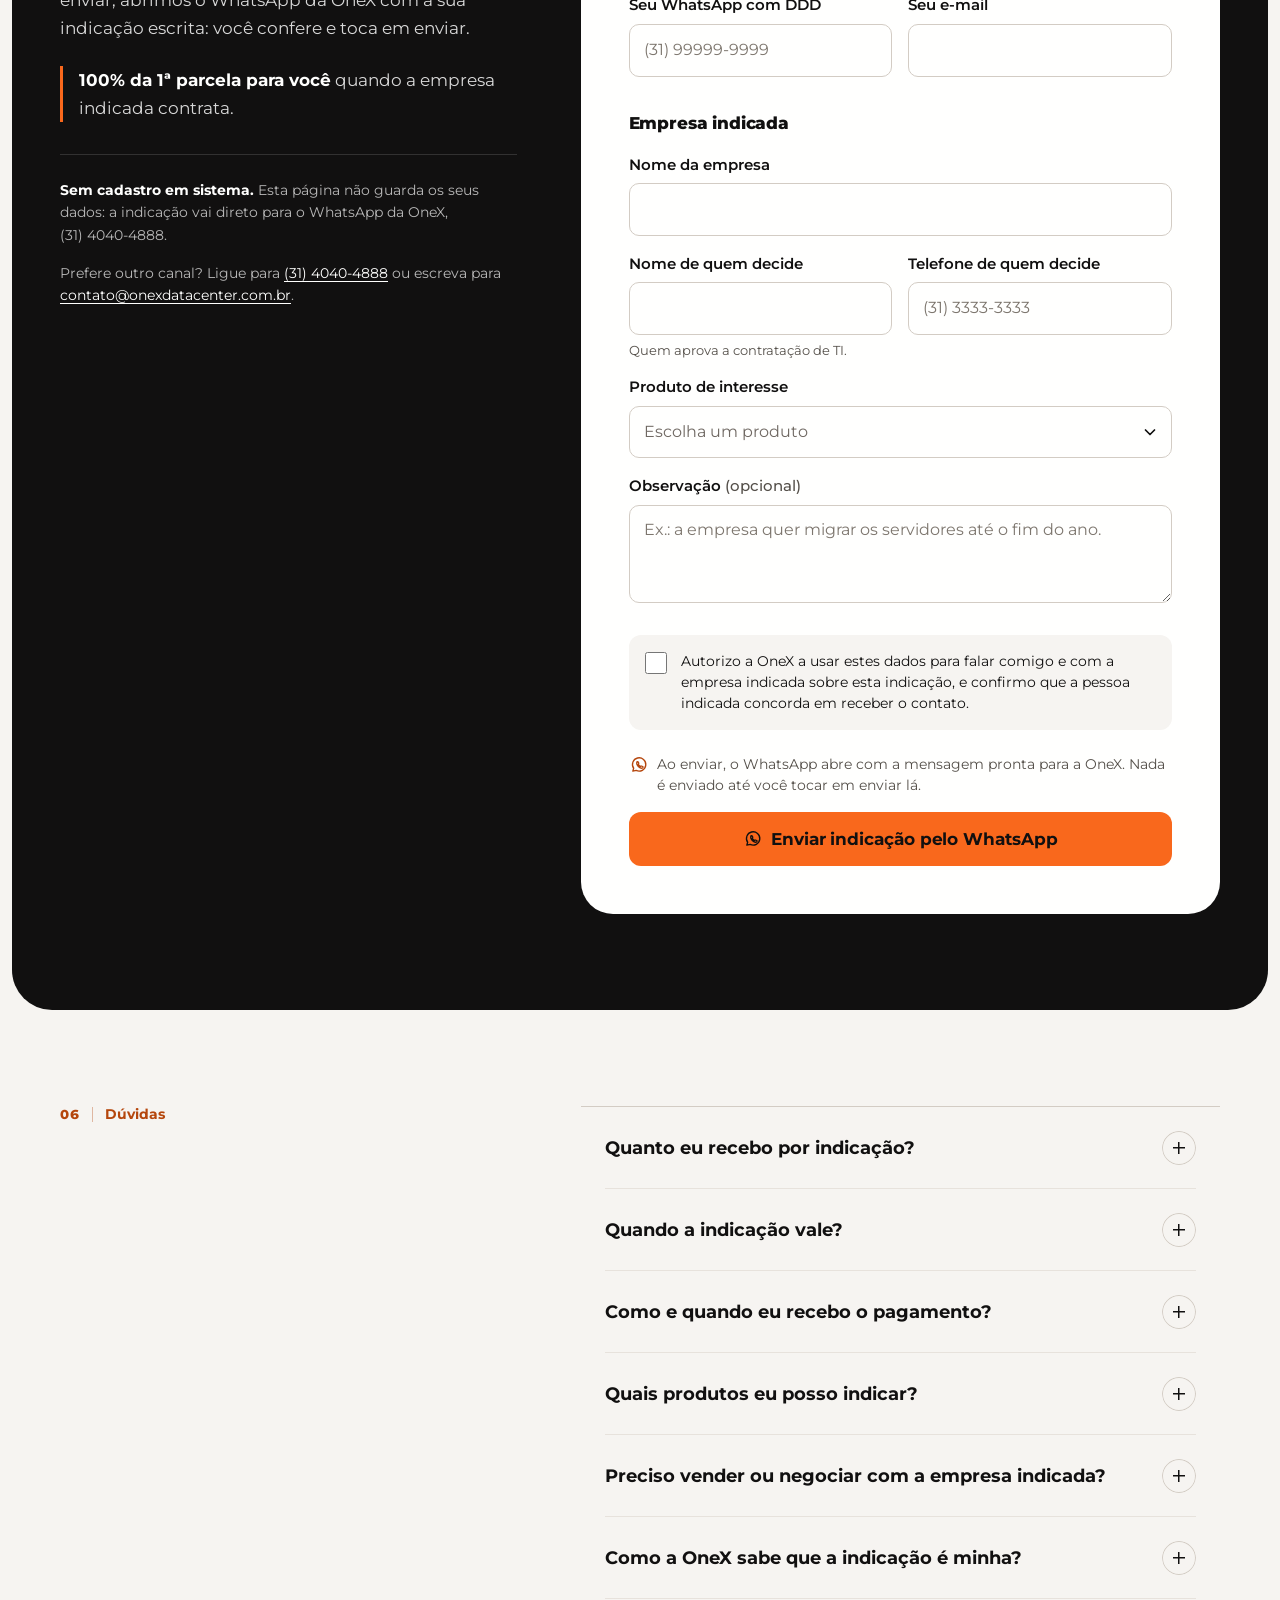
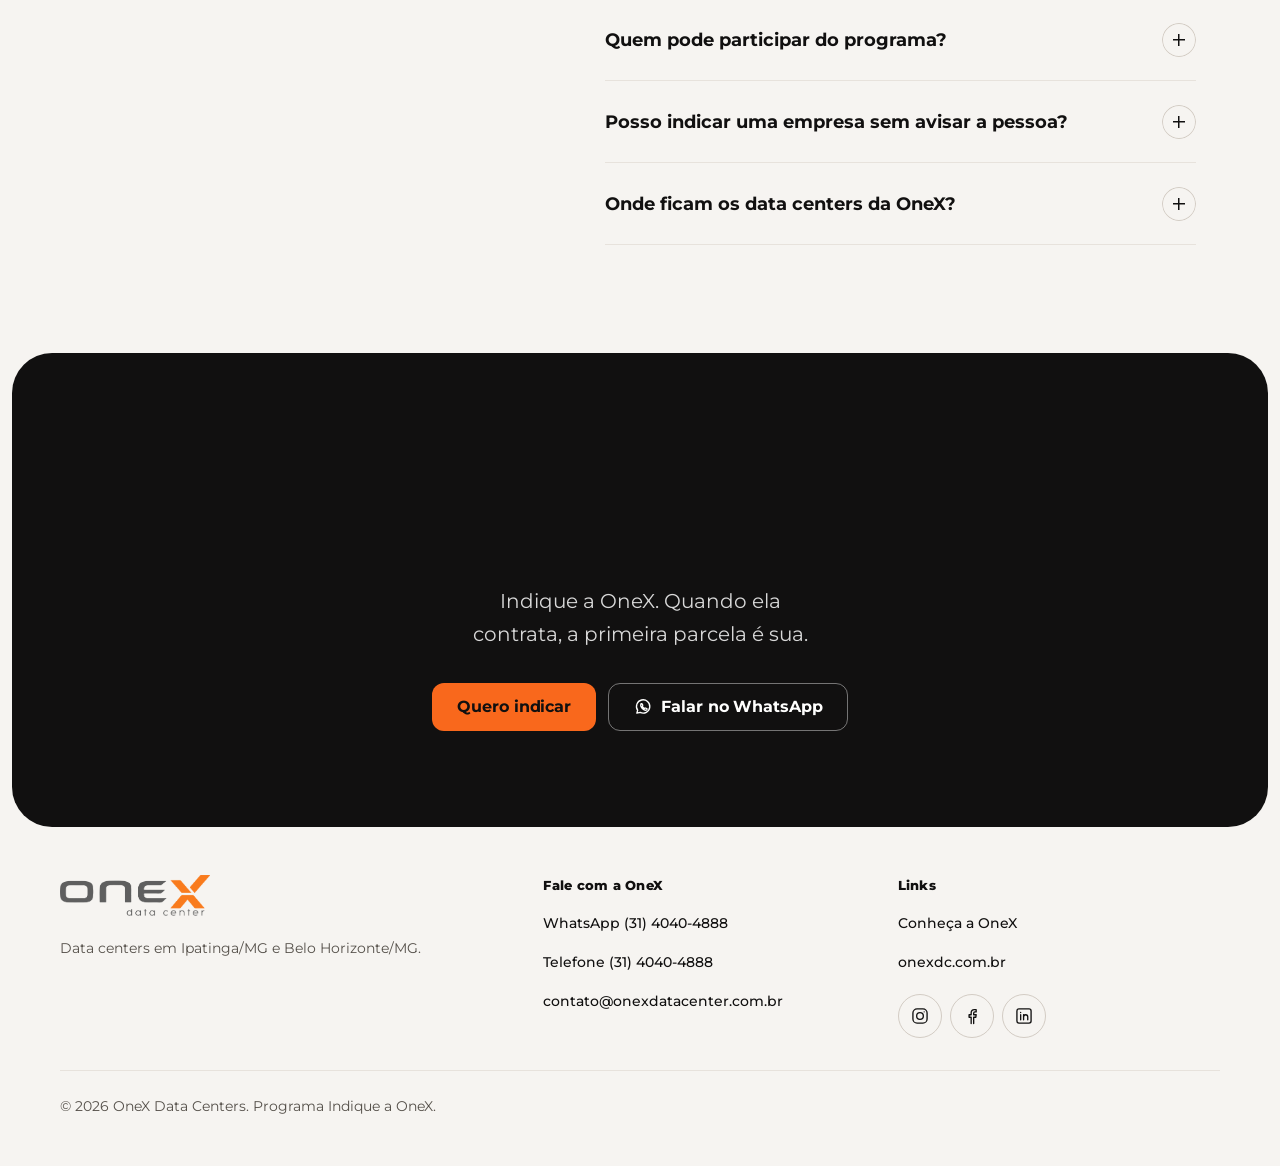
==== commit 3dc493a4: "Hero em parallax: duas versões para comparar e docs para continuar - index.html: sai a barra de prog" ====
--- a/index.html
+++ b/index.html
@@ -260,7 +260,6 @@
         </div>
       </div>
 
-      <div class="visita__progresso" aria-hidden="true"><span data-visita-progresso></span></div>
       <a class="visita__pular" href="#como-funciona">Pular a visita<svg class="icone-inline" viewBox="0 0 24 24" aria-hidden="true" focusable="false"><use href="#i-seta"/></svg></a>
     </div>
   </section>
--- a/assets/css/indique.css
+++ b/assets/css/indique.css
@@ -302,7 +302,7 @@
 .visita__fim { margin-top: var(--e8); padding-top: var(--e7); border-top: 1px solid var(--linha-preto); }
 .visita__fim-titulo { margin: 0; max-width: 20ch; font-size: var(--t-h2); font-weight: 800; line-height: 1.1; letter-spacing: -0.03em; color: var(--branco); text-wrap: balance; }
 .visita__fim-titulo span { color: var(--laranja); }
-.visita__dica, .visita__progresso, .visita__pular { display: none; }
+.visita__dica, .visita__pular { display: none; }
 
 /* ---------- visita com rolagem (html.visita-on) ---------- */
 .visita-on .visita { --visita-trechos: 6.5; --visita-trecho: 88svh; height: calc(var(--visita-trechos) * var(--visita-trecho) + 100svh); margin: 0; border-radius: 0; background: none; overflow: visible; }
@@ -335,13 +335,61 @@
 .visita-on .parada__cena { display: none; }
 /* celular em pé: a condição sai da abertura (o subtítulo já diz que a 1ª parcela é sua quando a empresa contrata) e a fachada ganha espaço */
 @media (max-aspect-ratio: 9/10) and (max-width: 599.98px) { .visita-on .hero__condicao { display: none; } }
-/* celular baixo (SE, 320 × 640): a abertura enxuga para caber entre o cabeçalho e o fio de progresso */
+/* celular baixo (SE, 320 × 640): a abertura enxuga para caber entre o cabeçalho e a base */
 @media (max-aspect-ratio: 9/10) and (max-height: 720px) {
   .visita-on .hero__olho, .visita-on .visita__abertura .visita__dica { display: none; }
   .visita-on .visita h1 { font-size: clamp(1.875rem, 1.2rem + 3.2vw, 2.25rem); }
   .visita-on .hero__sub { margin-top: var(--e4); font-size: 0.9375rem; line-height: 1.5; }
   .visita-on .visita__abertura .hero__acoes { margin-top: var(--e5); gap: var(--e2); }
   .visita-on .visita__abertura .botao { min-height: 44px; padding-block: var(--e2); }
+  .visita-on .parada { gap: var(--e2); }
+  .visita-on .parada__titulo { font-size: 1.5rem; }
+  .visita-on .parada__itens { margin-top: 0; gap: var(--e2); }
+  .visita-on .parada__itens li { font-size: 0.8125rem; line-height: 1.4; }
+  .visita-on .parada__itens strong { font-size: 0.9375rem; }
+}
+/* paisagem: o título acompanha a altura da tela (em notebooks baixos ele não empurra o resto para fora) */
+@media (min-aspect-ratio: 9/10) {
+  .visita-on .visita h1 { font-size: min(var(--t-h1), 7.2vh); font-size: min(var(--t-h1), 7.2svh); }
+  .visita-on .visita__fim-titulo { font-size: min(var(--t-h2), 5.6vh); font-size: min(var(--t-h2), 5.6svh); }
+}
+/* notebooks (1366 × 768, 1920 × 1080 a 125% ou 150%: a área útil fica entre 600 e 800 px de altura): a abertura e as
+   legendas enxugam para caber entre o cabeçalho e a base; a condição sai (o subtítulo já diz que a 1ª parcela é sua
+   quando a empresa contrata) */
+@media (min-aspect-ratio: 9/10) and (max-height: 820px) {
+  .visita-on .visita__coluna { padding-top: calc(var(--altura-topo) + var(--caixa-margem) + var(--e5)); padding-bottom: var(--e6); }
+  .visita-on .hero__olho { margin-bottom: var(--e3); }
+  .visita-on .hero__sub { margin-top: var(--e4); font-size: 1.0625rem; line-height: 1.5; }
+  .visita-on .hero__condicao { display: none; }
+  .visita-on .visita__abertura .hero__acoes { margin-top: var(--e5); }
+  .visita-on .visita__abertura .visita__dica { margin-top: var(--e5); }
+  .visita-on .parada__titulo { font-size: min(clamp(1.5rem, 1.1rem + 1.6vw, 2.5rem), 5.2vh); font-size: min(clamp(1.5rem, 1.1rem + 1.6vw, 2.5rem), 5.2svh); }
+}
+@media (min-aspect-ratio: 9/10) and (max-height: 640px) {
+  .visita-on .visita__abertura .visita__dica { display: none; }
+  .visita-on .parada { gap: var(--e2); }
+  .visita-on .parada__itens { gap: var(--e2); }
+  .visita-on .parada__itens li { font-size: 0.875rem; line-height: 1.4; }
+}
+/* celular deitado (altura até ~520 px): tudo menor e mais junto; o texto ocupa no máximo 56% da largura para a cena
+   continuar à direita */
+@media (min-aspect-ratio: 9/10) and (max-height: 520px) {
+  .visita-on .visita__coluna { padding-top: calc(var(--altura-topo) + var(--caixa-margem) + var(--e3)); padding-bottom: var(--e4); }
+  .visita-on .visita__abertura { max-width: min(34rem, 56vw); }
+  .visita-on .parada, .visita-on .visita__fim { max-width: min(30rem, 56vw); }
+  .visita-on .visita h1 { font-size: min(var(--t-h1), 6.6vh); font-size: min(var(--t-h1), 6.6svh); }
+  .visita-on .hero__olho { margin-bottom: var(--e2); font-size: 0.75rem; }
+  .visita-on .mini-x { width: 16px; }
+  .visita-on .hero__sub { margin-top: var(--e3); font-size: 0.875rem; line-height: 1.45; }
+  .visita-on .visita__abertura .hero__acoes, .visita-on .visita__fim .hero__acoes { margin-top: var(--e4); gap: var(--e2); }
+  .visita-on .visita__abertura .botao, .visita-on .visita__fim .botao { min-height: 44px; padding-block: var(--e2); font-size: 0.9375rem; }
+  .visita-on .parada { gap: var(--e1); }
+  .visita-on .parada .indice { font-size: 0.75rem; }
+  .visita-on .parada__titulo { font-size: 1.25rem; }
+  .visita-on .parada__itens { margin-top: var(--e1); gap: var(--e1); }
+  .visita-on .parada__itens li { font-size: 0.75rem; line-height: 1.35; padding-left: var(--e3); }
+  .visita-on .parada__itens strong { font-size: 0.875rem; }
+  .visita-on .parada__ganho { margin-top: var(--e1); font-size: 0.8125rem; line-height: 1.35; }
 }
 .visita-on [data-parada] { opacity: 0; will-change: opacity, transform; }
 .visita-on [data-parada="0"] { opacity: 1; }
@@ -349,13 +397,6 @@
 .visita-on .visita__dica { display: flex; align-items: center; gap: 12px; margin: var(--e6) 0 0; font-size: 0.8125rem; font-weight: 700; letter-spacing: 0.02em; color: var(--sobre-preto-suave); animation: aparece 600ms var(--ease-out) backwards; animation-delay: calc(var(--rise-start, 0s) + 900ms); }
 .visita__dica span { width: 1.5px; height: 28px; border-radius: 2px; background: linear-gradient(var(--laranja), rgba(249, 104, 28, 0)); transform-origin: top; animation: dica 1.8s var(--ease-out) 4 both; animation-delay: calc(var(--rise-start, 0s) + 1200ms); }
 @keyframes dica { 0% { transform: scaleY(0); opacity: 1; } 60% { transform: scaleY(1); opacity: 1; } 100% { transform: scaleY(1); opacity: 0; } }
-/* progresso: trilho vertical à direita (paisagem) ou fio embaixo (retrato) */
-.visita-on .visita__progresso { display: block; position: absolute; left: var(--lateral); right: var(--lateral); bottom: calc(var(--e5) + env(safe-area-inset-bottom, 0px)); height: 2px; border-radius: 2px; background: rgba(255, 255, 255, 0.14); overflow: hidden; }
-.visita__progresso span { display: block; width: 100%; height: 100%; background: var(--laranja); transform-origin: left; transform: scaleX(var(--p, 0)); }
-@media (min-aspect-ratio: 9/10) {
-  .visita-on .visita__progresso { left: auto; right: max(var(--lateral), (100% - var(--largura)) / 2 - var(--e6)); top: 50%; bottom: auto; width: 2px; height: 140px; margin-top: -70px; }
-  .visita__progresso span { transform-origin: top; transform: scaleY(var(--p, 0)); }
-}
 .visita-on a.visita__pular {
   display: inline-flex; align-items: center; gap: 6px; position: absolute; z-index: 2; right: max(var(--lateral), (100% - var(--largura)) / 2);
   top: calc(var(--altura-topo) + 2 * var(--caixa-margem) + var(--e3)); padding: var(--e2) var(--e1); border-radius: 8px;
@@ -505,14 +546,15 @@
 @media (hover: hover) and (pointer: fine) { .chip:hover input:not(:checked) + span { border-color: rgba(255, 255, 255, 0.7); background: rgba(255, 255, 255, 0.06); } }
 .sim__resultado { margin-top: var(--e6); padding-top: var(--e5); border-top: 1px solid var(--linha-preto); }
 .sim__rotulo { margin: 0 0 var(--e1); font-size: 0.875rem; font-weight: 700; color: var(--sobre-preto-suave); }
-/* o valor troca como uma placa: o antigo sobe e some, o novo entra de baixo (algarismos tabulares, sem contagem) */
-.sim__valor { position: relative; margin: 0; overflow: hidden; overflow: clip; font-size: clamp(2.5rem, 1.6rem + 4.2vw, 4.25rem); font-weight: 800; line-height: 1.15; letter-spacing: -0.03em; color: var(--laranja); font-variant-numeric: tabular-nums; }
+/* o valor troca num cruzamento suave: o antigo sobe um pouco e esmaece, o novo só assenta (vindo de baixo) depois que ele sumiu
+   (deslocamento curto, sem recorte nas bordas; algarismos tabulares, sem contagem) */
+.sim__valor { position: relative; margin: 0; font-size: clamp(2.5rem, 1.6rem + 4.2vw, 4.25rem); font-weight: 800; line-height: 1.15; letter-spacing: -0.03em; color: var(--laranja); font-variant-numeric: tabular-nums; }
 .sim__valor--texto { font-size: clamp(1.625rem, 1.2rem + 1.9vw, 2.375rem); line-height: 1.2; letter-spacing: -0.02em; }
 .sim__num { display: block; }
-.sim__num.sai { position: absolute; left: 0; top: 0; width: 100%; animation: num-sai 220ms var(--ease-in) both; }
-.sim__num.entra { animation: num-entra 380ms var(--ease-out) both; }
-@keyframes num-sai { to { opacity: 0; transform: translateY(-40%); } }
-@keyframes num-entra { from { opacity: 0; transform: translateY(40%); } }
+.sim__num.sai { position: absolute; left: 0; top: 0; width: 100%; pointer-events: none; animation: num-sai 200ms cubic-bezier(.4, 0, 1, 1) both; }
+.sim__num.entra { animation: num-entra 460ms var(--ease-out) 220ms both; }
+@keyframes num-sai { to { opacity: 0; transform: translateY(-0.12em); } }
+@keyframes num-entra { from { opacity: 0; transform: translateY(0.18em); } }
 .sim__conta { margin: var(--e2) 0 0; font-size: 0.9375rem; line-height: 1.5; color: var(--sobre-preto); }
 /* as parcelas do contrato: só a primeira é sua */
 .parcelas { list-style: none; margin: var(--e5) 0 0; padding: 0; display: grid; grid-template-columns: 2.4fr repeat(3, 1fr) 0.7fr; gap: 6px; }
@@ -790,7 +832,7 @@
 .fx-0 *, .fx-0 *::before, .fx-0 *::after { animation: none !important; transition: none !important; }
 
 @media print {
-  .topo, .cta-fixo, .visita__arte, .visita__pular, .visita__progresso, .marca-dagua { display: none !important; }
+  .topo, .cta-fixo, .visita__arte, .visita__pular, .marca-dagua { display: none !important; }
   .visita { background: none; color: var(--cinza); }
   .caixa { border-radius: 0; }
 }
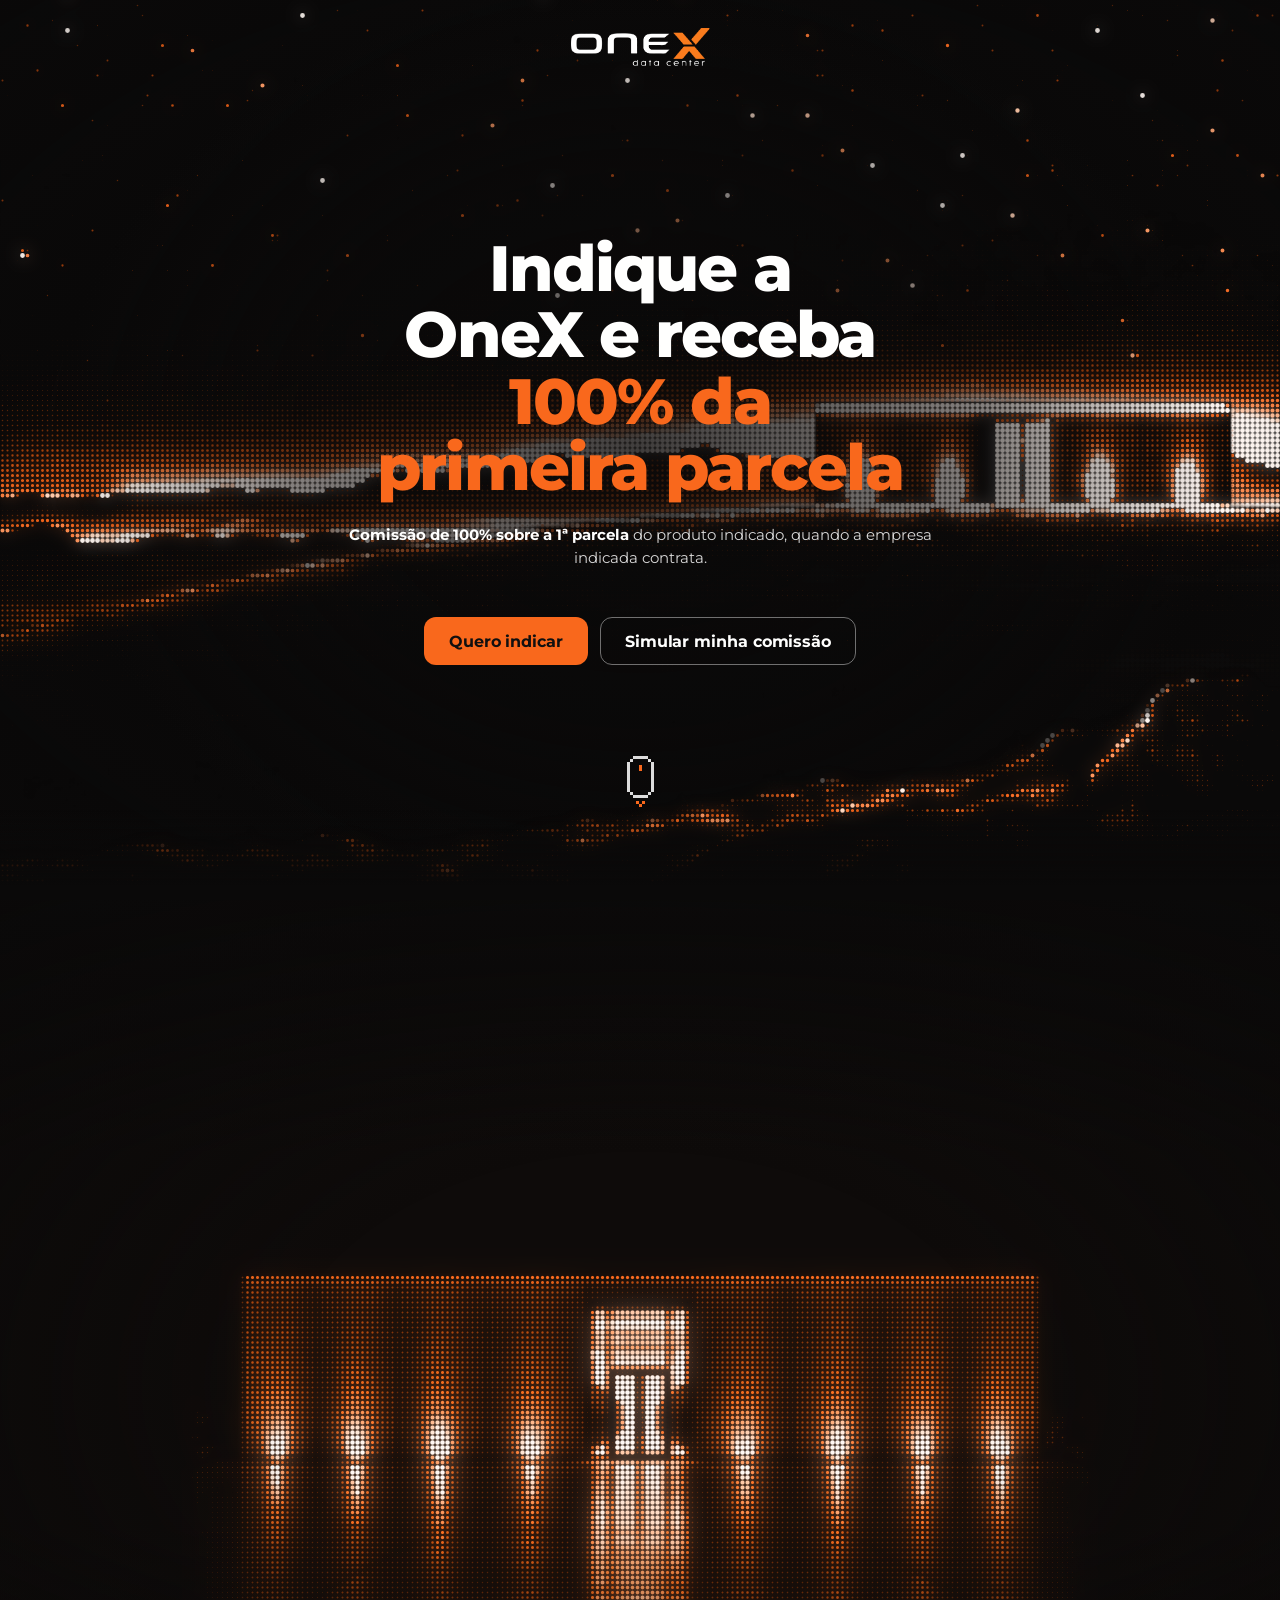
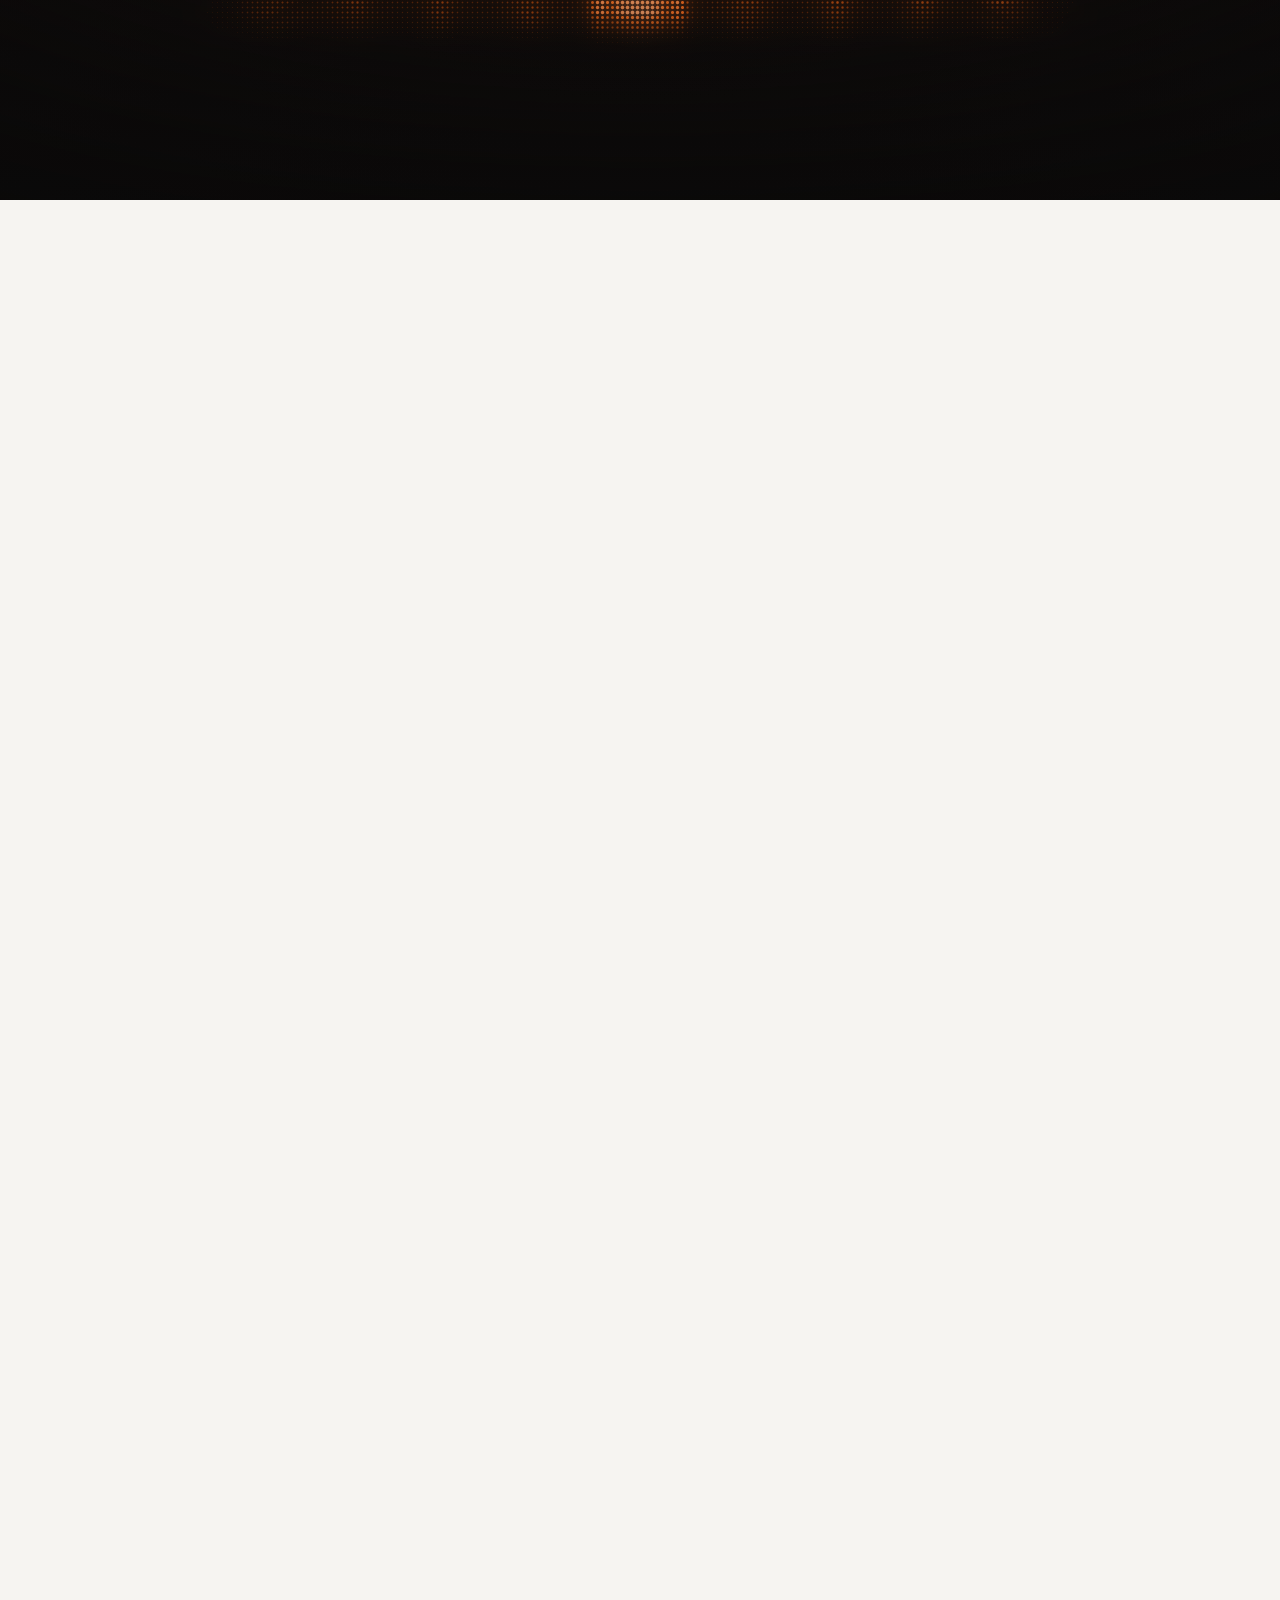
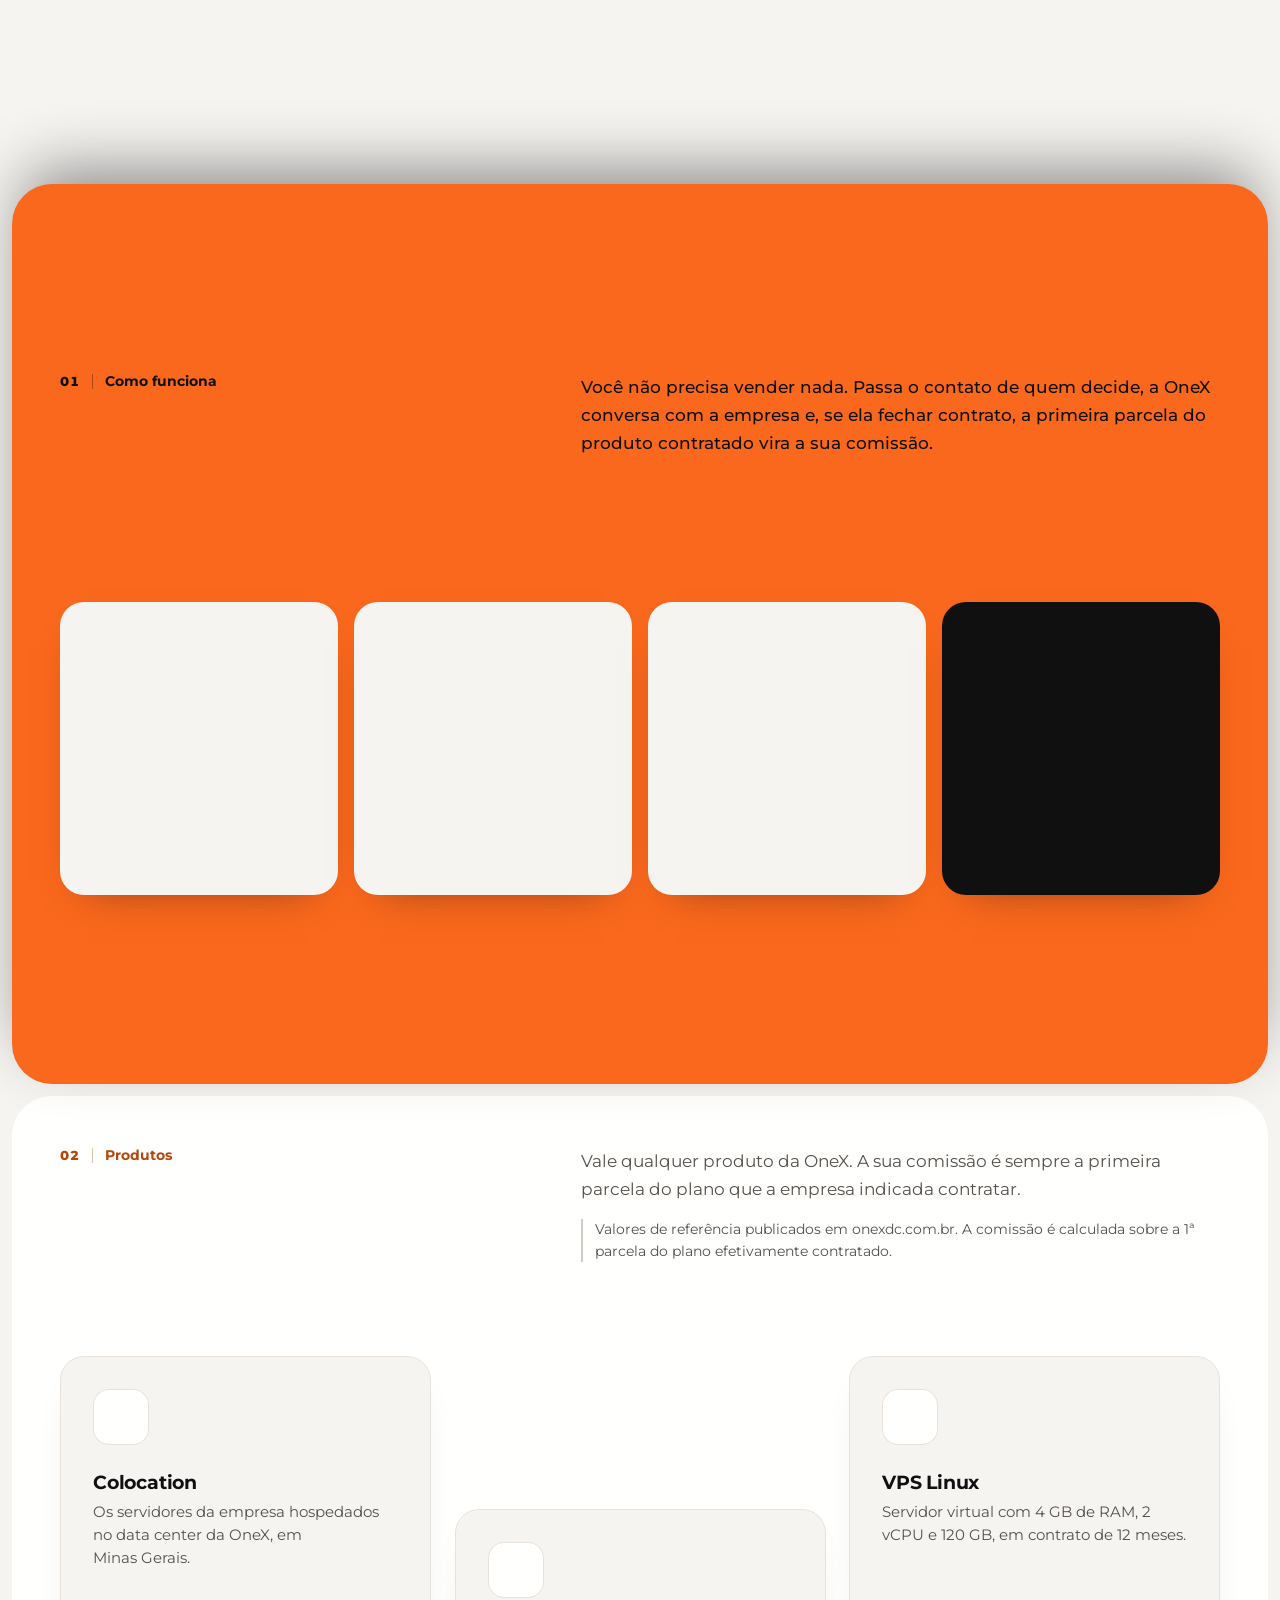
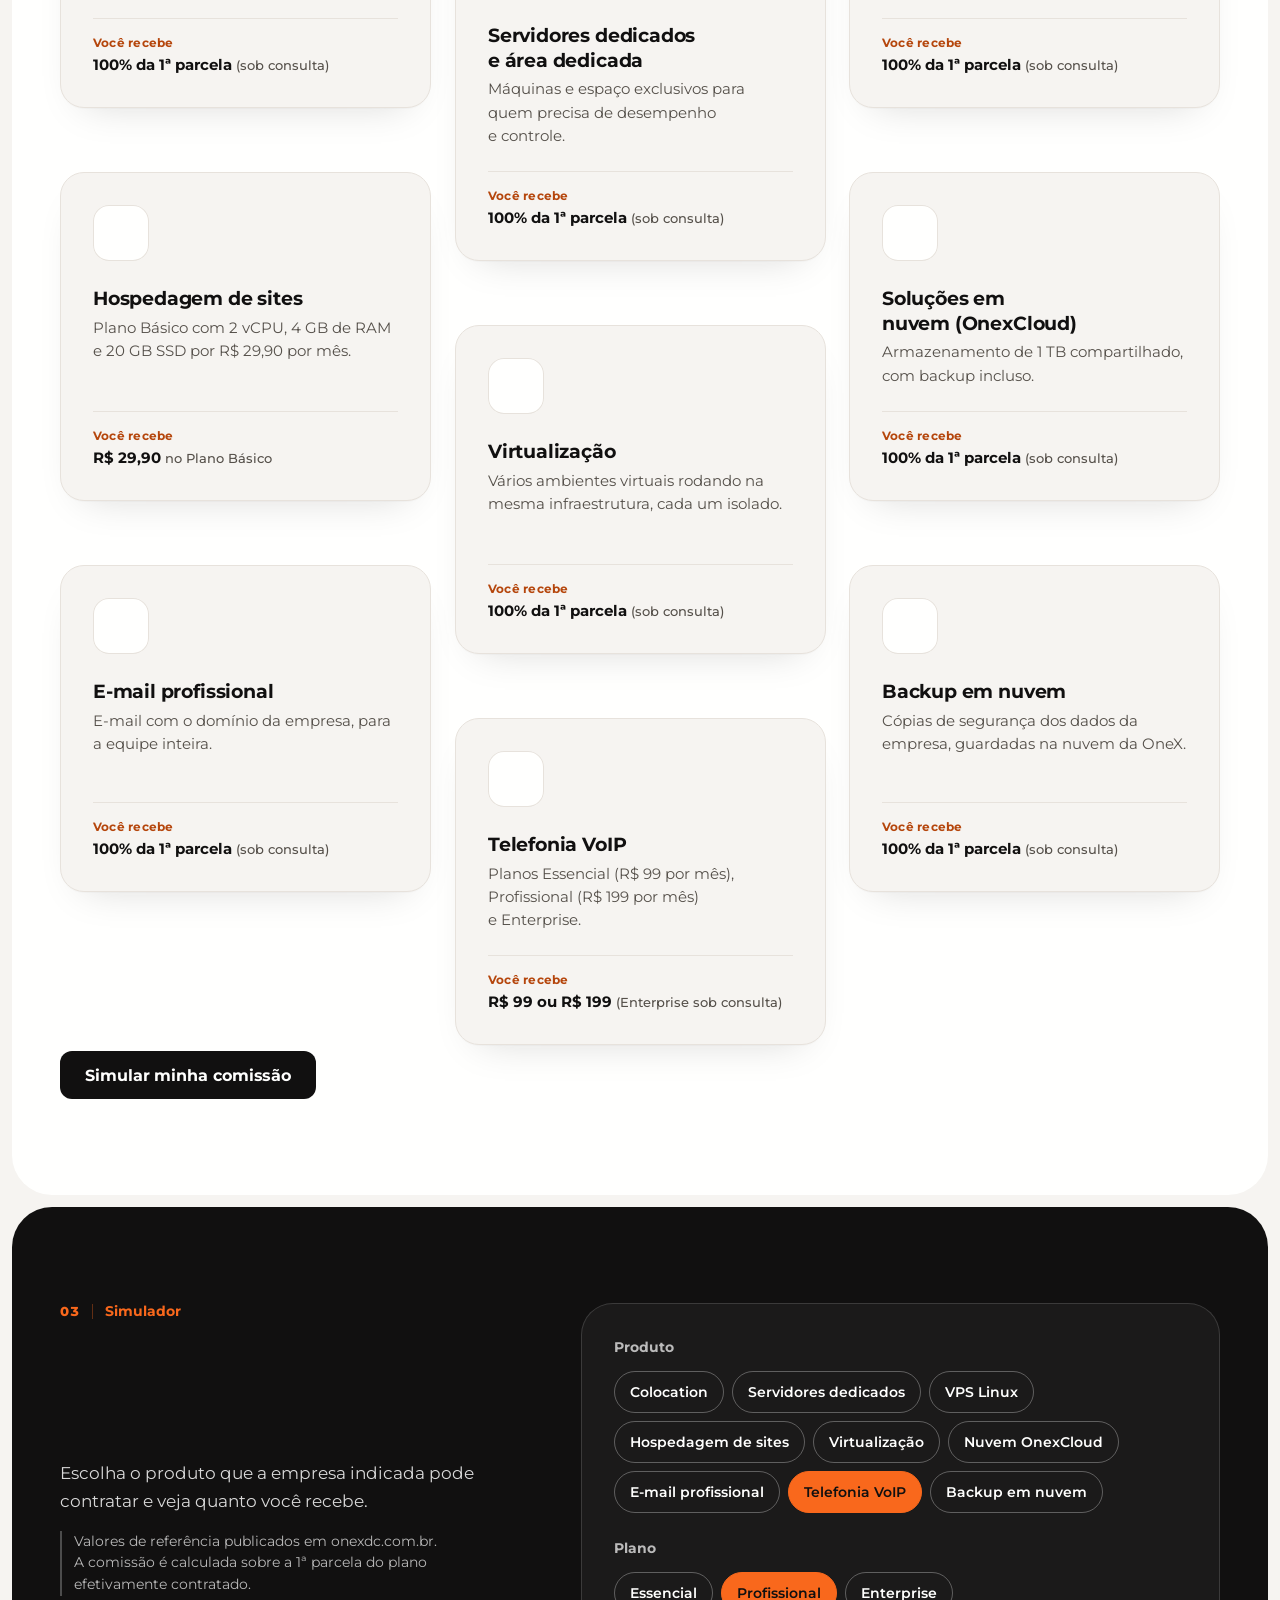
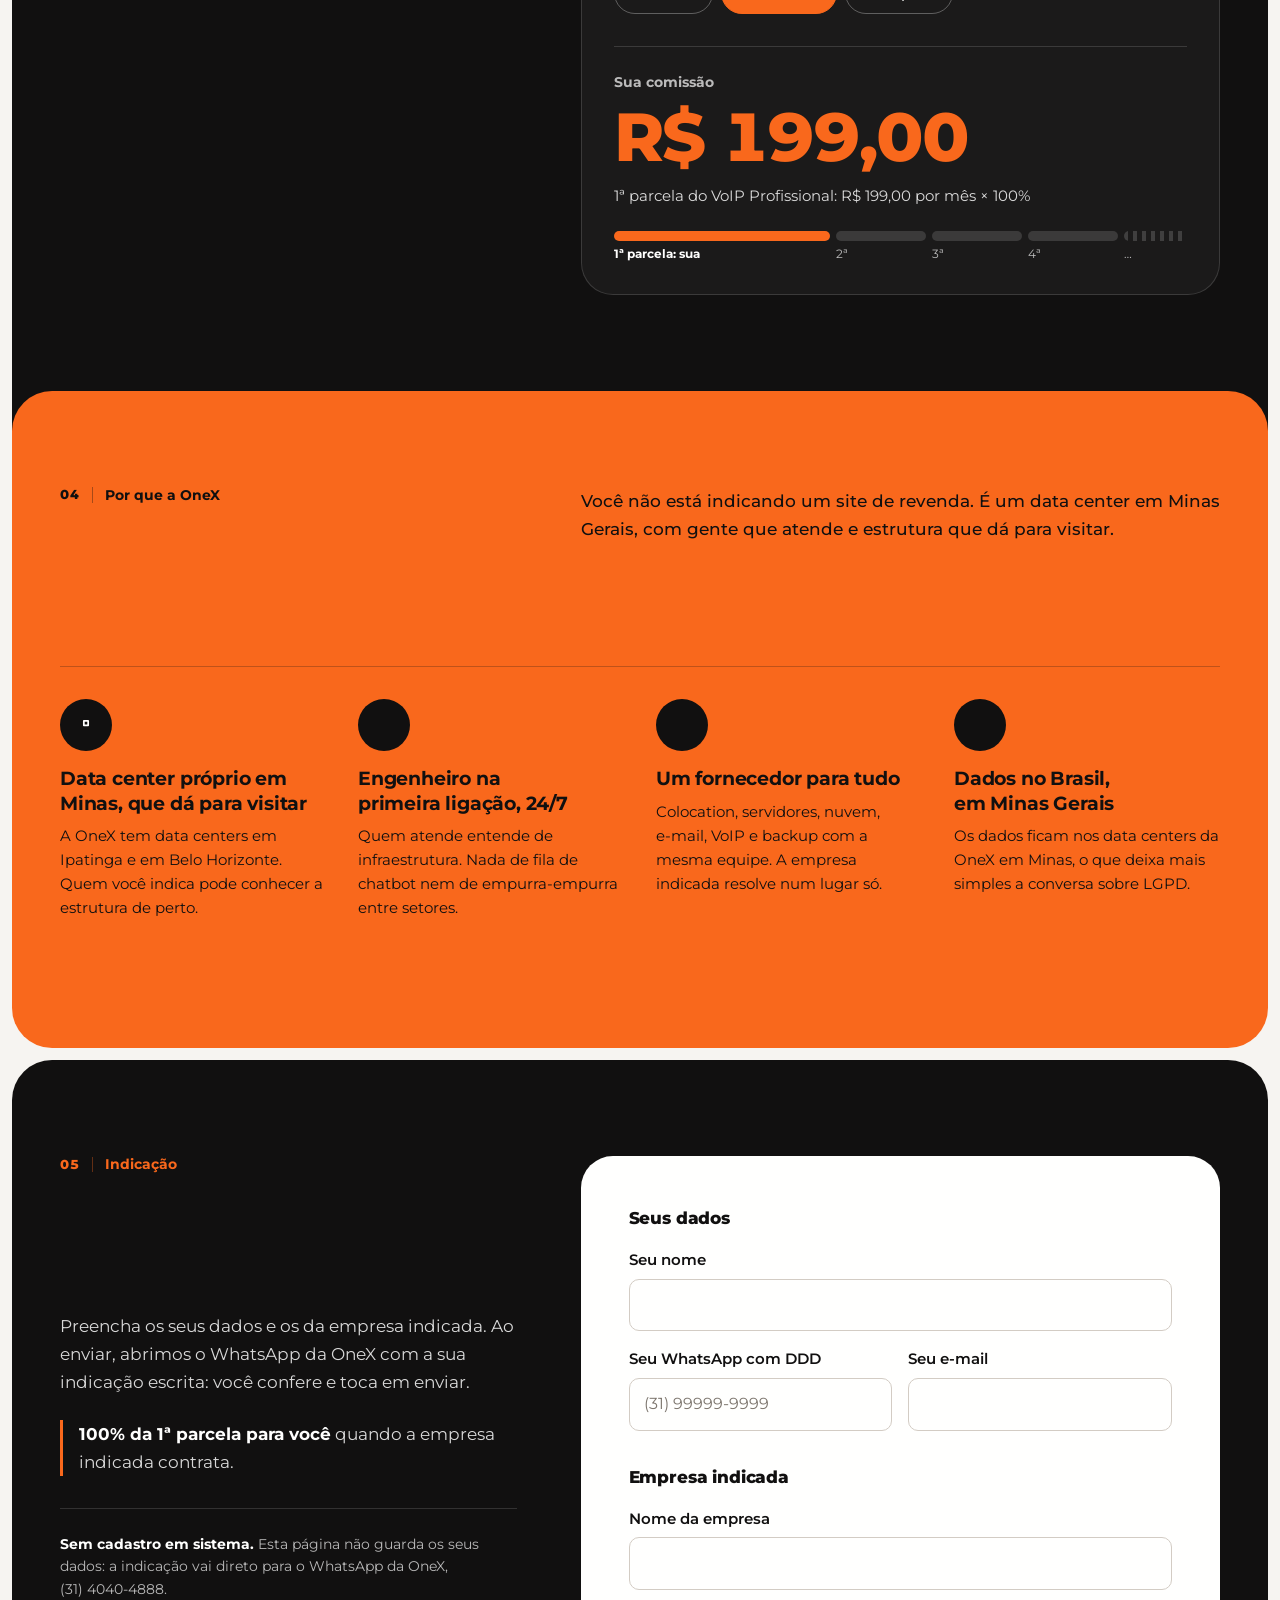
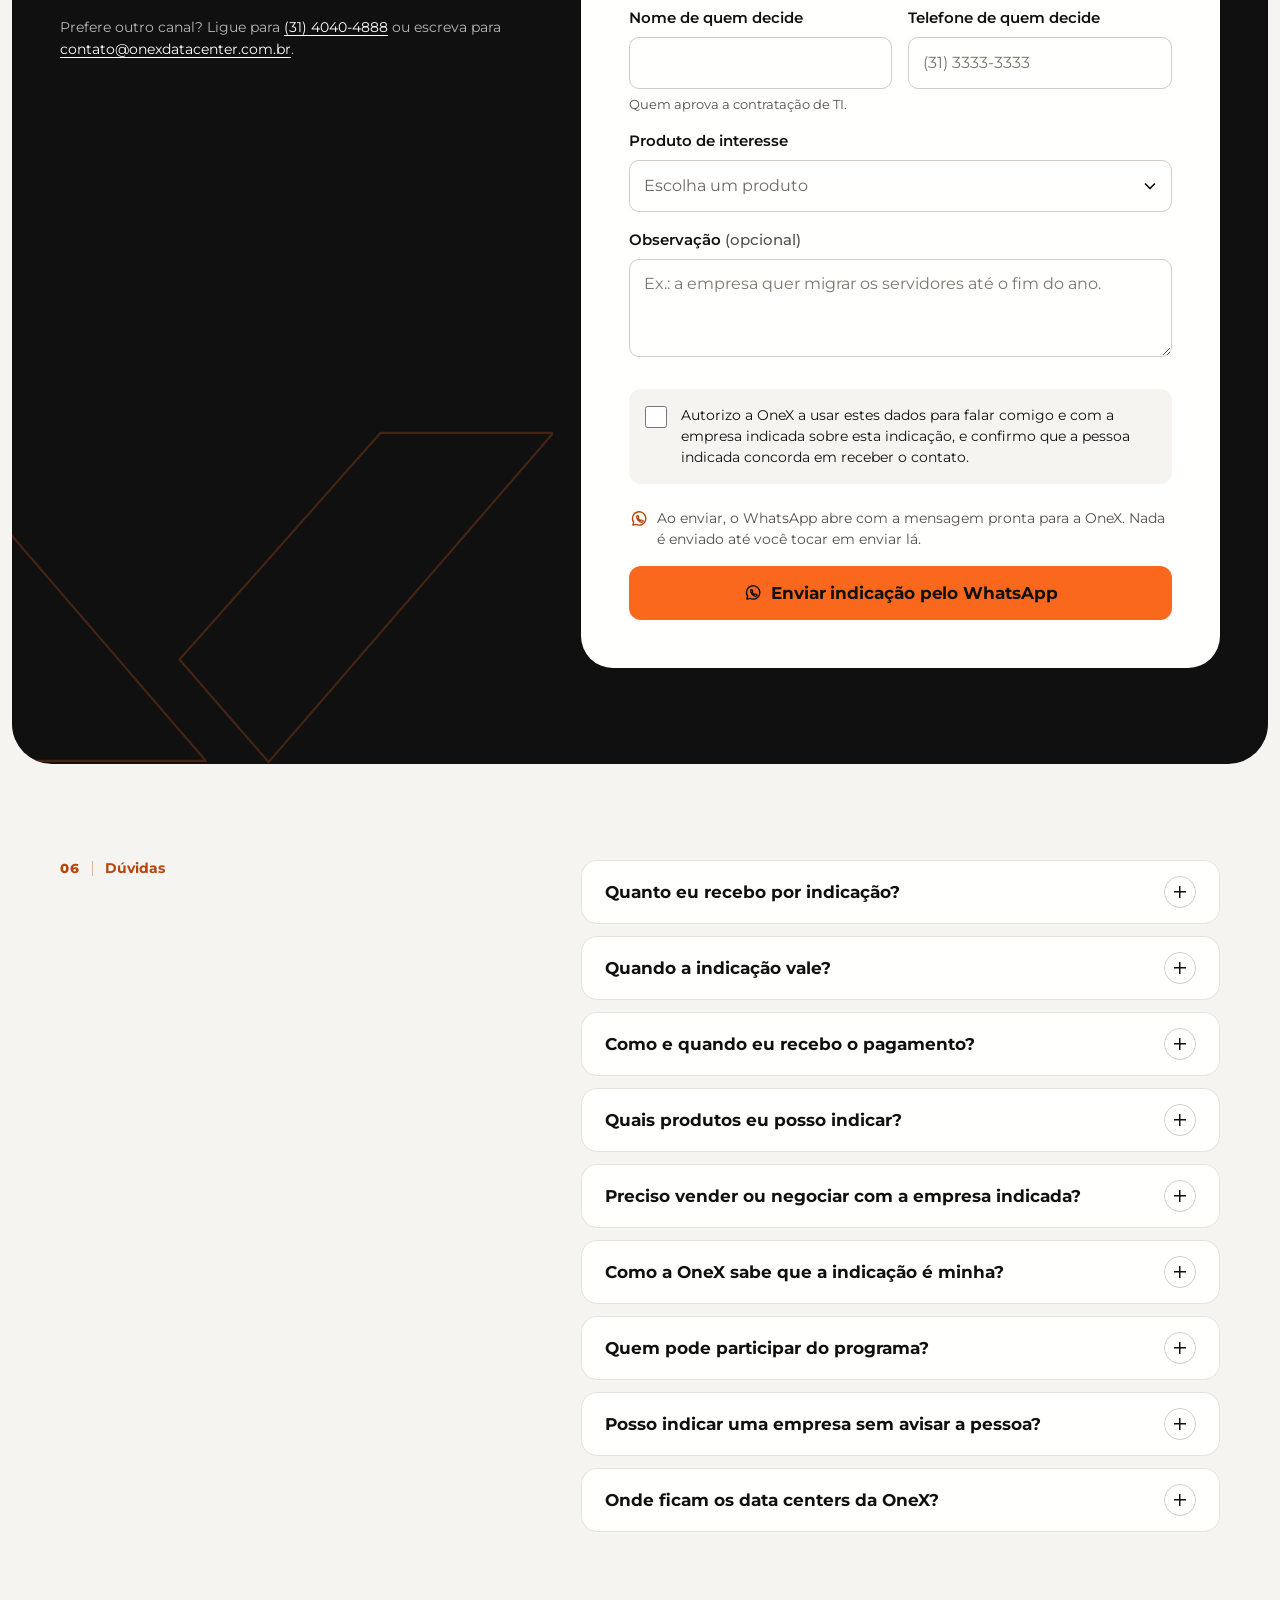
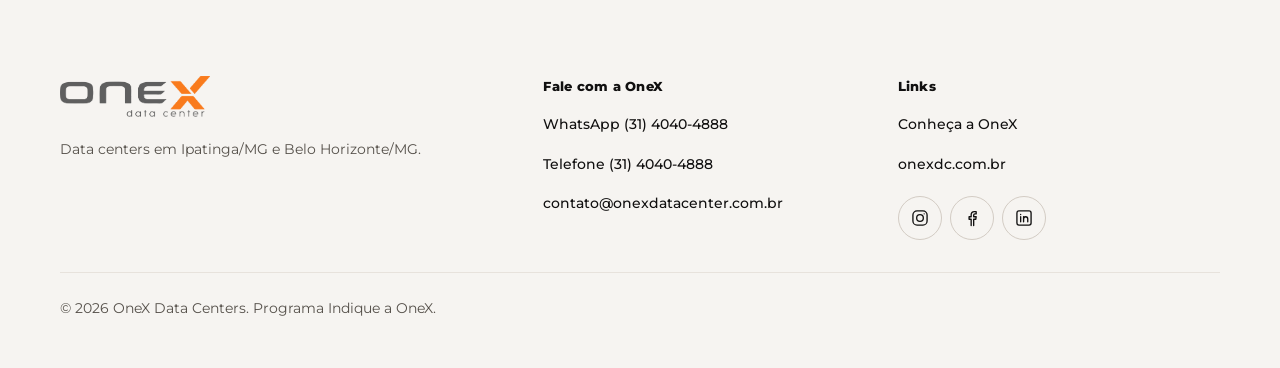
==== commit e833bf39: "Site novo: index.html vira a versão imersiva, versões antigas em backup/ - Hero em parallax centrali" ====
--- a/index.html
+++ b/index.html
@@ -32,11 +32,14 @@
 <link rel="stylesheet" href="https://fonts.googleapis.com/css2?family=Montserrat:wght@300..800&amp;display=swap" media="print" onload="this.media='all'">
 <noscript><link rel="stylesheet" href="https://fonts.googleapis.com/css2?family=Montserrat:wght@300..800&amp;display=swap"></noscript>
 <link rel="stylesheet" href="assets/css/indique.css">
+<link rel="stylesheet" href="assets/css/parallax.css">
 <!-- Intro: decidida antes da primeira pintura. Não roda com #âncora, aba oculta, página já rolada, movimento reduzido
      ou se já foi vista nesta sessão. ?intro=1 força (revisão), ?intro=0 pula e ?fx=0 entrega a composição estática. -->
-<script>(function(){var d=document.documentElement;d.classList.add("js");try{var q=location.search;if(/[?&]fx=0\b/.test(q)){d.classList.add("fx-0");return}var rm=matchMedia("(prefers-reduced-motion: reduce)").matches;if(!rm&&"IntersectionObserver"in window&&"WebGLRenderingContext"in window)d.classList.add("visita-on");if(/[?&]intro=0\b/.test(q)||rm)return;if(!/[?&]intro=1\b/.test(q)&&(location.hash||document.hidden||window.pageYOffset>4||sessionStorage.getItem("onex-indique-intro")==="1"))return;d.classList.add("intro-ativa")}catch(e){}})();</script>
+<script>(function(){var d=document.documentElement;d.classList.add("js");try{var q=location.search;if(/[?&]fx=0\b/.test(q)){d.classList.add("fx-0");return}d.classList.add("parallax-on");var rm=matchMedia("(prefers-reduced-motion: reduce)").matches;if(!rm&&"IntersectionObserver"in window&&"WebGLRenderingContext"in window)d.classList.add("visita-on");if(/[?&]intro=0\b/.test(q)||rm)return;if(!/[?&]intro=1\b/.test(q)&&(location.hash||document.hidden||window.pageYOffset>4||sessionStorage.getItem("onex-indique-intro")==="1"))return;d.classList.add("intro-ativa")}catch(e){}})();</script>
 <script src="assets/js/intro.js" defer onerror="document.documentElement.classList.remove('intro-ativa')"></script>
 <script src="assets/js/indique.js" defer></script>
+<script src="assets/js/parallax.js" defer onerror="document.documentElement.classList.remove('parallax-on')"></script>
+<script src="assets/js/parallax-secoes.js" defer></script>
 <script src="assets/js/visita.js" defer onerror="document.documentElement.classList.remove('visita-on')"></script>
 <script type="application/ld+json">
 {
@@ -138,7 +141,8 @@
 <!-- Cabeçalho flutuante: transparente sobre o hero; depois da rolagem vira uma barra arredondada no tom do que passa por
      baixo. O logo é o oficial, recortado em duas partes (nome e X) só para entrar em partes depois da intro; o X fica
      sempre laranja (o do logo oficial), nos dois tons. -->
-<header class="topo" data-topo data-tom="escuro">
+<!-- O cabeçalho é só a marca da OneX, no meio da tela (sem links, botão nem barra) -->
+<header class="topo topo--so-marca" data-topo data-tom="escuro">
   <div class="topo__barra">
     <a class="topo__marca" href="#topo" aria-label="OneX Data Center, voltar ao início">
       <span class="logo" aria-hidden="true">
@@ -146,126 +150,99 @@
         <span class="logo__parte logo__parte--x"><img class="logo__img logo__img--cinza" src="assets/img/logo-onex-cinza.webp" alt="" width="866" height="250"></span>
       </span>
     </a>
-    <nav class="topo__nav" id="menu" aria-label="Seções da página" data-menu-painel>
-      <ul class="topo__links">
-        <li style="--i:0"><a href="#como-funciona">Como funciona</a></li>
-        <li style="--i:1"><a href="#produtos">Produtos</a></li>
-        <li style="--i:2"><a href="#simulador">Simular</a></li>
-        <li style="--i:3"><a href="#perguntas">Perguntas</a></li>
-        <li class="topo__links-cta" style="--i:4"><a class="botao" href="#indicar">Quero indicar</a></li>
-      </ul>
-    </nav>
-    <a class="botao botao--topo" href="#indicar">Quero indicar</a>
-    <button class="topo__menu" type="button" aria-expanded="false" aria-controls="menu" aria-label="Abrir menu" data-menu>
-      <svg viewBox="0 0 24 24" aria-hidden="true" focusable="false"><path class="topo__menu-a" d="M4 8h16"/><path class="topo__menu-b" d="M4 16h16"/></svg>
-    </button>
   </div>
 </header>
 
 <main id="conteudo" tabindex="-1">
   <span id="topo" class="ancora-topo"></span>
 
-  <!-- ===================== HERO: VISITA À ONEX ===================== -->
-  <!-- A rolagem leva a pessoa para dentro da OneX: fachada → corredor → rack → rede → storage → telefonia → o X. Cada
-       parada mostra produtos que dá para indicar. As cenas são fotos ilustrativas geradas no Higgsfield, desenhadas em
-       pontos por assets/js/visita.js (efeito "Sunset" do editor ASCII do 21st.dev, refeito em WebGL).
+  <!-- ===================== HERO: PARALLAX ===================== -->
+  <!-- O "Parallax" do Osmo em pontos: as serras de Minas, a OneX no morro, o texto e as pedras da frente descem em
+       velocidades diferentes ao rolar (assets/js/parallax.js; camadas geradas no Higgsfield, desenhadas com a mesma
+       receita de pontos da visita). Sem JS ou com ?fx=0: o pôster em pontos atrás do texto. -->
+  <section class="parallax parallax--tela" id="inicio" aria-labelledby="titulo" data-parallax data-escuro>
+    <div class="parallax__moldura" aria-hidden="true" data-hero></div>
+    <picture>
+      <source media="(max-aspect-ratio: 9/10)" srcset="assets/img/parallax/poster-retrato.webp" width="780" height="1688">
+      <img class="parallax__poster" src="assets/img/parallax/poster.webp" alt="" width="1600" height="900" fetchpriority="high" decoding="async">
+    </picture>
+    <canvas class="parallax__camada" data-camada="serra" aria-hidden="true"></canvas>
+    <canvas class="parallax__camada" data-camada="onex" aria-hidden="true"></canvas>
+    <div class="parallax__veu" aria-hidden="true"></div>
+    <div class="parallax__texto" data-camada="texto">
+      <h1 id="titulo"><span class="h1__a">Indique a OneX e receba</span> <span class="h1__b">100% da primeira parcela</span></h1>
+      <p class="hero__condicao"><strong>Comissão de 100% sobre a 1ª parcela</strong> do produto indicado, quando a empresa indicada contrata.</p>
+      <div class="hero__acoes">
+        <a class="botao" href="#indicar" data-cta-hero>Quero indicar</a>
+        <a class="botao botao--contorno" href="#simulador">Simular minha comissão</a>
+      </div>
+    </div>
+    <canvas class="parallax__camada" data-camada="frente" aria-hidden="true"></canvas>
+    <div class="parallax__esfuma" aria-hidden="true"></div>
+    <!-- "role para baixo": um mouse em pixels (1 unidade = 1 pixel) com a rodinha descendo, no meio da base -->
+    <svg class="parallax__mouse" viewBox="0 0 9 18" aria-hidden="true" focusable="false">
+      <path class="parallax__mouse-corpo" d="M2 0h5v1H2zM1 1h1v1H1zM7 1h1v1H7zM0 2h1v10H0zM8 2h1v10H8zM1 12h1v1H1zM7 12h1v1H7zM2 13h5v1H2z"/>
+      <rect class="parallax__mouse-roda" x="4" y="3" width="1" height="2"/>
+      <path class="parallax__mouse-seta" d="M3 15h1v1H3zM5 15h1v1H5zM4 16h1v1H4z"/>
+    </svg>
+  </section>
+
+  <!-- ===================== VISITA À ONEX (depois do parallax) ===================== -->
+  <!-- A rolagem leva a pessoa para dentro da OneX: fachada → corredor → rack (data-visita-cenas="0,1,2"). Cada parada
+       mostra produtos que dá para indicar. As cenas são fotos ilustrativas geradas no Higgsfield, desenhadas em pontos
+       por assets/js/visita.js (efeito "Sunset" do editor ASCII do 21st.dev, refeito em WebGL).
+       No rack, os servidores vêm para perto e o cartão laranja de "Como funciona" sobe por cima do palco
+       (data-visita-sobe; o palco vira caixa enquanto isso). Rede, storage e telefonia ficam nos cartões de "Produtos".
        Sem JS, com movimento reduzido ou ?fx=0: a fachada em pontos (imagem) fica atrás do texto e as paradas viram
        cartões, cada um com a sua cena em pontos. -->
-  <section class="visita" id="visita" aria-labelledby="titulo" data-visita data-escuro>
+  <section class="visita visita--espalhada visita--sobe" id="visita" style="--visita-trechos: 3.1364" aria-labelledby="h-visita" data-visita data-visita-continua data-visita-espalha data-visita-cenas="0,1,2" data-visita-sobe data-escuro>
     <div class="visita__palco" data-visita-palco>
-      <div class="visita__moldura" aria-hidden="true" data-hero></div>
+      <div class="visita__moldura" aria-hidden="true"></div>
       <div class="visita__arte" aria-hidden="true" data-visita-arte>
         <picture>
           <source media="(max-aspect-ratio: 9/10)" srcset="assets/img/visita/pontos-0-retrato.webp" width="780" height="1688">
-          <img class="visita__poster" src="assets/img/visita/pontos-0.webp" alt="" width="1600" height="900" fetchpriority="high" decoding="async">
+          <img class="visita__poster" src="assets/img/visita/pontos-0.webp" alt="" width="1600" height="900" loading="lazy" decoding="async">
         </picture>
         <canvas class="visita__tela" data-visita-tela></canvas>
       </div>
 
       <div class="visita__coluna">
         <div class="visita__abertura" data-parada="0">
-          <p class="hero__olho"><svg class="mini-x" viewBox="-4 -4 550 466" aria-hidden="true" focusable="false"><use href="#x-pecas"/></svg>Programa de indicação OneX Data Centers</p>
-          <h1 id="titulo"><span class="h1__a">Indique a OneX e receba</span> <span class="h1__b">100% da primeira parcela</span></h1>
-          <p class="hero__sub">Conhece uma empresa que precisa de colocation, nuvem, servidores, VoIP ou backup? Apresente a OneX. Quando ela contrata, o valor da 1ª parcela do produto que ela fechou é seu.</p>
-          <p class="hero__condicao"><strong>Comissão de 100% sobre a 1ª parcela</strong> do produto indicado, quando a empresa indicada contrata.</p>
-          <div class="hero__acoes">
-            <a class="botao" href="#indicar" data-cta-hero>Quero indicar</a>
-            <a class="botao botao--contorno" href="#simulador">Simular minha comissão</a>
-          </div>
-          <p class="visita__dica" aria-hidden="true"><span></span>Role para entrar na OneX</p>
+          <p class="hero__olho" data-vel="0.3"><svg class="mini-x" viewBox="-4 -4 550 466" aria-hidden="true" focusable="false"><use href="#x-pecas"/></svg>Uma visita à OneX</p>
+          <h2 class="visita__chamada" data-vel="0.3" id="h-visita">Entre no data center e veja <span>o que dá para indicar</span></h2>
+          <p class="hero__sub" data-vel="0.12">Cada parada mostra produtos que a empresa indicada pode contratar e quanto você recebe quando ela fecha.</p>
+          <p class="visita__dica" aria-hidden="true" data-vel="0.22"><span></span>Role para entrar na OneX</p>
         </div>
-
-        <h2 class="so-leitor">Uma visita à OneX: o que você pode indicar</h2>
         <ol class="visita__paradas">
           <li class="parada" data-parada="1">
             <img class="parada__cena" src="assets/img/visita/pontos-1.webp" alt="" width="800" height="450" loading="lazy" decoding="async">
-            <p class="indice" aria-hidden="true"><span>01</span>O corredor</p>
-            <h3 class="parada__titulo">Colocation e área dedicada</h3>
-            <ul class="parada__itens">
+            <p class="indice" aria-hidden="true" data-vel="0.32"><span>01</span>O corredor</p>
+            <h3 class="parada__titulo" data-vel="0.32">Colocation e área dedicada</h3>
+            <ul class="parada__itens" data-vel="0.12">
               <li><strong>Colocation</strong> Os servidores da empresa hospedados no data center da OneX, em Minas Gerais.</li>
               <li><strong>Área dedicada</strong> Um espaço só da empresa dentro do data center.</li>
             </ul>
-            <p class="parada__ganho">Você recebe <strong>100% da 1ª parcela</strong> <span>(sob consulta)</span></p>
+            <p class="parada__ganho" data-vel="0.26">Você recebe <strong>100% da 1ª parcela</strong> <span>(sob consulta)</span></p>
           </li>
           <li class="parada" data-parada="2">
             <img class="parada__cena" src="assets/img/visita/pontos-2.webp" alt="" width="800" height="450" loading="lazy" decoding="async">
-            <p class="indice" aria-hidden="true"><span>02</span>O rack</p>
-            <h3 class="parada__titulo">Servidores, VPS e virtualização</h3>
-            <ul class="parada__itens">
+            <p class="indice" aria-hidden="true" data-vel="0.32"><span>02</span>O rack</p>
+            <h3 class="parada__titulo" data-vel="0.32">Servidores, VPS e virtualização</h3>
+            <ul class="parada__itens" data-vel="0.12">
               <li><strong>Servidores dedicados</strong> Máquinas exclusivas para quem precisa de desempenho e controle.</li>
               <li><strong>VPS Linux</strong> 4 GB de RAM, 2 vCPU e 120 GB, em contrato de 12 meses.</li>
               <li><strong>Virtualização</strong> Vários ambientes virtuais na mesma infraestrutura, cada um isolado.</li>
             </ul>
-            <p class="parada__ganho">Você recebe <strong>100% da 1ª parcela</strong> <span>(sob consulta)</span></p>
-          </li>
-          <li class="parada" data-parada="3">
-            <img class="parada__cena" src="assets/img/visita/pontos-3.webp" alt="" width="800" height="450" loading="lazy" decoding="async">
-            <p class="indice" aria-hidden="true"><span>03</span>A rede</p>
-            <h3 class="parada__titulo">Nuvem, sites e e-mail</h3>
-            <ul class="parada__itens">
-              <li><strong>OnexCloud</strong> Armazenamento de 1 TB compartilhado, com backup incluso.</li>
-              <li><strong>Hospedagem de sites</strong> Plano Básico com 2 vCPU, 4 GB de RAM e 20 GB SSD por R$&nbsp;29,90 por mês.</li>
-              <li><strong>E-mail profissional</strong> Com o domínio da empresa, para a equipe inteira.</li>
-            </ul>
-            <p class="parada__ganho">Você recebe <strong>100% da 1ª parcela</strong> <span>(R$&nbsp;29,90 no Plano Básico de hospedagem)</span></p>
-          </li>
-          <li class="parada" data-parada="4">
-            <img class="parada__cena" src="assets/img/visita/pontos-4.webp" alt="" width="800" height="450" loading="lazy" decoding="async">
-            <p class="indice" aria-hidden="true"><span>04</span>O storage</p>
-            <h3 class="parada__titulo">Backup em nuvem</h3>
-            <ul class="parada__itens">
-              <li><strong>Backup em nuvem</strong> Cópias de segurança dos dados da empresa, guardadas na nuvem da OneX.</li>
-            </ul>
-            <p class="parada__ganho">Você recebe <strong>100% da 1ª parcela</strong> <span>(sob consulta)</span></p>
-          </li>
-          <li class="parada" data-parada="5">
-            <img class="parada__cena" src="assets/img/visita/pontos-5.webp" alt="" width="800" height="450" loading="lazy" decoding="async">
-            <p class="indice" aria-hidden="true"><span>05</span>A telefonia</p>
-            <h3 class="parada__titulo">Telefonia VoIP</h3>
-            <ul class="parada__itens">
-              <li><strong>Essencial</strong> R$&nbsp;99 por mês.</li>
-              <li><strong>Profissional</strong> R$&nbsp;199 por mês.</li>
-              <li><strong>Enterprise</strong> Sob consulta.</li>
-            </ul>
-            <p class="parada__ganho">Você recebe <strong>R$&nbsp;99 ou R$&nbsp;199</strong> <span>(Enterprise sob consulta)</span></p>
+            <p class="parada__ganho" data-vel="0.26">Você recebe <strong>100% da 1ª parcela</strong> <span>(sob consulta)</span></p>
           </li>
         </ol>
-
-        <div class="visita__fim" data-parada="6">
-          <p class="visita__fim-titulo">Tudo isso você pode indicar. Quando a empresa contrata, <span>a 1ª parcela é sua.</span></p>
-          <div class="hero__acoes">
-            <a class="botao" href="#indicar">Quero indicar</a>
-            <a class="botao botao--contorno" href="#como-funciona">Ver como funciona</a>
-          </div>
-        </div>
-      </div>
-
-      <a class="visita__pular" href="#como-funciona">Pular a visita<svg class="icone-inline" viewBox="0 0 24 24" aria-hidden="true" focusable="false"><use href="#i-seta"/></svg></a>
+      </div>
     </div>
   </section>
 
   <!-- ===================== COMO FUNCIONA ===================== -->
-  <section class="secao secao--aberta" id="como-funciona" aria-labelledby="h-como">
+  <!-- Cartão laranja que sobe por cima da visita (o fim dela); cada passo é um cartão com o ícone da etapa -->
+  <section class="caixa caixa--laranja secao como" id="como-funciona" aria-labelledby="h-como">
     <div class="editorial">
       <div class="editorial__titulo">
         <p class="indice" aria-hidden="true"><span>01</span>Como funciona</p>
@@ -277,22 +254,22 @@
     </div>
     <ol class="passos" data-passos>
       <li class="passo">
-        <span class="passo__no" aria-hidden="true">1</span><span class="passo__linha" aria-hidden="true"></span>
+        <span class="passo__no" aria-hidden="true"><svg class="passo__ico" viewBox="0 0 24 24" focusable="false"><path d="M20.5 3.5 10.75 13.25"/><path d="M20.5 3.5l-6.25 17-3.5-7.25L3.5 9.75z"/></svg></span>
         <h3 class="passo__titulo">Você indica</h3>
         <p>Envie pelo formulário os seus dados, o nome da empresa e o contato de quem decide a contratação.</p>
       </li>
       <li class="passo">
-        <span class="passo__no" aria-hidden="true">2</span><span class="passo__linha" aria-hidden="true"></span>
+        <span class="passo__no" aria-hidden="true"><svg class="passo__ico" viewBox="0 0 24 24" focusable="false"><path d="M4.5 4.5h10a1.5 1.5 0 0 1 1.5 1.5v6a1.5 1.5 0 0 1-1.5 1.5H9.5l-3.5 3v-3H4.5A1.5 1.5 0 0 1 3 12V6a1.5 1.5 0 0 1 1.5-1.5z"/><path d="M16 8.5h3.5A1.5 1.5 0 0 1 21 10v6a1.5 1.5 0 0 1-1.5 1.5H18v3l-3.5-3h-4a1.5 1.5 0 0 1-1.5-1.5v-1"/></svg></span>
         <h3 class="passo__titulo">A OneX conversa com a empresa indicada</h3>
         <p>A equipe da OneX entra em contato, entende o que a empresa precisa e apresenta a proposta.</p>
       </li>
       <li class="passo">
-        <span class="passo__no" aria-hidden="true">3</span><span class="passo__linha" aria-hidden="true"></span>
+        <span class="passo__no" aria-hidden="true"><svg class="passo__ico" viewBox="0 0 24 24" focusable="false"><path d="M13.5 3H6.5A1.5 1.5 0 0 0 5 4.5v15A1.5 1.5 0 0 0 6.5 21h11a1.5 1.5 0 0 0 1.5-1.5V8.5z"/><path d="M13.5 3v5.5H19"/><path d="M8.75 14.25l2.25 2.25 4.25-4.5"/></svg></span>
         <h3 class="passo__titulo">A empresa contrata</h3>
         <p>A comissão vale quando a empresa indicada fecha contrato de um produto da OneX.</p>
       </li>
       <li class="passo passo--comissao">
-        <span class="passo__no" aria-hidden="true">4</span>
+        <span class="passo__no" aria-hidden="true"><svg class="passo__ico" viewBox="0 0 24 24" focusable="false"><rect x="2.5" y="6" width="19" height="12" rx="2"/><circle cx="12" cy="12" r="2.75"/><path d="M6.25 9.75v4.5M17.75 9.75v4.5"/></svg></span>
         <h3 class="passo__titulo">Você recebe 100% da 1ª parcela</h3>
         <p>O valor da sua comissão é igual à primeira parcela do produto que a empresa contratou.</p>
       </li>
@@ -300,8 +277,8 @@
   </section>
 
   <!-- ===================== PRODUTOS ===================== -->
-  <section class="caixa caixa--branca secao" id="produtos" aria-labelledby="h-produtos">
-    <div class="editorial">
+  <section class="caixa caixa--branca secao secao--paralaxe" id="produtos" aria-labelledby="h-produtos">
+    <div class="editorial" data-paralaxe="0.05">
       <div class="editorial__titulo">
         <p class="indice" aria-hidden="true"><span>02</span>Produtos</p>
         <h2 id="h-produtos" data-revela>O que você pode indicar</h2>
@@ -312,7 +289,7 @@
       </div>
     </div>
 
-    <ul class="produtos" data-produtos>
+    <ul class="produtos produtos--cartoes" data-produtos data-paralaxe-colunas="0.07,-0.1,0.07">
       <li class="produto">
         <svg class="ico ico--rack" viewBox="0 0 24 24" aria-hidden="true" focusable="false">
           <path class="t" pathLength="1" d="M7 2.75h10c.97 0 1.75.78 1.75 1.75v15c0 .97-.78 1.75-1.75 1.75H7c-.97 0-1.75-.78-1.75-1.75v-15c0-.97.78-1.75 1.75-1.75z"/>
@@ -517,7 +494,8 @@
 
   <!-- ===================== FORMULÁRIO ===================== -->
   <section class="caixa caixa--navy secao" id="indicar" aria-labelledby="h-indicar" data-escuro>
-    <svg class="marca-dagua marca-dagua--indicar" viewBox="-4 -4 550 466" aria-hidden="true" focusable="false" data-desenha><use href="#x-pecas"/></svg>
+    <!-- nesta versão o X fica desenhado o tempo todo (sem data-desenha, não se apaga nem redesenha ao rolar) -->
+    <svg class="marca-dagua marca-dagua--indicar" viewBox="-4 -4 550 466" aria-hidden="true" focusable="false"><use href="#x-pecas"/></svg>
     <div class="indicar">
       <div class="indicar__texto">
         <p class="indice" aria-hidden="true"><span>05</span>Indicação</p>
@@ -669,19 +647,6 @@
       </div>
     </div>
   </section>
-
-  <!-- ===================== FECHAMENTO + RODAPÉ ===================== -->
-  <section class="caixa caixa--navy fechamento" id="fechamento" aria-labelledby="h-fechamento" data-escuro>
-    <svg class="marca-dagua marca-dagua--fechamento" viewBox="-4 -4 550 466" aria-hidden="true" focusable="false" data-desenha><use href="#x-pecas"/></svg>
-    <div class="fechamento__cta">
-      <h2 id="h-fechamento" data-revela>Conhece uma empresa que precisa de infraestrutura?</h2>
-      <p>Indique a OneX. Quando ela contrata, a primeira parcela é sua.</p>
-      <div class="fechamento__acoes">
-        <a class="botao" href="#indicar">Quero indicar</a>
-        <a class="botao botao--contorno" href="https://wa.me/553140404888?text=Ol%C3%A1%2C%20OneX!%20Quero%20saber%20mais%20sobre%20o%20programa%20Indique%20a%20OneX." target="_blank" rel="noopener"><svg class="icone-inline" viewBox="0 0 24 24" aria-hidden="true" focusable="false"><use href="#i-whatsapp"/></svg>Falar no WhatsApp</a>
-      </div>
-    </div>
-  </section>
 </main>
 
 <footer class="rodape">
--- a/assets/css/indique.css
+++ b/assets/css/indique.css
@@ -334,7 +334,7 @@
 .visita-on .visita__fim { margin: 0; padding: 0; border: 0; max-width: 30rem; }
 .visita-on .parada__cena { display: none; }
 /* celular em pé: a condição sai da abertura (o subtítulo já diz que a 1ª parcela é sua quando a empresa contrata) e a fachada ganha espaço */
-@media (max-aspect-ratio: 9/10) and (max-width: 599.98px) { .visita-on .hero__condicao { display: none; } }
+@media (max-aspect-ratio: 9/10) and (max-width: 599.98px) { .visita-on .visita .hero__condicao { display: none; } }
 /* celular baixo (SE, 320 × 640): a abertura enxuga para caber entre o cabeçalho e a base */
 @media (max-aspect-ratio: 9/10) and (max-height: 720px) {
   .visita-on .hero__olho, .visita-on .visita__abertura .visita__dica { display: none; }
@@ -360,7 +360,7 @@
   .visita-on .visita__coluna { padding-top: calc(var(--altura-topo) + var(--caixa-margem) + var(--e5)); padding-bottom: var(--e6); }
   .visita-on .hero__olho { margin-bottom: var(--e3); }
   .visita-on .hero__sub { margin-top: var(--e4); font-size: 1.0625rem; line-height: 1.5; }
-  .visita-on .hero__condicao { display: none; }
+  .visita-on .visita .hero__condicao { display: none; }
   .visita-on .visita__abertura .hero__acoes { margin-top: var(--e5); }
   .visita-on .visita__abertura .visita__dica { margin-top: var(--e5); }
   .visita-on .parada__titulo { font-size: min(clamp(1.5rem, 1.1rem + 1.6vw, 2.5rem), 5.2vh); font-size: min(clamp(1.5rem, 1.1rem + 1.6vw, 2.5rem), 5.2svh); }
@@ -547,14 +547,16 @@
 .sim__resultado { margin-top: var(--e6); padding-top: var(--e5); border-top: 1px solid var(--linha-preto); }
 .sim__rotulo { margin: 0 0 var(--e1); font-size: 0.875rem; font-weight: 700; color: var(--sobre-preto-suave); }
 /* o valor troca num cruzamento suave: o antigo sobe um pouco e esmaece, o novo só assenta (vindo de baixo) depois que ele sumiu
-   (deslocamento curto, sem recorte nas bordas; algarismos tabulares, sem contagem) */
-.sim__valor { position: relative; margin: 0; font-size: clamp(2.5rem, 1.6rem + 4.2vw, 4.25rem); font-weight: 800; line-height: 1.15; letter-spacing: -0.03em; color: var(--laranja); font-variant-numeric: tabular-nums; }
-.sim__valor--texto { font-size: clamp(1.625rem, 1.2rem + 1.9vw, 2.375rem); line-height: 1.2; letter-spacing: -0.02em; }
-.sim__num { display: block; }
-.sim__num.sai { position: absolute; left: 0; top: 0; width: 100%; pointer-events: none; animation: num-sai 200ms cubic-bezier(.4, 0, 1, 1) both; }
+   (deslocamento curto, sem recorte nas bordas; algarismos tabulares, sem contagem). Os dois ocupam a mesma célula da
+   grade (nada de posição absoluta: o antigo nunca vaza por cima do que vem embaixo) e cada um tem o seu tamanho (o
+   antigo não muda de fonte no meio da saída); a altura do bloco desliza para a do novo depois que o antigo sumiu (JS) */
+.sim__valor { display: grid; margin: 0; font-size: clamp(2.5rem, 1.6rem + 4.2vw, 4.25rem); font-weight: 800; line-height: 1.15; letter-spacing: -0.03em; color: var(--laranja); font-variant-numeric: tabular-nums; }
+.sim__num { grid-area: 1 / 1; align-self: start; min-width: 0; }
+.sim__num--texto { font-size: clamp(1.625rem, 1.2rem + 1.9vw, 2.375rem); line-height: 1.2; letter-spacing: -0.02em; text-wrap: balance; }
+.sim__num.sai { pointer-events: none; animation: num-sai 200ms cubic-bezier(.4, 0, 1, 1) both; }
 .sim__num.entra { animation: num-entra 460ms var(--ease-out) 220ms both; }
 @keyframes num-sai { to { opacity: 0; transform: translateY(-0.12em); } }
-@keyframes num-entra { from { opacity: 0; transform: translateY(0.18em); } }
+@keyframes num-entra { from { opacity: 0; transform: translateY(0.12em); } }
 .sim__conta { margin: var(--e2) 0 0; font-size: 0.9375rem; line-height: 1.5; color: var(--sobre-preto); }
 /* as parcelas do contrato: só a primeira é sua */
 .parcelas { list-style: none; margin: var(--e5) 0 0; padding: 0; display: grid; grid-template-columns: 2.4fr repeat(3, 1fr) 0.7fr; gap: 6px; }
@@ -643,32 +645,29 @@
 .sucesso:not([hidden]) { animation: valor-aparece 320ms var(--ease-out) both; }
 
 /* ==========================================================================
-   FAQ: details/summary nativo; uma duração e uma curva, sem sombra e sem mola.
-   hover = fundo branco, aro do + laranja e giro de 90°; aberta = cartão navy, + laranja vira ×.
-   ========================================================================== */
-.faq { --faq-t: 320ms; --faq-ease: cubic-bezier(0.22, 1, 0.36, 1); display: grid; border-top: 1px solid var(--linha-forte); }
-.faq details { --mais: var(--tinta); --aro: var(--linha-forte); position: relative; border-radius: 16px; transition: background-color var(--faq-t) var(--faq-ease), --mais var(--faq-t) var(--faq-ease), --aro var(--faq-t) var(--faq-ease); }
-.faq details::after { content: ""; position: absolute; left: var(--e4); right: var(--e4); bottom: 0; height: 1px; background: var(--linha); pointer-events: none; transition: opacity var(--faq-t) var(--faq-ease); }
-.faq summary { list-style: none; cursor: pointer; display: flex; justify-content: space-between; align-items: center; gap: var(--e4); padding: var(--e5) var(--e4); border-radius: 16px; font-weight: 700; font-size: 1.0625rem; line-height: 1.35; color: var(--tinta); min-height: 48px; touch-action: manipulation; -webkit-tap-highlight-color: transparent; transition: color var(--faq-t) var(--faq-ease); }
+   FAQ: details/summary nativo; uma duração e uma curva, sem sombra e sem mola. Cada pergunta é um cartão, com um vão
+   entre eles: fechada = branco com fio; hover = fio e aro do + laranja e giro de 90°; aberta = cartão navy, + laranja vira ×.
+   ========================================================================== */
+.faq { --faq-t: 320ms; --faq-ease: cubic-bezier(0.22, 1, 0.36, 1); display: grid; gap: var(--e3); }
+.faq details { --mais: var(--tinta); --aro: var(--linha-forte); position: relative; border-radius: 16px; background-color: var(--branco); box-shadow: inset 0 0 0 1px var(--linha); transition: background-color var(--faq-t) var(--faq-ease), box-shadow var(--faq-t) var(--faq-ease), --mais var(--faq-t) var(--faq-ease), --aro var(--faq-t) var(--faq-ease); }
+.faq summary { list-style: none; cursor: pointer; display: flex; justify-content: space-between; align-items: center; gap: var(--e4); padding: var(--e4); border-radius: 16px; font-weight: 700; font-size: 1rem; line-height: 1.35; color: var(--tinta); min-height: 48px; touch-action: manipulation; -webkit-tap-highlight-color: transparent; transition: color var(--faq-t) var(--faq-ease); }
 .faq summary::-webkit-details-marker { display: none; }
-.faq summary::after { content: ""; flex: 0 0 34px; height: 34px; border-radius: 50%; background: linear-gradient(var(--mais), var(--mais)) center / 12px 1.5px no-repeat, linear-gradient(var(--mais), var(--mais)) center / 1.5px 12px no-repeat; background-color: transparent; box-shadow: inset 0 0 0 1px var(--aro); transition: transform var(--faq-t) var(--faq-ease), background-color var(--faq-t) var(--faq-ease); }
+.faq summary::after { content: ""; flex: 0 0 32px; height: 32px; border-radius: 50%; background: linear-gradient(var(--mais), var(--mais)) center / 12px 1.5px no-repeat, linear-gradient(var(--mais), var(--mais)) center / 1.5px 12px no-repeat; background-color: transparent; box-shadow: inset 0 0 0 1px var(--aro); transition: transform var(--faq-t) var(--faq-ease), background-color var(--faq-t) var(--faq-ease); }
 @media (hover: hover) and (pointer: fine) {
-  .faq details:not([open]):hover { --aro: var(--laranja); background-color: var(--branco); }
-  .faq details:not([open]):hover::after, .faq details:has(+ details:not([open]):hover)::after { opacity: 0; }
+  .faq details:not([open]):hover { --aro: var(--laranja); box-shadow: inset 0 0 0 1px rgba(249, 104, 28, 0.45); }
   .faq details:not([open]):hover summary::after { transform: rotate(90deg); }
 }
-.faq details[open] { --mais: var(--preto); --aro: var(--laranja); background-color: var(--preto); }
-.faq details[open]::after, .faq details:has(+ details[open])::after { opacity: 0; }
+.faq details[open] { --mais: var(--preto); --aro: var(--laranja); background-color: var(--preto); box-shadow: inset 0 0 0 1px var(--preto); }
 .faq details[open] summary { color: var(--branco); }
 .faq details[open] summary::after { background-color: var(--laranja); transform: rotate(135deg); }
 .faq details[open] summary:focus-visible { outline-color: var(--branco); }
 .faq summary:focus-visible { outline-offset: -3px; }
-.faq__resposta { padding: 0 var(--e4) var(--e5); max-width: var(--medida); }
+.faq__resposta { padding: 0 var(--e4) var(--e4); max-width: var(--medida); font-size: 0.9375rem; line-height: 1.6; }
 .faq details[open] .faq__resposta { color: var(--sobre-preto); }
 .faq details[open] .faq__resposta a { color: var(--branco); }
 .faq details[open] .faq__resposta a:hover { color: var(--laranja); }
 .faq details[open] .faq__resposta :focus-visible { outline-color: var(--branco); }
-@media (min-width: 600px) { .faq summary { padding-inline: var(--e5); font-size: 1.125rem; } .faq details::after { left: var(--e5); right: var(--e5); } .faq__resposta { padding-inline: var(--e5) calc(var(--e5) + 34px); } }
+@media (min-width: 600px) { .faq summary { padding: var(--e4) var(--e5); font-size: 1.0625rem; } .faq__resposta { padding-inline: var(--e5) calc(var(--e5) + 32px); padding-bottom: var(--e5); } }
 .faq details[open] .faq__resposta { animation: resposta-entra var(--faq-t) var(--faq-ease) 60ms both; }
 @keyframes resposta-entra { from { opacity: 0; transform: translateY(-4px); } }
 
--- a/assets/css/parallax.css
+++ b/assets/css/parallax.css
@@ -0,0 +1,263 @@
+/* ==========================================================================
+   HERO EM PARALLAX (index-parallax.html e index-parallax-visita.html)
+   O "Parallax" do Osmo com as camadas em pontos (assets/js/parallax.js): serras de Minas, a OneX no morro, o texto e
+   as pedras da frente, empilhados nessa ordem. Ao rolar, cada camada desce numa velocidade e o texto afunda atrás das
+   pedras. Base (sem JS, ?fx=0 ou se o desenho falhar): caixa preta com o pôster em pontos atrás do texto.
+   html.parallax-on: os canvas entram por cima do pôster quando as três camadas estão prontas.
+   ========================================================================== */
+.parallax {
+  position: relative; margin: var(--caixa-margem) var(--caixa-margem) 0; border-radius: var(--caixa-raio);
+  background: var(--preto-fundo); color: var(--sobre-preto); overflow: hidden; overflow: clip; isolation: isolate;
+}
+.parallax h1, .parallax strong { color: var(--branco); }
+.parallax :focus-visible { outline-color: var(--branco); }
+.parallax__moldura { position: absolute; inset: 0; border-radius: var(--caixa-raio); pointer-events: none; }
+
+/* camadas: passam 17,5% acima do hero (ao descer, o topo delas não aparece) */
+.parallax__poster, .parallax__camada { position: absolute; left: 0; width: 100%; max-width: none; pointer-events: none; }
+.parallax__poster { top: 0; height: 100%; object-fit: cover; object-position: 66% 50%; z-index: 0; }
+.parallax__camada { display: none; top: -17.5%; height: 117.5%; will-change: transform; }
+.parallax-on .parallax__camada { display: block; opacity: 0; transition: opacity 700ms var(--ease-out); }
+.parallax-on .parallax.pronto .parallax__camada { opacity: 1; }
+.parallax-on .parallax.pronto .parallax__poster { opacity: 0; transition: opacity 700ms var(--ease-out); }
+.parallax__camada[data-camada="serra"] { z-index: 0; }
+.parallax__camada[data-camada="onex"] { z-index: 1; }
+.parallax__camada[data-camada="frente"] { z-index: 4; }
+
+/* véu que segura o texto (embaixo no retrato, à esquerda na paisagem) e o fim que esfuma no preto */
+.parallax__veu { position: absolute; inset: 0; z-index: 2; pointer-events: none; background: linear-gradient(0deg, rgba(10, 9, 9, 0.92) 0%, rgba(10, 9, 9, 0.8) 34%, rgba(10, 9, 9, 0) 62%), radial-gradient(130% 90% at 50% 30%, rgba(10, 9, 9, 0) 42%, rgba(10, 9, 9, 0.55) 100%); }
+@media (min-aspect-ratio: 9/10) {
+  .parallax__veu { background: radial-gradient(46% 52% at 50% 50%, rgba(10, 9, 9, 0.78) 0%, rgba(10, 9, 9, 0.5) 60%, rgba(10, 9, 9, 0) 100%), radial-gradient(110% 100% at 50% 50%, rgba(10, 9, 9, 0) 42%, rgba(10, 9, 9, 0.55) 100%); }
+}
+.parallax__esfuma { position: absolute; left: 0; right: 0; bottom: 0; height: 10%; z-index: 5; pointer-events: none; background: linear-gradient(rgba(10, 9, 9, 0), var(--preto-fundo) 85%); }
+
+/* texto: a camada do meio (desce 40%), por cima do véu e por baixo das pedras */
+.parallax__texto {
+  position: relative; z-index: 3; min-height: calc(100svh - var(--caixa-margem)); display: flex; flex-direction: column; justify-content: flex-end;
+  padding: calc(var(--altura-topo) + var(--e7)) max(var(--lateral), (100% - var(--largura)) / 2) calc(var(--mouse-base) + var(--mouse-alt) + var(--e5));
+}
+/* paisagem: o texto fica no meio da tela, centralizado (respiro igual em cima e embaixo, já contando o cabeçalho) */
+@media (min-aspect-ratio: 9/10) {
+  .parallax__texto { justify-content: center; align-items: center; text-align: center; padding-bottom: calc(var(--altura-topo) + var(--e7)); }
+  .parallax h1 { text-wrap: balance; }
+  .parallax .hero__condicao { padding-left: 0; border-left: 0; }
+  .parallax__texto .hero__acoes { justify-content: center; }
+}
+.parallax__texto > * { max-width: 38rem; }
+.parallax-on .parallax__texto { will-change: transform; }
+.parallax h1 { font-weight: 800; font-size: var(--t-h1); line-height: 1.04; letter-spacing: -0.03em; }
+.parallax .h1__b { color: var(--laranja); }
+.parallax .hero__condicao { margin-top: var(--e5); }
+.parallax__texto .hero__acoes { animation: sobe 800ms var(--ease-out) backwards; animation-delay: calc(var(--rise-start, 0s) + 480ms); }
+.parallax__dica { display: flex; align-items: center; gap: 12px; margin: var(--e6) 0 0; font-size: 0.8125rem; font-weight: 700; letter-spacing: 0.02em; color: var(--sobre-preto-suave); animation: aparece 600ms var(--ease-out) backwards; animation-delay: calc(var(--rise-start, 0s) + 900ms); }
+.parallax__dica span { width: 1.5px; height: 28px; border-radius: 2px; background: linear-gradient(var(--laranja), rgba(249, 104, 28, 0)); transform-origin: top; animation: dica 1.8s var(--ease-out) 4 both; animation-delay: calc(var(--rise-start, 0s) + 1200ms); }
+
+/* "role para baixo": o mouse em pixels no meio da base, por cima das pedras; a rodinha desce aos saltos (um pixel por
+   vez) e a seta pisca. Some ao rolar (parallax.js). No retrato o texto termina acima dele (--mouse-base + --mouse-alt) */
+.parallax { --mouse-base: max(var(--e8), 10svh); --mouse-alt: 54px; }
+@media (max-width: 599.98px) { .parallax { --mouse-base: var(--e7); --mouse-alt: 40px; } }
+.parallax__mouse {
+  position: absolute; z-index: 6; left: 50%; bottom: var(--mouse-base); width: 27px; height: auto; margin-left: -13.5px;
+  shape-rendering: crispEdges; pointer-events: none; animation: aparece 600ms var(--ease-out) backwards; animation-delay: calc(var(--rise-start, 0s) + 900ms);
+}
+.parallax__mouse-corpo { fill: rgba(255, 255, 255, 0.86); }
+.parallax__mouse-roda { fill: var(--laranja); animation: mouse-roda 1.6s steps(1, end) infinite; }
+.parallax__mouse-seta { fill: var(--laranja); animation: mouse-seta 1.6s steps(1, end) infinite; }
+@keyframes mouse-roda { 0% { transform: translateY(0); opacity: 1; } 25% { transform: translateY(1px); } 50% { transform: translateY(2px); } 75% { transform: translateY(3px); opacity: 0.4; } 100% { transform: translateY(3px); opacity: 0; } }
+@keyframes mouse-seta { 0%, 45% { opacity: 0.25; } 50%, 95% { opacity: 1; } }
+@media (prefers-reduced-motion: reduce) { .parallax__mouse-roda, .parallax__mouse-seta { animation: none; } }
+@media (max-width: 599.98px) { .parallax__mouse { width: 20px; margin-left: -10px; } }
+/* sem altura para ele: celular deitado e celular em pé baixo (o texto volta a descer até perto da base) */
+@media (max-height: 520px) { .parallax__mouse { display: none; } }
+@media (max-aspect-ratio: 9/10) and (max-height: 760px) {
+  .parallax__mouse { display: none; }
+  .parallax__texto { padding-bottom: max(var(--e7), 11svh); }
+}
+
+/* paisagem: o título acompanha a altura da tela (notebooks baixos) */
+@media (min-aspect-ratio: 9/10) {
+  .parallax h1 { font-size: min(var(--t-h1), 7.2vh); font-size: min(var(--t-h1), 7.2svh); }
+}
+/* celular em pé: a dica sai e a OneX ganha espaço acima do texto. A condição fica em todas as telas: sem subtítulo, é
+   ela que diz que a 1ª parcela só é sua quando a empresa contrata */
+@media (max-aspect-ratio: 9/10) and (max-width: 599.98px) { .parallax__dica { display: none; } }
+/* celulares de até 760 px de altura (SE, Galaxy de 360 × 740): o título encolhe e o olho sai, para a OneX caber entre o
+   cabeçalho e o texto; notebooks baixos: tudo mais junto */
+@media (max-aspect-ratio: 9/10) and (max-height: 760px) {
+  .parallax .hero__olho, .parallax__dica { display: none; }
+  .parallax h1 { font-size: clamp(1.875rem, 1.2rem + 3.2vw, 2.25rem); }
+  .parallax__texto .hero__acoes { margin-top: var(--e5); gap: var(--e2); }
+}
+@media (min-aspect-ratio: 9/10) and (max-height: 820px) {
+  .parallax__texto { padding-block: calc(var(--altura-topo) + var(--e6)); }
+  .parallax .hero__olho { margin-bottom: var(--e3); }
+  .parallax .hero__condicao { margin-top: var(--e4); }
+  .parallax__texto .hero__acoes { margin-top: var(--e5); }
+  .parallax__dica { margin-top: var(--e5); }
+}
+@media (min-aspect-ratio: 9/10) and (max-height: 640px) { .parallax__dica { display: none; } }
+@media (min-aspect-ratio: 9/10) and (max-height: 520px) {
+  .parallax__texto { padding-top: calc(var(--altura-topo) + var(--e3)); padding-bottom: var(--e6); }
+  .parallax__texto > * { max-width: min(34rem, 56vw); }
+  .parallax h1 { font-size: min(var(--t-h1), 6.6vh); font-size: min(var(--t-h1), 6.6svh); }
+  .parallax .hero__olho { margin-bottom: var(--e2); font-size: 0.75rem; }
+  .parallax .hero__condicao { margin-top: var(--e3); font-size: 0.875rem; line-height: 1.45; }
+  .parallax__texto .hero__acoes { margin-top: var(--e4); gap: var(--e2); }
+  .parallax__texto .botao { min-height: 44px; padding-block: var(--e2); font-size: 0.9375rem; }
+}
+
+/* versão com a visita depois do parallax: a abertura da visita vira um convite curto (o título da página fica no parallax) */
+.visita__chamada { margin: 0; font-weight: 800; font-size: var(--t-h2); line-height: 1.08; letter-spacing: -0.03em; color: var(--branco); text-wrap: balance; }
+.visita__chamada span { color: var(--laranja); }
+.visita-on .visita__chamada { font-size: min(var(--t-h2), 6svh); }
+
+/* ==========================================================================
+   VERSÃO IMERSIVA (index-parallax-visita.html): parallax em tela cheia, cabeçalho só com a marca e a visita emendada
+   no parallax (data-visita-continua: entra em tela cheia, sem a caixa) com os textos espalhados pela tela
+   (data-visita-espalha: cada pedaço sobe na sua velocidade, data-vel, em assets/js/visita.js)
+   ========================================================================== */
+/* cabeçalho: só a OneX, sem a barra que aparece ao rolar (o logo continua trocando de tom sobre o papel) */
+.topo--so-marca .topo__barra { pointer-events: none; background: none !important; border-color: transparent !important; box-shadow: none !important; -webkit-backdrop-filter: none !important; backdrop-filter: none !important; }
+.topo--so-marca .topo__barra { justify-content: center; }
+.topo--so-marca .topo__marca { pointer-events: auto; margin-inline: auto; padding: 6px 16px; border-radius: 999px; transition: background-color 240ms var(--ease-out), box-shadow 240ms var(--ease-out); }
+/* no meio da tela, o logo passa por cima do conteúdo: depois da rolagem ganha uma pílula translúcida no tom do que passa por baixo */
+.js .topo--so-marca.topo--rolado .topo__marca { background: rgba(246, 244, 241, 0.86); box-shadow: 0 6px 20px rgba(17, 16, 16, 0.1); }
+.js .topo--so-marca.topo--rolado[data-tom="escuro"] .topo__marca { background: rgba(17, 16, 16, 0.78); box-shadow: 0 6px 20px rgba(0, 0, 0, 0.3); }
+@supports ((-webkit-backdrop-filter: blur(8px)) or (backdrop-filter: blur(8px))) {
+  .js .topo--so-marca.topo--rolado .topo__marca { background: rgba(246, 244, 241, 0.72); -webkit-backdrop-filter: blur(12px); backdrop-filter: blur(12px); }
+  .js .topo--so-marca.topo--rolado[data-tom="escuro"] .topo__marca { background: rgba(17, 16, 16, 0.6); }
+}
+
+.parallax--tela { margin: 0; border-radius: 0; }
+.parallax--tela .parallax__moldura { border-radius: 0; }
+.parallax--tela .parallax__texto { min-height: 100svh; }
+
+/* textos espalhados (paisagem): cada parada ocupa a tela inteira; nas ímpares, o rótulo e o título ficam no alto à
+   esquerda, os itens embaixo à direita e o ganho embaixo à esquerda; nas pares, espelhado. A cena fica no meio */
+.visita--espalhada .visita__coluna { text-shadow: 0 1px 2px rgba(10, 9, 9, 0.6), 0 0 24px rgba(10, 9, 9, 0.85); }
+.visita--espalhada [data-vel] { will-change: transform; }
+@media (min-aspect-ratio: 9/10) {
+  .visita-on .visita--espalhada .visita__arte::after { background: radial-gradient(78% 72% at 50% 54%, rgba(10, 9, 9, 0) 36%, rgba(10, 9, 9, 0.84) 100%), linear-gradient(0deg, rgba(10, 9, 9, 0.7) 0%, rgba(10, 9, 9, 0) 30%), linear-gradient(180deg, rgba(10, 9, 9, 0.6) 0%, rgba(10, 9, 9, 0) 28%); }
+  .visita-on .visita--espalhada .visita__coluna, .visita-on .visita--espalhada .visita__paradas { align-items: stretch; }
+  .visita-on .visita--espalhada .visita__abertura, .visita-on .visita--espalhada .parada, .visita-on .visita--espalhada .visita__fim {
+    max-width: none; display: grid; align-content: stretch; gap: var(--e3) var(--e8);
+    grid-template-columns: minmax(0, 1fr) minmax(0, 1fr); grid-template-rows: auto auto minmax(0, 1fr) auto auto;
+  }
+  .visita-on .visita--espalhada .parada__titulo { font-size: min(clamp(2rem, 1.2rem + 2.6vw, 3.5rem), 7svh); }
+  .visita--espalhada .parada .indice { grid-area: 1 / 1; }
+  .visita--espalhada .parada__titulo { grid-area: 2 / 1; max-width: 14ch; text-wrap: balance; }
+  .visita--espalhada .parada__itens { grid-area: 4 / 2 / 6 / 3; align-self: end; justify-self: end; width: min(100%, 26rem); margin-bottom: 7svh; }
+  .visita--espalhada .parada__itens li { text-wrap: pretty; }
+  .visita--espalhada .parada__ganho { grid-area: 5 / 1; align-self: end; max-width: 24rem; }
+  .visita--espalhada .parada:nth-child(even) .indice { grid-area: 1 / 2; justify-self: end; }
+  .visita--espalhada .parada:nth-child(even) .parada__titulo { grid-area: 2 / 2; justify-self: end; text-align: right; }
+  .visita--espalhada .parada:nth-child(even) .parada__itens { grid-area: 4 / 1 / 6 / 2; justify-self: start; }
+  .visita--espalhada .parada:nth-child(even) .parada__ganho { grid-area: 5 / 2; justify-self: end; text-align: right; }
+  /* abertura e fim: o título no alto à esquerda, o resto embaixo */
+  .visita--espalhada .visita__abertura .hero__olho { grid-area: 1 / 1; margin: 0; }
+  .visita--espalhada .visita__chamada { grid-area: 2 / 1; max-width: 16ch; font-size: min(clamp(2rem, 1.2rem + 2.6vw, 3.5rem), 7svh); }
+  .visita--espalhada .visita__abertura .hero__sub { grid-area: 5 / 2; align-self: end; justify-self: end; max-width: 24rem; margin: 0; }
+  .visita--espalhada .visita__abertura .visita__dica { grid-area: 5 / 1; align-self: end; margin: 0; }
+  .visita--espalhada .visita__fim-titulo { grid-area: 2 / 1; max-width: 18ch; }
+  .visita--espalhada .visita__fim .hero__acoes { grid-area: 5 / 2; align-self: end; justify-self: end; margin: 0; }
+}
+
+/* rede, storage e telefonia juntas (data-visita-junta): um momento só, com os três textos na tela ao mesmo tempo, só
+   rótulo, título e ganho (os itens ficam para "Produtos"). No retrato, empilhados embaixo; na paisagem, a rede no alto
+   à esquerda, o storage no meio à direita e a telefonia embaixo à esquerda. Cada bloco sobe na sua velocidade (data-vel
+   no bloco, em assets/js/visita.js): o vão de cima e o de baixo dão folga para isso */
+.visita-on .visita--junta { --visita-trechos: 4.85; } /* a soma dos PESOS em visita.js (o JS põe o mesmo número) */
+.visita-on .visita--junta .visita__paradas { grid-template: minmax(0, 1fr) auto auto auto / minmax(0, 1fr); row-gap: var(--e5); }
+.visita-on .visita--junta .parada { grid-area: 1 / 1 / -1 / -1; }
+.visita-on .visita--junta [data-parada="3"] { grid-area: 2 / 1; }
+.visita-on .visita--junta [data-parada="4"] { grid-area: 3 / 1; }
+.visita-on .visita--junta [data-parada="5"] { grid-area: 4 / 1; }
+.visita-on .visita--junta .parada--junta { display: flex; flex-direction: column; align-items: flex-start; gap: var(--e1); max-width: 30rem; }
+.visita-on .visita--junta .parada--junta .parada__itens { display: none; }
+.visita-on .visita--junta .parada--junta > * { align-self: auto; margin: 0; }
+.visita-on .visita--junta .parada--junta .parada__titulo { font-size: clamp(1.375rem, 1.1rem + 1.2vw, 1.75rem); max-width: none; }
+.visita-on .visita--junta .parada--junta .parada__ganho { font-size: 0.875rem; line-height: 1.4; }
+@media (min-aspect-ratio: 9/10) {
+  .visita-on .visita--junta .visita__paradas { grid-template: auto minmax(0, 1fr) auto minmax(0, 1fr) auto / minmax(0, 1fr) minmax(0, 1fr); gap: 0 var(--e8); }
+  .visita-on .visita--junta [data-parada="3"] { grid-area: 1 / 1; justify-self: start; margin-top: 6svh; }
+  .visita-on .visita--junta [data-parada="4"] { grid-area: 3 / 2; justify-self: end; align-items: flex-end; text-align: right; }
+  .visita-on .visita--junta [data-parada="5"] { grid-area: 5 / 1; justify-self: start; margin-bottom: 11svh; }
+  .visita-on .visita--junta .parada--junta { gap: var(--e2); max-width: min(26rem, 40vw); }
+  .visita-on .visita--junta .parada--junta .parada__titulo { font-size: min(clamp(1.75rem, 1.1rem + 2vw, 3rem), 6svh); max-width: 14ch; }
+  .visita-on .visita--junta .parada--junta .parada__ganho { font-size: 0.9375rem; line-height: 1.5; }
+}
+/* celular deitado: os três blocos enxugam (título numa linha, ganho sem o detalhe) e sobem menos (em visita.js) */
+@media (min-aspect-ratio: 9/10) and (max-height: 520px) {
+  .visita-on .visita--junta [data-parada="3"] { margin-top: 0; }
+  .visita-on .visita--junta [data-parada="5"] { margin-bottom: 0; }
+  .visita-on .visita--junta .parada--junta { gap: 2px; max-width: min(22rem, 44vw); }
+  .visita-on .visita--junta .parada--junta .indice { font-size: 0.6875rem; }
+  .visita-on .visita--junta .parada--junta .parada__titulo { font-size: 1.125rem; max-width: none; }
+  .visita-on .visita--junta .parada--junta .parada__ganho { font-size: 0.75rem; line-height: 1.35; }
+  .visita-on .visita--junta .parada--junta .parada__ganho span { display: none; }
+}
+/* celular: o CTA fixo ("Quero indicar") já está na tela durante a visita (o botão do hero ficou no parallax), então o
+   texto termina acima dele */
+@media (max-width: 767.98px) {
+  .visita-on .visita--espalhada .visita__coluna { padding-bottom: calc(var(--e8) + var(--e6) + env(safe-area-inset-bottom, 0px)); }
+}
+/* fim da visita (data-visita-sobe): o cartão seguinte sobe por cima do palco preso durante a última tela da seção (a
+   cauda em visita.js dura 100svh), enquanto os servidores vêm para perto e o palco vira caixa. O cartão tem no mínimo
+   uma tela de altura: mais baixo que isso, o fim do palco preto aparecia embaixo dele e nas bordas arredondadas. Na
+   tela maior que o conteúdo, ele fica no meio do cartão */
+.visita-on .visita--sobe + .caixa { margin-top: -100vh; margin-top: -100svh; min-height: 100vh; min-height: 100svh; z-index: 2; box-shadow: 0 -24px 64px -12px rgba(0, 0, 0, 0.45); display: flex; flex-direction: column; justify-content: center; }
+.visita-on .visita--sobe + .caixa > * { width: 100%; }
+
+/* ==========================================================================
+   COMO FUNCIONA NO CARTÃO LARANJA: cada passo é um cartão (papel; o da comissão, preto) com o ícone da etapa num
+   círculo preto (o traço em laranja, como os números de antes). A sequência de entrada continua a mesma (indique.js)
+   ========================================================================== */
+.como .passos { --no: 52px; gap: var(--e3); margin-top: var(--e7); }
+.como .passo { padding: var(--e5); border-radius: calc(var(--caixa-raio) * 0.6); background: var(--papel); color: var(--cinza); box-shadow: 0 18px 40px -28px rgba(17, 16, 16, 0.55); }
+.como .passo::after { display: none; }
+.como .passo__no { box-shadow: none; background: var(--preto); color: var(--laranja); }
+.passo__ico { width: 24px; height: 24px; fill: none; stroke: currentColor; stroke-width: 1.7; stroke-linecap: round; stroke-linejoin: round; }
+.como .passo__titulo { margin-top: var(--e1); color: var(--preto); }
+.como .passo p { color: var(--cinza); }
+.como .passo--comissao { background: var(--preto); }
+.como .passo--comissao .passo__no { background: var(--laranja); color: var(--preto); }
+.como .passo--comissao .passo__titulo { color: var(--branco); }
+.como .passo--comissao p { color: var(--sobre-preto); }
+@media (min-width: 900px) {
+  .como .passos { gap: var(--e4); }
+  .como .passo { padding: var(--e6) var(--e5); }
+  .como .passo__titulo { margin-top: var(--e5); }
+}
+@media (hover: hover) and (pointer: fine) {
+  .como .passo { transition: transform 240ms var(--ease-out), box-shadow 240ms var(--ease-out); }
+  .como .passo:hover { transform: translateY(-3px); box-shadow: 0 24px 48px -26px rgba(17, 16, 16, 0.6); }
+}
+
+.fx-0 .parallax__camada { display: none; }
+@media print {
+  .parallax__poster, .parallax__camada, .parallax__veu, .parallax__esfuma { display: none !important; }
+  .parallax { background: none; color: var(--cinza); }
+}
+
+/* ==========================================================================
+   PRODUTOS EM PARALLAX (index-parallax-visita.html, assets/js/parallax-secoes.js): os nove produtos viram cartões em
+   colunas que passam em velocidades diferentes (a do meio corre na frente, as dos lados ficam para trás) e o título
+   fica um pouco para trás. No celular, uma coluna parada.
+   ========================================================================== */
+.secao--paralaxe { position: relative; isolation: isolate; overflow: hidden; overflow: clip; }
+.produtos--cartoes { border-top: 0; gap: var(--e5); }
+.produtos--cartoes .produto {
+  display: flex; flex-direction: column; padding: var(--e6); border: 1px solid var(--linha); border-radius: calc(var(--caixa-raio) * 0.6);
+  background: var(--papel); box-shadow: 0 1px 0 rgba(17, 16, 16, 0.02), 0 18px 40px -24px rgba(17, 16, 16, 0.18);
+  transition: border-color 240ms var(--ease-out), box-shadow 240ms var(--ease-out);
+}
+.produtos--cartoes .produto .ico { margin-bottom: var(--e5); background: var(--branco); }
+.produtos--cartoes .produto .produto__ganho { margin-top: auto; padding-top: var(--e5); }
+.produtos--cartoes .produto .produto__ganho::before { content: ""; display: block; height: 1px; margin-bottom: var(--e4); background: var(--linha); }
+@media (hover: hover) and (pointer: fine) { .produtos--cartoes .produto:hover { border-color: rgba(249, 104, 28, 0.45); box-shadow: 0 24px 48px -24px rgba(249, 104, 28, 0.35); } }
+/* as colunas mudam de velocidade: o vão entre as linhas dá folga para elas se aproximarem sem encostar */
+@media (min-width: 700px) {
+  .produtos--cartoes { row-gap: var(--e8); column-gap: var(--e5); }
+  .produtos--cartoes .produto { will-change: transform; }
+  .secao--paralaxe .produtos--cartoes { padding-block: var(--e7); }
+}
